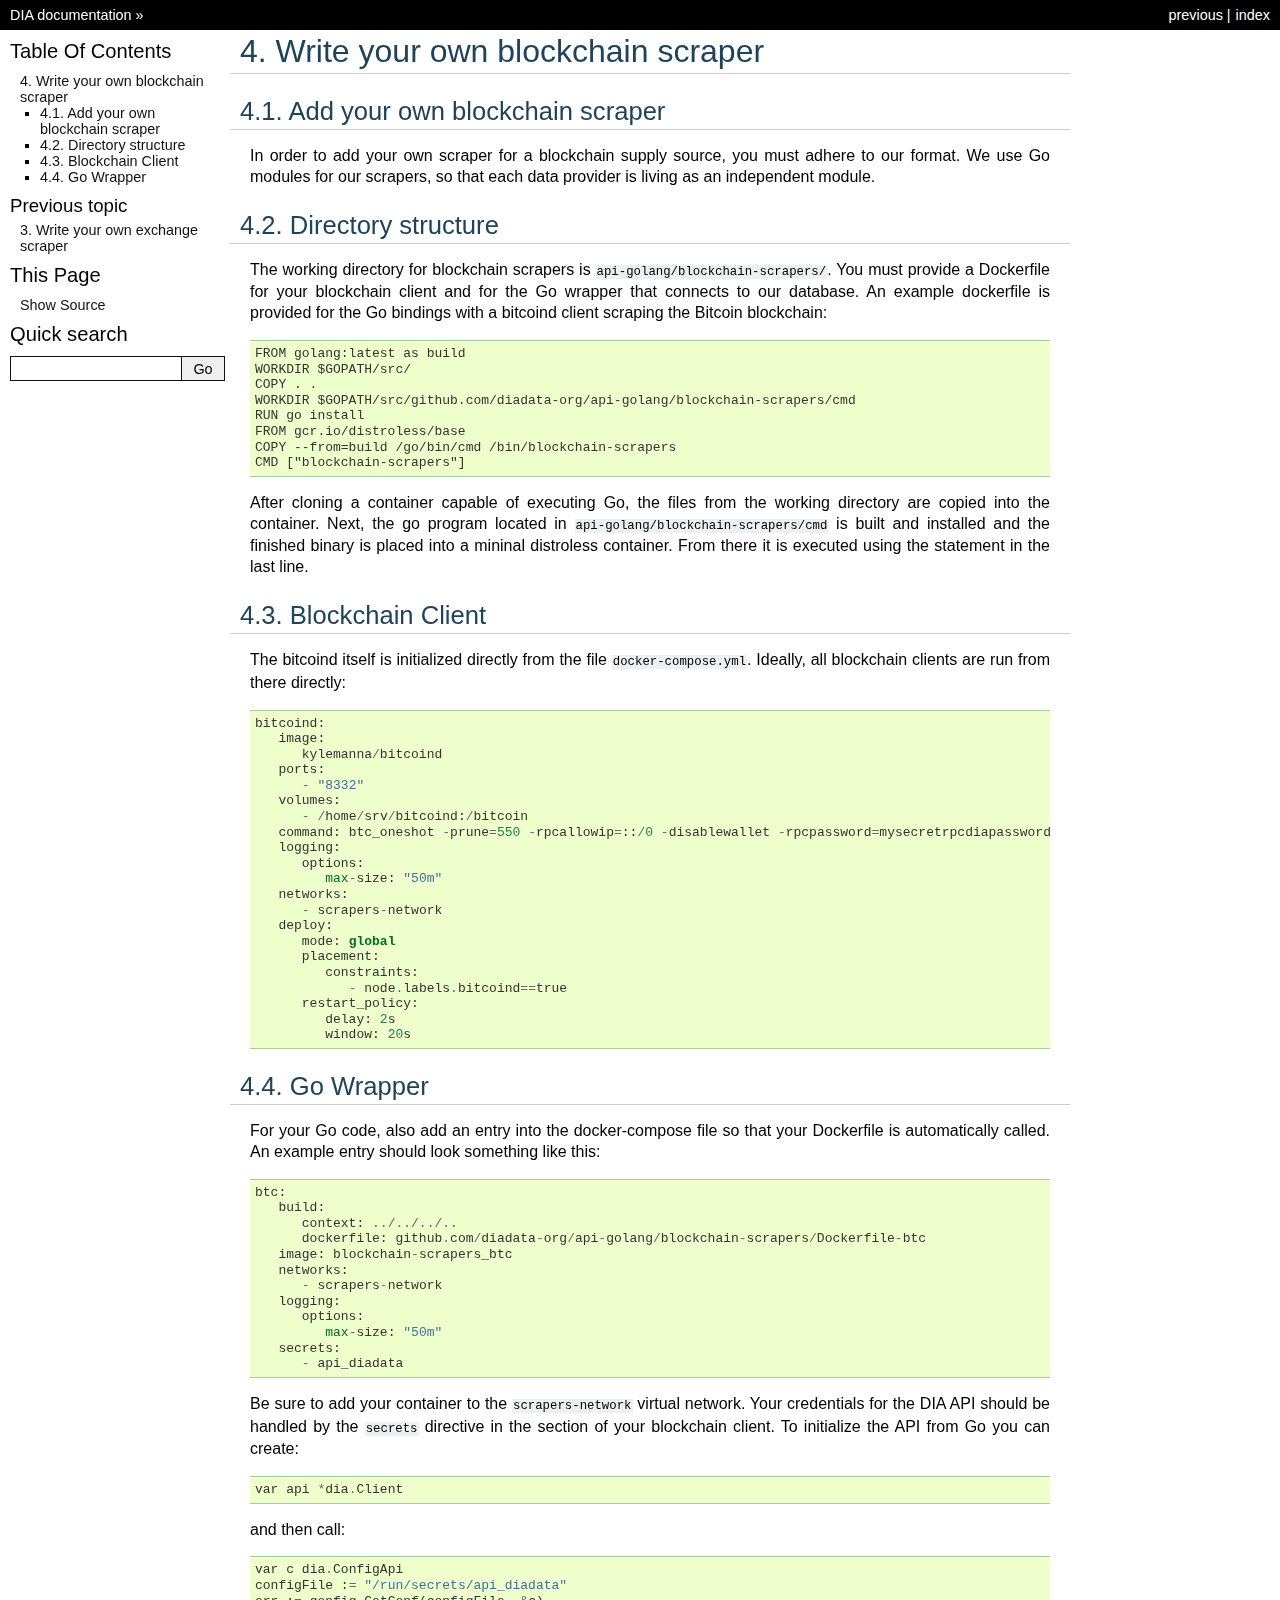
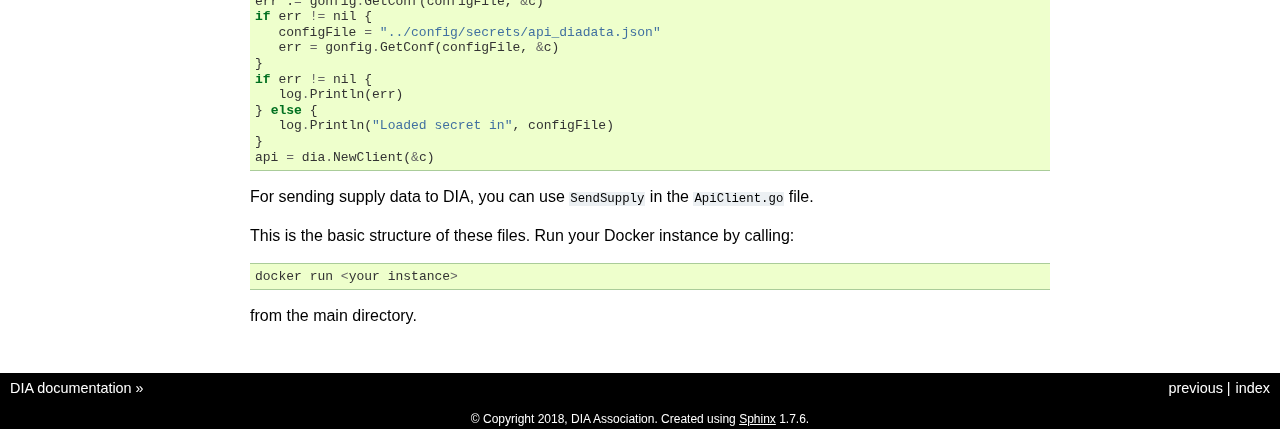
==== _build/html/blockchain-scrapers.html @ 57c472a8 "DIA theme rework, more info on blockchain scrapers" ====
<!DOCTYPE html PUBLIC "-//W3C//DTD XHTML 1.0 Transitional//EN"
  "http://www.w3.org/TR/xhtml1/DTD/xhtml1-transitional.dtd">

<html xmlns="http://www.w3.org/1999/xhtml">
  <head>
    <meta http-equiv="X-UA-Compatible" content="IE=Edge" />
    <meta http-equiv="Content-Type" content="text/html; charset=utf-8" />
    <title>4. Write your own blockchain scraper &#8212; DIA  documentation</title>
    <link rel="stylesheet" href="_static/classic.css" type="text/css" />
    <link rel="stylesheet" href="_static/pygments.css" type="text/css" />
    <script type="text/javascript" id="documentation_options" data-url_root="./" src="_static/documentation_options.js"></script>
    <script type="text/javascript" src="_static/jquery.js"></script>
    <script type="text/javascript" src="_static/underscore.js"></script>
    <script type="text/javascript" src="_static/doctools.js"></script>
    <link rel="index" title="Index" href="genindex.html" />
    <link rel="search" title="Search" href="search.html" />
    <link rel="prev" title="3. Write your own exchange scraper" href="exchange-scrapers.html" /> 
  </head><body>
    <div class="related" role="navigation" aria-label="related navigation">
      <h3>Navigation</h3>
      <ul>
        <li class="right" style="margin-right: 10px">
          <a href="genindex.html" title="General Index"
             accesskey="I">index</a></li>
        <li class="right" >
          <a href="exchange-scrapers.html" title="3. Write your own exchange scraper"
             accesskey="P">previous</a> |</li>
        <li class="nav-item nav-item-0"><a href="index.html">DIA  documentation</a> &#187;</li> 
      </ul>
    </div>  

    <div class="document">
      <div class="documentwrapper">
        <div class="bodywrapper">
          <div class="body" role="main">
            
  <div class="section" id="write-your-own-blockchain-scraper">
<h1>4. Write your own blockchain scraper<a class="headerlink" href="#write-your-own-blockchain-scraper" title="Permalink to this headline">¶</a></h1>
<div class="section" id="add-your-own-blockchain-scraper">
<h2>4.1. Add your own blockchain scraper<a class="headerlink" href="#add-your-own-blockchain-scraper" title="Permalink to this headline">¶</a></h2>
<p>In order to add your own scraper for a blockchain supply source, you must adhere to our format.
We use Go modules for our scrapers, so that each data provider is living as an independent module.</p>
</div>
<div class="section" id="directory-structure">
<h2>4.2. Directory structure<a class="headerlink" href="#directory-structure" title="Permalink to this headline">¶</a></h2>
<p>The working directory for blockchain scrapers is <code class="docutils literal notranslate"><span class="pre">api-golang/blockchain-scrapers/</span></code>.
You must provide a Dockerfile for your blockchain client and for the Go wrapper that connects to our database.
An example dockerfile is provided for the Go bindings with a bitcoind client scraping the Bitcoin blockchain:</p>
<div class="highlight-default notranslate"><div class="highlight"><pre><span></span>FROM golang:latest as build
WORKDIR $GOPATH/src/
COPY . .
WORKDIR $GOPATH/src/github.com/diadata-org/api-golang/blockchain-scrapers/cmd
RUN go install
FROM gcr.io/distroless/base
COPY --from=build /go/bin/cmd /bin/blockchain-scrapers
CMD [&quot;blockchain-scrapers&quot;]
</pre></div>
</div>
<p>After cloning a container capable of executing Go, the files from the working directory are copied into the container.
Next, the go program located in <code class="docutils literal notranslate"><span class="pre">api-golang/blockchain-scrapers/cmd</span></code> is built and installed and the finished binary is placed into a mininal distroless container.
From there it is executed using the statement in the last line.</p>
</div>
<div class="section" id="blockchain-client">
<h2>4.3. Blockchain Client<a class="headerlink" href="#blockchain-client" title="Permalink to this headline">¶</a></h2>
<p>The bitcoind itself is initialized directly from the file <code class="docutils literal notranslate"><span class="pre">docker-compose.yml</span></code>.
Ideally, all blockchain clients are run from there directly:</p>
<div class="highlight-default notranslate"><div class="highlight"><pre><span></span><span class="n">bitcoind</span><span class="p">:</span>
   <span class="n">image</span><span class="p">:</span>
      <span class="n">kylemanna</span><span class="o">/</span><span class="n">bitcoind</span>
   <span class="n">ports</span><span class="p">:</span>
      <span class="o">-</span> <span class="s2">&quot;8332&quot;</span>
   <span class="n">volumes</span><span class="p">:</span>
      <span class="o">-</span> <span class="o">/</span><span class="n">home</span><span class="o">/</span><span class="n">srv</span><span class="o">/</span><span class="n">bitcoind</span><span class="p">:</span><span class="o">/</span><span class="n">bitcoin</span>
   <span class="n">command</span><span class="p">:</span> <span class="n">btc_oneshot</span> <span class="o">-</span><span class="n">prune</span><span class="o">=</span><span class="mi">550</span> <span class="o">-</span><span class="n">rpcallowip</span><span class="o">=</span><span class="p">::</span><span class="o">/</span><span class="mi">0</span> <span class="o">-</span><span class="n">disablewallet</span> <span class="o">-</span><span class="n">rpcpassword</span><span class="o">=</span><span class="n">mysecretrpcdiapassword</span> <span class="o">-</span><span class="n">rpcuser</span><span class="o">=</span><span class="n">mysecretrpcdiauser</span>
   <span class="n">logging</span><span class="p">:</span>
      <span class="n">options</span><span class="p">:</span>
         <span class="nb">max</span><span class="o">-</span><span class="n">size</span><span class="p">:</span> <span class="s2">&quot;50m&quot;</span>
   <span class="n">networks</span><span class="p">:</span>
      <span class="o">-</span> <span class="n">scrapers</span><span class="o">-</span><span class="n">network</span>
   <span class="n">deploy</span><span class="p">:</span>
      <span class="n">mode</span><span class="p">:</span> <span class="k">global</span>
      <span class="n">placement</span><span class="p">:</span>
         <span class="n">constraints</span><span class="p">:</span>
            <span class="o">-</span> <span class="n">node</span><span class="o">.</span><span class="n">labels</span><span class="o">.</span><span class="n">bitcoind</span><span class="o">==</span><span class="n">true</span>
      <span class="n">restart_policy</span><span class="p">:</span>
         <span class="n">delay</span><span class="p">:</span> <span class="mi">2</span><span class="n">s</span>
         <span class="n">window</span><span class="p">:</span> <span class="mi">20</span><span class="n">s</span>
</pre></div>
</div>
</div>
<div class="section" id="go-wrapper">
<h2>4.4. Go Wrapper<a class="headerlink" href="#go-wrapper" title="Permalink to this headline">¶</a></h2>
<p>For your Go code, also add an entry into the docker-compose file so that your Dockerfile is automatically called.
An example entry should look something like this:</p>
<div class="highlight-default notranslate"><div class="highlight"><pre><span></span><span class="n">btc</span><span class="p">:</span>
   <span class="n">build</span><span class="p">:</span>
      <span class="n">context</span><span class="p">:</span> <span class="o">../../../..</span>
      <span class="n">dockerfile</span><span class="p">:</span> <span class="n">github</span><span class="o">.</span><span class="n">com</span><span class="o">/</span><span class="n">diadata</span><span class="o">-</span><span class="n">org</span><span class="o">/</span><span class="n">api</span><span class="o">-</span><span class="n">golang</span><span class="o">/</span><span class="n">blockchain</span><span class="o">-</span><span class="n">scrapers</span><span class="o">/</span><span class="n">Dockerfile</span><span class="o">-</span><span class="n">btc</span>
   <span class="n">image</span><span class="p">:</span> <span class="n">blockchain</span><span class="o">-</span><span class="n">scrapers_btc</span>
   <span class="n">networks</span><span class="p">:</span>
      <span class="o">-</span> <span class="n">scrapers</span><span class="o">-</span><span class="n">network</span>
   <span class="n">logging</span><span class="p">:</span>
      <span class="n">options</span><span class="p">:</span>
         <span class="nb">max</span><span class="o">-</span><span class="n">size</span><span class="p">:</span> <span class="s2">&quot;50m&quot;</span>
   <span class="n">secrets</span><span class="p">:</span>
      <span class="o">-</span> <span class="n">api_diadata</span>
</pre></div>
</div>
<p>Be sure to add your container to the <code class="docutils literal notranslate"><span class="pre">scrapers-network</span></code> virtual network.
Your credentials for the DIA API should be handled by the <code class="docutils literal notranslate"><span class="pre">secrets</span></code> directive in the section of your blockchain client.
To initialize the API from Go you can create:</p>
<div class="highlight-default notranslate"><div class="highlight"><pre><span></span><span class="n">var</span> <span class="n">api</span> <span class="o">*</span><span class="n">dia</span><span class="o">.</span><span class="n">Client</span>
</pre></div>
</div>
<p>and then call:</p>
<div class="highlight-default notranslate"><div class="highlight"><pre><span></span><span class="n">var</span> <span class="n">c</span> <span class="n">dia</span><span class="o">.</span><span class="n">ConfigApi</span>
<span class="n">configFile</span> <span class="p">:</span><span class="o">=</span> <span class="s2">&quot;/run/secrets/api_diadata&quot;</span>
<span class="n">err</span> <span class="p">:</span><span class="o">=</span> <span class="n">gonfig</span><span class="o">.</span><span class="n">GetConf</span><span class="p">(</span><span class="n">configFile</span><span class="p">,</span> <span class="o">&amp;</span><span class="n">c</span><span class="p">)</span>
<span class="k">if</span> <span class="n">err</span> <span class="o">!=</span> <span class="n">nil</span> <span class="p">{</span>
   <span class="n">configFile</span> <span class="o">=</span> <span class="s2">&quot;../config/secrets/api_diadata.json&quot;</span>
   <span class="n">err</span> <span class="o">=</span> <span class="n">gonfig</span><span class="o">.</span><span class="n">GetConf</span><span class="p">(</span><span class="n">configFile</span><span class="p">,</span> <span class="o">&amp;</span><span class="n">c</span><span class="p">)</span>
<span class="p">}</span>
<span class="k">if</span> <span class="n">err</span> <span class="o">!=</span> <span class="n">nil</span> <span class="p">{</span>
   <span class="n">log</span><span class="o">.</span><span class="n">Println</span><span class="p">(</span><span class="n">err</span><span class="p">)</span>
<span class="p">}</span> <span class="k">else</span> <span class="p">{</span>
   <span class="n">log</span><span class="o">.</span><span class="n">Println</span><span class="p">(</span><span class="s2">&quot;Loaded secret in&quot;</span><span class="p">,</span> <span class="n">configFile</span><span class="p">)</span>
<span class="p">}</span>
<span class="n">api</span> <span class="o">=</span> <span class="n">dia</span><span class="o">.</span><span class="n">NewClient</span><span class="p">(</span><span class="o">&amp;</span><span class="n">c</span><span class="p">)</span>
</pre></div>
</div>
<p>For sending supply data to DIA, you can use <code class="docutils literal notranslate"><span class="pre">SendSupply</span></code> in the <code class="docutils literal notranslate"><span class="pre">ApiClient.go</span></code> file.</p>
<p>This is the basic structure of these files.
Run your Docker instance by calling:</p>
<div class="highlight-default notranslate"><div class="highlight"><pre><span></span><span class="n">docker</span> <span class="n">run</span> <span class="o">&lt;</span><span class="n">your</span> <span class="n">instance</span><span class="o">&gt;</span>
</pre></div>
</div>
<p>from the main directory.</p>
</div>
</div>


          </div>
        </div>
      </div>
      <div class="sphinxsidebar" role="navigation" aria-label="main navigation">
        <div class="sphinxsidebarwrapper">
  <h3><a href="index.html">Table Of Contents</a></h3>
  <ul>
<li><a class="reference internal" href="#">4. Write your own blockchain scraper</a><ul>
<li><a class="reference internal" href="#add-your-own-blockchain-scraper">4.1. Add your own blockchain scraper</a></li>
<li><a class="reference internal" href="#directory-structure">4.2. Directory structure</a></li>
<li><a class="reference internal" href="#blockchain-client">4.3. Blockchain Client</a></li>
<li><a class="reference internal" href="#go-wrapper">4.4. Go Wrapper</a></li>
</ul>
</li>
</ul>

  <h4>Previous topic</h4>
  <p class="topless"><a href="exchange-scrapers.html"
                        title="previous chapter">3. Write your own exchange scraper</a></p>
  <div role="note" aria-label="source link">
    <h3>This Page</h3>
    <ul class="this-page-menu">
      <li><a href="_sources/blockchain-scrapers.rst.txt"
            rel="nofollow">Show Source</a></li>
    </ul>
   </div>
<div id="searchbox" style="display: none" role="search">
  <h3>Quick search</h3>
    <div class="searchformwrapper">
    <form class="search" action="search.html" method="get">
      <input type="text" name="q" />
      <input type="submit" value="Go" />
      <input type="hidden" name="check_keywords" value="yes" />
      <input type="hidden" name="area" value="default" />
    </form>
    </div>
</div>
<script type="text/javascript">$('#searchbox').show(0);</script>
        </div>
      </div>
      <div class="clearer"></div>
    </div>
    <div class="related" role="navigation" aria-label="related navigation">
      <h3>Navigation</h3>
      <ul>
        <li class="right" style="margin-right: 10px">
          <a href="genindex.html" title="General Index"
             >index</a></li>
        <li class="right" >
          <a href="exchange-scrapers.html" title="3. Write your own exchange scraper"
             >previous</a> |</li>
        <li class="nav-item nav-item-0"><a href="index.html">DIA  documentation</a> &#187;</li> 
      </ul>
    </div>
    <div class="footer" role="contentinfo">
        &#169; Copyright 2018, DIA Association.
      Created using <a href="http://sphinx-doc.org/">Sphinx</a> 1.7.6.
    </div>
  </body>
</html>
---- _build/html/_static/classic.css ----
/*
 * classic.css_t
 * ~~~~~~~~~~~~~
 *
 * Sphinx stylesheet -- classic theme.
 *
 * :copyright: Copyright 2007-2018 by the Sphinx team, see AUTHORS.
 * :license: BSD, see LICENSE for details.
 *
 */

@import url("basic.css");

/* -- page layout ----------------------------------------------------------- */

body {
    font-family: sans-serif;
    font-size: 100%;
    background-color: #000000;
    color: #000;
    margin: 0;
    padding: 0;
}

div.document {
    background-color: #ffffff;
}

div.documentwrapper {
    float: left;
    width: 100%;
}

div.bodywrapper {
    margin: 0 0 0 230px;
}

div.body {
    background-color: #ffffff;
    color: #000000;
    padding: 0 20px 30px 20px;
}

div.footer {
    color: #ffffff;
    width: 100%;
    padding: 9px 0 9px 0;
    text-align: center;
    font-size: 75%;
}

div.footer a {
    color: #ffffff;
    text-decoration: underline;
}

div.related {
    background-color: #000000;
    line-height: 30px;
    color: #ffffff;
}

div.related a {
    color: #ffffff;
}

div.sphinxsidebar {
}

div.sphinxsidebar h3 {
    font-family: 'Trebuchet MS', sans-serif;
    color: #000000;
    font-size: 1.4em;
    font-weight: normal;
    margin: 0;
    padding: 0;
}

div.sphinxsidebar h3 a {
    color: #000000;
}

div.sphinxsidebar h4 {
    font-family: 'Trebuchet MS', sans-serif;
    color: #000000;
    font-size: 1.3em;
    font-weight: normal;
    margin: 5px 0 0 0;
    padding: 0;
}

div.sphinxsidebar p {
    color: #000000;
}

div.sphinxsidebar p.topless {
    margin: 5px 10px 10px 10px;
}

div.sphinxsidebar ul {
    margin: 10px;
    padding: 0;
    color: #000000;
}

div.sphinxsidebar a {
    color: #111111;
}

div.sphinxsidebar input {
    border: 1px solid #111111;
    font-family: sans-serif;
    font-size: 1em;
}



/* -- hyperlink styles ------------------------------------------------------ */

a {
    color: #355f7c;
    text-decoration: none;
}

a:visited {
    color: #355f7c;
    text-decoration: none;
}

a:hover {
    text-decoration: underline;
}



/* -- body styles ----------------------------------------------------------- */

div.body h1,
div.body h2,
div.body h3,
div.body h4,
div.body h5,
div.body h6 {
    font-family: 'Trebuchet MS', sans-serif;
    background-color: #ffffff;
    font-weight: normal;
    color: #20435c;
    border-bottom: 1px solid #ccc;
    margin: 20px -20px 10px -20px;
    padding: 3px 0 3px 10px;
}

div.body h1 { margin-top: 0; font-size: 200%; }
div.body h2 { font-size: 160%; }
div.body h3 { font-size: 140%; }
div.body h4 { font-size: 120%; }
div.body h5 { font-size: 110%; }
div.body h6 { font-size: 100%; }

a.headerlink {
    color: #c60f0f;
    font-size: 0.8em;
    padding: 0 4px 0 4px;
    text-decoration: none;
}

a.headerlink:hover {
    background-color: #c60f0f;
    color: white;
}

div.body p, div.body dd, div.body li, div.body blockquote {
    text-align: justify;
    line-height: 130%;
}

div.admonition p.admonition-title + p {
    display: inline;
}

div.admonition p {
    margin-bottom: 5px;
}

div.admonition pre {
    margin-bottom: 5px;
}

div.admonition ul, div.admonition ol {
    margin-bottom: 5px;
}

div.note {
    background-color: #eee;
    border: 1px solid #ccc;
}

div.seealso {
    background-color: #ffc;
    border: 1px solid #ff6;
}

div.topic {
    background-color: #eee;
}

div.warning {
    background-color: #ffe4e4;
    border: 1px solid #f66;
}

p.admonition-title {
    display: inline;
}

p.admonition-title:after {
    content: ":";
}

pre {
    padding: 5px;
    background-color: #eeffcc;
    color: #333333;
    line-height: 120%;
    border: 1px solid #ac9;
    border-left: none;
    border-right: none;
}

code {
    background-color: #ecf0f3;
    padding: 0 1px 0 1px;
    font-size: 0.95em;
}

th {
    background-color: #ede;
}

.warning code {
    background: #efc2c2;
}

.note code {
    background: #d6d6d6;
}

.viewcode-back {
    font-family: sans-serif;
}

div.viewcode-block:target {
    background-color: #f4debf;
    border-top: 1px solid #ac9;
    border-bottom: 1px solid #ac9;
}

div.code-block-caption {
    color: #efefef;
    background-color: #1c4e63;
}
---- _build/html/_static/pygments.css ----
.highlight .hll { background-color: #ffffcc }
.highlight  { background: #eeffcc; }
.highlight .c { color: #408090; font-style: italic } /* Comment */
.highlight .err { border: 1px solid #FF0000 } /* Error */
.highlight .k { color: #007020; font-weight: bold } /* Keyword */
.highlight .o { color: #666666 } /* Operator */
.highlight .ch { color: #408090; font-style: italic } /* Comment.Hashbang */
.highlight .cm { color: #408090; font-style: italic } /* Comment.Multiline */
.highlight .cp { color: #007020 } /* Comment.Preproc */
.highlight .cpf { color: #408090; font-style: italic } /* Comment.PreprocFile */
.highlight .c1 { color: #408090; font-style: italic } /* Comment.Single */
.highlight .cs { color: #408090; background-color: #fff0f0 } /* Comment.Special */
.highlight .gd { color: #A00000 } /* Generic.Deleted */
.highlight .ge { font-style: italic } /* Generic.Emph */
.highlight .gr { color: #FF0000 } /* Generic.Error */
.highlight .gh { color: #000080; font-weight: bold } /* Generic.Heading */
.highlight .gi { color: #00A000 } /* Generic.Inserted */
.highlight .go { color: #333333 } /* Generic.Output */
.highlight .gp { color: #c65d09; font-weight: bold } /* Generic.Prompt */
.highlight .gs { font-weight: bold } /* Generic.Strong */
.highlight .gu { color: #800080; font-weight: bold } /* Generic.Subheading */
.highlight .gt { color: #0044DD } /* Generic.Traceback */
.highlight .kc { color: #007020; font-weight: bold } /* Keyword.Constant */
.highlight .kd { color: #007020; font-weight: bold } /* Keyword.Declaration */
.highlight .kn { color: #007020; font-weight: bold } /* Keyword.Namespace */
.highlight .kp { color: #007020 } /* Keyword.Pseudo */
.highlight .kr { color: #007020; font-weight: bold } /* Keyword.Reserved */
.highlight .kt { color: #902000 } /* Keyword.Type */
.highlight .m { color: #208050 } /* Literal.Number */
.highlight .s { color: #4070a0 } /* Literal.String */
.highlight .na { color: #4070a0 } /* Name.Attribute */
.highlight .nb { color: #007020 } /* Name.Builtin */
.highlight .nc { color: #0e84b5; font-weight: bold } /* Name.Class */
.highlight .no { color: #60add5 } /* Name.Constant */
.highlight .nd { color: #555555; font-weight: bold } /* Name.Decorator */
.highlight .ni { color: #d55537; font-weight: bold } /* Name.Entity */
.highlight .ne { color: #007020 } /* Name.Exception */
.highlight .nf { color: #06287e } /* Name.Function */
.highlight .nl { color: #002070; font-weight: bold } /* Name.Label */
.highlight .nn { color: #0e84b5; font-weight: bold } /* Name.Namespace */
.highlight .nt { color: #062873; font-weight: bold } /* Name.Tag */
.highlight .nv { color: #bb60d5 } /* Name.Variable */
.highlight .ow { color: #007020; font-weight: bold } /* Operator.Word */
.highlight .w { color: #bbbbbb } /* Text.Whitespace */
.highlight .mb { color: #208050 } /* Literal.Number.Bin */
.highlight .mf { color: #208050 } /* Literal.Number.Float */
.highlight .mh { color: #208050 } /* Literal.Number.Hex */
.highlight .mi { color: #208050 } /* Literal.Number.Integer */
.highlight .mo { color: #208050 } /* Literal.Number.Oct */
.highlight .sa { color: #4070a0 } /* Literal.String.Affix */
.highlight .sb { color: #4070a0 } /* Literal.String.Backtick */
.highlight .sc { color: #4070a0 } /* Literal.String.Char */
.highlight .dl { color: #4070a0 } /* Literal.String.Delimiter */
.highlight .sd { color: #4070a0; font-style: italic } /* Literal.String.Doc */
.highlight .s2 { color: #4070a0 } /* Literal.String.Double */
.highlight .se { color: #4070a0; font-weight: bold } /* Literal.String.Escape */
.highlight .sh { color: #4070a0 } /* Literal.String.Heredoc */
.highlight .si { color: #70a0d0; font-style: italic } /* Literal.String.Interpol */
.highlight .sx { color: #c65d09 } /* Literal.String.Other */
.highlight .sr { color: #235388 } /* Literal.String.Regex */
.highlight .s1 { color: #4070a0 } /* Literal.String.Single */
.highlight .ss { color: #517918 } /* Literal.String.Symbol */
.highlight .bp { color: #007020 } /* Name.Builtin.Pseudo */
.highlight .fm { color: #06287e } /* Name.Function.Magic */
.highlight .vc { color: #bb60d5 } /* Name.Variable.Class */
.highlight .vg { color: #bb60d5 } /* Name.Variable.Global */
.highlight .vi { color: #bb60d5 } /* Name.Variable.Instance */
.highlight .vm { color: #bb60d5 } /* Name.Variable.Magic */
.highlight .il { color: #208050 } /* Literal.Number.Integer.Long */
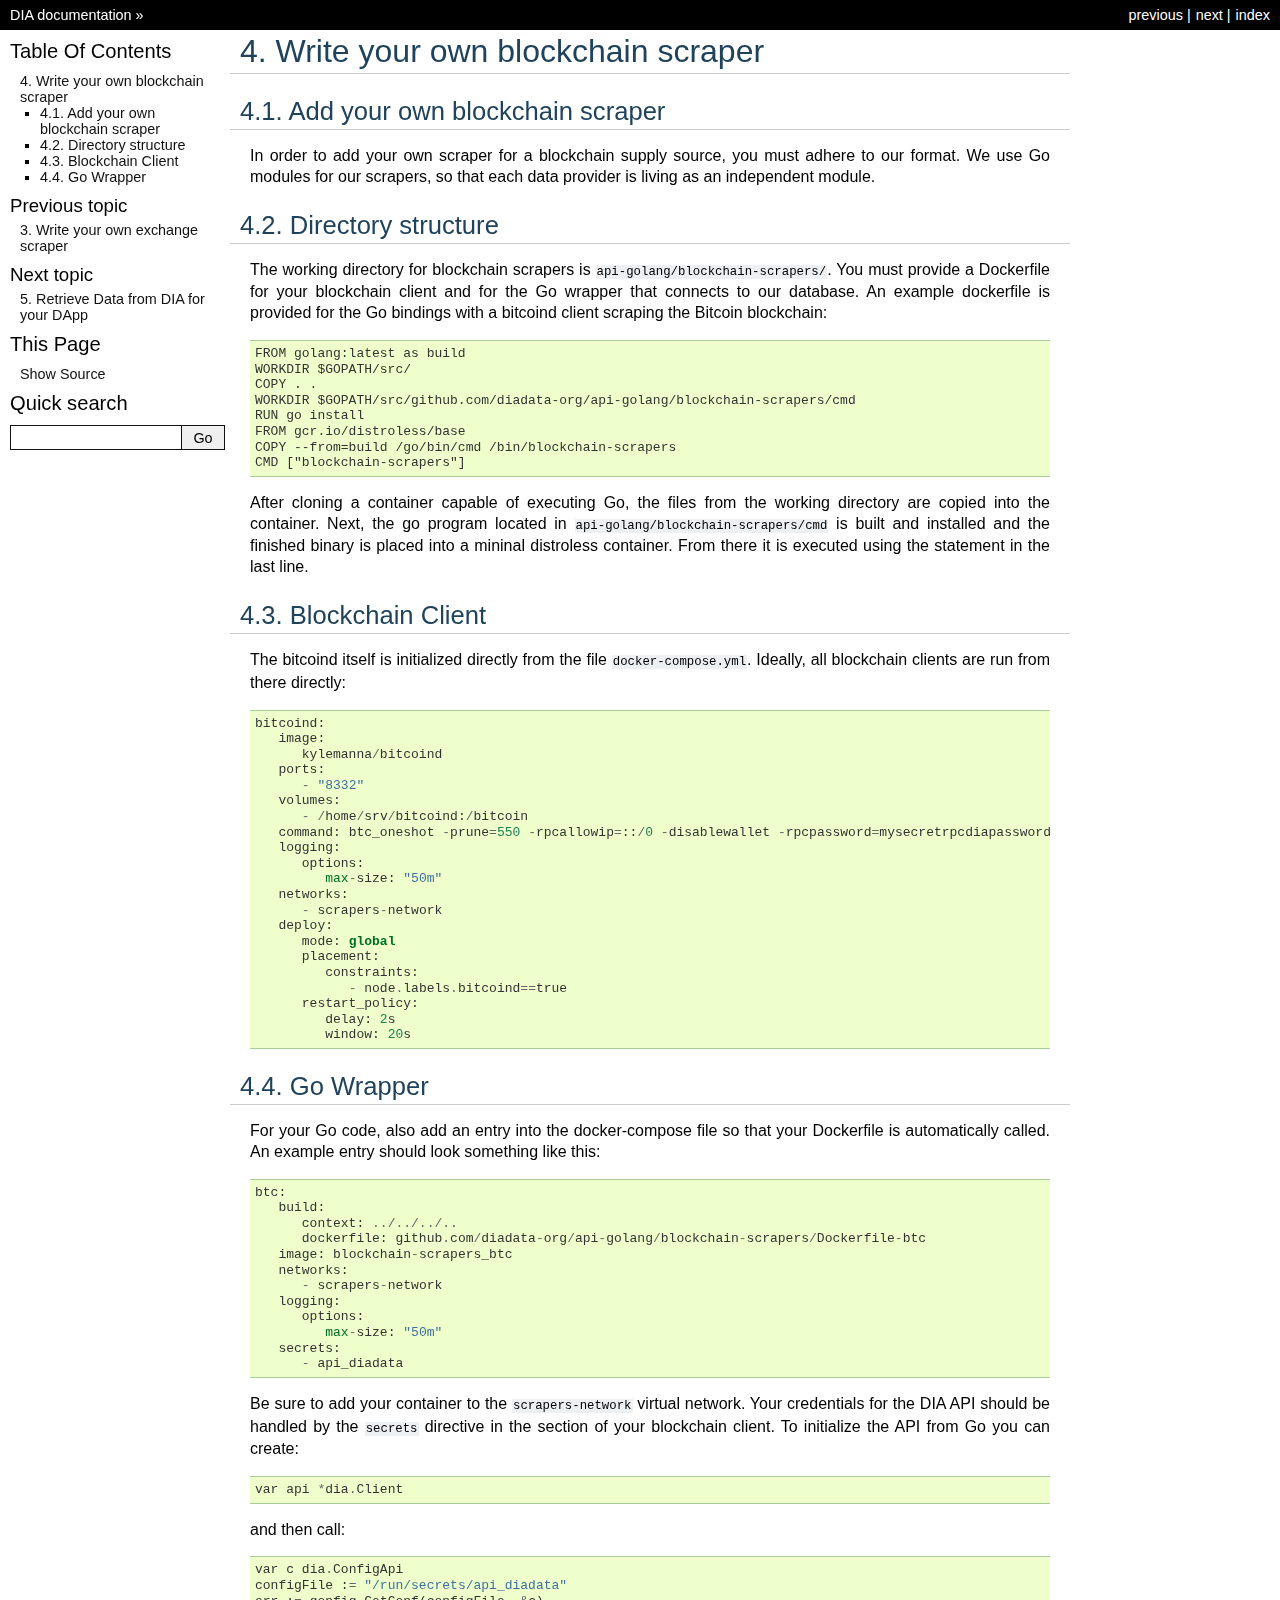
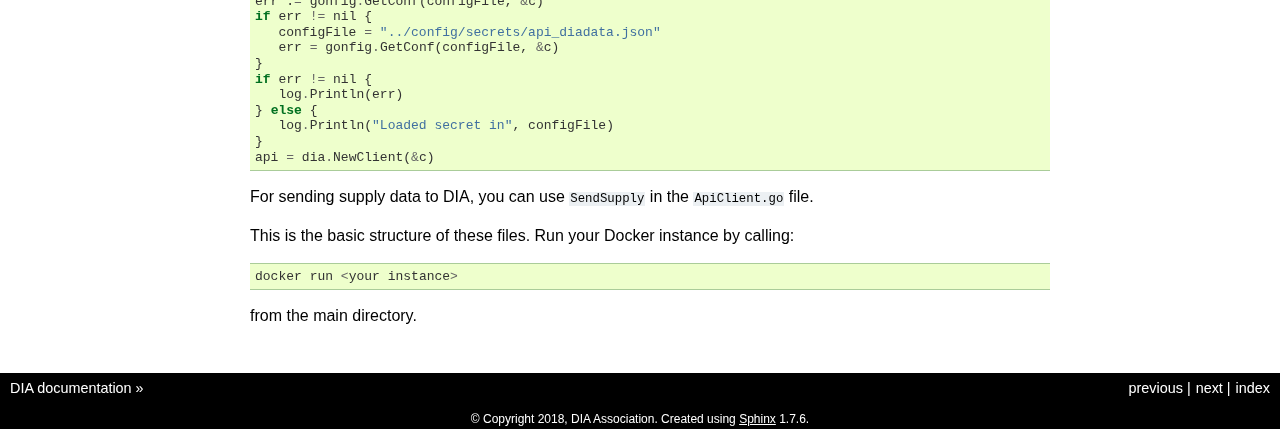
==== commit 2895f07a: "added data retrieval" ====
--- a/_build/html/blockchain-scrapers.html
+++ b/_build/html/blockchain-scrapers.html
@@ -15,6 +15,7 @@
     <script type="text/javascript" src="_static/doctools.js"></script>
     <link rel="index" title="Index" href="genindex.html" />
     <link rel="search" title="Search" href="search.html" />
+    <link rel="next" title="5. Retrieve Data from DIA for your DApp" href="retrieve-data.html" />
     <link rel="prev" title="3. Write your own exchange scraper" href="exchange-scrapers.html" /> 
   </head><body>
     <div class="related" role="navigation" aria-label="related navigation">
@@ -23,6 +24,9 @@
         <li class="right" style="margin-right: 10px">
           <a href="genindex.html" title="General Index"
              accesskey="I">index</a></li>
+        <li class="right" >
+          <a href="retrieve-data.html" title="5. Retrieve Data from DIA for your DApp"
+             accesskey="N">next</a> |</li>
         <li class="right" >
           <a href="exchange-scrapers.html" title="3. Write your own exchange scraper"
              accesskey="P">previous</a> |</li>
@@ -159,6 +163,9 @@
   <h4>Previous topic</h4>
   <p class="topless"><a href="exchange-scrapers.html"
                         title="previous chapter">3. Write your own exchange scraper</a></p>
+  <h4>Next topic</h4>
+  <p class="topless"><a href="retrieve-data.html"
+                        title="next chapter">5. Retrieve Data from DIA for your DApp</a></p>
   <div role="note" aria-label="source link">
     <h3>This Page</h3>
     <ul class="this-page-menu">
@@ -189,6 +196,9 @@
           <a href="genindex.html" title="General Index"
              >index</a></li>
         <li class="right" >
+          <a href="retrieve-data.html" title="5. Retrieve Data from DIA for your DApp"
+             >next</a> |</li>
+        <li class="right" >
           <a href="exchange-scrapers.html" title="3. Write your own exchange scraper"
              >previous</a> |</li>
         <li class="nav-item nav-item-0"><a href="index.html">DIA  documentation</a> &#187;</li> 
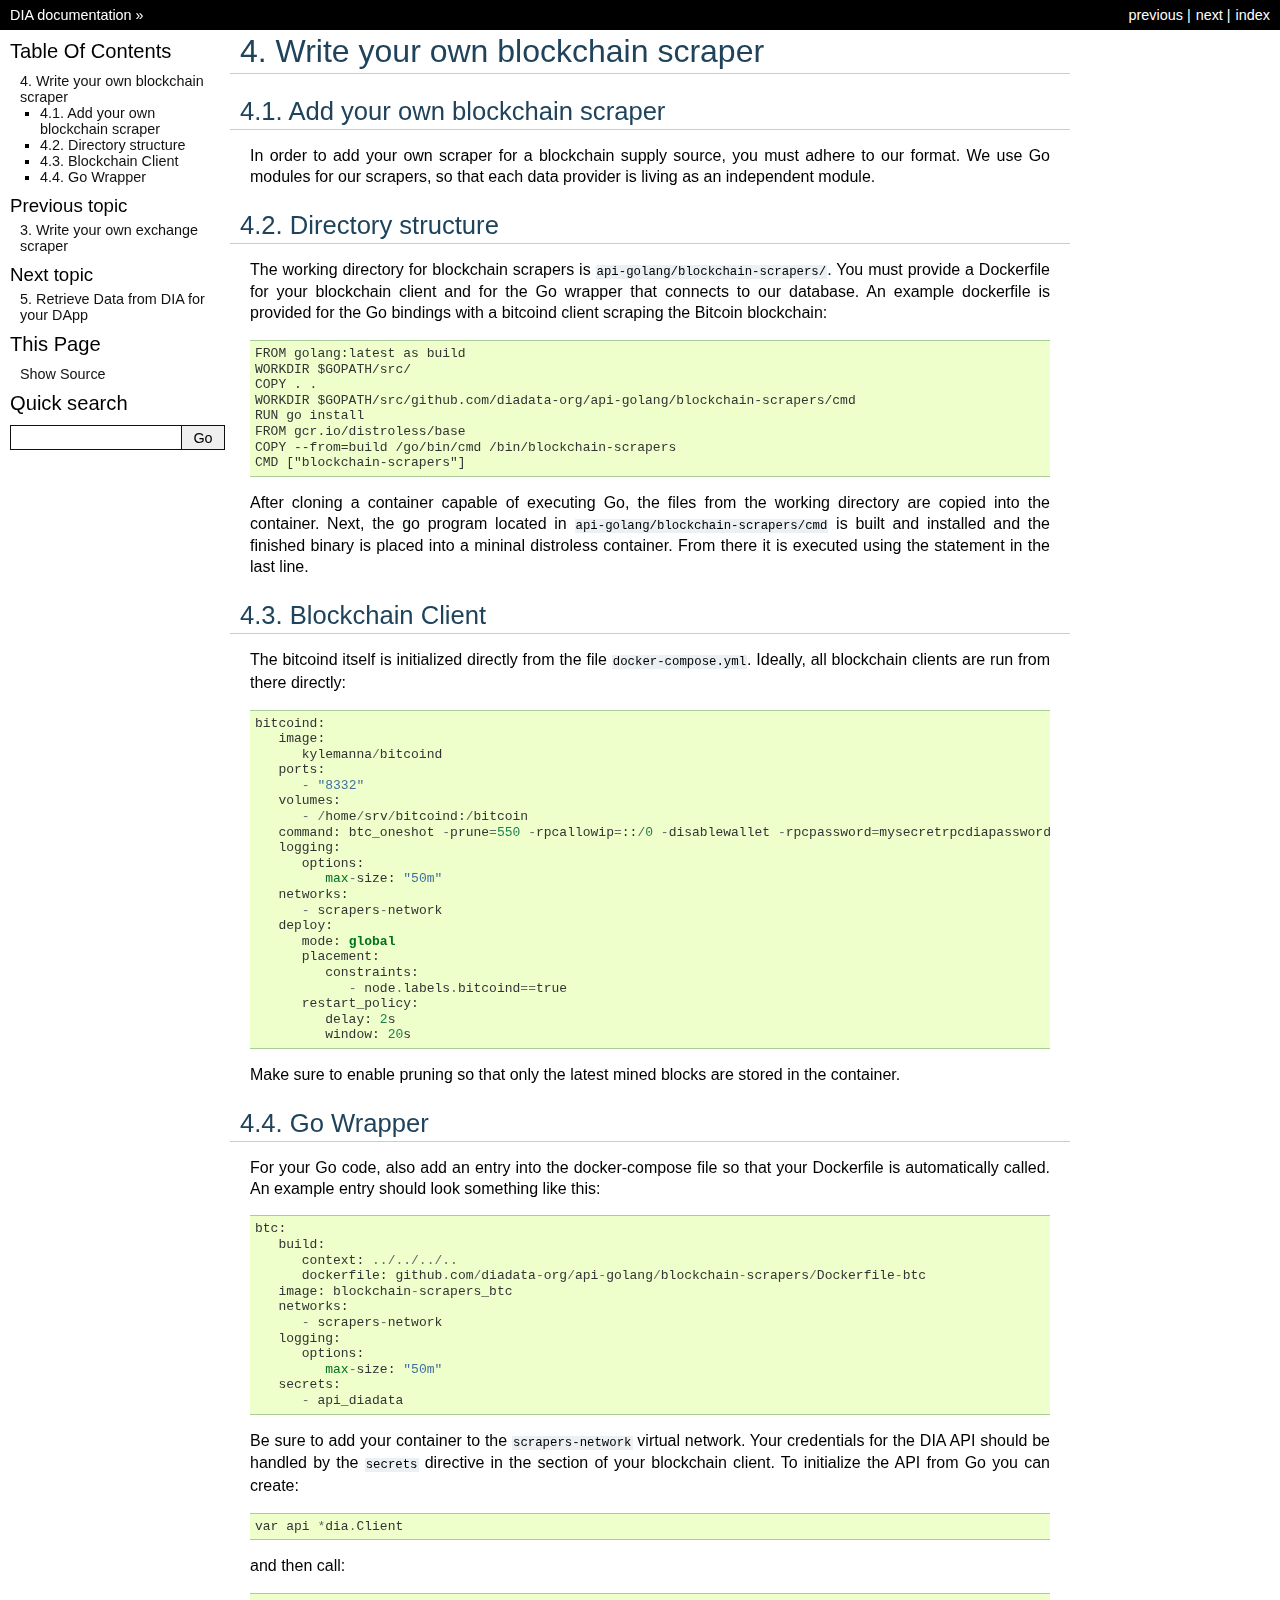
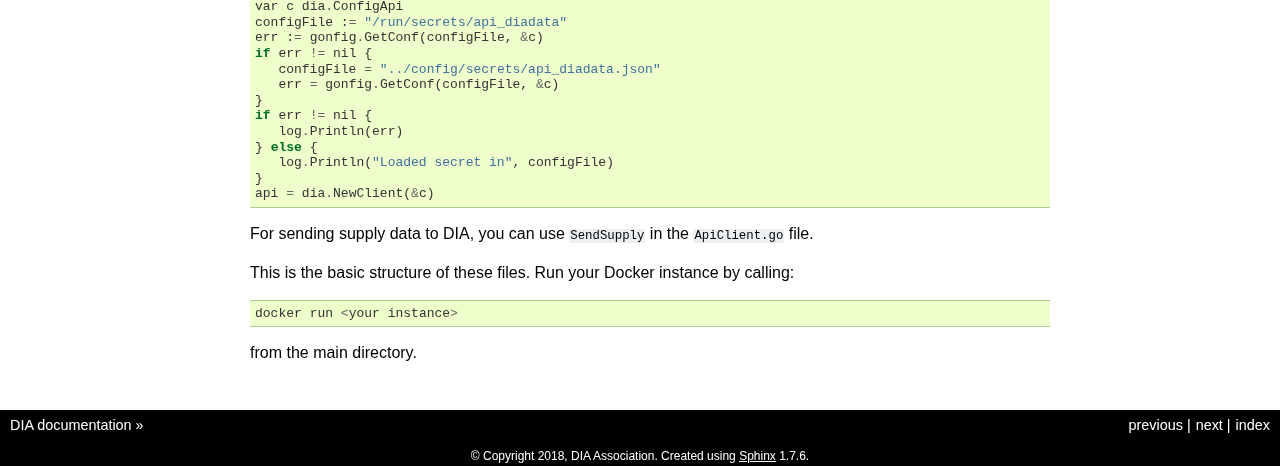
==== commit 36160fe1: "mention pruning for blockchain scrapers" ====
--- a/_build/html/blockchain-scrapers.html
+++ b/_build/html/blockchain-scrapers.html
@@ -92,6 +92,7 @@
          <span class="n">window</span><span class="p">:</span> <span class="mi">20</span><span class="n">s</span>
 </pre></div>
 </div>
+<p>Make sure to enable pruning so that only the latest mined blocks are stored in the container.</p>
 </div>
 <div class="section" id="go-wrapper">
 <h2>4.4. Go Wrapper<a class="headerlink" href="#go-wrapper" title="Permalink to this headline">¶</a></h2>
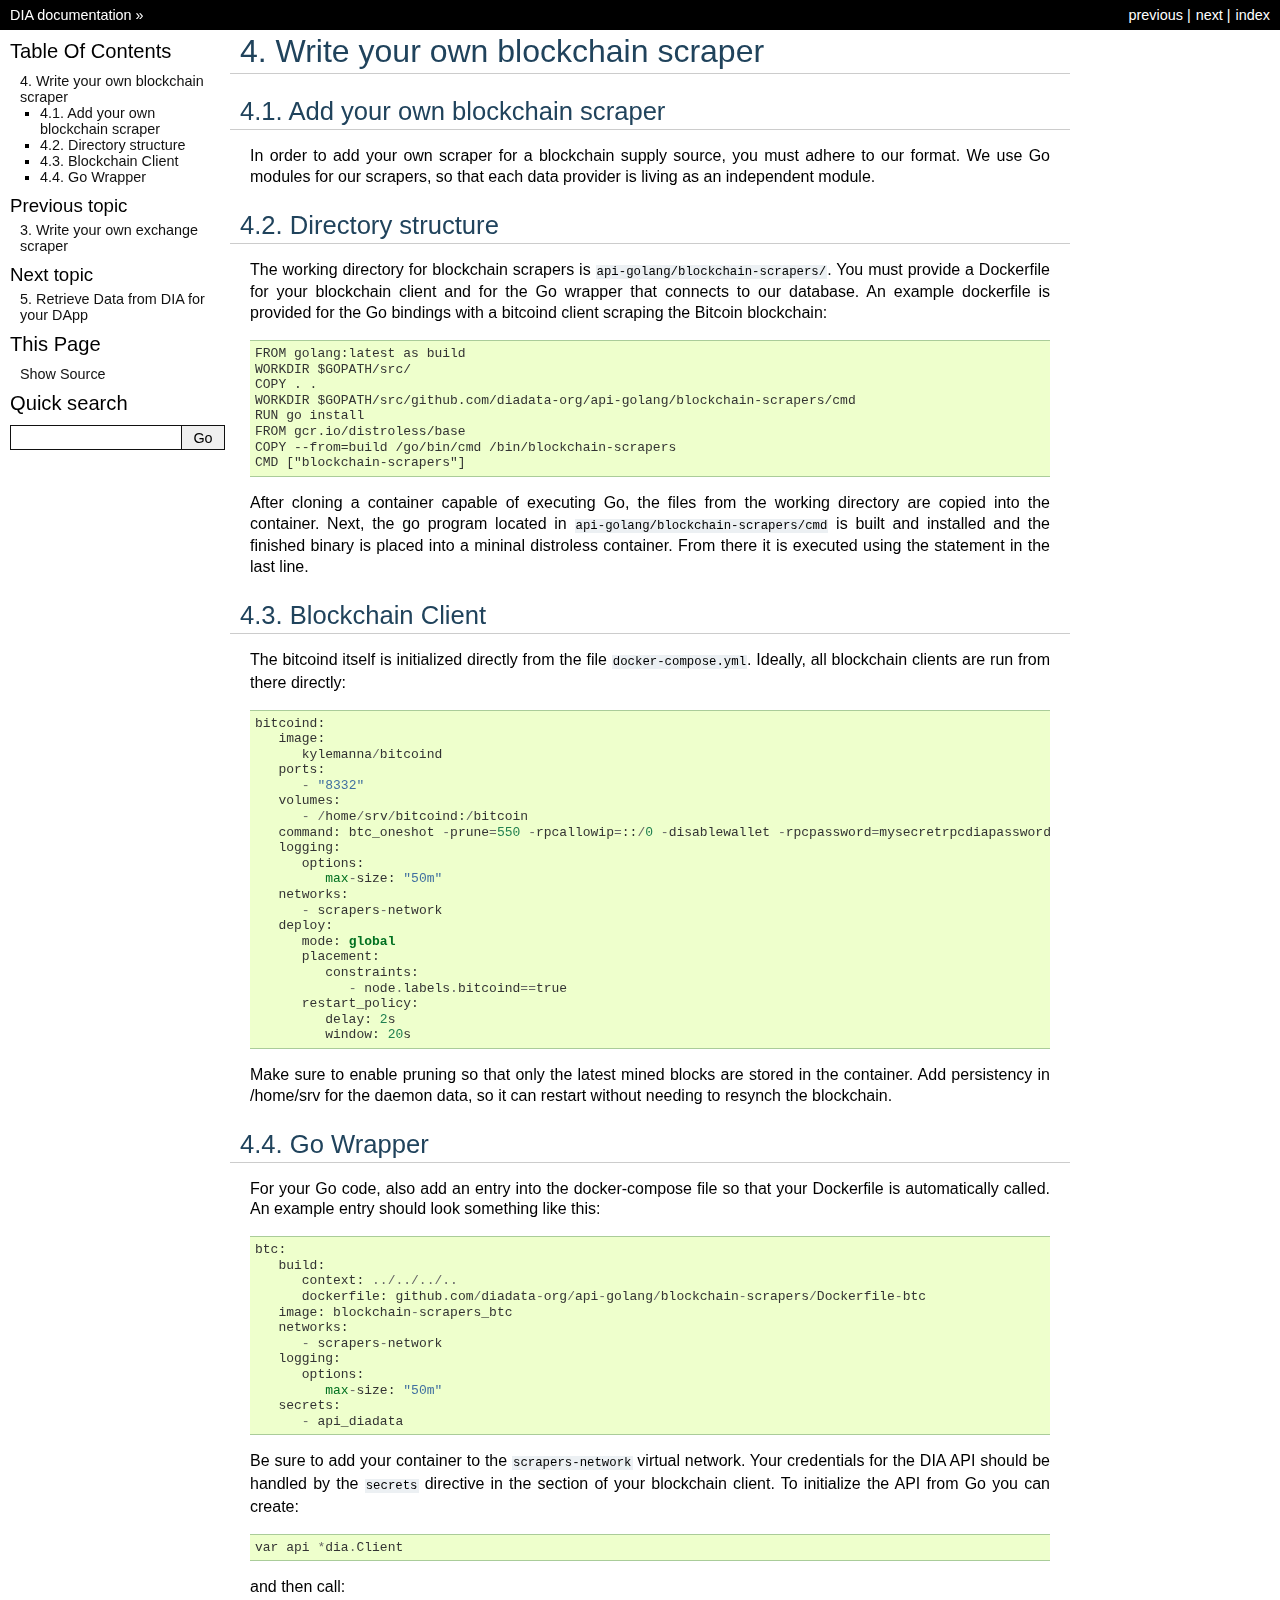
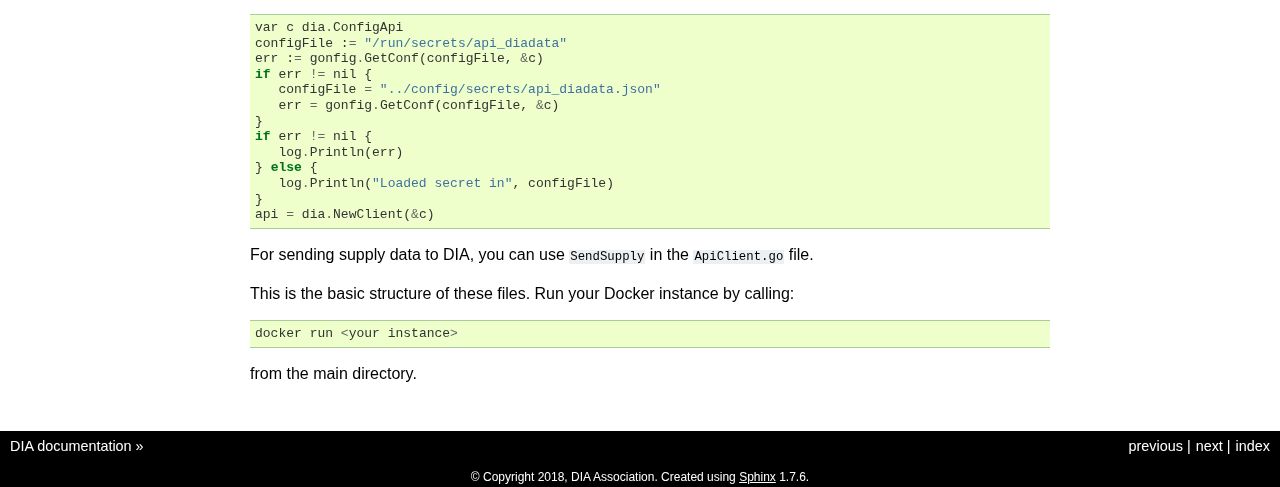
==== commit eab42eee: "rework index page and remove docker commands from there" ====
--- a/_build/html/blockchain-scrapers.html
+++ b/_build/html/blockchain-scrapers.html
@@ -92,7 +92,8 @@
          <span class="n">window</span><span class="p">:</span> <span class="mi">20</span><span class="n">s</span>
 </pre></div>
 </div>
-<p>Make sure to enable pruning so that only the latest mined blocks are stored in the container.</p>
+<p>Make sure to enable pruning so that only the latest mined blocks are stored in the container.
+Add persistency in /home/srv for the daemon data, so it can restart without needing to resynch the blockchain.</p>
 </div>
 <div class="section" id="go-wrapper">
 <h2>4.4. Go Wrapper<a class="headerlink" href="#go-wrapper" title="Permalink to this headline">¶</a></h2>
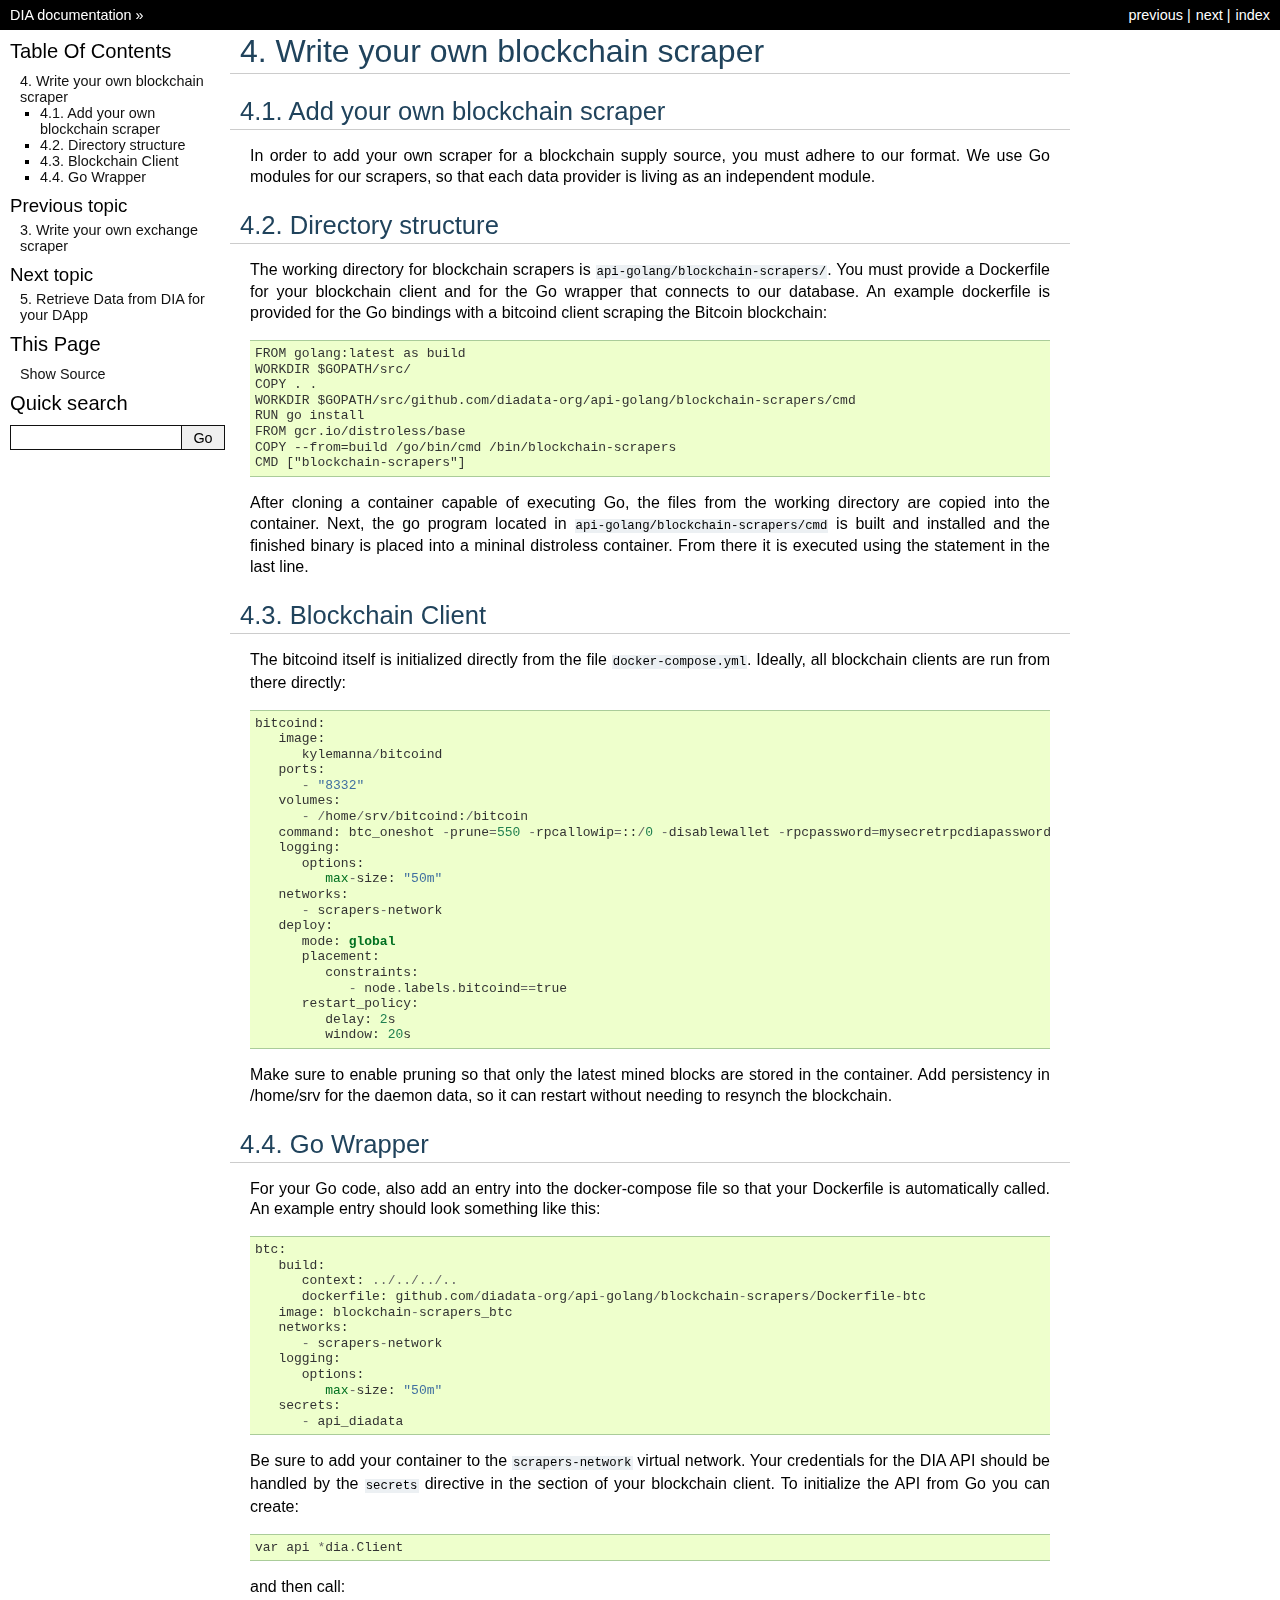
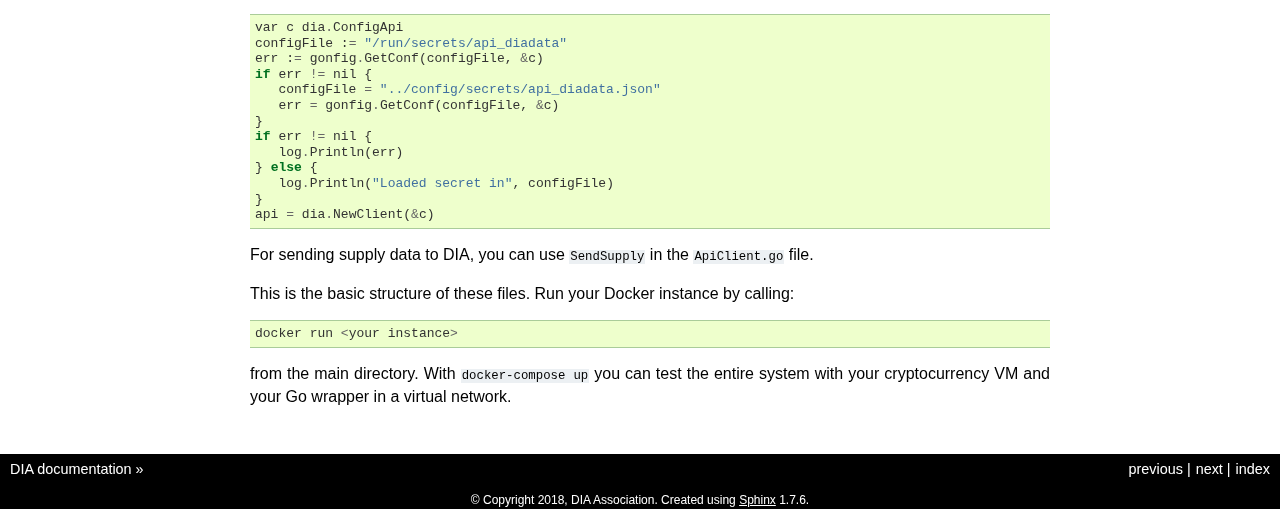
==== commit ba3b2d5e: "blockchain-scraper: Docker instructions" ====
--- a/_build/html/blockchain-scrapers.html
+++ b/_build/html/blockchain-scrapers.html
@@ -141,7 +141,8 @@
 <div class="highlight-default notranslate"><div class="highlight"><pre><span></span><span class="n">docker</span> <span class="n">run</span> <span class="o">&lt;</span><span class="n">your</span> <span class="n">instance</span><span class="o">&gt;</span>
 </pre></div>
 </div>
-<p>from the main directory.</p>
+<p>from the main directory.
+With <code class="docutils literal notranslate"><span class="pre">docker-compose</span> <span class="pre">up</span></code> you can test the entire system with your cryptocurrency VM and your Go wrapper in a virtual network.</p>
 </div>
 </div>
 
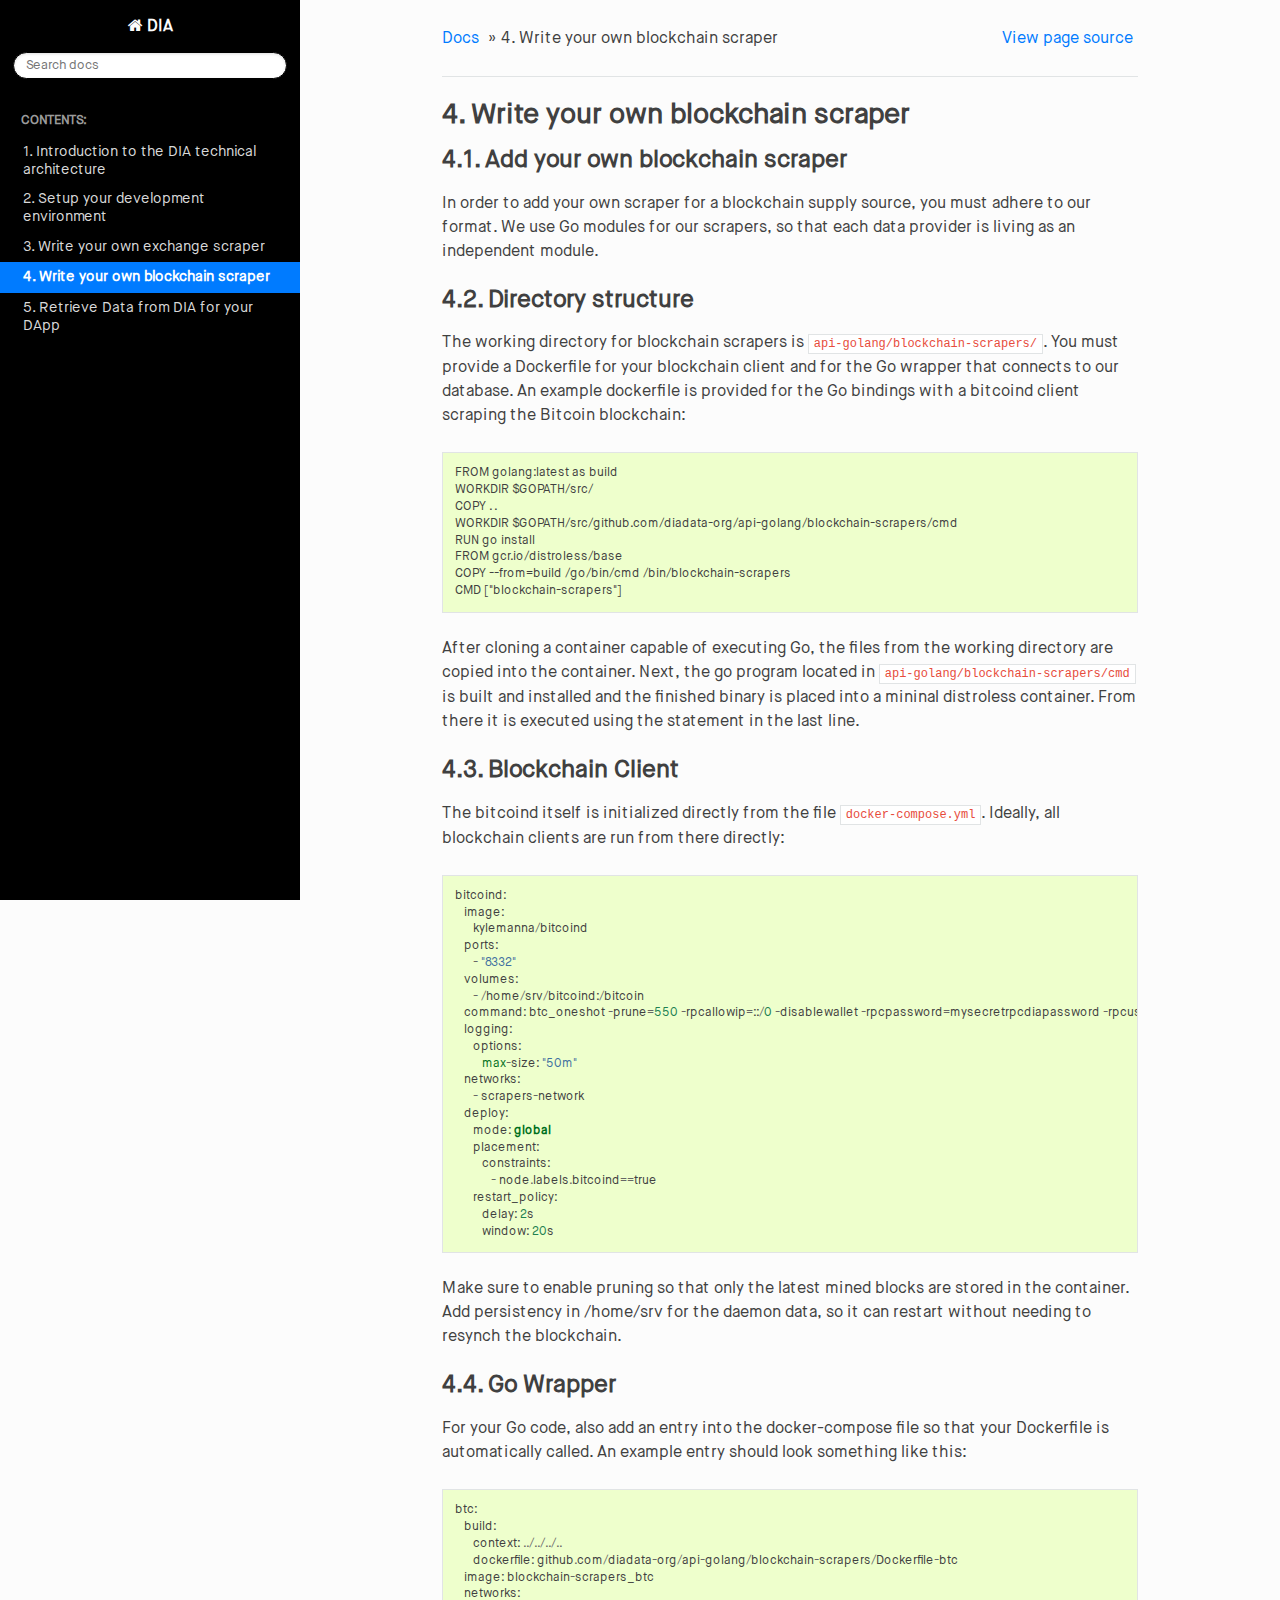
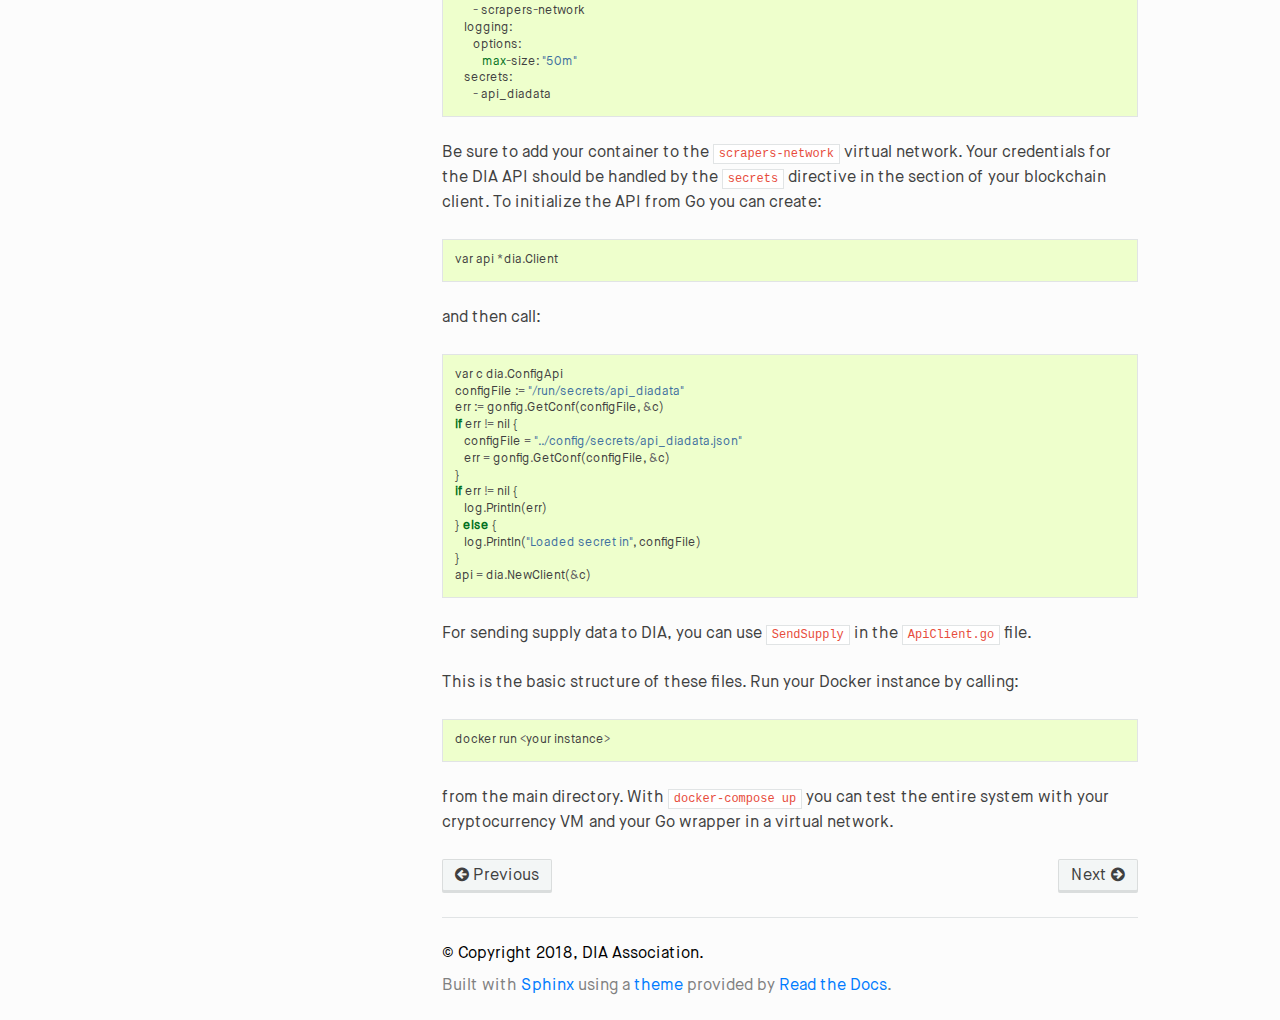
==== commit 97fa0e00: "Changed template of the web page" ====
--- a/_build/html/blockchain-scrapers.html
+++ b/_build/html/blockchain-scrapers.html
@@ -1,57 +1,140 @@
-
-<!DOCTYPE html PUBLIC "-//W3C//DTD XHTML 1.0 Transitional//EN"
-  "http://www.w3.org/TR/xhtml1/DTD/xhtml1-transitional.dtd">
-
-<html xmlns="http://www.w3.org/1999/xhtml">
-  <head>
-    <meta http-equiv="X-UA-Compatible" content="IE=Edge" />
-    <meta http-equiv="Content-Type" content="text/html; charset=utf-8" />
-    <title>4. Write your own blockchain scraper &#8212; DIA  documentation</title>
-    <link rel="stylesheet" href="_static/classic.css" type="text/css" />
-    <link rel="stylesheet" href="_static/pygments.css" type="text/css" />
-    <script type="text/javascript" id="documentation_options" data-url_root="./" src="_static/documentation_options.js"></script>
-    <script type="text/javascript" src="_static/jquery.js"></script>
-    <script type="text/javascript" src="_static/underscore.js"></script>
-    <script type="text/javascript" src="_static/doctools.js"></script>
-    <link rel="index" title="Index" href="genindex.html" />
-    <link rel="search" title="Search" href="search.html" />
-    <link rel="next" title="5. Retrieve Data from DIA for your DApp" href="retrieve-data.html" />
-    <link rel="prev" title="3. Write your own exchange scraper" href="exchange-scrapers.html" /> 
-  </head><body>
-    <div class="related" role="navigation" aria-label="related navigation">
-      <h3>Navigation</h3>
-      <ul>
-        <li class="right" style="margin-right: 10px">
-          <a href="genindex.html" title="General Index"
-             accesskey="I">index</a></li>
-        <li class="right" >
-          <a href="retrieve-data.html" title="5. Retrieve Data from DIA for your DApp"
-             accesskey="N">next</a> |</li>
-        <li class="right" >
-          <a href="exchange-scrapers.html" title="3. Write your own exchange scraper"
-             accesskey="P">previous</a> |</li>
-        <li class="nav-item nav-item-0"><a href="index.html">DIA  documentation</a> &#187;</li> 
-      </ul>
-    </div>  
-
-    <div class="document">
-      <div class="documentwrapper">
-        <div class="bodywrapper">
-          <div class="body" role="main">
-            
-  <div class="section" id="write-your-own-blockchain-scraper">
-<h1>4. Write your own blockchain scraper<a class="headerlink" href="#write-your-own-blockchain-scraper" title="Permalink to this headline">¶</a></h1>
-<div class="section" id="add-your-own-blockchain-scraper">
-<h2>4.1. Add your own blockchain scraper<a class="headerlink" href="#add-your-own-blockchain-scraper" title="Permalink to this headline">¶</a></h2>
-<p>In order to add your own scraper for a blockchain supply source, you must adhere to our format.
-We use Go modules for our scrapers, so that each data provider is living as an independent module.</p>
-</div>
-<div class="section" id="directory-structure">
-<h2>4.2. Directory structure<a class="headerlink" href="#directory-structure" title="Permalink to this headline">¶</a></h2>
-<p>The working directory for blockchain scrapers is <code class="docutils literal notranslate"><span class="pre">api-golang/blockchain-scrapers/</span></code>.
-You must provide a Dockerfile for your blockchain client and for the Go wrapper that connects to our database.
-An example dockerfile is provided for the Go bindings with a bitcoind client scraping the Bitcoin blockchain:</p>
-<div class="highlight-default notranslate"><div class="highlight"><pre><span></span>FROM golang:latest as build
+<!DOCTYPE html>
+<!--[if IE 8]>
+<html class="no-js lt-ie9" lang="en"> <![endif]-->
+<!--[if gt IE 8]><!-->
+<html class="no-js" lang="en"> <!--<![endif]-->
+<head>
+	<meta charset="utf-8">
+
+	<meta name="viewport" content="width=device-width, initial-scale=1.0">
+
+	<title>4. Write your own blockchain scraper &mdash; DIA documentation</title>
+
+
+	<link rel="stylesheet" href="_static/css/theme.css" type="text/css"/>
+	<link rel="stylesheet" href="_static/pygments.css" type="text/css"/>
+	<link rel="stylesheet" href="_static/css/dia.css" type="text/css" />
+	<link rel="index" title="Index" href="genindex.html"/>
+	<link rel="search" title="Search" href="search.html"/>
+	<link rel="next" title="5. Retrieve Data from DIA for your DApp" href="retrieve-data.html"/>
+	<link rel="prev" title="3. Write your own exchange scraper" href="exchange-scrapers.html"/>
+
+
+	<script src="_static/js/modernizr.min.js"></script>
+
+</head>
+
+<body class="wy-body-for-nav">
+
+
+<div class="wy-grid-for-nav">
+
+
+	<nav data-toggle="wy-nav-shift" class="wy-nav-side">
+		<div class="wy-side-scroll">
+			<div class="wy-side-nav-search">
+
+
+				<a href="index.html" class="icon icon-home"> DIA
+
+
+				</a>
+
+
+				<div role="search">
+					<form id="rtd-search-form" class="wy-form" action="search.html" method="get">
+						<input type="text" name="q" placeholder="Search docs"/>
+						<input type="hidden" name="check_keywords" value="yes"/>
+						<input type="hidden" name="area" value="default"/>
+					</form>
+				</div>
+
+
+			</div>
+
+			<div class="wy-menu wy-menu-vertical" data-spy="affix" role="navigation" aria-label="main navigation">
+
+
+				<p class="caption"><span class="caption-text">Contents:</span></p>
+				<ul class="current">
+					<li class="toctree-l1"><a class="reference internal" href="intro.html">1. Introduction to the DIA technical
+						architecture</a></li>
+					<li class="toctree-l1"><a class="reference internal" href="setup.html">2. Setup your development
+						environment</a></li>
+					<li class="toctree-l1"><a class="reference internal" href="exchange-scrapers.html">3. Write your own exchange
+						scraper</a></li>
+					<li class="toctree-l1 current"><a class="current reference internal" href="#">4. Write your own blockchain
+						scraper</a></li>
+					<li class="toctree-l1"><a class="reference internal" href="retrieve-data.html">5. Retrieve Data from DIA for
+						your DApp</a></li>
+				</ul>
+
+
+			</div>
+		</div>
+	</nav>
+
+	<section data-toggle="wy-nav-shift" class="wy-nav-content-wrap">
+
+
+		<nav class="wy-nav-top" aria-label="top navigation">
+
+			<i data-toggle="wy-nav-top" class="fa fa-bars"></i>
+			<a href="index.html">DIA</a>
+
+		</nav>
+
+
+		<div class="wy-nav-content">
+
+			<div class="rst-content">
+
+
+				<div role="navigation" aria-label="breadcrumbs navigation">
+
+					<ul class="wy-breadcrumbs">
+
+						<li><a href="index.html">Docs</a> &raquo;</li>
+
+						<li>4. Write your own blockchain scraper</li>
+
+
+						<li class="wy-breadcrumbs-aside">
+
+
+							<a href="_sources/blockchain-scrapers.rst.txt" rel="nofollow"> View page source</a>
+
+
+						</li>
+
+					</ul>
+
+
+					<hr/>
+				</div>
+				<div role="main" class="document" itemscope="itemscope" itemtype="http://schema.org/Article">
+					<div itemprop="articleBody">
+
+						<div class="section" id="write-your-own-blockchain-scraper">
+							<h1>4. Write your own blockchain scraper<a class="headerlink" href="#write-your-own-blockchain-scraper"
+							                                           title="Permalink to this headline">¶</a></h1>
+							<div class="section" id="add-your-own-blockchain-scraper">
+								<h2>4.1. Add your own blockchain scraper<a class="headerlink" href="#add-your-own-blockchain-scraper"
+								                                           title="Permalink to this headline">¶</a></h2>
+								<p>In order to add your own scraper for a blockchain supply source, you must adhere to our format.
+									We use Go modules for our scrapers, so that each data provider is living as an independent module.</p>
+							</div>
+							<div class="section" id="directory-structure">
+								<h2>4.2. Directory structure<a class="headerlink" href="#directory-structure"
+								                               title="Permalink to this headline">¶</a></h2>
+								<p>The working directory for blockchain scrapers is <code class="docutils literal notranslate"><span
+												class="pre">api-golang/blockchain-scrapers/</span></code>.
+									You must provide a Dockerfile for your blockchain client and for the Go wrapper that connects to our
+									database.
+									An example dockerfile is provided for the Go bindings with a bitcoind client scraping the Bitcoin
+									blockchain:</p>
+								<div class="highlight-default notranslate">
+									<div class="highlight"><pre><span></span>FROM golang:latest as build
 WORKDIR $GOPATH/src/
 COPY . .
 WORKDIR $GOPATH/src/github.com/diadata-org/api-golang/blockchain-scrapers/cmd
@@ -59,157 +142,220 @@
 FROM gcr.io/distroless/base
 COPY --from=build /go/bin/cmd /bin/blockchain-scrapers
 CMD [&quot;blockchain-scrapers&quot;]
-</pre></div>
-</div>
-<p>After cloning a container capable of executing Go, the files from the working directory are copied into the container.
-Next, the go program located in <code class="docutils literal notranslate"><span class="pre">api-golang/blockchain-scrapers/cmd</span></code> is built and installed and the finished binary is placed into a mininal distroless container.
-From there it is executed using the statement in the last line.</p>
-</div>
-<div class="section" id="blockchain-client">
-<h2>4.3. Blockchain Client<a class="headerlink" href="#blockchain-client" title="Permalink to this headline">¶</a></h2>
-<p>The bitcoind itself is initialized directly from the file <code class="docutils literal notranslate"><span class="pre">docker-compose.yml</span></code>.
-Ideally, all blockchain clients are run from there directly:</p>
-<div class="highlight-default notranslate"><div class="highlight"><pre><span></span><span class="n">bitcoind</span><span class="p">:</span>
+</pre>
+									</div>
+								</div>
+								<p>After cloning a container capable of executing Go, the files from the working directory are copied
+									into the container.
+									Next, the go program located in <code class="docutils literal notranslate"><span class="pre">api-golang/blockchain-scrapers/cmd</span></code>
+									is built and installed and the finished binary is placed into a mininal distroless container.
+									From there it is executed using the statement in the last line.</p>
+							</div>
+							<div class="section" id="blockchain-client">
+								<h2>4.3. Blockchain Client<a class="headerlink" href="#blockchain-client"
+								                             title="Permalink to this headline">¶</a></h2>
+								<p>The bitcoind itself is initialized directly from the file <code class="docutils literal notranslate"><span
+												class="pre">docker-compose.yml</span></code>.
+									Ideally, all blockchain clients are run from there directly:</p>
+								<div class="highlight-default notranslate">
+									<div class="highlight"><pre><span></span><span class="n">bitcoind</span><span class="p">:</span>
    <span class="n">image</span><span class="p">:</span>
       <span class="n">kylemanna</span><span class="o">/</span><span class="n">bitcoind</span>
    <span class="n">ports</span><span class="p">:</span>
       <span class="o">-</span> <span class="s2">&quot;8332&quot;</span>
    <span class="n">volumes</span><span class="p">:</span>
-      <span class="o">-</span> <span class="o">/</span><span class="n">home</span><span class="o">/</span><span class="n">srv</span><span class="o">/</span><span class="n">bitcoind</span><span class="p">:</span><span class="o">/</span><span class="n">bitcoin</span>
-   <span class="n">command</span><span class="p">:</span> <span class="n">btc_oneshot</span> <span class="o">-</span><span class="n">prune</span><span class="o">=</span><span class="mi">550</span> <span class="o">-</span><span class="n">rpcallowip</span><span class="o">=</span><span class="p">::</span><span class="o">/</span><span class="mi">0</span> <span class="o">-</span><span class="n">disablewallet</span> <span class="o">-</span><span class="n">rpcpassword</span><span class="o">=</span><span class="n">mysecretrpcdiapassword</span> <span class="o">-</span><span class="n">rpcuser</span><span class="o">=</span><span class="n">mysecretrpcdiauser</span>
+      <span class="o">-</span> <span class="o">/</span><span class="n">home</span><span class="o">/</span><span
+														class="n">srv</span><span class="o">/</span><span class="n">bitcoind</span><span
+														class="p">:</span><span class="o">/</span><span class="n">bitcoin</span>
+   <span class="n">command</span><span class="p">:</span> <span class="n">btc_oneshot</span> <span
+														class="o">-</span><span class="n">prune</span><span class="o">=</span><span
+														class="mi">550</span> <span class="o">-</span><span class="n">rpcallowip</span><span
+														class="o">=</span><span class="p">::</span><span class="o">/</span><span class="mi">0</span> <span
+														class="o">-</span><span class="n">disablewallet</span> <span class="o">-</span><span
+														class="n">rpcpassword</span><span class="o">=</span><span
+														class="n">mysecretrpcdiapassword</span> <span class="o">-</span><span
+														class="n">rpcuser</span><span class="o">=</span><span class="n">mysecretrpcdiauser</span>
    <span class="n">logging</span><span class="p">:</span>
       <span class="n">options</span><span class="p">:</span>
-         <span class="nb">max</span><span class="o">-</span><span class="n">size</span><span class="p">:</span> <span class="s2">&quot;50m&quot;</span>
+         <span class="nb">max</span><span class="o">-</span><span class="n">size</span><span class="p">:</span> <span
+														class="s2">&quot;50m&quot;</span>
    <span class="n">networks</span><span class="p">:</span>
       <span class="o">-</span> <span class="n">scrapers</span><span class="o">-</span><span class="n">network</span>
    <span class="n">deploy</span><span class="p">:</span>
       <span class="n">mode</span><span class="p">:</span> <span class="k">global</span>
       <span class="n">placement</span><span class="p">:</span>
          <span class="n">constraints</span><span class="p">:</span>
-            <span class="o">-</span> <span class="n">node</span><span class="o">.</span><span class="n">labels</span><span class="o">.</span><span class="n">bitcoind</span><span class="o">==</span><span class="n">true</span>
+            <span class="o">-</span> <span class="n">node</span><span class="o">.</span><span
+														class="n">labels</span><span class="o">.</span><span class="n">bitcoind</span><span
+														class="o">==</span><span class="n">true</span>
       <span class="n">restart_policy</span><span class="p">:</span>
          <span class="n">delay</span><span class="p">:</span> <span class="mi">2</span><span class="n">s</span>
          <span class="n">window</span><span class="p">:</span> <span class="mi">20</span><span class="n">s</span>
-</pre></div>
-</div>
-<p>Make sure to enable pruning so that only the latest mined blocks are stored in the container.
-Add persistency in /home/srv for the daemon data, so it can restart without needing to resynch the blockchain.</p>
-</div>
-<div class="section" id="go-wrapper">
-<h2>4.4. Go Wrapper<a class="headerlink" href="#go-wrapper" title="Permalink to this headline">¶</a></h2>
-<p>For your Go code, also add an entry into the docker-compose file so that your Dockerfile is automatically called.
-An example entry should look something like this:</p>
-<div class="highlight-default notranslate"><div class="highlight"><pre><span></span><span class="n">btc</span><span class="p">:</span>
+</pre>
+									</div>
+								</div>
+								<p>Make sure to enable pruning so that only the latest mined blocks are stored in the container.
+									Add persistency in /home/srv for the daemon data, so it can restart without needing to resynch the
+									blockchain.</p>
+							</div>
+							<div class="section" id="go-wrapper">
+								<h2>4.4. Go Wrapper<a class="headerlink" href="#go-wrapper" title="Permalink to this headline">¶</a>
+								</h2>
+								<p>For your Go code, also add an entry into the docker-compose file so that your Dockerfile is
+									automatically called.
+									An example entry should look something like this:</p>
+								<div class="highlight-default notranslate">
+									<div class="highlight"><pre><span></span><span class="n">btc</span><span class="p">:</span>
    <span class="n">build</span><span class="p">:</span>
       <span class="n">context</span><span class="p">:</span> <span class="o">../../../..</span>
-      <span class="n">dockerfile</span><span class="p">:</span> <span class="n">github</span><span class="o">.</span><span class="n">com</span><span class="o">/</span><span class="n">diadata</span><span class="o">-</span><span class="n">org</span><span class="o">/</span><span class="n">api</span><span class="o">-</span><span class="n">golang</span><span class="o">/</span><span class="n">blockchain</span><span class="o">-</span><span class="n">scrapers</span><span class="o">/</span><span class="n">Dockerfile</span><span class="o">-</span><span class="n">btc</span>
-   <span class="n">image</span><span class="p">:</span> <span class="n">blockchain</span><span class="o">-</span><span class="n">scrapers_btc</span>
+      <span class="n">dockerfile</span><span class="p">:</span> <span class="n">github</span><span
+														class="o">.</span><span class="n">com</span><span class="o">/</span><span
+														class="n">diadata</span><span class="o">-</span><span class="n">org</span><span
+														class="o">/</span><span class="n">api</span><span class="o">-</span><span
+														class="n">golang</span><span class="o">/</span><span class="n">blockchain</span><span
+														class="o">-</span><span class="n">scrapers</span><span class="o">/</span><span class="n">Dockerfile</span><span
+														class="o">-</span><span class="n">btc</span>
+   <span class="n">image</span><span class="p">:</span> <span class="n">blockchain</span><span class="o">-</span><span
+														class="n">scrapers_btc</span>
    <span class="n">networks</span><span class="p">:</span>
       <span class="o">-</span> <span class="n">scrapers</span><span class="o">-</span><span class="n">network</span>
    <span class="n">logging</span><span class="p">:</span>
       <span class="n">options</span><span class="p">:</span>
-         <span class="nb">max</span><span class="o">-</span><span class="n">size</span><span class="p">:</span> <span class="s2">&quot;50m&quot;</span>
+         <span class="nb">max</span><span class="o">-</span><span class="n">size</span><span class="p">:</span> <span
+														class="s2">&quot;50m&quot;</span>
    <span class="n">secrets</span><span class="p">:</span>
       <span class="o">-</span> <span class="n">api_diadata</span>
-</pre></div>
+</pre>
+									</div>
+								</div>
+								<p>Be sure to add your container to the <code class="docutils literal notranslate"><span class="pre">scrapers-network</span></code>
+									virtual network.
+									Your credentials for the DIA API should be handled by the <code
+													class="docutils literal notranslate"><span class="pre">secrets</span></code> directive in the
+									section of your blockchain client.
+									To initialize the API from Go you can create:</p>
+								<div class="highlight-default notranslate">
+									<div class="highlight"><pre><span></span><span class="n">var</span> <span class="n">api</span> <span
+													class="o">*</span><span class="n">dia</span><span class="o">.</span><span
+													class="n">Client</span>
+</pre>
+									</div>
+								</div>
+								<p>and then call:</p>
+								<div class="highlight-default notranslate">
+									<div class="highlight"><pre><span></span><span class="n">var</span> <span class="n">c</span> <span
+													class="n">dia</span><span class="o">.</span><span class="n">ConfigApi</span>
+<span class="n">configFile</span> <span class="p">:</span><span class="o">=</span> <span class="s2">&quot;/run/secrets/api_diadata&quot;</span>
+<span class="n">err</span> <span class="p">:</span><span class="o">=</span> <span class="n">gonfig</span><span
+														class="o">.</span><span class="n">GetConf</span><span class="p">(</span><span class="n">configFile</span><span
+														class="p">,</span> <span class="o">&amp;</span><span class="n">c</span><span
+														class="p">)</span>
+<span class="k">if</span> <span class="n">err</span> <span class="o">!=</span> <span class="n">nil</span> <span
+														class="p">{</span>
+   <span class="n">configFile</span> <span class="o">=</span> <span class="s2">&quot;../config/secrets/api_diadata.json&quot;</span>
+   <span class="n">err</span> <span class="o">=</span> <span class="n">gonfig</span><span class="o">.</span><span
+														class="n">GetConf</span><span class="p">(</span><span class="n">configFile</span><span
+														class="p">,</span> <span class="o">&amp;</span><span class="n">c</span><span
+														class="p">)</span>
+<span class="p">}</span>
+<span class="k">if</span> <span class="n">err</span> <span class="o">!=</span> <span class="n">nil</span> <span
+														class="p">{</span>
+   <span class="n">log</span><span class="o">.</span><span class="n">Println</span><span class="p">(</span><span
+														class="n">err</span><span class="p">)</span>
+<span class="p">}</span> <span class="k">else</span> <span class="p">{</span>
+   <span class="n">log</span><span class="o">.</span><span class="n">Println</span><span class="p">(</span><span
+														class="s2">&quot;Loaded secret in&quot;</span><span class="p">,</span> <span class="n">configFile</span><span
+														class="p">)</span>
+<span class="p">}</span>
+<span class="n">api</span> <span class="o">=</span> <span class="n">dia</span><span class="o">.</span><span class="n">NewClient</span><span
+														class="p">(</span><span class="o">&amp;</span><span class="n">c</span><span
+														class="p">)</span>
+</pre>
+									</div>
+								</div>
+								<p>For sending supply data to DIA, you can use <code class="docutils literal notranslate"><span
+												class="pre">SendSupply</span></code> in the <code class="docutils literal notranslate"><span
+												class="pre">ApiClient.go</span></code> file.</p>
+								<p>This is the basic structure of these files.
+									Run your Docker instance by calling:</p>
+								<div class="highlight-default notranslate">
+									<div class="highlight"><pre><span></span><span class="n">docker</span> <span
+													class="n">run</span> <span class="o">&lt;</span><span class="n">your</span> <span class="n">instance</span><span
+													class="o">&gt;</span>
+</pre>
+									</div>
+								</div>
+								<p>from the main directory.
+									With <code class="docutils literal notranslate"><span class="pre">docker-compose</span> <span
+													class="pre">up</span></code> you can test the entire system with your cryptocurrency VM and
+									your Go wrapper in a virtual network.</p>
+							</div>
+						</div>
+
+
+					</div>
+
+				</div>
+				<footer>
+
+					<div class="rst-footer-buttons" role="navigation" aria-label="footer navigation">
+
+						<a href="retrieve-data.html" class="btn btn-neutral float-right"
+						   title="5. Retrieve Data from DIA for your DApp" accesskey="n" rel="next">Next <span
+										class="fa fa-arrow-circle-right"></span></a>
+
+
+						<a href="exchange-scrapers.html" class="btn btn-neutral" title="3. Write your own exchange scraper"
+						   accesskey="p" rel="prev"><span class="fa fa-arrow-circle-left"></span> Previous</a>
+
+					</div>
+
+
+					<hr/>
+
+					<div role="contentinfo">
+						<p>
+							&copy; Copyright 2018, DIA Association.
+
+						</p>
+					</div>
+					Built with <a href="http://sphinx-doc.org/">Sphinx</a> using a <a
+								href="https://github.com/rtfd/sphinx_rtd_theme">theme</a> provided by <a href="https://readthedocs.org">Read
+					the Docs</a>.
+
+				</footer>
+
+			</div>
+		</div>
+
+	</section>
+
 </div>
-<p>Be sure to add your container to the <code class="docutils literal notranslate"><span class="pre">scrapers-network</span></code> virtual network.
-Your credentials for the DIA API should be handled by the <code class="docutils literal notranslate"><span class="pre">secrets</span></code> directive in the section of your blockchain client.
-To initialize the API from Go you can create:</p>
-<div class="highlight-default notranslate"><div class="highlight"><pre><span></span><span class="n">var</span> <span class="n">api</span> <span class="o">*</span><span class="n">dia</span><span class="o">.</span><span class="n">Client</span>
-</pre></div>
-</div>
-<p>and then call:</p>
-<div class="highlight-default notranslate"><div class="highlight"><pre><span></span><span class="n">var</span> <span class="n">c</span> <span class="n">dia</span><span class="o">.</span><span class="n">ConfigApi</span>
-<span class="n">configFile</span> <span class="p">:</span><span class="o">=</span> <span class="s2">&quot;/run/secrets/api_diadata&quot;</span>
-<span class="n">err</span> <span class="p">:</span><span class="o">=</span> <span class="n">gonfig</span><span class="o">.</span><span class="n">GetConf</span><span class="p">(</span><span class="n">configFile</span><span class="p">,</span> <span class="o">&amp;</span><span class="n">c</span><span class="p">)</span>
-<span class="k">if</span> <span class="n">err</span> <span class="o">!=</span> <span class="n">nil</span> <span class="p">{</span>
-   <span class="n">configFile</span> <span class="o">=</span> <span class="s2">&quot;../config/secrets/api_diadata.json&quot;</span>
-   <span class="n">err</span> <span class="o">=</span> <span class="n">gonfig</span><span class="o">.</span><span class="n">GetConf</span><span class="p">(</span><span class="n">configFile</span><span class="p">,</span> <span class="o">&amp;</span><span class="n">c</span><span class="p">)</span>
-<span class="p">}</span>
-<span class="k">if</span> <span class="n">err</span> <span class="o">!=</span> <span class="n">nil</span> <span class="p">{</span>
-   <span class="n">log</span><span class="o">.</span><span class="n">Println</span><span class="p">(</span><span class="n">err</span><span class="p">)</span>
-<span class="p">}</span> <span class="k">else</span> <span class="p">{</span>
-   <span class="n">log</span><span class="o">.</span><span class="n">Println</span><span class="p">(</span><span class="s2">&quot;Loaded secret in&quot;</span><span class="p">,</span> <span class="n">configFile</span><span class="p">)</span>
-<span class="p">}</span>
-<span class="n">api</span> <span class="o">=</span> <span class="n">dia</span><span class="o">.</span><span class="n">NewClient</span><span class="p">(</span><span class="o">&amp;</span><span class="n">c</span><span class="p">)</span>
-</pre></div>
-</div>
-<p>For sending supply data to DIA, you can use <code class="docutils literal notranslate"><span class="pre">SendSupply</span></code> in the <code class="docutils literal notranslate"><span class="pre">ApiClient.go</span></code> file.</p>
-<p>This is the basic structure of these files.
-Run your Docker instance by calling:</p>
-<div class="highlight-default notranslate"><div class="highlight"><pre><span></span><span class="n">docker</span> <span class="n">run</span> <span class="o">&lt;</span><span class="n">your</span> <span class="n">instance</span><span class="o">&gt;</span>
-</pre></div>
-</div>
-<p>from the main directory.
-With <code class="docutils literal notranslate"><span class="pre">docker-compose</span> <span class="pre">up</span></code> you can test the entire system with your cryptocurrency VM and your Go wrapper in a virtual network.</p>
-</div>
-</div>
-
-
-          </div>
-        </div>
-      </div>
-      <div class="sphinxsidebar" role="navigation" aria-label="main navigation">
-        <div class="sphinxsidebarwrapper">
-  <h3><a href="index.html">Table Of Contents</a></h3>
-  <ul>
-<li><a class="reference internal" href="#">4. Write your own blockchain scraper</a><ul>
-<li><a class="reference internal" href="#add-your-own-blockchain-scraper">4.1. Add your own blockchain scraper</a></li>
-<li><a class="reference internal" href="#directory-structure">4.2. Directory structure</a></li>
-<li><a class="reference internal" href="#blockchain-client">4.3. Blockchain Client</a></li>
-<li><a class="reference internal" href="#go-wrapper">4.4. Go Wrapper</a></li>
-</ul>
-</li>
-</ul>
-
-  <h4>Previous topic</h4>
-  <p class="topless"><a href="exchange-scrapers.html"
-                        title="previous chapter">3. Write your own exchange scraper</a></p>
-  <h4>Next topic</h4>
-  <p class="topless"><a href="retrieve-data.html"
-                        title="next chapter">5. Retrieve Data from DIA for your DApp</a></p>
-  <div role="note" aria-label="source link">
-    <h3>This Page</h3>
-    <ul class="this-page-menu">
-      <li><a href="_sources/blockchain-scrapers.rst.txt"
-            rel="nofollow">Show Source</a></li>
-    </ul>
-   </div>
-<div id="searchbox" style="display: none" role="search">
-  <h3>Quick search</h3>
-    <div class="searchformwrapper">
-    <form class="search" action="search.html" method="get">
-      <input type="text" name="q" />
-      <input type="submit" value="Go" />
-      <input type="hidden" name="check_keywords" value="yes" />
-      <input type="hidden" name="area" value="default" />
-    </form>
-    </div>
-</div>
-<script type="text/javascript">$('#searchbox').show(0);</script>
-        </div>
-      </div>
-      <div class="clearer"></div>
-    </div>
-    <div class="related" role="navigation" aria-label="related navigation">
-      <h3>Navigation</h3>
-      <ul>
-        <li class="right" style="margin-right: 10px">
-          <a href="genindex.html" title="General Index"
-             >index</a></li>
-        <li class="right" >
-          <a href="retrieve-data.html" title="5. Retrieve Data from DIA for your DApp"
-             >next</a> |</li>
-        <li class="right" >
-          <a href="exchange-scrapers.html" title="3. Write your own exchange scraper"
-             >previous</a> |</li>
-        <li class="nav-item nav-item-0"><a href="index.html">DIA  documentation</a> &#187;</li> 
-      </ul>
-    </div>
-    <div class="footer" role="contentinfo">
-        &#169; Copyright 2018, DIA Association.
-      Created using <a href="http://sphinx-doc.org/">Sphinx</a> 1.7.6.
-    </div>
-  </body>
+
+
+<script type="text/javascript">
+	var DOCUMENTATION_OPTIONS = {
+		URL_ROOT: './',
+		VERSION: '',
+		LANGUAGE: 'None',
+		COLLAPSE_INDEX: false,
+		FILE_SUFFIX: '.html',
+		HAS_SOURCE: true,
+		SOURCELINK_SUFFIX: '.txt'
+	};
+</script>
+<script type="text/javascript" src="_static/jquery.js"></script>
+<script type="text/javascript" src="_static/underscore.js"></script>
+<script type="text/javascript" src="_static/doctools.js"></script>
+
+
+<script type="text/javascript" src="_static/js/theme.js"></script>
+
+<script type="text/javascript">
+	jQuery(function () {
+		SphinxRtdTheme.Navigation.enable(true);
+	});
+</script>
+
+</body>
 </html>--- a/_build/html/_static/css/theme.css
+++ b/_build/html/_static/css/theme.css
@@ -0,0 +1,6 @@
+/* sphinx_rtd_theme version 0.4.1 | MIT license */
+/* Built 20180727 10:07 */
+*{-webkit-box-sizing:border-box;-moz-box-sizing:border-box;box-sizing:border-box}article,aside,details,figcaption,figure,footer,header,hgroup,nav,section{display:block}audio,canvas,video{display:inline-block;*display:inline;*zoom:1}audio:not([controls]){display:none}[hidden]{display:none}*{-webkit-box-sizing:border-box;-moz-box-sizing:border-box;box-sizing:border-box}html{font-size:100%;-webkit-text-size-adjust:100%;-ms-text-size-adjust:100%}body{margin:0}a:hover,a:active{outline:0}abbr[title]{border-bottom:1px dotted}b,strong{font-weight:bold}blockquote{margin:0}dfn{font-style:italic}ins{background:#ff9;color:#000;text-decoration:none}mark{background:#ff0;color:#000;font-style:italic;font-weight:bold}pre,code,.rst-content tt,.rst-content code,kbd,samp{font-family:monospace,serif;_font-family:"courier new",monospace;font-size:1em}pre{white-space:pre}q{quotes:none}q:before,q:after{content:"";content:none}small{font-size:85%}sub,sup{font-size:75%;line-height:0;position:relative;vertical-align:baseline}sup{top:-0.5em}sub{bottom:-0.25em}ul,ol,dl{margin:0;padding:0;list-style:none;list-style-image:none}li{list-style:none}dd{margin:0}img{border:0;-ms-interpolation-mode:bicubic;vertical-align:middle;max-width:100%}svg:not(:root){overflow:hidden}figure{margin:0}form{margin:0}fieldset{border:0;margin:0;padding:0}label{cursor:pointer}legend{border:0;*margin-left:-7px;padding:0;white-space:normal}button,input,select,textarea{font-size:100%;margin:0;vertical-align:baseline;*vertical-align:middle}button,input{line-height:normal}button,input[type="button"],input[type="reset"],input[type="submit"]{cursor:pointer;-webkit-appearance:button;*overflow:visible}button[disabled],input[disabled]{cursor:default}input[type="checkbox"],input[type="radio"]{box-sizing:border-box;padding:0;*width:13px;*height:13px}input[type="search"]{-webkit-appearance:textfield;-moz-box-sizing:content-box;-webkit-box-sizing:content-box;box-sizing:content-box}input[type="search"]::-webkit-search-decoration,input[type="search"]::-webkit-search-cancel-button{-webkit-appearance:none}button::-moz-focus-inner,input::-moz-focus-inner{border:0;padding:0}textarea{overflow:auto;vertical-align:top;resize:vertical}table{border-collapse:collapse;border-spacing:0}td{vertical-align:top}.chromeframe{margin:.2em 0;background:#ccc;color:#000;padding:.2em 0}.ir{display:block;border:0;text-indent:-999em;overflow:hidden;background-color:transparent;background-repeat:no-repeat;text-align:left;direction:ltr;*line-height:0}.ir br{display:none}.hidden{display:none !important;visibility:hidden}.visuallyhidden{border:0;clip:rect(0 0 0 0);height:1px;margin:-1px;overflow:hidden;padding:0;position:absolute;width:1px}.visuallyhidden.focusable:active,.visuallyhidden.focusable:focus{clip:auto;height:auto;margin:0;overflow:visible;position:static;width:auto}.invisible{visibility:hidden}.relative{position:relative}big,small{font-size:100%}@media print{html,body,section{background:none !important}*{box-shadow:none !important;text-shadow:none !important;filter:none !important;-ms-filter:none !important}a,a:visited{text-decoration:underline}.ir a:after,a[href^="javascript:"]:after,a[href^="#"]:after{content:""}pre,blockquote{page-break-inside:avoid}thead{display:table-header-group}tr,img{page-break-inside:avoid}img{max-width:100% !important}@page{margin:.5cm}p,h2,.rst-content .toctree-wrapper p.caption,h3{orphans:3;widows:3}h2,.rst-content .toctree-wrapper p.caption,h3{page-break-after:avoid}}.fa:before,.wy-menu-vertical li span.toctree-expand:before,.wy-menu-vertical li.on a span.toctree-expand:before,.wy-menu-vertical li.current>a span.toctree-expand:before,.rst-content .admonition-title:before,.rst-content h1 .headerlink:before,.rst-content h2 .headerlink:before,.rst-content h3 .headerlink:before,.rst-content h4 .headerlink:before,.rst-content h5 .headerlink:before,.rst-content h6 .headerlink:before,.rst-content dl dt .headerlink:before,.rst-content p.caption .headerlink:before,.rst-content table>caption .headerlink:before,.rst-content tt.download span:first-child:before,.rst-content code.download span:first-child:before,.icon:before,.wy-dropdown .caret:before,.wy-inline-validate.wy-inline-validate-success .wy-input-context:before,.wy-inline-validate.wy-inline-validate-danger .wy-input-context:before,.wy-inline-validate.wy-inline-validate-warning .wy-input-context:before,.wy-inline-validate.wy-inline-validate-info .wy-input-context:before,.wy-alert,.rst-content .note,.rst-content .attention,.rst-content .caution,.rst-content .danger,.rst-content .error,.rst-content .hint,.rst-content .important,.rst-content .tip,.rst-content .warning,.rst-content .seealso,.rst-content .admonition-todo,.rst-content .admonition,.btn,input[type="text"],input[type="password"],input[type="email"],input[type="url"],input[type="date"],input[type="month"],input[type="time"],input[type="datetime"],input[type="datetime-local"],input[type="week"],input[type="number"],input[type="search"],input[type="tel"],input[type="color"],select,textarea,.wy-menu-vertical li.on a,.wy-menu-vertical li.current>a,.wy-side-nav-search>a,.wy-side-nav-search .wy-dropdown>a,.wy-nav-top a{-webkit-font-smoothing:antialiased}.clearfix{*zoom:1}.clearfix:before,.clearfix:after{display:table;content:""}.clearfix:after{clear:both}/*!
+ *  Font Awesome 4.7.0 by @davegandy - http://fontawesome.io - @fontawesome
+ *  License - http://fontawesome.io/license (Font: SIL OFL 1.1, CSS: MIT License)
+ */@font-face{font-family:'FontAwesome';src:url("../fonts/fontawesome-webfont.eot?v=4.7.0");src:url("../fonts/fontawesome-webfont.eot?#iefix&v=4.7.0") format("embedded-opentype"),url("../fonts/fontawesome-webfont.woff2?v=4.7.0") format("woff2"),url("../fonts/fontawesome-webfont.woff?v=4.7.0") format("woff"),url("../fonts/fontawesome-webfont.ttf?v=4.7.0") format("truetype"),url("../fonts/fontawesome-webfont.svg?v=4.7.0#fontawesomeregular") format("svg");font-weight:normal;font-style:normal}.fa,.wy-menu-vertical li span.toctree-expand,.wy-menu-vertical li.on a span.toctree-expand,.wy-menu-vertical li.current>a span.toctree-expand,.rst-content .admonition-title,.rst-content h1 .headerlink,.rst-content h2 .headerlink,.rst-content h3 .headerlink,.rst-content h4 .headerlink,.rst-content h5 .headerlink,.rst-content h6 .headerlink,.rst-content dl dt .headerlink,.rst-content p.caption .headerlink,.rst-content table>caption .headerlink,.rst-content tt.download span:first-child,.rst-content code.download span:first-child,.icon{display:inline-block;font:normal normal normal 14px/1 FontAwesome;font-size:inherit;text-rendering:auto;-webkit-font-smoothing:antialiased;-moz-osx-font-smoothing:grayscale}.fa-lg{font-size:1.3333333333em;line-height:.75em;vertical-align:-15%}.fa-2x{font-size:2em}.fa-3x{font-size:3em}.fa-4x{font-size:4em}.fa-5x{font-size:5em}.fa-fw{width:1.2857142857em;text-align:center}.fa-ul{padding-left:0;margin-left:2.1428571429em;list-style-type:none}.fa-ul>li{position:relative}.fa-li{position:absolute;left:-2.1428571429em;width:2.1428571429em;top:.1428571429em;text-align:center}.fa-li.fa-lg{left:-1.8571428571em}.fa-border{padding:.2em .25em .15em;border:solid 0.08em #eee;border-radius:.1em}.fa-pull-left{float:left}.fa-pull-right{float:right}.fa.fa-pull-left,.wy-menu-vertical li span.fa-pull-left.toctree-expand,.wy-menu-vertical li.on a span.fa-pull-left.toctree-expand,.wy-menu-vertical li.current>a span.fa-pull-left.toctree-expand,.rst-content .fa-pull-left.admonition-title,.rst-content h1 .fa-pull-left.headerlink,.rst-content h2 .fa-pull-left.headerlink,.rst-content h3 .fa-pull-left.headerlink,.rst-content h4 .fa-pull-left.headerlink,.rst-content h5 .fa-pull-left.headerlink,.rst-content h6 .fa-pull-left.headerlink,.rst-content dl dt .fa-pull-left.headerlink,.rst-content p.caption .fa-pull-left.headerlink,.rst-content table>caption .fa-pull-left.headerlink,.rst-content tt.download span.fa-pull-left:first-child,.rst-content code.download span.fa-pull-left:first-child,.fa-pull-left.icon{margin-right:.3em}.fa.fa-pull-right,.wy-menu-vertical li span.fa-pull-right.toctree-expand,.wy-menu-vertical li.on a span.fa-pull-right.toctree-expand,.wy-menu-vertical li.current>a span.fa-pull-right.toctree-expand,.rst-content .fa-pull-right.admonition-title,.rst-content h1 .fa-pull-right.headerlink,.rst-content h2 .fa-pull-right.headerlink,.rst-content h3 .fa-pull-right.headerlink,.rst-content h4 .fa-pull-right.headerlink,.rst-content h5 .fa-pull-right.headerlink,.rst-content h6 .fa-pull-right.headerlink,.rst-content dl dt .fa-pull-right.headerlink,.rst-content p.caption .fa-pull-right.headerlink,.rst-content table>caption .fa-pull-right.headerlink,.rst-content tt.download span.fa-pull-right:first-child,.rst-content code.download span.fa-pull-right:first-child,.fa-pull-right.icon{margin-left:.3em}.pull-right{float:right}.pull-left{float:left}.fa.pull-left,.wy-menu-vertical li span.pull-left.toctree-expand,.wy-menu-vertical li.on a span.pull-left.toctree-expand,.wy-menu-vertical li.current>a span.pull-left.toctree-expand,.rst-content .pull-left.admonition-title,.rst-content h1 .pull-left.headerlink,.rst-content h2 .pull-left.headerlink,.rst-content h3 .pull-left.headerlink,.rst-content h4 .pull-left.headerlink,.rst-content h5 .pull-left.headerlink,.rst-content h6 .pull-left.headerlink,.rst-content dl dt .pull-left.headerlink,.rst-content p.caption .pull-left.headerlink,.rst-content table>caption .pull-left.headerlink,.rst-content tt.download span.pull-left:first-child,.rst-content code.download span.pull-left:first-child,.pull-left.icon{margin-right:.3em}.fa.pull-right,.wy-menu-vertical li span.pull-right.toctree-expand,.wy-menu-vertical li.on a span.pull-right.toctree-expand,.wy-menu-vertical li.current>a span.pull-right.toctree-expand,.rst-content .pull-right.admonition-title,.rst-content h1 .pull-right.headerlink,.rst-content h2 .pull-right.headerlink,.rst-content h3 .pull-right.headerlink,.rst-content h4 .pull-right.headerlink,.rst-content h5 .pull-right.headerlink,.rst-content h6 .pull-right.headerlink,.rst-content dl dt .pull-right.headerlink,.rst-content p.caption .pull-right.headerlink,.rst-content table>caption .pull-right.headerlink,.rst-content tt.download span.pull-right:first-child,.rst-content code.download span.pull-right:first-child,.pull-right.icon{margin-left:.3em}.fa-spin{-webkit-animation:fa-spin 2s infinite linear;animation:fa-spin 2s infinite linear}.fa-pulse{-webkit-animation:fa-spin 1s infinite steps(8);animation:fa-spin 1s infinite steps(8)}@-webkit-keyframes fa-spin{0%{-webkit-transform:rotate(0deg);transform:rotate(0deg)}100%{-webkit-transform:rotate(359deg);transform:rotate(359deg)}}@keyframes fa-spin{0%{-webkit-transform:rotate(0deg);transform:rotate(0deg)}100%{-webkit-transform:rotate(359deg);transform:rotate(359deg)}}.fa-rotate-90{-ms-filter:"progid:DXImageTransform.Microsoft.BasicImage(rotation=1)";-webkit-transform:rotate(90deg);-ms-transform:rotate(90deg);transform:rotate(90deg)}.fa-rotate-180{-ms-filter:"progid:DXImageTransform.Microsoft.BasicImage(rotation=2)";-webkit-transform:rotate(180deg);-ms-transform:rotate(180deg);transform:rotate(180deg)}.fa-rotate-270{-ms-filter:"progid:DXImageTransform.Microsoft.BasicImage(rotation=3)";-webkit-transform:rotate(270deg);-ms-transform:rotate(270deg);transform:rotate(270deg)}.fa-flip-horizontal{-ms-filter:"progid:DXImageTransform.Microsoft.BasicImage(rotation=0, mirror=1)";-webkit-transform:scale(-1, 1);-ms-transform:scale(-1, 1);transform:scale(-1, 1)}.fa-flip-vertical{-ms-filter:"progid:DXImageTransform.Microsoft.BasicImage(rotation=2, mirror=1)";-webkit-transform:scale(1, -1);-ms-transform:scale(1, -1);transform:scale(1, -1)}:root .fa-rotate-90,:root .fa-rotate-180,:root .fa-rotate-270,:root .fa-flip-horizontal,:root .fa-flip-vertical{filter:none}.fa-stack{position:relative;display:inline-block;width:2em;height:2em;line-height:2em;vertical-align:middle}.fa-stack-1x,.fa-stack-2x{position:absolute;left:0;width:100%;text-align:center}.fa-stack-1x{line-height:inherit}.fa-stack-2x{font-size:2em}.fa-inverse{color:#fff}.fa-glass:before{content:""}.fa-music:before{content:""}.fa-search:before,.icon-search:before{content:""}.fa-envelope-o:before{content:""}.fa-heart:before{content:""}.fa-star:before{content:""}.fa-star-o:before{content:""}.fa-user:before{content:""}.fa-film:before{content:""}.fa-th-large:before{content:""}.fa-th:before{content:""}.fa-th-list:before{content:""}.fa-check:before{content:""}.fa-remove:before,.fa-close:before,.fa-times:before{content:""}.fa-search-plus:before{content:""}.fa-search-minus:before{content:""}.fa-power-off:before{content:""}.fa-signal:before{content:""}.fa-gear:before,.fa-cog:before{content:""}.fa-trash-o:before{content:""}.fa-home:before,.icon-home:before{content:""}.fa-file-o:before{content:""}.fa-clock-o:before{content:""}.fa-road:before{content:""}.fa-download:before,.rst-content tt.download span:first-child:before,.rst-content code.download span:first-child:before{content:""}.fa-arrow-circle-o-down:before{content:""}.fa-arrow-circle-o-up:before{content:""}.fa-inbox:before{content:""}.fa-play-circle-o:before{content:""}.fa-rotate-right:before,.fa-repeat:before{content:""}.fa-refresh:before{content:""}.fa-list-alt:before{content:""}.fa-lock:before{content:""}.fa-flag:before{content:""}.fa-headphones:before{content:""}.fa-volume-off:before{content:""}.fa-volume-down:before{content:""}.fa-volume-up:before{content:""}.fa-qrcode:before{content:""}.fa-barcode:before{content:""}.fa-tag:before{content:""}.fa-tags:before{content:""}.fa-book:before,.icon-book:before{content:""}.fa-bookmark:before{content:""}.fa-print:before{content:""}.fa-camera:before{content:""}.fa-font:before{content:""}.fa-bold:before{content:""}.fa-italic:before{content:""}.fa-text-height:before{content:""}.fa-text-width:before{content:""}.fa-align-left:before{content:""}.fa-align-center:before{content:""}.fa-align-right:before{content:""}.fa-align-justify:before{content:""}.fa-list:before{content:""}.fa-dedent:before,.fa-outdent:before{content:""}.fa-indent:before{content:""}.fa-video-camera:before{content:""}.fa-photo:before,.fa-image:before,.fa-picture-o:before{content:""}.fa-pencil:before{content:""}.fa-map-marker:before{content:""}.fa-adjust:before{content:""}.fa-tint:before{content:""}.fa-edit:before,.fa-pencil-square-o:before{content:""}.fa-share-square-o:before{content:""}.fa-check-square-o:before{content:""}.fa-arrows:before{content:""}.fa-step-backward:before{content:""}.fa-fast-backward:before{content:""}.fa-backward:before{content:""}.fa-play:before{content:""}.fa-pause:before{content:""}.fa-stop:before{content:""}.fa-forward:before{content:""}.fa-fast-forward:before{content:""}.fa-step-forward:before{content:""}.fa-eject:before{content:""}.fa-chevron-left:before{content:""}.fa-chevron-right:before{content:""}.fa-plus-circle:before{content:""}.fa-minus-circle:before{content:""}.fa-times-circle:before,.wy-inline-validate.wy-inline-validate-danger .wy-input-context:before{content:""}.fa-check-circle:before,.wy-inline-validate.wy-inline-validate-success .wy-input-context:before{content:""}.fa-question-circle:before{content:""}.fa-info-circle:before{content:""}.fa-crosshairs:before{content:""}.fa-times-circle-o:before{content:""}.fa-check-circle-o:before{content:""}.fa-ban:before{content:""}.fa-arrow-left:before{content:""}.fa-arrow-right:before{content:""}.fa-arrow-up:before{content:""}.fa-arrow-down:before{content:""}.fa-mail-forward:before,.fa-share:before{content:""}.fa-expand:before{content:""}.fa-compress:before{content:""}.fa-plus:before{content:""}.fa-minus:before{content:""}.fa-asterisk:before{content:""}.fa-exclamation-circle:before,.wy-inline-validate.wy-inline-validate-warning .wy-input-context:before,.wy-inline-validate.wy-inline-validate-info .wy-input-context:before,.rst-content .admonition-title:before{content:""}.fa-gift:before{content:""}.fa-leaf:before{content:""}.fa-fire:before,.icon-fire:before{content:""}.fa-eye:before{content:""}.fa-eye-slash:before{content:""}.fa-warning:before,.fa-exclamation-triangle:before{content:""}.fa-plane:before{content:""}.fa-calendar:before{content:""}.fa-random:before{content:""}.fa-comment:before{content:""}.fa-magnet:before{content:""}.fa-chevron-up:before{content:""}.fa-chevron-down:before{content:""}.fa-retweet:before{content:""}.fa-shopping-cart:before{content:""}.fa-folder:before{content:""}.fa-folder-open:before{content:""}.fa-arrows-v:before{content:""}.fa-arrows-h:before{content:""}.fa-bar-chart-o:before,.fa-bar-chart:before{content:""}.fa-twitter-square:before{content:""}.fa-facebook-square:before{content:""}.fa-camera-retro:before{content:""}.fa-key:before{content:""}.fa-gears:before,.fa-cogs:before{content:""}.fa-comments:before{content:""}.fa-thumbs-o-up:before{content:""}.fa-thumbs-o-down:before{content:""}.fa-star-half:before{content:""}.fa-heart-o:before{content:""}.fa-sign-out:before{content:""}.fa-linkedin-square:before{content:""}.fa-thumb-tack:before{content:""}.fa-external-link:before{content:""}.fa-sign-in:before{content:""}.fa-trophy:before{content:""}.fa-github-square:before{content:""}.fa-upload:before{content:""}.fa-lemon-o:before{content:""}.fa-phone:before{content:""}.fa-square-o:before{content:""}.fa-bookmark-o:before{content:""}.fa-phone-square:before{content:""}.fa-twitter:before{content:""}.fa-facebook-f:before,.fa-facebook:before{content:""}.fa-github:before,.icon-github:before{content:""}.fa-unlock:before{content:""}.fa-credit-card:before{content:""}.fa-feed:before,.fa-rss:before{content:""}.fa-hdd-o:before{content:""}.fa-bullhorn:before{content:""}.fa-bell:before{content:""}.fa-certificate:before{content:""}.fa-hand-o-right:before{content:""}.fa-hand-o-left:before{content:""}.fa-hand-o-up:before{content:""}.fa-hand-o-down:before{content:""}.fa-arrow-circle-left:before,.icon-circle-arrow-left:before{content:""}.fa-arrow-circle-right:before,.icon-circle-arrow-right:before{content:""}.fa-arrow-circle-up:before{content:""}.fa-arrow-circle-down:before{content:""}.fa-globe:before{content:""}.fa-wrench:before{content:""}.fa-tasks:before{content:""}.fa-filter:before{content:""}.fa-briefcase:before{content:""}.fa-arrows-alt:before{content:""}.fa-group:before,.fa-users:before{content:""}.fa-chain:before,.fa-link:before,.icon-link:before{content:""}.fa-cloud:before{content:""}.fa-flask:before{content:""}.fa-cut:before,.fa-scissors:before{content:""}.fa-copy:before,.fa-files-o:before{content:""}.fa-paperclip:before{content:""}.fa-save:before,.fa-floppy-o:before{content:""}.fa-square:before{content:""}.fa-navicon:before,.fa-reorder:before,.fa-bars:before{content:""}.fa-list-ul:before{content:""}.fa-list-ol:before{content:""}.fa-strikethrough:before{content:""}.fa-underline:before{content:""}.fa-table:before{content:""}.fa-magic:before{content:""}.fa-truck:before{content:""}.fa-pinterest:before{content:""}.fa-pinterest-square:before{content:""}.fa-google-plus-square:before{content:""}.fa-google-plus:before{content:""}.fa-money:before{content:""}.fa-caret-down:before,.wy-dropdown .caret:before,.icon-caret-down:before{content:""}.fa-caret-up:before{content:""}.fa-caret-left:before{content:""}.fa-caret-right:before{content:""}.fa-columns:before{content:""}.fa-unsorted:before,.fa-sort:before{content:""}.fa-sort-down:before,.fa-sort-desc:before{content:""}.fa-sort-up:before,.fa-sort-asc:before{content:""}.fa-envelope:before{content:""}.fa-linkedin:before{content:""}.fa-rotate-left:before,.fa-undo:before{content:""}.fa-legal:before,.fa-gavel:before{content:""}.fa-dashboard:before,.fa-tachometer:before{content:""}.fa-comment-o:before{content:""}.fa-comments-o:before{content:""}.fa-flash:before,.fa-bolt:before{content:""}.fa-sitemap:before{content:""}.fa-umbrella:before{content:""}.fa-paste:before,.fa-clipboard:before{content:""}.fa-lightbulb-o:before{content:""}.fa-exchange:before{content:""}.fa-cloud-download:before{content:""}.fa-cloud-upload:before{content:""}.fa-user-md:before{content:""}.fa-stethoscope:before{content:""}.fa-suitcase:before{content:""}.fa-bell-o:before{content:""}.fa-coffee:before{content:""}.fa-cutlery:before{content:""}.fa-file-text-o:before{content:""}.fa-building-o:before{content:""}.fa-hospital-o:before{content:""}.fa-ambulance:before{content:""}.fa-medkit:before{content:""}.fa-fighter-jet:before{content:""}.fa-beer:before{content:""}.fa-h-square:before{content:""}.fa-plus-square:before{content:""}.fa-angle-double-left:before{content:""}.fa-angle-double-right:before{content:""}.fa-angle-double-up:before{content:""}.fa-angle-double-down:before{content:""}.fa-angle-left:before{content:""}.fa-angle-right:before{content:""}.fa-angle-up:before{content:""}.fa-angle-down:before{content:""}.fa-desktop:before{content:""}.fa-laptop:before{content:""}.fa-tablet:before{content:""}.fa-mobile-phone:before,.fa-mobile:before{content:""}.fa-circle-o:before{content:""}.fa-quote-left:before{content:""}.fa-quote-right:before{content:""}.fa-spinner:before{content:""}.fa-circle:before{content:""}.fa-mail-reply:before,.fa-reply:before{content:""}.fa-github-alt:before{content:""}.fa-folder-o:before{content:""}.fa-folder-open-o:before{content:""}.fa-smile-o:before{content:""}.fa-frown-o:before{content:""}.fa-meh-o:before{content:""}.fa-gamepad:before{content:""}.fa-keyboard-o:before{content:""}.fa-flag-o:before{content:""}.fa-flag-checkered:before{content:""}.fa-terminal:before{content:""}.fa-code:before{content:""}.fa-mail-reply-all:before,.fa-reply-all:before{content:""}.fa-star-half-empty:before,.fa-star-half-full:before,.fa-star-half-o:before{content:""}.fa-location-arrow:before{content:""}.fa-crop:before{content:""}.fa-code-fork:before{content:""}.fa-unlink:before,.fa-chain-broken:before{content:""}.fa-question:before{content:""}.fa-info:before{content:""}.fa-exclamation:before{content:""}.fa-superscript:before{content:""}.fa-subscript:before{content:""}.fa-eraser:before{content:""}.fa-puzzle-piece:before{content:""}.fa-microphone:before{content:""}.fa-microphone-slash:before{content:""}.fa-shield:before{content:""}.fa-calendar-o:before{content:""}.fa-fire-extinguisher:before{content:""}.fa-rocket:before{content:""}.fa-maxcdn:before{content:""}.fa-chevron-circle-left:before{content:""}.fa-chevron-circle-right:before{content:""}.fa-chevron-circle-up:before{content:""}.fa-chevron-circle-down:before{content:""}.fa-html5:before{content:""}.fa-css3:before{content:""}.fa-anchor:before{content:""}.fa-unlock-alt:before{content:""}.fa-bullseye:before{content:""}.fa-ellipsis-h:before{content:""}.fa-ellipsis-v:before{content:""}.fa-rss-square:before{content:""}.fa-play-circle:before{content:""}.fa-ticket:before{content:""}.fa-minus-square:before{content:""}.fa-minus-square-o:before,.wy-menu-vertical li.on a span.toctree-expand:before,.wy-menu-vertical li.current>a span.toctree-expand:before{content:""}.fa-level-up:before{content:""}.fa-level-down:before{content:""}.fa-check-square:before{content:""}.fa-pencil-square:before{content:""}.fa-external-link-square:before{content:""}.fa-share-square:before{content:""}.fa-compass:before{content:""}.fa-toggle-down:before,.fa-caret-square-o-down:before{content:""}.fa-toggle-up:before,.fa-caret-square-o-up:before{content:""}.fa-toggle-right:before,.fa-caret-square-o-right:before{content:""}.fa-euro:before,.fa-eur:before{content:""}.fa-gbp:before{content:""}.fa-dollar:before,.fa-usd:before{content:""}.fa-rupee:before,.fa-inr:before{content:""}.fa-cny:before,.fa-rmb:before,.fa-yen:before,.fa-jpy:before{content:""}.fa-ruble:before,.fa-rouble:before,.fa-rub:before{content:""}.fa-won:before,.fa-krw:before{content:""}.fa-bitcoin:before,.fa-btc:before{content:""}.fa-file:before{content:""}.fa-file-text:before{content:""}.fa-sort-alpha-asc:before{content:""}.fa-sort-alpha-desc:before{content:""}.fa-sort-amount-asc:before{content:""}.fa-sort-amount-desc:before{content:""}.fa-sort-numeric-asc:before{content:""}.fa-sort-numeric-desc:before{content:""}.fa-thumbs-up:before{content:""}.fa-thumbs-down:before{content:""}.fa-youtube-square:before{content:""}.fa-youtube:before{content:""}.fa-xing:before{content:""}.fa-xing-square:before{content:""}.fa-youtube-play:before{content:""}.fa-dropbox:before{content:""}.fa-stack-overflow:before{content:""}.fa-instagram:before{content:""}.fa-flickr:before{content:""}.fa-adn:before{content:""}.fa-bitbucket:before,.icon-bitbucket:before{content:""}.fa-bitbucket-square:before{content:""}.fa-tumblr:before{content:""}.fa-tumblr-square:before{content:""}.fa-long-arrow-down:before{content:""}.fa-long-arrow-up:before{content:""}.fa-long-arrow-left:before{content:""}.fa-long-arrow-right:before{content:""}.fa-apple:before{content:""}.fa-windows:before{content:""}.fa-android:before{content:""}.fa-linux:before{content:""}.fa-dribbble:before{content:""}.fa-skype:before{content:""}.fa-foursquare:before{content:""}.fa-trello:before{content:""}.fa-female:before{content:""}.fa-male:before{content:""}.fa-gittip:before,.fa-gratipay:before{content:""}.fa-sun-o:before{content:""}.fa-moon-o:before{content:""}.fa-archive:before{content:""}.fa-bug:before{content:""}.fa-vk:before{content:""}.fa-weibo:before{content:""}.fa-renren:before{content:""}.fa-pagelines:before{content:""}.fa-stack-exchange:before{content:""}.fa-arrow-circle-o-right:before{content:""}.fa-arrow-circle-o-left:before{content:""}.fa-toggle-left:before,.fa-caret-square-o-left:before{content:""}.fa-dot-circle-o:before{content:""}.fa-wheelchair:before{content:""}.fa-vimeo-square:before{content:""}.fa-turkish-lira:before,.fa-try:before{content:""}.fa-plus-square-o:before,.wy-menu-vertical li span.toctree-expand:before{content:""}.fa-space-shuttle:before{content:""}.fa-slack:before{content:""}.fa-envelope-square:before{content:""}.fa-wordpress:before{content:""}.fa-openid:before{content:""}.fa-institution:before,.fa-bank:before,.fa-university:before{content:""}.fa-mortar-board:before,.fa-graduation-cap:before{content:""}.fa-yahoo:before{content:""}.fa-google:before{content:""}.fa-reddit:before{content:""}.fa-reddit-square:before{content:""}.fa-stumbleupon-circle:before{content:""}.fa-stumbleupon:before{content:""}.fa-delicious:before{content:""}.fa-digg:before{content:""}.fa-pied-piper-pp:before{content:""}.fa-pied-piper-alt:before{content:""}.fa-drupal:before{content:""}.fa-joomla:before{content:""}.fa-language:before{content:""}.fa-fax:before{content:""}.fa-building:before{content:""}.fa-child:before{content:""}.fa-paw:before{content:""}.fa-spoon:before{content:""}.fa-cube:before{content:""}.fa-cubes:before{content:""}.fa-behance:before{content:""}.fa-behance-square:before{content:""}.fa-steam:before{content:""}.fa-steam-square:before{content:""}.fa-recycle:before{content:""}.fa-automobile:before,.fa-car:before{content:""}.fa-cab:before,.fa-taxi:before{content:""}.fa-tree:before{content:""}.fa-spotify:before{content:""}.fa-deviantart:before{content:""}.fa-soundcloud:before{content:""}.fa-database:before{content:""}.fa-file-pdf-o:before{content:""}.fa-file-word-o:before{content:""}.fa-file-excel-o:before{content:""}.fa-file-powerpoint-o:before{content:""}.fa-file-photo-o:before,.fa-file-picture-o:before,.fa-file-image-o:before{content:""}.fa-file-zip-o:before,.fa-file-archive-o:before{content:""}.fa-file-sound-o:before,.fa-file-audio-o:before{content:""}.fa-file-movie-o:before,.fa-file-video-o:before{content:""}.fa-file-code-o:before{content:""}.fa-vine:before{content:""}.fa-codepen:before{content:""}.fa-jsfiddle:before{content:""}.fa-life-bouy:before,.fa-life-buoy:before,.fa-life-saver:before,.fa-support:before,.fa-life-ring:before{content:""}.fa-circle-o-notch:before{content:""}.fa-ra:before,.fa-resistance:before,.fa-rebel:before{content:""}.fa-ge:before,.fa-empire:before{content:""}.fa-git-square:before{content:""}.fa-git:before{content:""}.fa-y-combinator-square:before,.fa-yc-square:before,.fa-hacker-news:before{content:""}.fa-tencent-weibo:before{content:""}.fa-qq:before{content:""}.fa-wechat:before,.fa-weixin:before{content:""}.fa-send:before,.fa-paper-plane:before{content:""}.fa-send-o:before,.fa-paper-plane-o:before{content:""}.fa-history:before{content:""}.fa-circle-thin:before{content:""}.fa-header:before{content:""}.fa-paragraph:before{content:""}.fa-sliders:before{content:""}.fa-share-alt:before{content:""}.fa-share-alt-square:before{content:""}.fa-bomb:before{content:""}.fa-soccer-ball-o:before,.fa-futbol-o:before{content:""}.fa-tty:before{content:""}.fa-binoculars:before{content:""}.fa-plug:before{content:""}.fa-slideshare:before{content:""}.fa-twitch:before{content:""}.fa-yelp:before{content:""}.fa-newspaper-o:before{content:""}.fa-wifi:before{content:""}.fa-calculator:before{content:""}.fa-paypal:before{content:""}.fa-google-wallet:before{content:""}.fa-cc-visa:before{content:""}.fa-cc-mastercard:before{content:""}.fa-cc-discover:before{content:""}.fa-cc-amex:before{content:""}.fa-cc-paypal:before{content:""}.fa-cc-stripe:before{content:""}.fa-bell-slash:before{content:""}.fa-bell-slash-o:before{content:""}.fa-trash:before{content:""}.fa-copyright:before{content:""}.fa-at:before{content:""}.fa-eyedropper:before{content:""}.fa-paint-brush:before{content:""}.fa-birthday-cake:before{content:""}.fa-area-chart:before{content:""}.fa-pie-chart:before{content:""}.fa-line-chart:before{content:""}.fa-lastfm:before{content:""}.fa-lastfm-square:before{content:""}.fa-toggle-off:before{content:""}.fa-toggle-on:before{content:""}.fa-bicycle:before{content:""}.fa-bus:before{content:""}.fa-ioxhost:before{content:""}.fa-angellist:before{content:""}.fa-cc:before{content:""}.fa-shekel:before,.fa-sheqel:before,.fa-ils:before{content:""}.fa-meanpath:before{content:""}.fa-buysellads:before{content:""}.fa-connectdevelop:before{content:""}.fa-dashcube:before{content:""}.fa-forumbee:before{content:""}.fa-leanpub:before{content:""}.fa-sellsy:before{content:""}.fa-shirtsinbulk:before{content:""}.fa-simplybuilt:before{content:""}.fa-skyatlas:before{content:""}.fa-cart-plus:before{content:""}.fa-cart-arrow-down:before{content:""}.fa-diamond:before{content:""}.fa-ship:before{content:""}.fa-user-secret:before{content:""}.fa-motorcycle:before{content:""}.fa-street-view:before{content:""}.fa-heartbeat:before{content:""}.fa-venus:before{content:""}.fa-mars:before{content:""}.fa-mercury:before{content:""}.fa-intersex:before,.fa-transgender:before{content:""}.fa-transgender-alt:before{content:""}.fa-venus-double:before{content:""}.fa-mars-double:before{content:""}.fa-venus-mars:before{content:""}.fa-mars-stroke:before{content:""}.fa-mars-stroke-v:before{content:""}.fa-mars-stroke-h:before{content:""}.fa-neuter:before{content:""}.fa-genderless:before{content:""}.fa-facebook-official:before{content:""}.fa-pinterest-p:before{content:""}.fa-whatsapp:before{content:""}.fa-server:before{content:""}.fa-user-plus:before{content:""}.fa-user-times:before{content:""}.fa-hotel:before,.fa-bed:before{content:""}.fa-viacoin:before{content:""}.fa-train:before{content:""}.fa-subway:before{content:""}.fa-medium:before{content:""}.fa-yc:before,.fa-y-combinator:before{content:""}.fa-optin-monster:before{content:""}.fa-opencart:before{content:""}.fa-expeditedssl:before{content:""}.fa-battery-4:before,.fa-battery:before,.fa-battery-full:before{content:""}.fa-battery-3:before,.fa-battery-three-quarters:before{content:""}.fa-battery-2:before,.fa-battery-half:before{content:""}.fa-battery-1:before,.fa-battery-quarter:before{content:""}.fa-battery-0:before,.fa-battery-empty:before{content:""}.fa-mouse-pointer:before{content:""}.fa-i-cursor:before{content:""}.fa-object-group:before{content:""}.fa-object-ungroup:before{content:""}.fa-sticky-note:before{content:""}.fa-sticky-note-o:before{content:""}.fa-cc-jcb:before{content:""}.fa-cc-diners-club:before{content:""}.fa-clone:before{content:""}.fa-balance-scale:before{content:""}.fa-hourglass-o:before{content:""}.fa-hourglass-1:before,.fa-hourglass-start:before{content:""}.fa-hourglass-2:before,.fa-hourglass-half:before{content:""}.fa-hourglass-3:before,.fa-hourglass-end:before{content:""}.fa-hourglass:before{content:""}.fa-hand-grab-o:before,.fa-hand-rock-o:before{content:""}.fa-hand-stop-o:before,.fa-hand-paper-o:before{content:""}.fa-hand-scissors-o:before{content:""}.fa-hand-lizard-o:before{content:""}.fa-hand-spock-o:before{content:""}.fa-hand-pointer-o:before{content:""}.fa-hand-peace-o:before{content:""}.fa-trademark:before{content:""}.fa-registered:before{content:""}.fa-creative-commons:before{content:""}.fa-gg:before{content:""}.fa-gg-circle:before{content:""}.fa-tripadvisor:before{content:""}.fa-odnoklassniki:before{content:""}.fa-odnoklassniki-square:before{content:""}.fa-get-pocket:before{content:""}.fa-wikipedia-w:before{content:""}.fa-safari:before{content:""}.fa-chrome:before{content:""}.fa-firefox:before{content:""}.fa-opera:before{content:""}.fa-internet-explorer:before{content:""}.fa-tv:before,.fa-television:before{content:""}.fa-contao:before{content:""}.fa-500px:before{content:""}.fa-amazon:before{content:""}.fa-calendar-plus-o:before{content:""}.fa-calendar-minus-o:before{content:""}.fa-calendar-times-o:before{content:""}.fa-calendar-check-o:before{content:""}.fa-industry:before{content:""}.fa-map-pin:before{content:""}.fa-map-signs:before{content:""}.fa-map-o:before{content:""}.fa-map:before{content:""}.fa-commenting:before{content:""}.fa-commenting-o:before{content:""}.fa-houzz:before{content:""}.fa-vimeo:before{content:""}.fa-black-tie:before{content:""}.fa-fonticons:before{content:""}.fa-reddit-alien:before{content:""}.fa-edge:before{content:""}.fa-credit-card-alt:before{content:""}.fa-codiepie:before{content:""}.fa-modx:before{content:""}.fa-fort-awesome:before{content:""}.fa-usb:before{content:""}.fa-product-hunt:before{content:""}.fa-mixcloud:before{content:""}.fa-scribd:before{content:""}.fa-pause-circle:before{content:""}.fa-pause-circle-o:before{content:""}.fa-stop-circle:before{content:""}.fa-stop-circle-o:before{content:""}.fa-shopping-bag:before{content:""}.fa-shopping-basket:before{content:""}.fa-hashtag:before{content:""}.fa-bluetooth:before{content:""}.fa-bluetooth-b:before{content:""}.fa-percent:before{content:""}.fa-gitlab:before,.icon-gitlab:before{content:""}.fa-wpbeginner:before{content:""}.fa-wpforms:before{content:""}.fa-envira:before{content:""}.fa-universal-access:before{content:""}.fa-wheelchair-alt:before{content:""}.fa-question-circle-o:before{content:""}.fa-blind:before{content:""}.fa-audio-description:before{content:""}.fa-volume-control-phone:before{content:""}.fa-braille:before{content:""}.fa-assistive-listening-systems:before{content:""}.fa-asl-interpreting:before,.fa-american-sign-language-interpreting:before{content:""}.fa-deafness:before,.fa-hard-of-hearing:before,.fa-deaf:before{content:""}.fa-glide:before{content:""}.fa-glide-g:before{content:""}.fa-signing:before,.fa-sign-language:before{content:""}.fa-low-vision:before{content:""}.fa-viadeo:before{content:""}.fa-viadeo-square:before{content:""}.fa-snapchat:before{content:""}.fa-snapchat-ghost:before{content:""}.fa-snapchat-square:before{content:""}.fa-pied-piper:before{content:""}.fa-first-order:before{content:""}.fa-yoast:before{content:""}.fa-themeisle:before{content:""}.fa-google-plus-circle:before,.fa-google-plus-official:before{content:""}.fa-fa:before,.fa-font-awesome:before{content:""}.fa-handshake-o:before{content:""}.fa-envelope-open:before{content:""}.fa-envelope-open-o:before{content:""}.fa-linode:before{content:""}.fa-address-book:before{content:""}.fa-address-book-o:before{content:""}.fa-vcard:before,.fa-address-card:before{content:""}.fa-vcard-o:before,.fa-address-card-o:before{content:""}.fa-user-circle:before{content:""}.fa-user-circle-o:before{content:""}.fa-user-o:before{content:""}.fa-id-badge:before{content:""}.fa-drivers-license:before,.fa-id-card:before{content:""}.fa-drivers-license-o:before,.fa-id-card-o:before{content:""}.fa-quora:before{content:""}.fa-free-code-camp:before{content:""}.fa-telegram:before{content:""}.fa-thermometer-4:before,.fa-thermometer:before,.fa-thermometer-full:before{content:""}.fa-thermometer-3:before,.fa-thermometer-three-quarters:before{content:""}.fa-thermometer-2:before,.fa-thermometer-half:before{content:""}.fa-thermometer-1:before,.fa-thermometer-quarter:before{content:""}.fa-thermometer-0:before,.fa-thermometer-empty:before{content:""}.fa-shower:before{content:""}.fa-bathtub:before,.fa-s15:before,.fa-bath:before{content:""}.fa-podcast:before{content:""}.fa-window-maximize:before{content:""}.fa-window-minimize:before{content:""}.fa-window-restore:before{content:""}.fa-times-rectangle:before,.fa-window-close:before{content:""}.fa-times-rectangle-o:before,.fa-window-close-o:before{content:""}.fa-bandcamp:before{content:""}.fa-grav:before{content:""}.fa-etsy:before{content:""}.fa-imdb:before{content:""}.fa-ravelry:before{content:""}.fa-eercast:before{content:""}.fa-microchip:before{content:""}.fa-snowflake-o:before{content:""}.fa-superpowers:before{content:""}.fa-wpexplorer:before{content:""}.fa-meetup:before{content:""}.sr-only{position:absolute;width:1px;height:1px;padding:0;margin:-1px;overflow:hidden;clip:rect(0, 0, 0, 0);border:0}.sr-only-focusable:active,.sr-only-focusable:focus{position:static;width:auto;height:auto;margin:0;overflow:visible;clip:auto}.fa,.wy-menu-vertical li span.toctree-expand,.wy-menu-vertical li.on a span.toctree-expand,.wy-menu-vertical li.current>a span.toctree-expand,.rst-content .admonition-title,.rst-content h1 .headerlink,.rst-content h2 .headerlink,.rst-content h3 .headerlink,.rst-content h4 .headerlink,.rst-content h5 .headerlink,.rst-content h6 .headerlink,.rst-content dl dt .headerlink,.rst-content p.caption .headerlink,.rst-content table>caption .headerlink,.rst-content tt.download span:first-child,.rst-content code.download span:first-child,.icon,.wy-dropdown .caret,.wy-inline-validate.wy-inline-validate-success .wy-input-context,.wy-inline-validate.wy-inline-validate-danger .wy-input-context,.wy-inline-validate.wy-inline-validate-warning .wy-input-context,.wy-inline-validate.wy-inline-validate-info .wy-input-context{font-family:inherit}.fa:before,.wy-menu-vertical li span.toctree-expand:before,.wy-menu-vertical li.on a span.toctree-expand:before,.wy-menu-vertical li.current>a span.toctree-expand:before,.rst-content .admonition-title:before,.rst-content h1 .headerlink:before,.rst-content h2 .headerlink:before,.rst-content h3 .headerlink:before,.rst-content h4 .headerlink:before,.rst-content h5 .headerlink:before,.rst-content h6 .headerlink:before,.rst-content dl dt .headerlink:before,.rst-content p.caption .headerlink:before,.rst-content table>caption .headerlink:before,.rst-content tt.download span:first-child:before,.rst-content code.download span:first-child:before,.icon:before,.wy-dropdown .caret:before,.wy-inline-validate.wy-inline-validate-success .wy-input-context:before,.wy-inline-validate.wy-inline-validate-danger .wy-input-context:before,.wy-inline-validate.wy-inline-validate-warning .wy-input-context:before,.wy-inline-validate.wy-inline-validate-info .wy-input-context:before{font-family:"FontAwesome";display:inline-block;font-style:normal;font-weight:normal;line-height:1;text-decoration:inherit}a .fa,a .wy-menu-vertical li span.toctree-expand,.wy-menu-vertical li a span.toctree-expand,.wy-menu-vertical li.on a span.toctree-expand,.wy-menu-vertical li.current>a span.toctree-expand,a .rst-content .admonition-title,.rst-content a .admonition-title,a .rst-content h1 .headerlink,.rst-content h1 a .headerlink,a .rst-content h2 .headerlink,.rst-content h2 a .headerlink,a .rst-content h3 .headerlink,.rst-content h3 a .headerlink,a .rst-content h4 .headerlink,.rst-content h4 a .headerlink,a .rst-content h5 .headerlink,.rst-content h5 a .headerlink,a .rst-content h6 .headerlink,.rst-content h6 a .headerlink,a .rst-content dl dt .headerlink,.rst-content dl dt a .headerlink,a .rst-content p.caption .headerlink,.rst-content p.caption a .headerlink,a .rst-content table>caption .headerlink,.rst-content table>caption a .headerlink,a .rst-content tt.download span:first-child,.rst-content tt.download a span:first-child,a .rst-content code.download span:first-child,.rst-content code.download a span:first-child,a .icon{display:inline-block;text-decoration:inherit}.btn .fa,.btn .wy-menu-vertical li span.toctree-expand,.wy-menu-vertical li .btn span.toctree-expand,.btn .wy-menu-vertical li.on a span.toctree-expand,.wy-menu-vertical li.on a .btn span.toctree-expand,.btn .wy-menu-vertical li.current>a span.toctree-expand,.wy-menu-vertical li.current>a .btn span.toctree-expand,.btn .rst-content .admonition-title,.rst-content .btn .admonition-title,.btn .rst-content h1 .headerlink,.rst-content h1 .btn .headerlink,.btn .rst-content h2 .headerlink,.rst-content h2 .btn .headerlink,.btn .rst-content h3 .headerlink,.rst-content h3 .btn .headerlink,.btn .rst-content h4 .headerlink,.rst-content h4 .btn .headerlink,.btn .rst-content h5 .headerlink,.rst-content h5 .btn .headerlink,.btn .rst-content h6 .headerlink,.rst-content h6 .btn .headerlink,.btn .rst-content dl dt .headerlink,.rst-content dl dt .btn .headerlink,.btn .rst-content p.caption .headerlink,.rst-content p.caption .btn .headerlink,.btn .rst-content table>caption .headerlink,.rst-content table>caption .btn .headerlink,.btn .rst-content tt.download span:first-child,.rst-content tt.download .btn span:first-child,.btn .rst-content code.download span:first-child,.rst-content code.download .btn span:first-child,.btn .icon,.nav .fa,.nav .wy-menu-vertical li span.toctree-expand,.wy-menu-vertical li .nav span.toctree-expand,.nav .wy-menu-vertical li.on a span.toctree-expand,.wy-menu-vertical li.on a .nav span.toctree-expand,.nav .wy-menu-vertical li.current>a span.toctree-expand,.wy-menu-vertical li.current>a .nav span.toctree-expand,.nav .rst-content .admonition-title,.rst-content .nav .admonition-title,.nav .rst-content h1 .headerlink,.rst-content h1 .nav .headerlink,.nav .rst-content h2 .headerlink,.rst-content h2 .nav .headerlink,.nav .rst-content h3 .headerlink,.rst-content h3 .nav .headerlink,.nav .rst-content h4 .headerlink,.rst-content h4 .nav .headerlink,.nav .rst-content h5 .headerlink,.rst-content h5 .nav .headerlink,.nav .rst-content h6 .headerlink,.rst-content h6 .nav .headerlink,.nav .rst-content dl dt .headerlink,.rst-content dl dt .nav .headerlink,.nav .rst-content p.caption .headerlink,.rst-content p.caption .nav .headerlink,.nav .rst-content table>caption .headerlink,.rst-content table>caption .nav .headerlink,.nav .rst-content tt.download span:first-child,.rst-content tt.download .nav span:first-child,.nav .rst-content code.download span:first-child,.rst-content code.download .nav span:first-child,.nav .icon{display:inline}.btn .fa.fa-large,.btn .wy-menu-vertical li span.fa-large.toctree-expand,.wy-menu-vertical li .btn span.fa-large.toctree-expand,.btn .rst-content .fa-large.admonition-title,.rst-content .btn .fa-large.admonition-title,.btn .rst-content h1 .fa-large.headerlink,.rst-content h1 .btn .fa-large.headerlink,.btn .rst-content h2 .fa-large.headerlink,.rst-content h2 .btn .fa-large.headerlink,.btn .rst-content h3 .fa-large.headerlink,.rst-content h3 .btn .fa-large.headerlink,.btn .rst-content h4 .fa-large.headerlink,.rst-content h4 .btn .fa-large.headerlink,.btn .rst-content h5 .fa-large.headerlink,.rst-content h5 .btn .fa-large.headerlink,.btn .rst-content h6 .fa-large.headerlink,.rst-content h6 .btn .fa-large.headerlink,.btn .rst-content dl dt .fa-large.headerlink,.rst-content dl dt .btn .fa-large.headerlink,.btn .rst-content p.caption .fa-large.headerlink,.rst-content p.caption .btn .fa-large.headerlink,.btn .rst-content table>caption .fa-large.headerlink,.rst-content table>caption .btn .fa-large.headerlink,.btn .rst-content tt.download span.fa-large:first-child,.rst-content tt.download .btn span.fa-large:first-child,.btn .rst-content code.download span.fa-large:first-child,.rst-content code.download .btn span.fa-large:first-child,.btn .fa-large.icon,.nav .fa.fa-large,.nav .wy-menu-vertical li span.fa-large.toctree-expand,.wy-menu-vertical li .nav span.fa-large.toctree-expand,.nav .rst-content .fa-large.admonition-title,.rst-content .nav .fa-large.admonition-title,.nav .rst-content h1 .fa-large.headerlink,.rst-content h1 .nav .fa-large.headerlink,.nav .rst-content h2 .fa-large.headerlink,.rst-content h2 .nav .fa-large.headerlink,.nav .rst-content h3 .fa-large.headerlink,.rst-content h3 .nav .fa-large.headerlink,.nav .rst-content h4 .fa-large.headerlink,.rst-content h4 .nav .fa-large.headerlink,.nav .rst-content h5 .fa-large.headerlink,.rst-content h5 .nav .fa-large.headerlink,.nav .rst-content h6 .fa-large.headerlink,.rst-content h6 .nav .fa-large.headerlink,.nav .rst-content dl dt .fa-large.headerlink,.rst-content dl dt .nav .fa-large.headerlink,.nav .rst-content p.caption .fa-large.headerlink,.rst-content p.caption .nav .fa-large.headerlink,.nav .rst-content table>caption .fa-large.headerlink,.rst-content table>caption .nav .fa-large.headerlink,.nav .rst-content tt.download span.fa-large:first-child,.rst-content tt.download .nav span.fa-large:first-child,.nav .rst-content code.download span.fa-large:first-child,.rst-content code.download .nav span.fa-large:first-child,.nav .fa-large.icon{line-height:.9em}.btn .fa.fa-spin,.btn .wy-menu-vertical li span.fa-spin.toctree-expand,.wy-menu-vertical li .btn span.fa-spin.toctree-expand,.btn .rst-content .fa-spin.admonition-title,.rst-content .btn .fa-spin.admonition-title,.btn .rst-content h1 .fa-spin.headerlink,.rst-content h1 .btn .fa-spin.headerlink,.btn .rst-content h2 .fa-spin.headerlink,.rst-content h2 .btn .fa-spin.headerlink,.btn .rst-content h3 .fa-spin.headerlink,.rst-content h3 .btn .fa-spin.headerlink,.btn .rst-content h4 .fa-spin.headerlink,.rst-content h4 .btn .fa-spin.headerlink,.btn .rst-content h5 .fa-spin.headerlink,.rst-content h5 .btn .fa-spin.headerlink,.btn .rst-content h6 .fa-spin.headerlink,.rst-content h6 .btn .fa-spin.headerlink,.btn .rst-content dl dt .fa-spin.headerlink,.rst-content dl dt .btn .fa-spin.headerlink,.btn .rst-content p.caption .fa-spin.headerlink,.rst-content p.caption .btn .fa-spin.headerlink,.btn .rst-content table>caption .fa-spin.headerlink,.rst-content table>caption .btn .fa-spin.headerlink,.btn .rst-content tt.download span.fa-spin:first-child,.rst-content tt.download .btn span.fa-spin:first-child,.btn .rst-content code.download span.fa-spin:first-child,.rst-content code.download .btn span.fa-spin:first-child,.btn .fa-spin.icon,.nav .fa.fa-spin,.nav .wy-menu-vertical li span.fa-spin.toctree-expand,.wy-menu-vertical li .nav span.fa-spin.toctree-expand,.nav .rst-content .fa-spin.admonition-title,.rst-content .nav .fa-spin.admonition-title,.nav .rst-content h1 .fa-spin.headerlink,.rst-content h1 .nav .fa-spin.headerlink,.nav .rst-content h2 .fa-spin.headerlink,.rst-content h2 .nav .fa-spin.headerlink,.nav .rst-content h3 .fa-spin.headerlink,.rst-content h3 .nav .fa-spin.headerlink,.nav .rst-content h4 .fa-spin.headerlink,.rst-content h4 .nav .fa-spin.headerlink,.nav .rst-content h5 .fa-spin.headerlink,.rst-content h5 .nav .fa-spin.headerlink,.nav .rst-content h6 .fa-spin.headerlink,.rst-content h6 .nav .fa-spin.headerlink,.nav .rst-content dl dt .fa-spin.headerlink,.rst-content dl dt .nav .fa-spin.headerlink,.nav .rst-content p.caption .fa-spin.headerlink,.rst-content p.caption .nav .fa-spin.headerlink,.nav .rst-content table>caption .fa-spin.headerlink,.rst-content table>caption .nav .fa-spin.headerlink,.nav .rst-content tt.download span.fa-spin:first-child,.rst-content tt.download .nav span.fa-spin:first-child,.nav .rst-content code.download span.fa-spin:first-child,.rst-content code.download .nav span.fa-spin:first-child,.nav .fa-spin.icon{display:inline-block}.btn.fa:before,.wy-menu-vertical li span.btn.toctree-expand:before,.rst-content .btn.admonition-title:before,.rst-content h1 .btn.headerlink:before,.rst-content h2 .btn.headerlink:before,.rst-content h3 .btn.headerlink:before,.rst-content h4 .btn.headerlink:before,.rst-content h5 .btn.headerlink:before,.rst-content h6 .btn.headerlink:before,.rst-content dl dt .btn.headerlink:before,.rst-content p.caption .btn.headerlink:before,.rst-content table>caption .btn.headerlink:before,.rst-content tt.download span.btn:first-child:before,.rst-content code.download span.btn:first-child:before,.btn.icon:before{opacity:.5;-webkit-transition:opacity .05s ease-in;-moz-transition:opacity .05s ease-in;transition:opacity .05s ease-in}.btn.fa:hover:before,.wy-menu-vertical li span.btn.toctree-expand:hover:before,.rst-content .btn.admonition-title:hover:before,.rst-content h1 .btn.headerlink:hover:before,.rst-content h2 .btn.headerlink:hover:before,.rst-content h3 .btn.headerlink:hover:before,.rst-content h4 .btn.headerlink:hover:before,.rst-content h5 .btn.headerlink:hover:before,.rst-content h6 .btn.headerlink:hover:before,.rst-content dl dt .btn.headerlink:hover:before,.rst-content p.caption .btn.headerlink:hover:before,.rst-content table>caption .btn.headerlink:hover:before,.rst-content tt.download span.btn:first-child:hover:before,.rst-content code.download span.btn:first-child:hover:before,.btn.icon:hover:before{opacity:1}.btn-mini .fa:before,.btn-mini .wy-menu-vertical li span.toctree-expand:before,.wy-menu-vertical li .btn-mini span.toctree-expand:before,.btn-mini .rst-content .admonition-title:before,.rst-content .btn-mini .admonition-title:before,.btn-mini .rst-content h1 .headerlink:before,.rst-content h1 .btn-mini .headerlink:before,.btn-mini .rst-content h2 .headerlink:before,.rst-content h2 .btn-mini .headerlink:before,.btn-mini .rst-content h3 .headerlink:before,.rst-content h3 .btn-mini .headerlink:before,.btn-mini .rst-content h4 .headerlink:before,.rst-content h4 .btn-mini .headerlink:before,.btn-mini .rst-content h5 .headerlink:before,.rst-content h5 .btn-mini .headerlink:before,.btn-mini .rst-content h6 .headerlink:before,.rst-content h6 .btn-mini .headerlink:before,.btn-mini .rst-content dl dt .headerlink:before,.rst-content dl dt .btn-mini .headerlink:before,.btn-mini .rst-content p.caption .headerlink:before,.rst-content p.caption .btn-mini .headerlink:before,.btn-mini .rst-content table>caption .headerlink:before,.rst-content table>caption .btn-mini .headerlink:before,.btn-mini .rst-content tt.download span:first-child:before,.rst-content tt.download .btn-mini span:first-child:before,.btn-mini .rst-content code.download span:first-child:before,.rst-content code.download .btn-mini span:first-child:before,.btn-mini .icon:before{font-size:14px;vertical-align:-15%}.wy-alert,.rst-content .note,.rst-content .attention,.rst-content .caution,.rst-content .danger,.rst-content .error,.rst-content .hint,.rst-content .important,.rst-content .tip,.rst-content .warning,.rst-content .seealso,.rst-content .admonition-todo,.rst-content .admonition{padding:12px;line-height:24px;margin-bottom:24px;background:#e7f2fa}.wy-alert-title,.rst-content .admonition-title{color:#fff;font-weight:bold;display:block;color:#fff;background:#6ab0de;margin:-12px;padding:6px 12px;margin-bottom:12px}.wy-alert.wy-alert-danger,.rst-content .wy-alert-danger.note,.rst-content .wy-alert-danger.attention,.rst-content .wy-alert-danger.caution,.rst-content .danger,.rst-content .error,.rst-content .wy-alert-danger.hint,.rst-content .wy-alert-danger.important,.rst-content .wy-alert-danger.tip,.rst-content .wy-alert-danger.warning,.rst-content .wy-alert-danger.seealso,.rst-content .wy-alert-danger.admonition-todo,.rst-content .wy-alert-danger.admonition{background:#fdf3f2}.wy-alert.wy-alert-danger .wy-alert-title,.rst-content .wy-alert-danger.note .wy-alert-title,.rst-content .wy-alert-danger.attention .wy-alert-title,.rst-content .wy-alert-danger.caution .wy-alert-title,.rst-content .danger .wy-alert-title,.rst-content .error .wy-alert-title,.rst-content .wy-alert-danger.hint .wy-alert-title,.rst-content .wy-alert-danger.important .wy-alert-title,.rst-content .wy-alert-danger.tip .wy-alert-title,.rst-content .wy-alert-danger.warning .wy-alert-title,.rst-content .wy-alert-danger.seealso .wy-alert-title,.rst-content .wy-alert-danger.admonition-todo .wy-alert-title,.rst-content .wy-alert-danger.admonition .wy-alert-title,.wy-alert.wy-alert-danger .rst-content .admonition-title,.rst-content .wy-alert.wy-alert-danger .admonition-title,.rst-content .wy-alert-danger.note .admonition-title,.rst-content .wy-alert-danger.attention .admonition-title,.rst-content .wy-alert-danger.caution .admonition-title,.rst-content .danger .admonition-title,.rst-content .error .admonition-title,.rst-content .wy-alert-danger.hint .admonition-title,.rst-content .wy-alert-danger.important .admonition-title,.rst-content .wy-alert-danger.tip .admonition-title,.rst-content .wy-alert-danger.warning .admonition-title,.rst-content .wy-alert-danger.seealso .admonition-title,.rst-content .wy-alert-danger.admonition-todo .admonition-title,.rst-content .wy-alert-danger.admonition .admonition-title{background:#f29f97}.wy-alert.wy-alert-warning,.rst-content .wy-alert-warning.note,.rst-content .attention,.rst-content .caution,.rst-content .wy-alert-warning.danger,.rst-content .wy-alert-warning.error,.rst-content .wy-alert-warning.hint,.rst-content .wy-alert-warning.important,.rst-content .wy-alert-warning.tip,.rst-content .warning,.rst-content .wy-alert-warning.seealso,.rst-content .admonition-todo,.rst-content .wy-alert-warning.admonition{background:#ffedcc}.wy-alert.wy-alert-warning .wy-alert-title,.rst-content .wy-alert-warning.note .wy-alert-title,.rst-content .attention .wy-alert-title,.rst-content .caution .wy-alert-title,.rst-content .wy-alert-warning.danger .wy-alert-title,.rst-content .wy-alert-warning.error .wy-alert-title,.rst-content .wy-alert-warning.hint .wy-alert-title,.rst-content .wy-alert-warning.important .wy-alert-title,.rst-content .wy-alert-warning.tip .wy-alert-title,.rst-content .warning .wy-alert-title,.rst-content .wy-alert-warning.seealso .wy-alert-title,.rst-content .admonition-todo .wy-alert-title,.rst-content .wy-alert-warning.admonition .wy-alert-title,.wy-alert.wy-alert-warning .rst-content .admonition-title,.rst-content .wy-alert.wy-alert-warning .admonition-title,.rst-content .wy-alert-warning.note .admonition-title,.rst-content .attention .admonition-title,.rst-content .caution .admonition-title,.rst-content .wy-alert-warning.danger .admonition-title,.rst-content .wy-alert-warning.error .admonition-title,.rst-content .wy-alert-warning.hint .admonition-title,.rst-content .wy-alert-warning.important .admonition-title,.rst-content .wy-alert-warning.tip .admonition-title,.rst-content .warning .admonition-title,.rst-content .wy-alert-warning.seealso .admonition-title,.rst-content .admonition-todo .admonition-title,.rst-content .wy-alert-warning.admonition .admonition-title{background:#f0b37e}.wy-alert.wy-alert-info,.rst-content .note,.rst-content .wy-alert-info.attention,.rst-content .wy-alert-info.caution,.rst-content .wy-alert-info.danger,.rst-content .wy-alert-info.error,.rst-content .wy-alert-info.hint,.rst-content .wy-alert-info.important,.rst-content .wy-alert-info.tip,.rst-content .wy-alert-info.warning,.rst-content .seealso,.rst-content .wy-alert-info.admonition-todo,.rst-content .wy-alert-info.admonition{background:#e7f2fa}.wy-alert.wy-alert-info .wy-alert-title,.rst-content .note .wy-alert-title,.rst-content .wy-alert-info.attention .wy-alert-title,.rst-content .wy-alert-info.caution .wy-alert-title,.rst-content .wy-alert-info.danger .wy-alert-title,.rst-content .wy-alert-info.error .wy-alert-title,.rst-content .wy-alert-info.hint .wy-alert-title,.rst-content .wy-alert-info.important .wy-alert-title,.rst-content .wy-alert-info.tip .wy-alert-title,.rst-content .wy-alert-info.warning .wy-alert-title,.rst-content .seealso .wy-alert-title,.rst-content .wy-alert-info.admonition-todo .wy-alert-title,.rst-content .wy-alert-info.admonition .wy-alert-title,.wy-alert.wy-alert-info .rst-content .admonition-title,.rst-content .wy-alert.wy-alert-info .admonition-title,.rst-content .note .admonition-title,.rst-content .wy-alert-info.attention .admonition-title,.rst-content .wy-alert-info.caution .admonition-title,.rst-content .wy-alert-info.danger .admonition-title,.rst-content .wy-alert-info.error .admonition-title,.rst-content .wy-alert-info.hint .admonition-title,.rst-content .wy-alert-info.important .admonition-title,.rst-content .wy-alert-info.tip .admonition-title,.rst-content .wy-alert-info.warning .admonition-title,.rst-content .seealso .admonition-title,.rst-content .wy-alert-info.admonition-todo .admonition-title,.rst-content .wy-alert-info.admonition .admonition-title{background:#6ab0de}.wy-alert.wy-alert-success,.rst-content .wy-alert-success.note,.rst-content .wy-alert-success.attention,.rst-content .wy-alert-success.caution,.rst-content .wy-alert-success.danger,.rst-content .wy-alert-success.error,.rst-content .hint,.rst-content .important,.rst-content .tip,.rst-content .wy-alert-success.warning,.rst-content .wy-alert-success.seealso,.rst-content .wy-alert-success.admonition-todo,.rst-content .wy-alert-success.admonition{background:#dbfaf4}.wy-alert.wy-alert-success .wy-alert-title,.rst-content .wy-alert-success.note .wy-alert-title,.rst-content .wy-alert-success.attention .wy-alert-title,.rst-content .wy-alert-success.caution .wy-alert-title,.rst-content .wy-alert-success.danger .wy-alert-title,.rst-content .wy-alert-success.error .wy-alert-title,.rst-content .hint .wy-alert-title,.rst-content .important .wy-alert-title,.rst-content .tip .wy-alert-title,.rst-content .wy-alert-success.warning .wy-alert-title,.rst-content .wy-alert-success.seealso .wy-alert-title,.rst-content .wy-alert-success.admonition-todo .wy-alert-title,.rst-content .wy-alert-success.admonition .wy-alert-title,.wy-alert.wy-alert-success .rst-content .admonition-title,.rst-content .wy-alert.wy-alert-success .admonition-title,.rst-content .wy-alert-success.note .admonition-title,.rst-content .wy-alert-success.attention .admonition-title,.rst-content .wy-alert-success.caution .admonition-title,.rst-content .wy-alert-success.danger .admonition-title,.rst-content .wy-alert-success.error .admonition-title,.rst-content .hint .admonition-title,.rst-content .important .admonition-title,.rst-content .tip .admonition-title,.rst-content .wy-alert-success.warning .admonition-title,.rst-content .wy-alert-success.seealso .admonition-title,.rst-content .wy-alert-success.admonition-todo .admonition-title,.rst-content .wy-alert-success.admonition .admonition-title{background:#1abc9c}.wy-alert.wy-alert-neutral,.rst-content .wy-alert-neutral.note,.rst-content .wy-alert-neutral.attention,.rst-content .wy-alert-neutral.caution,.rst-content .wy-alert-neutral.danger,.rst-content .wy-alert-neutral.error,.rst-content .wy-alert-neutral.hint,.rst-content .wy-alert-neutral.important,.rst-content .wy-alert-neutral.tip,.rst-content .wy-alert-neutral.warning,.rst-content .wy-alert-neutral.seealso,.rst-content .wy-alert-neutral.admonition-todo,.rst-content .wy-alert-neutral.admonition{background:#f3f6f6}.wy-alert.wy-alert-neutral .wy-alert-title,.rst-content .wy-alert-neutral.note .wy-alert-title,.rst-content .wy-alert-neutral.attention .wy-alert-title,.rst-content .wy-alert-neutral.caution .wy-alert-title,.rst-content .wy-alert-neutral.danger .wy-alert-title,.rst-content .wy-alert-neutral.error .wy-alert-title,.rst-content .wy-alert-neutral.hint .wy-alert-title,.rst-content .wy-alert-neutral.important .wy-alert-title,.rst-content .wy-alert-neutral.tip .wy-alert-title,.rst-content .wy-alert-neutral.warning .wy-alert-title,.rst-content .wy-alert-neutral.seealso .wy-alert-title,.rst-content .wy-alert-neutral.admonition-todo .wy-alert-title,.rst-content .wy-alert-neutral.admonition .wy-alert-title,.wy-alert.wy-alert-neutral .rst-content .admonition-title,.rst-content .wy-alert.wy-alert-neutral .admonition-title,.rst-content .wy-alert-neutral.note .admonition-title,.rst-content .wy-alert-neutral.attention .admonition-title,.rst-content .wy-alert-neutral.caution .admonition-title,.rst-content .wy-alert-neutral.danger .admonition-title,.rst-content .wy-alert-neutral.error .admonition-title,.rst-content .wy-alert-neutral.hint .admonition-title,.rst-content .wy-alert-neutral.important .admonition-title,.rst-content .wy-alert-neutral.tip .admonition-title,.rst-content .wy-alert-neutral.warning .admonition-title,.rst-content .wy-alert-neutral.seealso .admonition-title,.rst-content .wy-alert-neutral.admonition-todo .admonition-title,.rst-content .wy-alert-neutral.admonition .admonition-title{color:#404040;background:#e1e4e5}.wy-alert.wy-alert-neutral a,.rst-content .wy-alert-neutral.note a,.rst-content .wy-alert-neutral.attention a,.rst-content .wy-alert-neutral.caution a,.rst-content .wy-alert-neutral.danger a,.rst-content .wy-alert-neutral.error a,.rst-content .wy-alert-neutral.hint a,.rst-content .wy-alert-neutral.important a,.rst-content .wy-alert-neutral.tip a,.rst-content .wy-alert-neutral.warning a,.rst-content .wy-alert-neutral.seealso a,.rst-content .wy-alert-neutral.admonition-todo a,.rst-content .wy-alert-neutral.admonition a{color:#2980B9}.wy-alert p:last-child,.rst-content .note p:last-child,.rst-content .attention p:last-child,.rst-content .caution p:last-child,.rst-content .danger p:last-child,.rst-content .error p:last-child,.rst-content .hint p:last-child,.rst-content .important p:last-child,.rst-content .tip p:last-child,.rst-content .warning p:last-child,.rst-content .seealso p:last-child,.rst-content .admonition-todo p:last-child,.rst-content .admonition p:last-child{margin-bottom:0}.wy-tray-container{position:fixed;bottom:0px;left:0;z-index:600}.wy-tray-container li{display:block;width:300px;background:transparent;color:#fff;text-align:center;box-shadow:0 5px 5px 0 rgba(0,0,0,0.1);padding:0 24px;min-width:20%;opacity:0;height:0;line-height:56px;overflow:hidden;-webkit-transition:all .3s ease-in;-moz-transition:all .3s ease-in;transition:all .3s ease-in}.wy-tray-container li.wy-tray-item-success{background:#27AE60}.wy-tray-container li.wy-tray-item-info{background:#2980B9}.wy-tray-container li.wy-tray-item-warning{background:#E67E22}.wy-tray-container li.wy-tray-item-danger{background:#E74C3C}.wy-tray-container li.on{opacity:1;height:56px}@media screen and (max-width: 768px){.wy-tray-container{bottom:auto;top:0;width:100%}.wy-tray-container li{width:100%}}button{font-size:100%;margin:0;vertical-align:baseline;*vertical-align:middle;cursor:pointer;line-height:normal;-webkit-appearance:button;*overflow:visible}button::-moz-focus-inner,input::-moz-focus-inner{border:0;padding:0}button[disabled]{cursor:default}.btn{display:inline-block;border-radius:2px;line-height:normal;white-space:nowrap;text-align:center;cursor:pointer;font-size:100%;padding:6px 12px 8px 12px;color:#fff;border:1px solid rgba(0,0,0,0.1);background-color:#27AE60;text-decoration:none;font-weight:normal;font-family:"Lato","proxima-nova","Helvetica Neue",Arial,sans-serif;box-shadow:0px 1px 2px -1px rgba(255,255,255,0.5) inset,0px -2px 0px 0px rgba(0,0,0,0.1) inset;outline-none:false;vertical-align:middle;*display:inline;zoom:1;-webkit-user-drag:none;-webkit-user-select:none;-moz-user-select:none;-ms-user-select:none;user-select:none;-webkit-transition:all .1s linear;-moz-transition:all .1s linear;transition:all .1s linear}.btn-hover{background:#2e8ece;color:#fff}.btn:hover{background:#2cc36b;color:#fff}.btn:focus{background:#2cc36b;outline:0}.btn:active{box-shadow:0px -1px 0px 0px rgba(0,0,0,0.05) inset,0px 2px 0px 0px rgba(0,0,0,0.1) inset;padding:8px 12px 6px 12px}.btn:visited{color:#fff}.btn:disabled{background-image:none;filter:progid:DXImageTransform.Microsoft.gradient(enabled = false);filter:alpha(opacity=40);opacity:.4;cursor:not-allowed;box-shadow:none}.btn-disabled{background-image:none;filter:progid:DXImageTransform.Microsoft.gradient(enabled = false);filter:alpha(opacity=40);opacity:.4;cursor:not-allowed;box-shadow:none}.btn-disabled:hover,.btn-disabled:focus,.btn-disabled:active{background-image:none;filter:progid:DXImageTransform.Microsoft.gradient(enabled = false);filter:alpha(opacity=40);opacity:.4;cursor:not-allowed;box-shadow:none}.btn::-moz-focus-inner{padding:0;border:0}.btn-small{font-size:80%}.btn-info{background-color:#2980B9 !important}.btn-info:hover{background-color:#2e8ece !important}.btn-neutral{background-color:#f3f6f6 !important;color:#404040 !important}.btn-neutral:hover{background-color:#e5ebeb !important;color:#404040}.btn-neutral:visited{color:#404040 !important}.btn-success{background-color:#27AE60 !important}.btn-success:hover{background-color:#295 !important}.btn-danger{background-color:#E74C3C !important}.btn-danger:hover{background-color:#ea6153 !important}.btn-warning{background-color:#E67E22 !important}.btn-warning:hover{background-color:#e98b39 !important}.btn-invert{background-color:#222}.btn-invert:hover{background-color:#2f2f2f !important}.btn-link{background-color:transparent !important;color:#2980B9;box-shadow:none;border-color:transparent !important}.btn-link:hover{background-color:transparent !important;color:#409ad5 !important;box-shadow:none}.btn-link:active{background-color:transparent !important;color:#409ad5 !important;box-shadow:none}.btn-link:visited{color:#9B59B6}.wy-btn-group .btn,.wy-control .btn{vertical-align:middle}.wy-btn-group{margin-bottom:24px;*zoom:1}.wy-btn-group:before,.wy-btn-group:after{display:table;content:""}.wy-btn-group:after{clear:both}.wy-dropdown{position:relative;display:inline-block}.wy-dropdown-active .wy-dropdown-menu{display:block}.wy-dropdown-menu{position:absolute;left:0;display:none;float:left;top:100%;min-width:100%;background:#fcfcfc;z-index:100;border:solid 1px #cfd7dd;box-shadow:0 2px 2px 0 rgba(0,0,0,0.1);padding:12px}.wy-dropdown-menu>dd>a{display:block;clear:both;color:#404040;white-space:nowrap;font-size:90%;padding:0 12px;cursor:pointer}.wy-dropdown-menu>dd>a:hover{background:#2980B9;color:#fff}.wy-dropdown-menu>dd.divider{border-top:solid 1px #cfd7dd;margin:6px 0}.wy-dropdown-menu>dd.search{padding-bottom:12px}.wy-dropdown-menu>dd.search input[type="search"]{width:100%}.wy-dropdown-menu>dd.call-to-action{background:#e3e3e3;text-transform:uppercase;font-weight:500;font-size:80%}.wy-dropdown-menu>dd.call-to-action:hover{background:#e3e3e3}.wy-dropdown-menu>dd.call-to-action .btn{color:#fff}.wy-dropdown.wy-dropdown-up .wy-dropdown-menu{bottom:100%;top:auto;left:auto;right:0}.wy-dropdown.wy-dropdown-bubble .wy-dropdown-menu{background:#fcfcfc;margin-top:2px}.wy-dropdown.wy-dropdown-bubble .wy-dropdown-menu a{padding:6px 12px}.wy-dropdown.wy-dropdown-bubble .wy-dropdown-menu a:hover{background:#2980B9;color:#fff}.wy-dropdown.wy-dropdown-left .wy-dropdown-menu{right:0;left:auto;text-align:right}.wy-dropdown-arrow:before{content:" ";border-bottom:5px solid #f5f5f5;border-left:5px solid transparent;border-right:5px solid transparent;position:absolute;display:block;top:-4px;left:50%;margin-left:-3px}.wy-dropdown-arrow.wy-dropdown-arrow-left:before{left:11px}.wy-form-stacked select{display:block}.wy-form-aligned input,.wy-form-aligned textarea,.wy-form-aligned select,.wy-form-aligned .wy-help-inline,.wy-form-aligned label{display:inline-block;*display:inline;*zoom:1;vertical-align:middle}.wy-form-aligned .wy-control-group>label{display:inline-block;vertical-align:middle;width:10em;margin:6px 12px 0 0;float:left}.wy-form-aligned .wy-control{float:left}.wy-form-aligned .wy-control label{display:block}.wy-form-aligned .wy-control select{margin-top:6px}fieldset{border:0;margin:0;padding:0}legend{display:block;width:100%;border:0;padding:0;white-space:normal;margin-bottom:24px;font-size:150%;*margin-left:-7px}label{display:block;margin:0 0 .3125em 0;color:#333;font-size:90%}input,select,textarea{font-size:100%;margin:0;vertical-align:baseline;*vertical-align:middle}.wy-control-group{margin-bottom:24px;*zoom:1;max-width:68em;margin-left:auto;margin-right:auto;*zoom:1}.wy-control-group:before,.wy-control-group:after{display:table;content:""}.wy-control-group:after{clear:both}.wy-control-group:before,.wy-control-group:after{display:table;content:""}.wy-control-group:after{clear:both}.wy-control-group.wy-control-group-required>label:after{content:" *";color:#E74C3C}.wy-control-group .wy-form-full,.wy-control-group .wy-form-halves,.wy-control-group .wy-form-thirds{padding-bottom:12px}.wy-control-group .wy-form-full select,.wy-control-group .wy-form-halves select,.wy-control-group .wy-form-thirds select{width:100%}.wy-control-group .wy-form-full input[type="text"],.wy-control-group .wy-form-full input[type="password"],.wy-control-group .wy-form-full input[type="email"],.wy-control-group .wy-form-full input[type="url"],.wy-control-group .wy-form-full input[type="date"],.wy-control-group .wy-form-full input[type="month"],.wy-control-group .wy-form-full input[type="time"],.wy-control-group .wy-form-full input[type="datetime"],.wy-control-group .wy-form-full input[type="datetime-local"],.wy-control-group .wy-form-full input[type="week"],.wy-control-group .wy-form-full input[type="number"],.wy-control-group .wy-form-full input[type="search"],.wy-control-group .wy-form-full input[type="tel"],.wy-control-group .wy-form-full input[type="color"],.wy-control-group .wy-form-halves input[type="text"],.wy-control-group .wy-form-halves input[type="password"],.wy-control-group .wy-form-halves input[type="email"],.wy-control-group .wy-form-halves input[type="url"],.wy-control-group .wy-form-halves input[type="date"],.wy-control-group .wy-form-halves input[type="month"],.wy-control-group .wy-form-halves input[type="time"],.wy-control-group .wy-form-halves input[type="datetime"],.wy-control-group .wy-form-halves input[type="datetime-local"],.wy-control-group .wy-form-halves input[type="week"],.wy-control-group .wy-form-halves input[type="number"],.wy-control-group .wy-form-halves input[type="search"],.wy-control-group .wy-form-halves input[type="tel"],.wy-control-group .wy-form-halves input[type="color"],.wy-control-group .wy-form-thirds input[type="text"],.wy-control-group .wy-form-thirds input[type="password"],.wy-control-group .wy-form-thirds input[type="email"],.wy-control-group .wy-form-thirds input[type="url"],.wy-control-group .wy-form-thirds input[type="date"],.wy-control-group .wy-form-thirds input[type="month"],.wy-control-group .wy-form-thirds input[type="time"],.wy-control-group .wy-form-thirds input[type="datetime"],.wy-control-group .wy-form-thirds input[type="datetime-local"],.wy-control-group .wy-form-thirds input[type="week"],.wy-control-group .wy-form-thirds input[type="number"],.wy-control-group .wy-form-thirds input[type="search"],.wy-control-group .wy-form-thirds input[type="tel"],.wy-control-group .wy-form-thirds input[type="color"]{width:100%}.wy-control-group .wy-form-full{float:left;display:block;margin-right:2.3576515979%;width:100%;margin-right:0}.wy-control-group .wy-form-full:last-child{margin-right:0}.wy-control-group .wy-form-halves{float:left;display:block;margin-right:2.3576515979%;width:48.821174201%}.wy-control-group .wy-form-halves:last-child{margin-right:0}.wy-control-group .wy-form-halves:nth-of-type(2n){margin-right:0}.wy-control-group .wy-form-halves:nth-of-type(2n+1){clear:left}.wy-control-group .wy-form-thirds{float:left;display:block;margin-right:2.3576515979%;width:31.7615656014%}.wy-control-group .wy-form-thirds:last-child{margin-right:0}.wy-control-group .wy-form-thirds:nth-of-type(3n){margin-right:0}.wy-control-group .wy-form-thirds:nth-of-type(3n+1){clear:left}.wy-control-group.wy-control-group-no-input .wy-control{margin:6px 0 0 0;font-size:90%}.wy-control-no-input{display:inline-block;margin:6px 0 0 0;font-size:90%}.wy-control-group.fluid-input input[type="text"],.wy-control-group.fluid-input input[type="password"],.wy-control-group.fluid-input input[type="email"],.wy-control-group.fluid-input input[type="url"],.wy-control-group.fluid-input input[type="date"],.wy-control-group.fluid-input input[type="month"],.wy-control-group.fluid-input input[type="time"],.wy-control-group.fluid-input input[type="datetime"],.wy-control-group.fluid-input input[type="datetime-local"],.wy-control-group.fluid-input input[type="week"],.wy-control-group.fluid-input input[type="number"],.wy-control-group.fluid-input input[type="search"],.wy-control-group.fluid-input input[type="tel"],.wy-control-group.fluid-input input[type="color"]{width:100%}.wy-form-message-inline{display:inline-block;padding-left:.3em;color:#666;vertical-align:middle;font-size:90%}.wy-form-message{display:block;color:#999;font-size:70%;margin-top:.3125em;font-style:italic}.wy-form-message p{font-size:inherit;font-style:italic;margin-bottom:6px}.wy-form-message p:last-child{margin-bottom:0}input{line-height:normal}input[type="button"],input[type="reset"],input[type="submit"]{-webkit-appearance:button;cursor:pointer;font-family:"Lato","proxima-nova","Helvetica Neue",Arial,sans-serif;*overflow:visible}input[type="text"],input[type="password"],input[type="email"],input[type="url"],input[type="date"],input[type="month"],input[type="time"],input[type="datetime"],input[type="datetime-local"],input[type="week"],input[type="number"],input[type="search"],input[type="tel"],input[type="color"]{-webkit-appearance:none;padding:6px;display:inline-block;border:1px solid #ccc;font-size:80%;font-family:"Lato","proxima-nova","Helvetica Neue",Arial,sans-serif;box-shadow:inset 0 1px 3px #ddd;border-radius:0;-webkit-transition:border .3s linear;-moz-transition:border .3s linear;transition:border .3s linear}input[type="datetime-local"]{padding:.34375em .625em}input[disabled]{cursor:default}input[type="checkbox"],input[type="radio"]{-webkit-box-sizing:border-box;-moz-box-sizing:border-box;box-sizing:border-box;padding:0;margin-right:.3125em;*height:13px;*width:13px}input[type="search"]{-webkit-box-sizing:border-box;-moz-box-sizing:border-box;box-sizing:border-box}input[type="search"]::-webkit-search-cancel-button,input[type="search"]::-webkit-search-decoration{-webkit-appearance:none}input[type="text"]:focus,input[type="password"]:focus,input[type="email"]:focus,input[type="url"]:focus,input[type="date"]:focus,input[type="month"]:focus,input[type="time"]:focus,input[type="datetime"]:focus,input[type="datetime-local"]:focus,input[type="week"]:focus,input[type="number"]:focus,input[type="search"]:focus,input[type="tel"]:focus,input[type="color"]:focus{outline:0;outline:thin dotted \9;border-color:#333}input.no-focus:focus{border-color:#ccc !important}input[type="file"]:focus,input[type="radio"]:focus,input[type="checkbox"]:focus{outline:thin dotted #333;outline:1px auto #129FEA}input[type="text"][disabled],input[type="password"][disabled],input[type="email"][disabled],input[type="url"][disabled],input[type="date"][disabled],input[type="month"][disabled],input[type="time"][disabled],input[type="datetime"][disabled],input[type="datetime-local"][disabled],input[type="week"][disabled],input[type="number"][disabled],input[type="search"][disabled],input[type="tel"][disabled],input[type="color"][disabled]{cursor:not-allowed;background-color:#fafafa}input:focus:invalid,textarea:focus:invalid,select:focus:invalid{color:#E74C3C;border:1px solid #E74C3C}input:focus:invalid:focus,textarea:focus:invalid:focus,select:focus:invalid:focus{border-color:#E74C3C}input[type="file"]:focus:invalid:focus,input[type="radio"]:focus:invalid:focus,input[type="checkbox"]:focus:invalid:focus{outline-color:#E74C3C}input.wy-input-large{padding:12px;font-size:100%}textarea{overflow:auto;vertical-align:top;width:100%;font-family:"Lato","proxima-nova","Helvetica Neue",Arial,sans-serif}select,textarea{padding:.5em .625em;display:inline-block;border:1px solid #ccc;font-size:80%;box-shadow:inset 0 1px 3px #ddd;-webkit-transition:border .3s linear;-moz-transition:border .3s linear;transition:border .3s linear}select{border:1px solid #ccc;background-color:#fff}select[multiple]{height:auto}select:focus,textarea:focus{outline:0}select[disabled],textarea[disabled],input[readonly],select[readonly],textarea[readonly]{cursor:not-allowed;background-color:#fafafa}input[type="radio"][disabled],input[type="checkbox"][disabled]{cursor:not-allowed}.wy-checkbox,.wy-radio{margin:6px 0;color:#404040;display:block}.wy-checkbox input,.wy-radio input{vertical-align:baseline}.wy-form-message-inline{display:inline-block;*display:inline;*zoom:1;vertical-align:middle}.wy-input-prefix,.wy-input-suffix{white-space:nowrap;padding:6px}.wy-input-prefix .wy-input-context,.wy-input-suffix .wy-input-context{line-height:27px;padding:0 8px;display:inline-block;font-size:80%;background-color:#f3f6f6;border:solid 1px #ccc;color:#999}.wy-input-suffix .wy-input-context{border-left:0}.wy-input-prefix .wy-input-context{border-right:0}.wy-switch{position:relative;display:block;height:24px;margin-top:12px;cursor:pointer}.wy-switch:before{position:absolute;content:"";display:block;left:0;top:0;width:36px;height:12px;border-radius:4px;background:#ccc;-webkit-transition:all .2s ease-in-out;-moz-transition:all .2s ease-in-out;transition:all .2s ease-in-out}.wy-switch:after{position:absolute;content:"";display:block;width:18px;height:18px;border-radius:4px;background:#999;left:-3px;top:-3px;-webkit-transition:all .2s ease-in-out;-moz-transition:all .2s ease-in-out;transition:all .2s ease-in-out}.wy-switch span{position:absolute;left:48px;display:block;font-size:12px;color:#ccc;line-height:1}.wy-switch.active:before{background:#1e8449}.wy-switch.active:after{left:24px;background:#27AE60}.wy-switch.disabled{cursor:not-allowed;opacity:.8}.wy-control-group.wy-control-group-error .wy-form-message,.wy-control-group.wy-control-group-error>label{color:#E74C3C}.wy-control-group.wy-control-group-error input[type="text"],.wy-control-group.wy-control-group-error input[type="password"],.wy-control-group.wy-control-group-error input[type="email"],.wy-control-group.wy-control-group-error input[type="url"],.wy-control-group.wy-control-group-error input[type="date"],.wy-control-group.wy-control-group-error input[type="month"],.wy-control-group.wy-control-group-error input[type="time"],.wy-control-group.wy-control-group-error input[type="datetime"],.wy-control-group.wy-control-group-error input[type="datetime-local"],.wy-control-group.wy-control-group-error input[type="week"],.wy-control-group.wy-control-group-error input[type="number"],.wy-control-group.wy-control-group-error input[type="search"],.wy-control-group.wy-control-group-error input[type="tel"],.wy-control-group.wy-control-group-error input[type="color"]{border:solid 1px #E74C3C}.wy-control-group.wy-control-group-error textarea{border:solid 1px #E74C3C}.wy-inline-validate{white-space:nowrap}.wy-inline-validate .wy-input-context{padding:.5em .625em;display:inline-block;font-size:80%}.wy-inline-validate.wy-inline-validate-success .wy-input-context{color:#27AE60}.wy-inline-validate.wy-inline-validate-danger .wy-input-context{color:#E74C3C}.wy-inline-validate.wy-inline-validate-warning .wy-input-context{color:#E67E22}.wy-inline-validate.wy-inline-validate-info .wy-input-context{color:#2980B9}.rotate-90{-webkit-transform:rotate(90deg);-moz-transform:rotate(90deg);-ms-transform:rotate(90deg);-o-transform:rotate(90deg);transform:rotate(90deg)}.rotate-180{-webkit-transform:rotate(180deg);-moz-transform:rotate(180deg);-ms-transform:rotate(180deg);-o-transform:rotate(180deg);transform:rotate(180deg)}.rotate-270{-webkit-transform:rotate(270deg);-moz-transform:rotate(270deg);-ms-transform:rotate(270deg);-o-transform:rotate(270deg);transform:rotate(270deg)}.mirror{-webkit-transform:scaleX(-1);-moz-transform:scaleX(-1);-ms-transform:scaleX(-1);-o-transform:scaleX(-1);transform:scaleX(-1)}.mirror.rotate-90{-webkit-transform:scaleX(-1) rotate(90deg);-moz-transform:scaleX(-1) rotate(90deg);-ms-transform:scaleX(-1) rotate(90deg);-o-transform:scaleX(-1) rotate(90deg);transform:scaleX(-1) rotate(90deg)}.mirror.rotate-180{-webkit-transform:scaleX(-1) rotate(180deg);-moz-transform:scaleX(-1) rotate(180deg);-ms-transform:scaleX(-1) rotate(180deg);-o-transform:scaleX(-1) rotate(180deg);transform:scaleX(-1) rotate(180deg)}.mirror.rotate-270{-webkit-transform:scaleX(-1) rotate(270deg);-moz-transform:scaleX(-1) rotate(270deg);-ms-transform:scaleX(-1) rotate(270deg);-o-transform:scaleX(-1) rotate(270deg);transform:scaleX(-1) rotate(270deg)}@media only screen and (max-width: 480px){.wy-form button[type="submit"]{margin:.7em 0 0}.wy-form input[type="text"],.wy-form input[type="password"],.wy-form input[type="email"],.wy-form input[type="url"],.wy-form input[type="date"],.wy-form input[type="month"],.wy-form input[type="time"],.wy-form input[type="datetime"],.wy-form input[type="datetime-local"],.wy-form input[type="week"],.wy-form input[type="number"],.wy-form input[type="search"],.wy-form input[type="tel"],.wy-form input[type="color"]{margin-bottom:.3em;display:block}.wy-form label{margin-bottom:.3em;display:block}.wy-form input[type="password"],.wy-form input[type="email"],.wy-form input[type="url"],.wy-form input[type="date"],.wy-form input[type="month"],.wy-form input[type="time"],.wy-form input[type="datetime"],.wy-form input[type="datetime-local"],.wy-form input[type="week"],.wy-form input[type="number"],.wy-form input[type="search"],.wy-form input[type="tel"],.wy-form input[type="color"]{margin-bottom:0}.wy-form-aligned .wy-control-group label{margin-bottom:.3em;text-align:left;display:block;width:100%}.wy-form-aligned .wy-control{margin:1.5em 0 0 0}.wy-form .wy-help-inline,.wy-form-message-inline,.wy-form-message{display:block;font-size:80%;padding:6px 0}}@media screen and (max-width: 768px){.tablet-hide{display:none}}@media screen and (max-width: 480px){.mobile-hide{display:none}}.float-left{float:left}.float-right{float:right}.full-width{width:100%}.wy-table,.rst-content table.docutils,.rst-content table.field-list{border-collapse:collapse;border-spacing:0;empty-cells:show;margin-bottom:24px}.wy-table caption,.rst-content table.docutils caption,.rst-content table.field-list caption{color:#000;font:italic 85%/1 arial,sans-serif;padding:1em 0;text-align:center}.wy-table td,.rst-content table.docutils td,.rst-content table.field-list td,.wy-table th,.rst-content table.docutils th,.rst-content table.field-list th{font-size:90%;margin:0;overflow:visible;padding:8px 16px}.wy-table td:first-child,.rst-content table.docutils td:first-child,.rst-content table.field-list td:first-child,.wy-table th:first-child,.rst-content table.docutils th:first-child,.rst-content table.field-list th:first-child{border-left-width:0}.wy-table thead,.rst-content table.docutils thead,.rst-content table.field-list thead{color:#000;text-align:left;vertical-align:bottom;white-space:nowrap}.wy-table thead th,.rst-content table.docutils thead th,.rst-content table.field-list thead th{font-weight:bold;border-bottom:solid 2px #e1e4e5}.wy-table td,.rst-content table.docutils td,.rst-content table.field-list td{background-color:transparent;vertical-align:middle}.wy-table td p,.rst-content table.docutils td p,.rst-content table.field-list td p{line-height:18px}.wy-table td p:last-child,.rst-content table.docutils td p:last-child,.rst-content table.field-list td p:last-child{margin-bottom:0}.wy-table .wy-table-cell-min,.rst-content table.docutils .wy-table-cell-min,.rst-content table.field-list .wy-table-cell-min{width:1%;padding-right:0}.wy-table .wy-table-cell-min input[type=checkbox],.rst-content table.docutils .wy-table-cell-min input[type=checkbox],.rst-content table.field-list .wy-table-cell-min input[type=checkbox],.wy-table .wy-table-cell-min input[type=checkbox],.rst-content table.docutils .wy-table-cell-min input[type=checkbox],.rst-content table.field-list .wy-table-cell-min input[type=checkbox]{margin:0}.wy-table-secondary{color:gray;font-size:90%}.wy-table-tertiary{color:gray;font-size:80%}.wy-table-odd td,.wy-table-striped tr:nth-child(2n-1) td,.rst-content table.docutils:not(.field-list) tr:nth-child(2n-1) td{background-color:#f3f6f6}.wy-table-backed{background-color:#f3f6f6}.wy-table-bordered-all,.rst-content table.docutils{border:1px solid #e1e4e5}.wy-table-bordered-all td,.rst-content table.docutils td{border-bottom:1px solid #e1e4e5;border-left:1px solid #e1e4e5}.wy-table-bordered-all tbody>tr:last-child td,.rst-content table.docutils tbody>tr:last-child td{border-bottom-width:0}.wy-table-bordered{border:1px solid #e1e4e5}.wy-table-bordered-rows td{border-bottom:1px solid #e1e4e5}.wy-table-bordered-rows tbody>tr:last-child td{border-bottom-width:0}.wy-table-horizontal tbody>tr:last-child td{border-bottom-width:0}.wy-table-horizontal td,.wy-table-horizontal th{border-width:0 0 1px 0;border-bottom:1px solid #e1e4e5}.wy-table-horizontal tbody>tr:last-child td{border-bottom-width:0}.wy-table-responsive{margin-bottom:24px;max-width:100%;overflow:auto}.wy-table-responsive table{margin-bottom:0 !important}.wy-table-responsive table td,.wy-table-responsive table th{white-space:nowrap}a{color:#2980B9;text-decoration:none;cursor:pointer}a:hover{color:#3091d1}a:visited{color:#9B59B6}html{height:100%;overflow-x:hidden}body{font-family:"Lato","proxima-nova","Helvetica Neue",Arial,sans-serif;font-weight:normal;color:#404040;min-height:100%;overflow-x:hidden;background:#edf0f2}.wy-text-left{text-align:left}.wy-text-center{text-align:center}.wy-text-right{text-align:right}.wy-text-large{font-size:120%}.wy-text-normal{font-size:100%}.wy-text-small,small{font-size:80%}.wy-text-strike{text-decoration:line-through}.wy-text-warning{color:#E67E22 !important}a.wy-text-warning:hover{color:#eb9950 !important}.wy-text-info{color:#2980B9 !important}a.wy-text-info:hover{color:#409ad5 !important}.wy-text-success{color:#27AE60 !important}a.wy-text-success:hover{color:#36d278 !important}.wy-text-danger{color:#E74C3C !important}a.wy-text-danger:hover{color:#ed7669 !important}.wy-text-neutral{color:#404040 !important}a.wy-text-neutral:hover{color:#595959 !important}h1,h2,.rst-content .toctree-wrapper p.caption,h3,h4,h5,h6,legend{margin-top:0;font-weight:700;font-family:"Roboto Slab","ff-tisa-web-pro","Georgia",Arial,sans-serif}p{line-height:24px;margin:0;font-size:16px;margin-bottom:24px}h1{font-size:175%}h2,.rst-content .toctree-wrapper p.caption{font-size:150%}h3{font-size:125%}h4{font-size:115%}h5{font-size:110%}h6{font-size:100%}hr{display:block;height:1px;border:0;border-top:1px solid #e1e4e5;margin:24px 0;padding:0}code,.rst-content tt,.rst-content code{white-space:nowrap;max-width:100%;background:#fff;border:solid 1px #e1e4e5;font-size:75%;padding:0 5px;font-family:SFMono-Regular,Menlo,Monaco,Consolas,"Liberation Mono","Courier New",Courier,monospace;color:#E74C3C;overflow-x:auto}code.code-large,.rst-content tt.code-large{font-size:90%}.wy-plain-list-disc,.rst-content .section ul,.rst-content .toctree-wrapper ul,article ul{list-style:disc;line-height:24px;margin-bottom:24px}.wy-plain-list-disc li,.rst-content .section ul li,.rst-content .toctree-wrapper ul li,article ul li{list-style:disc;margin-left:24px}.wy-plain-list-disc li p:last-child,.rst-content .section ul li p:last-child,.rst-content .toctree-wrapper ul li p:last-child,article ul li p:last-child{margin-bottom:0}.wy-plain-list-disc li ul,.rst-content .section ul li ul,.rst-content .toctree-wrapper ul li ul,article ul li ul{margin-bottom:0}.wy-plain-list-disc li li,.rst-content .section ul li li,.rst-content .toctree-wrapper ul li li,article ul li li{list-style:circle}.wy-plain-list-disc li li li,.rst-content .section ul li li li,.rst-content .toctree-wrapper ul li li li,article ul li li li{list-style:square}.wy-plain-list-disc li ol li,.rst-content .section ul li ol li,.rst-content .toctree-wrapper ul li ol li,article ul li ol li{list-style:decimal}.wy-plain-list-decimal,.rst-content .section ol,.rst-content ol.arabic,article ol{list-style:decimal;line-height:24px;margin-bottom:24px}.wy-plain-list-decimal li,.rst-content .section ol li,.rst-content ol.arabic li,article ol li{list-style:decimal;margin-left:24px}.wy-plain-list-decimal li p:last-child,.rst-content .section ol li p:last-child,.rst-content ol.arabic li p:last-child,article ol li p:last-child{margin-bottom:0}.wy-plain-list-decimal li ul,.rst-content .section ol li ul,.rst-content ol.arabic li ul,article ol li ul{margin-bottom:0}.wy-plain-list-decimal li ul li,.rst-content .section ol li ul li,.rst-content ol.arabic li ul li,article ol li ul li{list-style:disc}.wy-breadcrumbs{*zoom:1}.wy-breadcrumbs:before,.wy-breadcrumbs:after{display:table;content:""}.wy-breadcrumbs:after{clear:both}.wy-breadcrumbs li{display:inline-block}.wy-breadcrumbs li.wy-breadcrumbs-aside{float:right}.wy-breadcrumbs li a{display:inline-block;padding:5px}.wy-breadcrumbs li a:first-child{padding-left:0}.wy-breadcrumbs li code,.wy-breadcrumbs li .rst-content tt,.rst-content .wy-breadcrumbs li tt{padding:5px;border:none;background:none}.wy-breadcrumbs li code.literal,.wy-breadcrumbs li .rst-content tt.literal,.rst-content .wy-breadcrumbs li tt.literal{color:#404040}.wy-breadcrumbs-extra{margin-bottom:0;color:#b3b3b3;font-size:80%;display:inline-block}@media screen and (max-width: 480px){.wy-breadcrumbs-extra{display:none}.wy-breadcrumbs li.wy-breadcrumbs-aside{display:none}}@media print{.wy-breadcrumbs li.wy-breadcrumbs-aside{display:none}}.wy-affix{position:fixed;top:1.618em}.wy-menu a:hover{text-decoration:none}.wy-menu-horiz{*zoom:1}.wy-menu-horiz:before,.wy-menu-horiz:after{display:table;content:""}.wy-menu-horiz:after{clear:both}.wy-menu-horiz ul,.wy-menu-horiz li{display:inline-block}.wy-menu-horiz li:hover{background:rgba(255,255,255,0.1)}.wy-menu-horiz li.divide-left{border-left:solid 1px #404040}.wy-menu-horiz li.divide-right{border-right:solid 1px #404040}.wy-menu-horiz a{height:32px;display:inline-block;line-height:32px;padding:0 16px}.wy-menu-vertical{width:300px}.wy-menu-vertical header,.wy-menu-vertical p.caption{height:32px;display:inline-block;line-height:32px;padding:0 1.618em;margin-bottom:0;display:block;font-weight:bold;text-transform:uppercase;font-size:80%;white-space:nowrap}.wy-menu-vertical ul{margin-bottom:0}.wy-menu-vertical li.divide-top{border-top:solid 1px #404040}.wy-menu-vertical li.divide-bottom{border-bottom:solid 1px #404040}.wy-menu-vertical li.current{background:#e3e3e3}.wy-menu-vertical li.current a{color:gray;border-right:solid 1px #c9c9c9;padding:.4045em 2.427em}.wy-menu-vertical li.current a:hover{background:#d6d6d6}.wy-menu-vertical li code,.wy-menu-vertical li .rst-content tt,.rst-content .wy-menu-vertical li tt{border:none;background:inherit;color:inherit;padding-left:0;padding-right:0}.wy-menu-vertical li span.toctree-expand{display:block;float:left;margin-left:-1.2em;font-size:.8em;line-height:1.6em;color:#4d4d4d}.wy-menu-vertical li.on a,.wy-menu-vertical li.current>a{color:#404040;padding:.4045em 1.618em;font-weight:bold;position:relative;background:#fcfcfc;border:none;padding-left:1.618em -4px}.wy-menu-vertical li.on a:hover,.wy-menu-vertical li.current>a:hover{background:#fcfcfc}.wy-menu-vertical li.on a:hover span.toctree-expand,.wy-menu-vertical li.current>a:hover span.toctree-expand{color:gray}.wy-menu-vertical li.on a span.toctree-expand,.wy-menu-vertical li.current>a span.toctree-expand{display:block;font-size:.8em;line-height:1.6em;color:#333}.wy-menu-vertical li.toctree-l1.current>a{border-bottom:solid 1px #c9c9c9;border-top:solid 1px #c9c9c9}.wy-menu-vertical li.toctree-l2 a,.wy-menu-vertical li.toctree-l3 a,.wy-menu-vertical li.toctree-l4 a{color:#404040}.wy-menu-vertical li.toctree-l1.current li.toctree-l2>ul,.wy-menu-vertical li.toctree-l2.current li.toctree-l3>ul{display:none}.wy-menu-vertical li.toctree-l1.current li.toctree-l2.current>ul,.wy-menu-vertical li.toctree-l2.current li.toctree-l3.current>ul{display:block}.wy-menu-vertical li.toctree-l2.current>a{background:#c9c9c9;padding:.4045em 2.427em}.wy-menu-vertical li.toctree-l2.current li.toctree-l3>a{display:block;background:#c9c9c9;padding:.4045em 4.045em}.wy-menu-vertical li.toctree-l2 a:hover span.toctree-expand{color:gray}.wy-menu-vertical li.toctree-l2 span.toctree-expand{color:#a3a3a3}.wy-menu-vertical li.toctree-l3{font-size:.9em}.wy-menu-vertical li.toctree-l3.current>a{background:#bdbdbd;padding:.4045em 4.045em}.wy-menu-vertical li.toctree-l3.current li.toctree-l4>a{display:block;background:#bdbdbd;padding:.4045em 5.663em}.wy-menu-vertical li.toctree-l3 a:hover span.toctree-expand{color:gray}.wy-menu-vertical li.toctree-l3 span.toctree-expand{color:#969696}.wy-menu-vertical li.toctree-l4{font-size:.9em}.wy-menu-vertical li.current ul{display:block}.wy-menu-vertical li ul{margin-bottom:0;display:none}.wy-menu-vertical li ul li a{margin-bottom:0;color:#d9d9d9;font-weight:normal}.wy-menu-vertical a{display:inline-block;line-height:18px;padding:.4045em 1.618em;display:block;position:relative;font-size:90%;color:#d9d9d9}.wy-menu-vertical a:hover{background-color:#4e4a4a;cursor:pointer}.wy-menu-vertical a:hover span.toctree-expand{color:#d9d9d9}.wy-menu-vertical a:active{background-color:#2980B9;cursor:pointer;color:#fff}.wy-menu-vertical a:active span.toctree-expand{color:#fff}.wy-side-nav-search{display:block;width:300px;padding:.809em;margin-bottom:.809em;z-index:200;background-color:#2980B9;text-align:center;padding:.809em;display:block;color:#fcfcfc;margin-bottom:.809em}.wy-side-nav-search input[type=text]{width:100%;border-radius:50px;padding:6px 12px;border-color:#2472a4}.wy-side-nav-search img{display:block;margin:auto auto .809em auto;height:45px;width:45px;background-color:#2980B9;padding:5px;border-radius:100%}.wy-side-nav-search>a,.wy-side-nav-search .wy-dropdown>a{color:#fcfcfc;font-size:100%;font-weight:bold;display:inline-block;padding:4px 6px;margin-bottom:.809em}.wy-side-nav-search>a:hover,.wy-side-nav-search .wy-dropdown>a:hover{background:rgba(255,255,255,0.1)}.wy-side-nav-search>a img.logo,.wy-side-nav-search .wy-dropdown>a img.logo{display:block;margin:0 auto;height:auto;width:auto;border-radius:0;max-width:100%;background:transparent}.wy-side-nav-search>a.icon img.logo,.wy-side-nav-search .wy-dropdown>a.icon img.logo{margin-top:.85em}.wy-side-nav-search>div.version{margin-top:-.4045em;margin-bottom:.809em;font-weight:normal;color:rgba(255,255,255,0.3)}.wy-nav .wy-menu-vertical header{color:#2980B9}.wy-nav .wy-menu-vertical a{color:#b3b3b3}.wy-nav .wy-menu-vertical a:hover{background-color:#2980B9;color:#fff}[data-menu-wrap]{-webkit-transition:all .2s ease-in;-moz-transition:all .2s ease-in;transition:all .2s ease-in;position:absolute;opacity:1;width:100%;opacity:0}[data-menu-wrap].move-center{left:0;right:auto;opacity:1}[data-menu-wrap].move-left{right:auto;left:-100%;opacity:0}[data-menu-wrap].move-right{right:-100%;left:auto;opacity:0}.wy-body-for-nav{background:#fcfcfc}.wy-grid-for-nav{position:absolute;width:100%;height:100%}.wy-nav-side{position:fixed;top:0;bottom:0;left:0;padding-bottom:2em;width:300px;overflow-x:hidden;overflow-y:hidden;min-height:100%;color:#9b9b9b;background:#343131;z-index:200}.wy-side-scroll{width:320px;position:relative;overflow-x:hidden;overflow-y:scroll;height:100%}.wy-nav-top{display:none;background:#2980B9;color:#fff;padding:.4045em .809em;position:relative;line-height:50px;text-align:center;font-size:100%;*zoom:1}.wy-nav-top:before,.wy-nav-top:after{display:table;content:""}.wy-nav-top:after{clear:both}.wy-nav-top a{color:#fff;font-weight:bold}.wy-nav-top img{margin-right:12px;height:45px;width:45px;background-color:#2980B9;padding:5px;border-radius:100%}.wy-nav-top i{font-size:30px;float:left;cursor:pointer;padding-top:inherit}.wy-nav-content-wrap{margin-left:300px;background:#fcfcfc;min-height:100%}.wy-nav-content{padding:1.618em 3.236em;height:100%;max-width:800px;margin:auto}.wy-body-mask{position:fixed;width:100%;height:100%;background:rgba(0,0,0,0.2);display:none;z-index:499}.wy-body-mask.on{display:block}footer{color:gray}footer p{margin-bottom:12px}footer span.commit code,footer span.commit .rst-content tt,.rst-content footer span.commit tt{padding:0px;font-family:SFMono-Regular,Menlo,Monaco,Consolas,"Liberation Mono","Courier New",Courier,monospace;font-size:1em;background:none;border:none;color:gray}.rst-footer-buttons{*zoom:1}.rst-footer-buttons:before,.rst-footer-buttons:after{width:100%}.rst-footer-buttons:before,.rst-footer-buttons:after{display:table;content:""}.rst-footer-buttons:after{clear:both}.rst-breadcrumbs-buttons{margin-top:12px;*zoom:1}.rst-breadcrumbs-buttons:before,.rst-breadcrumbs-buttons:after{display:table;content:""}.rst-breadcrumbs-buttons:after{clear:both}#search-results .search li{margin-bottom:24px;border-bottom:solid 1px #e1e4e5;padding-bottom:24px}#search-results .search li:first-child{border-top:solid 1px #e1e4e5;padding-top:24px}#search-results .search li a{font-size:120%;margin-bottom:12px;display:inline-block}#search-results .context{color:gray;font-size:90%}@media screen and (max-width: 768px){.wy-body-for-nav{background:#fcfcfc}.wy-nav-top{display:block}.wy-nav-side{left:-300px}.wy-nav-side.shift{width:85%;left:0}.wy-side-scroll{width:auto}.wy-side-nav-search{width:auto}.wy-menu.wy-menu-vertical{width:auto}.wy-nav-content-wrap{margin-left:0}.wy-nav-content-wrap .wy-nav-content{padding:1.618em}.wy-nav-content-wrap.shift{position:fixed;min-width:100%;left:85%;top:0;height:100%;overflow:hidden}}@media screen and (min-width: 1100px){.wy-nav-content-wrap{background:rgba(0,0,0,0.05)}.wy-nav-content{margin:0;background:#fcfcfc}}@media print{.rst-versions,footer,.wy-nav-side{display:none}.wy-nav-content-wrap{margin-left:0}}.rst-versions{position:fixed;bottom:0;left:0;width:300px;color:#fcfcfc;background:#1f1d1d;font-family:"Lato","proxima-nova","Helvetica Neue",Arial,sans-serif;z-index:400}.rst-versions a{color:#2980B9;text-decoration:none}.rst-versions .rst-badge-small{display:none}.rst-versions .rst-current-version{padding:12px;background-color:#272525;display:block;text-align:right;font-size:90%;cursor:pointer;color:#27AE60;*zoom:1}.rst-versions .rst-current-version:before,.rst-versions .rst-current-version:after{display:table;content:""}.rst-versions .rst-current-version:after{clear:both}.rst-versions .rst-current-version .fa,.rst-versions .rst-current-version .wy-menu-vertical li span.toctree-expand,.wy-menu-vertical li .rst-versions .rst-current-version span.toctree-expand,.rst-versions .rst-current-version .rst-content .admonition-title,.rst-content .rst-versions .rst-current-version .admonition-title,.rst-versions .rst-current-version .rst-content h1 .headerlink,.rst-content h1 .rst-versions .rst-current-version .headerlink,.rst-versions .rst-current-version .rst-content h2 .headerlink,.rst-content h2 .rst-versions .rst-current-version .headerlink,.rst-versions .rst-current-version .rst-content h3 .headerlink,.rst-content h3 .rst-versions .rst-current-version .headerlink,.rst-versions .rst-current-version .rst-content h4 .headerlink,.rst-content h4 .rst-versions .rst-current-version .headerlink,.rst-versions .rst-current-version .rst-content h5 .headerlink,.rst-content h5 .rst-versions .rst-current-version .headerlink,.rst-versions .rst-current-version .rst-content h6 .headerlink,.rst-content h6 .rst-versions .rst-current-version .headerlink,.rst-versions .rst-current-version .rst-content dl dt .headerlink,.rst-content dl dt .rst-versions .rst-current-version .headerlink,.rst-versions .rst-current-version .rst-content p.caption .headerlink,.rst-content p.caption .rst-versions .rst-current-version .headerlink,.rst-versions .rst-current-version .rst-content table>caption .headerlink,.rst-content table>caption .rst-versions .rst-current-version .headerlink,.rst-versions .rst-current-version .rst-content tt.download span:first-child,.rst-content tt.download .rst-versions .rst-current-version span:first-child,.rst-versions .rst-current-version .rst-content code.download span:first-child,.rst-content code.download .rst-versions .rst-current-version span:first-child,.rst-versions .rst-current-version .icon{color:#fcfcfc}.rst-versions .rst-current-version .fa-book,.rst-versions .rst-current-version .icon-book{float:left}.rst-versions .rst-current-version .icon-book{float:left}.rst-versions .rst-current-version.rst-out-of-date{background-color:#E74C3C;color:#fff}.rst-versions .rst-current-version.rst-active-old-version{background-color:#F1C40F;color:#000}.rst-versions.shift-up{height:auto;max-height:100%}.rst-versions.shift-up .rst-other-versions{display:block}.rst-versions .rst-other-versions{font-size:90%;padding:12px;color:gray;display:none}.rst-versions .rst-other-versions hr{display:block;height:1px;border:0;margin:20px 0;padding:0;border-top:solid 1px #413d3d}.rst-versions .rst-other-versions dd{display:inline-block;margin:0}.rst-versions .rst-other-versions dd a{display:inline-block;padding:6px;color:#fcfcfc}.rst-versions.rst-badge{width:auto;bottom:20px;right:20px;left:auto;border:none;max-width:300px}.rst-versions.rst-badge .icon-book{float:none}.rst-versions.rst-badge .fa-book,.rst-versions.rst-badge .icon-book{float:none}.rst-versions.rst-badge.shift-up .rst-current-version{text-align:right}.rst-versions.rst-badge.shift-up .rst-current-version .fa-book,.rst-versions.rst-badge.shift-up .rst-current-version .icon-book{float:left}.rst-versions.rst-badge.shift-up .rst-current-version .icon-book{float:left}.rst-versions.rst-badge .rst-current-version{width:auto;height:30px;line-height:30px;padding:0 6px;display:block;text-align:center}@media screen and (max-width: 768px){.rst-versions{width:85%;display:none}.rst-versions.shift{display:block}}.rst-content img{max-width:100%;height:auto}.rst-content div.figure{margin-bottom:24px}.rst-content div.figure p.caption{font-style:italic}.rst-content div.figure p:last-child.caption{margin-bottom:0px}.rst-content div.figure.align-center{text-align:center}.rst-content .section>img,.rst-content .section>a>img{margin-bottom:24px}.rst-content abbr[title]{text-decoration:none}.rst-content.style-external-links a.reference.external:after{font-family:FontAwesome;content:"";color:#b3b3b3;vertical-align:super;font-size:60%;margin:0 .2em}.rst-content blockquote{margin-left:24px;line-height:24px;margin-bottom:24px}.rst-content pre.literal-block{white-space:pre;margin:0;padding:12px 12px;font-family:SFMono-Regular,Menlo,Monaco,Consolas,"Liberation Mono","Courier New",Courier,monospace;display:block;overflow:auto}.rst-content pre.literal-block,.rst-content div[class^='highlight']{border:1px solid #e1e4e5;overflow-x:auto;margin:1px 0 24px 0}.rst-content pre.literal-block div[class^='highlight'],.rst-content div[class^='highlight'] div[class^='highlight']{padding:0px;border:none;margin:0}.rst-content div[class^='highlight'] td.code{width:100%}.rst-content .linenodiv pre{border-right:solid 1px #e6e9ea;margin:0;padding:12px 12px;font-family:SFMono-Regular,Menlo,Monaco,Consolas,"Liberation Mono","Courier New",Courier,monospace;user-select:none;pointer-events:none}.rst-content div[class^='highlight'] pre{white-space:pre;margin:0;padding:12px 12px;display:block;overflow:auto}.rst-content div[class^='highlight'] pre .hll{display:block;margin:0 -12px;padding:0 12px}.rst-content pre.literal-block,.rst-content div[class^='highlight'] pre,.rst-content .linenodiv pre{font-family:SFMono-Regular,Menlo,Monaco,Consolas,"Liberation Mono","Courier New",Courier,monospace;font-size:12px;line-height:1.4}@media print{.rst-content .codeblock,.rst-content div[class^='highlight'],.rst-content div[class^='highlight'] pre{white-space:pre-wrap}}.rst-content .note .last,.rst-content .attention .last,.rst-content .caution .last,.rst-content .danger .last,.rst-content .error .last,.rst-content .hint .last,.rst-content .important .last,.rst-content .tip .last,.rst-content .warning .last,.rst-content .seealso .last,.rst-content .admonition-todo .last,.rst-content .admonition .last{margin-bottom:0}.rst-content .admonition-title:before{margin-right:4px}.rst-content .admonition table{border-color:rgba(0,0,0,0.1)}.rst-content .admonition table td,.rst-content .admonition table th{background:transparent !important;border-color:rgba(0,0,0,0.1) !important}.rst-content .section ol.loweralpha,.rst-content .section ol.loweralpha li{list-style:lower-alpha}.rst-content .section ol.upperalpha,.rst-content .section ol.upperalpha li{list-style:upper-alpha}.rst-content .section ol p,.rst-content .section ul p{margin-bottom:12px}.rst-content .section ol p:last-child,.rst-content .section ul p:last-child{margin-bottom:24px}.rst-content .line-block{margin-left:0px;margin-bottom:24px;line-height:24px}.rst-content .line-block .line-block{margin-left:24px;margin-bottom:0px}.rst-content .topic-title{font-weight:bold;margin-bottom:12px}.rst-content .toc-backref{color:#404040}.rst-content .align-right{float:right;margin:0px 0px 24px 24px}.rst-content .align-left{float:left;margin:0px 24px 24px 0px}.rst-content .align-center{margin:auto}.rst-content .align-center:not(table){display:block}.rst-content h1 .headerlink,.rst-content h2 .headerlink,.rst-content .toctree-wrapper p.caption .headerlink,.rst-content h3 .headerlink,.rst-content h4 .headerlink,.rst-content h5 .headerlink,.rst-content h6 .headerlink,.rst-content dl dt .headerlink,.rst-content p.caption .headerlink,.rst-content table>caption .headerlink{visibility:hidden;font-size:14px}.rst-content h1 .headerlink:after,.rst-content h2 .headerlink:after,.rst-content .toctree-wrapper p.caption .headerlink:after,.rst-content h3 .headerlink:after,.rst-content h4 .headerlink:after,.rst-content h5 .headerlink:after,.rst-content h6 .headerlink:after,.rst-content dl dt .headerlink:after,.rst-content p.caption .headerlink:after,.rst-content table>caption .headerlink:after{content:"";font-family:FontAwesome}.rst-content h1:hover .headerlink:after,.rst-content h2:hover .headerlink:after,.rst-content .toctree-wrapper p.caption:hover .headerlink:after,.rst-content h3:hover .headerlink:after,.rst-content h4:hover .headerlink:after,.rst-content h5:hover .headerlink:after,.rst-content h6:hover .headerlink:after,.rst-content dl dt:hover .headerlink:after,.rst-content p.caption:hover .headerlink:after,.rst-content table>caption:hover .headerlink:after{visibility:visible}.rst-content table>caption .headerlink:after{font-size:12px}.rst-content .centered{text-align:center}.rst-content .sidebar{float:right;width:40%;display:block;margin:0 0 24px 24px;padding:24px;background:#f3f6f6;border:solid 1px #e1e4e5}.rst-content .sidebar p,.rst-content .sidebar ul,.rst-content .sidebar dl{font-size:90%}.rst-content .sidebar .last{margin-bottom:0}.rst-content .sidebar .sidebar-title{display:block;font-family:"Roboto Slab","ff-tisa-web-pro","Georgia",Arial,sans-serif;font-weight:bold;background:#e1e4e5;padding:6px 12px;margin:-24px;margin-bottom:24px;font-size:100%}.rst-content .highlighted{background:#F1C40F;display:inline-block;font-weight:bold;padding:0 6px}.rst-content .footnote-reference,.rst-content .citation-reference{vertical-align:baseline;position:relative;top:-0.4em;line-height:0;font-size:90%}.rst-content table.docutils.citation,.rst-content table.docutils.footnote{background:none;border:none;color:gray}.rst-content table.docutils.citation td,.rst-content table.docutils.citation tr,.rst-content table.docutils.footnote td,.rst-content table.docutils.footnote tr{border:none;background-color:transparent !important;white-space:normal}.rst-content table.docutils.citation td.label,.rst-content table.docutils.footnote td.label{padding-left:0;padding-right:0;vertical-align:top}.rst-content table.docutils.citation tt,.rst-content table.docutils.citation code,.rst-content table.docutils.footnote tt,.rst-content table.docutils.footnote code{color:#555}.rst-content .wy-table-responsive.citation,.rst-content .wy-table-responsive.footnote{margin-bottom:0}.rst-content .wy-table-responsive.citation+:not(.citation),.rst-content .wy-table-responsive.footnote+:not(.footnote){margin-top:24px}.rst-content .wy-table-responsive.citation:last-child,.rst-content .wy-table-responsive.footnote:last-child{margin-bottom:24px}.rst-content table.docutils th{border-color:#e1e4e5}.rst-content table.docutils td .last,.rst-content table.docutils td .last :last-child{margin-bottom:0}.rst-content table.field-list{border:none}.rst-content table.field-list td{border:none}.rst-content table.field-list td>strong{display:inline-block}.rst-content table.field-list .field-name{padding-right:10px;text-align:left;white-space:nowrap}.rst-content table.field-list .field-body{text-align:left}.rst-content tt,.rst-content tt,.rst-content code{color:#000;font-family:SFMono-Regular,Menlo,Monaco,Consolas,"Liberation Mono","Courier New",Courier,monospace;padding:2px 5px}.rst-content tt big,.rst-content tt em,.rst-content tt big,.rst-content code big,.rst-content tt em,.rst-content code em{font-size:100% !important;line-height:normal}.rst-content tt.literal,.rst-content tt.literal,.rst-content code.literal{color:#E74C3C}.rst-content tt.xref,a .rst-content tt,.rst-content tt.xref,.rst-content code.xref,a .rst-content tt,a .rst-content code{font-weight:bold;color:#404040}.rst-content pre,.rst-content kbd,.rst-content samp{font-family:SFMono-Regular,Menlo,Monaco,Consolas,"Liberation Mono","Courier New",Courier,monospace}.rst-content a tt,.rst-content a tt,.rst-content a code{color:#2980B9}.rst-content dl{margin-bottom:24px}.rst-content dl dt{font-weight:bold;margin-bottom:12px}.rst-content dl p,.rst-content dl table,.rst-content dl ul,.rst-content dl ol{margin-bottom:12px !important}.rst-content dl dd{margin:0 0 12px 24px;line-height:24px}.rst-content dl:not(.docutils){margin-bottom:24px}.rst-content dl:not(.docutils) dt{display:table;margin:6px 0;font-size:90%;line-height:normal;background:#e7f2fa;color:#2980B9;border-top:solid 3px #6ab0de;padding:6px;position:relative}.rst-content dl:not(.docutils) dt:before{color:#6ab0de}.rst-content dl:not(.docutils) dt .headerlink{color:#404040;font-size:100% !important}.rst-content dl:not(.docutils) dl dt{margin-bottom:6px;border:none;border-left:solid 3px #ccc;background:#f0f0f0;color:#555}.rst-content dl:not(.docutils) dl dt .headerlink{color:#404040;font-size:100% !important}.rst-content dl:not(.docutils) dt:first-child{margin-top:0}.rst-content dl:not(.docutils) tt,.rst-content dl:not(.docutils) tt,.rst-content dl:not(.docutils) code{font-weight:bold}.rst-content dl:not(.docutils) tt.descname,.rst-content dl:not(.docutils) tt.descclassname,.rst-content dl:not(.docutils) tt.descname,.rst-content dl:not(.docutils) code.descname,.rst-content dl:not(.docutils) tt.descclassname,.rst-content dl:not(.docutils) code.descclassname{background-color:transparent;border:none;padding:0;font-size:100% !important}.rst-content dl:not(.docutils) tt.descname,.rst-content dl:not(.docutils) tt.descname,.rst-content dl:not(.docutils) code.descname{font-weight:bold}.rst-content dl:not(.docutils) .optional{display:inline-block;padding:0 4px;color:#000;font-weight:bold}.rst-content dl:not(.docutils) .property{display:inline-block;padding-right:8px}.rst-content .viewcode-link,.rst-content .viewcode-back{display:inline-block;color:#27AE60;font-size:80%;padding-left:24px}.rst-content .viewcode-back{display:block;float:right}.rst-content p.rubric{margin-bottom:12px;font-weight:bold}.rst-content tt.download,.rst-content code.download{background:inherit;padding:inherit;font-weight:normal;font-family:inherit;font-size:inherit;color:inherit;border:inherit;white-space:inherit}.rst-content tt.download span:first-child,.rst-content code.download span:first-child{-webkit-font-smoothing:subpixel-antialiased}.rst-content tt.download span:first-child:before,.rst-content code.download span:first-child:before{margin-right:4px}.rst-content .guilabel{border:1px solid #7fbbe3;background:#e7f2fa;font-size:80%;font-weight:700;border-radius:4px;padding:2.4px 6px;margin:auto 2px}.rst-content .versionmodified{font-style:italic}@media screen and (max-width: 480px){.rst-content .sidebar{width:100%}}span[id*='MathJax-Span']{color:#404040}.math{text-align:center}@font-face{font-family:"Lato";src:url("../fonts/Lato/lato-regular.eot");src:url("../fonts/Lato/lato-regular.eot?#iefix") format("embedded-opentype"),url("../fonts/Lato/lato-regular.woff2") format("woff2"),url("../fonts/Lato/lato-regular.woff") format("woff"),url("../fonts/Lato/lato-regular.ttf") format("truetype");font-weight:400;font-style:normal}@font-face{font-family:"Lato";src:url("../fonts/Lato/lato-bold.eot");src:url("../fonts/Lato/lato-bold.eot?#iefix") format("embedded-opentype"),url("../fonts/Lato/lato-bold.woff2") format("woff2"),url("../fonts/Lato/lato-bold.woff") format("woff"),url("../fonts/Lato/lato-bold.ttf") format("truetype");font-weight:700;font-style:normal}@font-face{font-family:"Lato";src:url("../fonts/Lato/lato-bolditalic.eot");src:url("../fonts/Lato/lato-bolditalic.eot?#iefix") format("embedded-opentype"),url("../fonts/Lato/lato-bolditalic.woff2") format("woff2"),url("../fonts/Lato/lato-bolditalic.woff") format("woff"),url("../fonts/Lato/lato-bolditalic.ttf") format("truetype");font-weight:700;font-style:italic}@font-face{font-family:"Lato";src:url("../fonts/Lato/lato-italic.eot");src:url("../fonts/Lato/lato-italic.eot?#iefix") format("embedded-opentype"),url("../fonts/Lato/lato-italic.woff2") format("woff2"),url("../fonts/Lato/lato-italic.woff") format("woff"),url("../fonts/Lato/lato-italic.ttf") format("truetype");font-weight:400;font-style:italic}@font-face{font-family:"Roboto Slab";font-style:normal;font-weight:400;src:url("../fonts/RobotoSlab/roboto-slab.eot");src:url("../fonts/RobotoSlab/roboto-slab-v7-regular.eot?#iefix") format("embedded-opentype"),url("../fonts/RobotoSlab/roboto-slab-v7-regular.woff2") format("woff2"),url("../fonts/RobotoSlab/roboto-slab-v7-regular.woff") format("woff"),url("../fonts/RobotoSlab/roboto-slab-v7-regular.ttf") format("truetype")}@font-face{font-family:"Roboto Slab";font-style:normal;font-weight:700;src:url("../fonts/RobotoSlab/roboto-slab-v7-bold.eot");src:url("../fonts/RobotoSlab/roboto-slab-v7-bold.eot?#iefix") format("embedded-opentype"),url("../fonts/RobotoSlab/roboto-slab-v7-bold.woff2") format("woff2"),url("../fonts/RobotoSlab/roboto-slab-v7-bold.woff") format("woff"),url("../fonts/RobotoSlab/roboto-slab-v7-bold.ttf") format("truetype")}--- a/_build/html/_static/css/dia.css
+++ b/_build/html/_static/css/dia.css
@@ -0,0 +1,60 @@
+@font-face {
+	font-family: 'Dia';
+	src: url('../fonts/MaisonNeue/MaisonNeue-Book.ttf');
+	/*font-weight: 600;*/
+}
+
+body {
+	font-family: Dia!important;
+}
+
+h1, h2, h3, h4, p, a, .btn, button, .rst-content div[class^='highlight'] pre, input[type="text"] {
+	font-family: Dia, sans-serif;
+}
+
+.wy-nav-content-wrap {
+	background: unset;
+}
+
+@media (max-width: 1600px) {
+	.wy-nav-content {
+		margin: auto;
+	}
+}
+
+.wy-side-nav-search {
+	background-color: #000!important;
+}
+.wy-menu-vertical li.current>a {
+	background: #007bff!important;
+	color: #fff;
+}
+.wy-menu-vertical li.toctree-l1.current>a {
+	border-bottom: solid 1px #007bff;
+	border-top: solid 1px #007bff;
+}
+
+footer p {
+	color: #000;
+}
+
+.wy-nav-top {
+	background-color: #000!important;
+}
+
+.wy-nav-side {
+	background: #000;
+}
+
+.wy-side-nav-search input[type=text] {
+	border-color: unset;
+}
+
+a {
+	color: #007bff;
+}
+
+.wy-menu-vertical a:hover {
+	background: #007bff;
+}
+
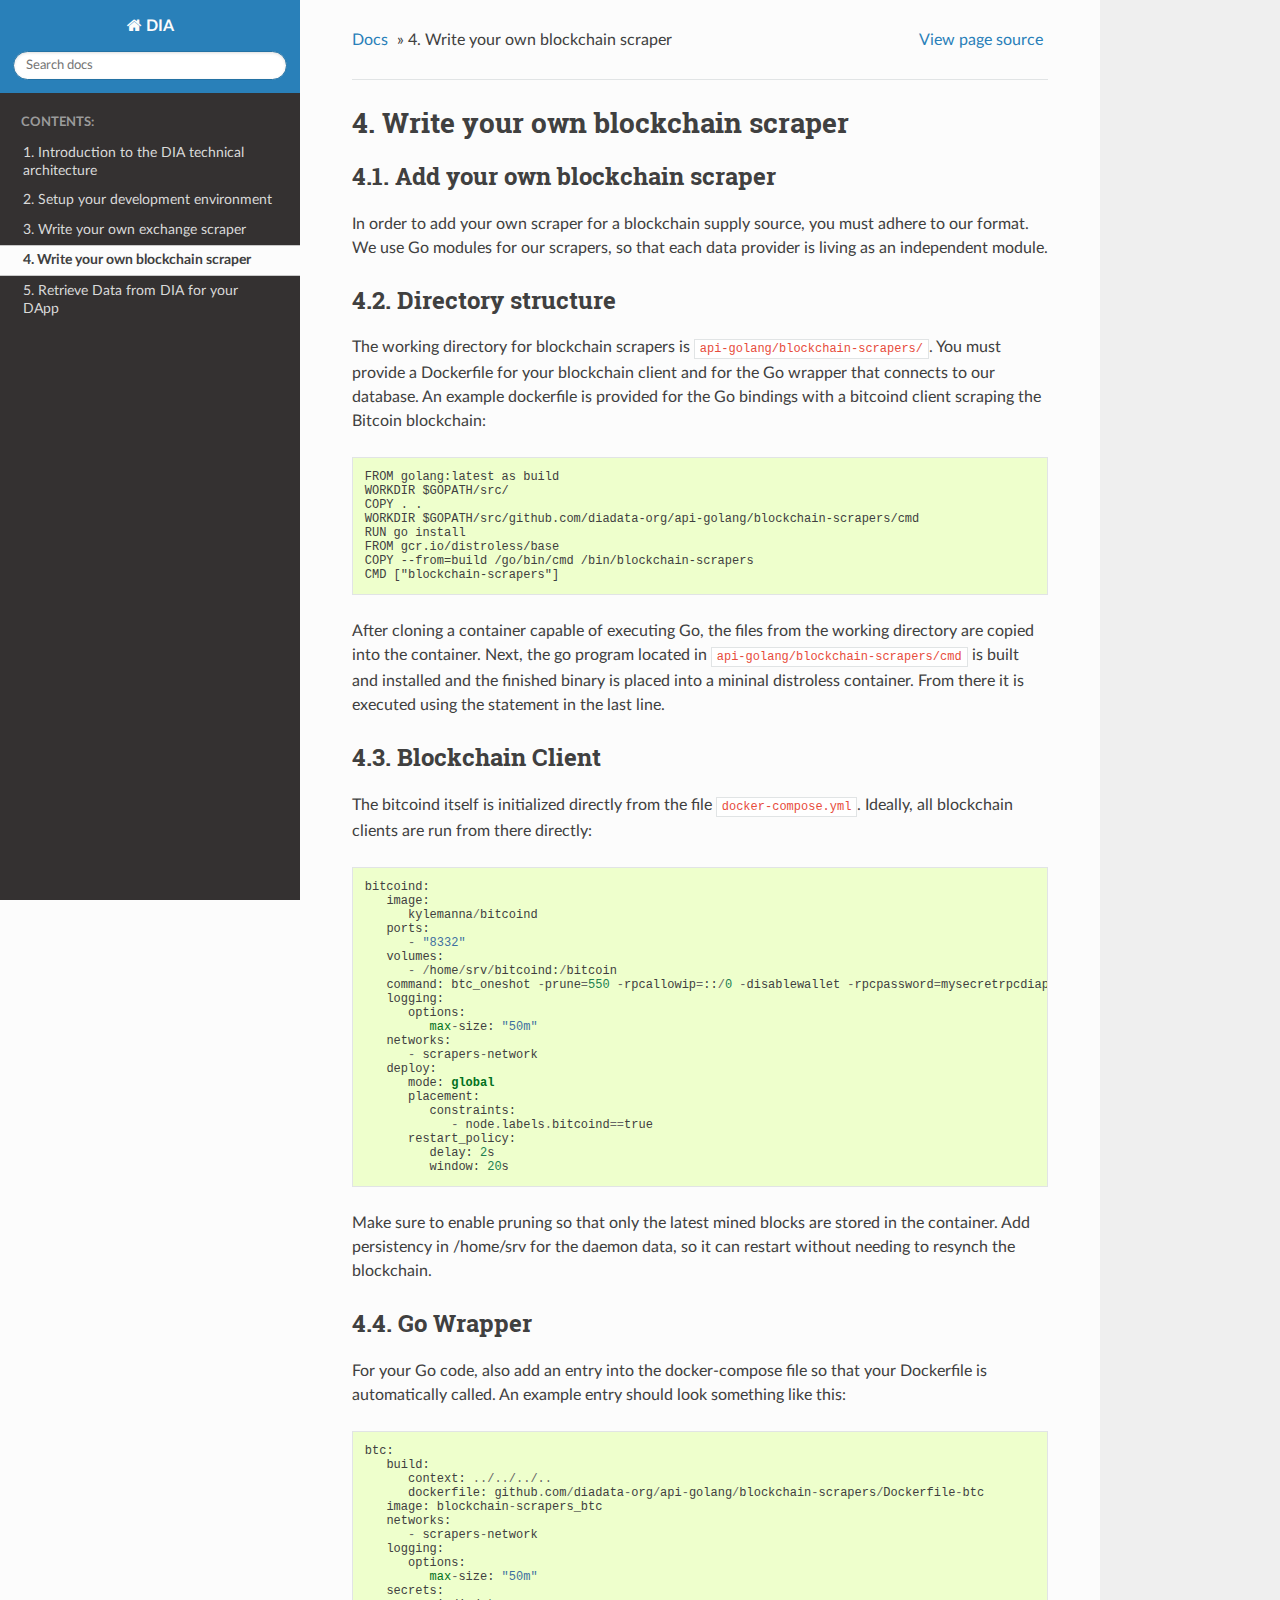
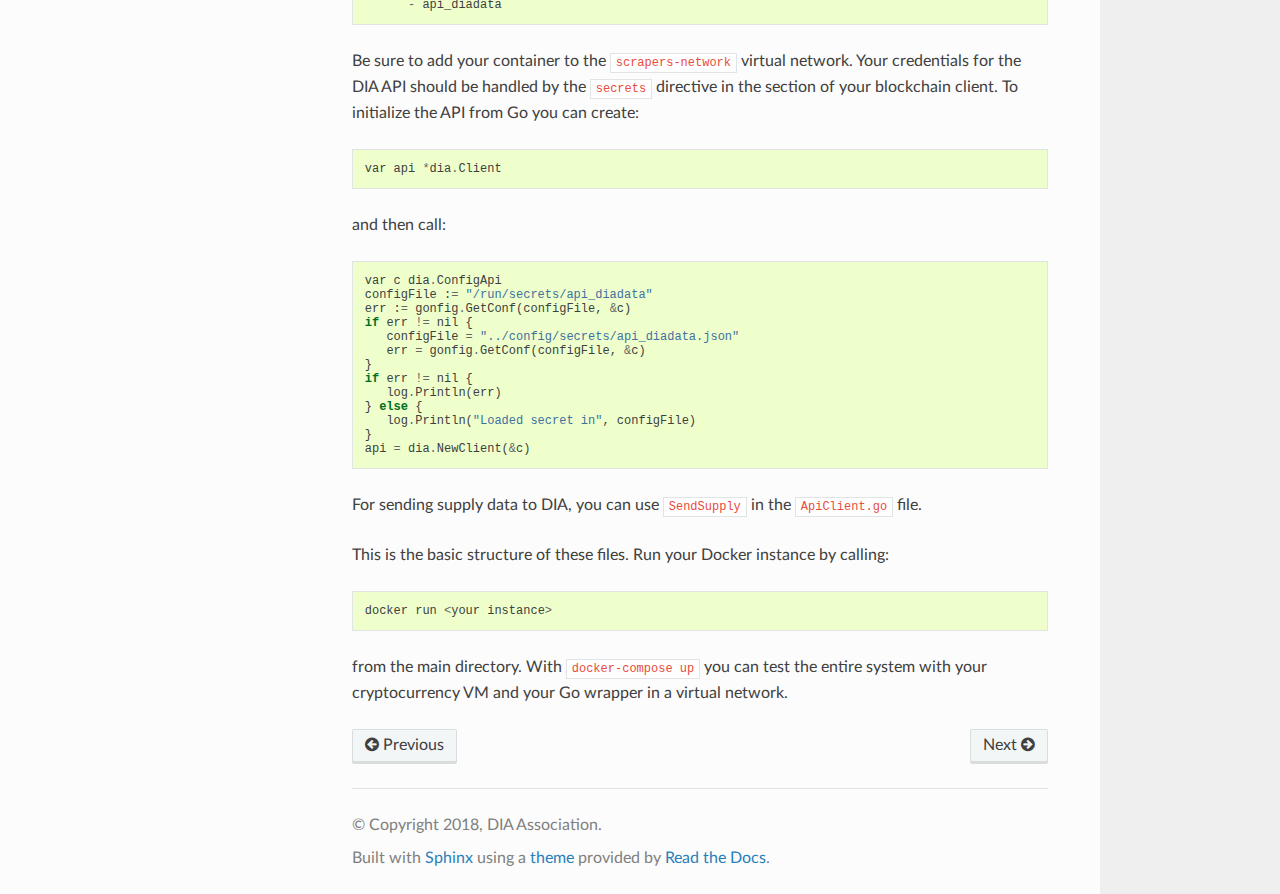
==== commit 90171f4e: "new html in build" ====
--- a/_build/html/blockchain-scrapers.html
+++ b/_build/html/blockchain-scrapers.html
@@ -1,140 +1,168 @@
+
+
 <!DOCTYPE html>
-<!--[if IE 8]>
-<html class="no-js lt-ie9" lang="en"> <![endif]-->
-<!--[if gt IE 8]><!-->
-<html class="no-js" lang="en"> <!--<![endif]-->
+<!--[if IE 8]><html class="no-js lt-ie9" lang="en" > <![endif]-->
+<!--[if gt IE 8]><!--> <html class="no-js" lang="en" > <!--<![endif]-->
 <head>
-	<meta charset="utf-8">
-
-	<meta name="viewport" content="width=device-width, initial-scale=1.0">
-
-	<title>4. Write your own blockchain scraper &mdash; DIA documentation</title>
-
-
-	<link rel="stylesheet" href="_static/css/theme.css" type="text/css"/>
-	<link rel="stylesheet" href="_static/pygments.css" type="text/css"/>
-	<link rel="stylesheet" href="_static/css/dia.css" type="text/css" />
-	<link rel="index" title="Index" href="genindex.html"/>
-	<link rel="search" title="Search" href="search.html"/>
-	<link rel="next" title="5. Retrieve Data from DIA for your DApp" href="retrieve-data.html"/>
-	<link rel="prev" title="3. Write your own exchange scraper" href="exchange-scrapers.html"/>
-
-
-	<script src="_static/js/modernizr.min.js"></script>
+  <meta charset="utf-8">
+  
+  <meta name="viewport" content="width=device-width, initial-scale=1.0">
+  
+  <title>4. Write your own blockchain scraper &mdash; DIA  documentation</title>
+  
+
+  
+  
+  
+  
+
+  
+
+  
+  
+    
+
+  
+
+  <link rel="stylesheet" href="_static/css/theme.css" type="text/css" />
+  <link rel="stylesheet" href="_static/pygments.css" type="text/css" />
+  <link rel="stylesheet" href="_static/dia.css" type="text/css" />
+    <link rel="index" title="Index" href="genindex.html" />
+    <link rel="search" title="Search" href="search.html" />
+    <link rel="next" title="5. Retrieve Data from DIA for your DApp" href="retrieve-data.html" />
+    <link rel="prev" title="3. Write your own exchange scraper" href="exchange-scrapers.html" /> 
+
+  
+  <script src="_static/js/modernizr.min.js"></script>
 
 </head>
 
 <body class="wy-body-for-nav">
 
-
-<div class="wy-grid-for-nav">
-
-
-	<nav data-toggle="wy-nav-shift" class="wy-nav-side">
-		<div class="wy-side-scroll">
-			<div class="wy-side-nav-search">
-
-
-				<a href="index.html" class="icon icon-home"> DIA
-
-
-				</a>
-
-
-				<div role="search">
-					<form id="rtd-search-form" class="wy-form" action="search.html" method="get">
-						<input type="text" name="q" placeholder="Search docs"/>
-						<input type="hidden" name="check_keywords" value="yes"/>
-						<input type="hidden" name="area" value="default"/>
-					</form>
-				</div>
-
-
-			</div>
-
-			<div class="wy-menu wy-menu-vertical" data-spy="affix" role="navigation" aria-label="main navigation">
-
-
-				<p class="caption"><span class="caption-text">Contents:</span></p>
-				<ul class="current">
-					<li class="toctree-l1"><a class="reference internal" href="intro.html">1. Introduction to the DIA technical
-						architecture</a></li>
-					<li class="toctree-l1"><a class="reference internal" href="setup.html">2. Setup your development
-						environment</a></li>
-					<li class="toctree-l1"><a class="reference internal" href="exchange-scrapers.html">3. Write your own exchange
-						scraper</a></li>
-					<li class="toctree-l1 current"><a class="current reference internal" href="#">4. Write your own blockchain
-						scraper</a></li>
-					<li class="toctree-l1"><a class="reference internal" href="retrieve-data.html">5. Retrieve Data from DIA for
-						your DApp</a></li>
-				</ul>
-
-
-			</div>
-		</div>
-	</nav>
-
-	<section data-toggle="wy-nav-shift" class="wy-nav-content-wrap">
-
-
-		<nav class="wy-nav-top" aria-label="top navigation">
-
-			<i data-toggle="wy-nav-top" class="fa fa-bars"></i>
-			<a href="index.html">DIA</a>
-
-		</nav>
-
-
-		<div class="wy-nav-content">
-
-			<div class="rst-content">
-
-
-				<div role="navigation" aria-label="breadcrumbs navigation">
-
-					<ul class="wy-breadcrumbs">
-
-						<li><a href="index.html">Docs</a> &raquo;</li>
-
-						<li>4. Write your own blockchain scraper</li>
-
-
-						<li class="wy-breadcrumbs-aside">
-
-
-							<a href="_sources/blockchain-scrapers.rst.txt" rel="nofollow"> View page source</a>
-
-
-						</li>
-
-					</ul>
-
-
-					<hr/>
-				</div>
-				<div role="main" class="document" itemscope="itemscope" itemtype="http://schema.org/Article">
-					<div itemprop="articleBody">
-
-						<div class="section" id="write-your-own-blockchain-scraper">
-							<h1>4. Write your own blockchain scraper<a class="headerlink" href="#write-your-own-blockchain-scraper"
-							                                           title="Permalink to this headline">¶</a></h1>
-							<div class="section" id="add-your-own-blockchain-scraper">
-								<h2>4.1. Add your own blockchain scraper<a class="headerlink" href="#add-your-own-blockchain-scraper"
-								                                           title="Permalink to this headline">¶</a></h2>
-								<p>In order to add your own scraper for a blockchain supply source, you must adhere to our format.
-									We use Go modules for our scrapers, so that each data provider is living as an independent module.</p>
-							</div>
-							<div class="section" id="directory-structure">
-								<h2>4.2. Directory structure<a class="headerlink" href="#directory-structure"
-								                               title="Permalink to this headline">¶</a></h2>
-								<p>The working directory for blockchain scrapers is <code class="docutils literal notranslate"><span
-												class="pre">api-golang/blockchain-scrapers/</span></code>.
-									You must provide a Dockerfile for your blockchain client and for the Go wrapper that connects to our
-									database.
-									An example dockerfile is provided for the Go bindings with a bitcoind client scraping the Bitcoin
-									blockchain:</p>
-								<div class="highlight-default notranslate">
-									<div class="highlight"><pre><span></span>FROM golang:latest as build
+   
+  <div class="wy-grid-for-nav">
+
+    
+    <nav data-toggle="wy-nav-shift" class="wy-nav-side">
+      <div class="wy-side-scroll">
+        <div class="wy-side-nav-search">
+          
+
+          
+            <a href="index.html" class="icon icon-home"> DIA
+          
+
+          
+          </a>
+
+          
+            
+            
+          
+
+          
+<div role="search">
+  <form id="rtd-search-form" class="wy-form" action="search.html" method="get">
+    <input type="text" name="q" placeholder="Search docs" />
+    <input type="hidden" name="check_keywords" value="yes" />
+    <input type="hidden" name="area" value="default" />
+  </form>
+</div>
+
+          
+        </div>
+
+        <div class="wy-menu wy-menu-vertical" data-spy="affix" role="navigation" aria-label="main navigation">
+          
+            
+            
+              
+            
+            
+              <p class="caption"><span class="caption-text">Contents:</span></p>
+<ul class="current">
+<li class="toctree-l1"><a class="reference internal" href="intro.html">1. Introduction to the DIA technical architecture</a></li>
+<li class="toctree-l1"><a class="reference internal" href="setup.html">2. Setup your development environment</a></li>
+<li class="toctree-l1"><a class="reference internal" href="exchange-scrapers.html">3. Write your own exchange scraper</a></li>
+<li class="toctree-l1 current"><a class="current reference internal" href="#">4. Write your own blockchain scraper</a></li>
+<li class="toctree-l1"><a class="reference internal" href="retrieve-data.html">5. Retrieve Data from DIA for your DApp</a></li>
+</ul>
+
+            
+          
+        </div>
+      </div>
+    </nav>
+
+    <section data-toggle="wy-nav-shift" class="wy-nav-content-wrap">
+
+      
+      <nav class="wy-nav-top" aria-label="top navigation">
+        
+          <i data-toggle="wy-nav-top" class="fa fa-bars"></i>
+          <a href="index.html">DIA</a>
+        
+      </nav>
+
+
+      <div class="wy-nav-content">
+        
+        <div class="rst-content">
+        
+          
+
+
+
+
+
+
+
+
+
+
+
+
+
+
+
+<div role="navigation" aria-label="breadcrumbs navigation">
+
+  <ul class="wy-breadcrumbs">
+    
+      <li><a href="index.html">Docs</a> &raquo;</li>
+        
+      <li>4. Write your own blockchain scraper</li>
+    
+    
+      <li class="wy-breadcrumbs-aside">
+        
+            
+            <a href="_sources/blockchain-scrapers.rst.txt" rel="nofollow"> View page source</a>
+          
+        
+      </li>
+    
+  </ul>
+
+  
+  <hr/>
+</div>
+          <div role="main" class="document" itemscope="itemscope" itemtype="http://schema.org/Article">
+           <div itemprop="articleBody">
+            
+  <div class="section" id="write-your-own-blockchain-scraper">
+<h1>4. Write your own blockchain scraper<a class="headerlink" href="#write-your-own-blockchain-scraper" title="Permalink to this headline">¶</a></h1>
+<div class="section" id="add-your-own-blockchain-scraper">
+<h2>4.1. Add your own blockchain scraper<a class="headerlink" href="#add-your-own-blockchain-scraper" title="Permalink to this headline">¶</a></h2>
+<p>In order to add your own scraper for a blockchain supply source, you must adhere to our format.
+We use Go modules for our scrapers, so that each data provider is living as an independent module.</p>
+</div>
+<div class="section" id="directory-structure">
+<h2>4.2. Directory structure<a class="headerlink" href="#directory-structure" title="Permalink to this headline">¶</a></h2>
+<p>The working directory for blockchain scrapers is <code class="docutils literal notranslate"><span class="pre">api-golang/blockchain-scrapers/</span></code>.
+You must provide a Dockerfile for your blockchain client and for the Go wrapper that connects to our database.
+An example dockerfile is provided for the Go bindings with a bitcoind client scraping the Bitcoin blockchain:</p>
+<div class="highlight-default notranslate"><div class="highlight"><pre><span></span>FROM golang:latest as build
 WORKDIR $GOPATH/src/
 COPY . .
 WORKDIR $GOPATH/src/github.com/diadata-org/api-golang/blockchain-scrapers/cmd
@@ -142,220 +170,156 @@
 FROM gcr.io/distroless/base
 COPY --from=build /go/bin/cmd /bin/blockchain-scrapers
 CMD [&quot;blockchain-scrapers&quot;]
-</pre>
-									</div>
-								</div>
-								<p>After cloning a container capable of executing Go, the files from the working directory are copied
-									into the container.
-									Next, the go program located in <code class="docutils literal notranslate"><span class="pre">api-golang/blockchain-scrapers/cmd</span></code>
-									is built and installed and the finished binary is placed into a mininal distroless container.
-									From there it is executed using the statement in the last line.</p>
-							</div>
-							<div class="section" id="blockchain-client">
-								<h2>4.3. Blockchain Client<a class="headerlink" href="#blockchain-client"
-								                             title="Permalink to this headline">¶</a></h2>
-								<p>The bitcoind itself is initialized directly from the file <code class="docutils literal notranslate"><span
-												class="pre">docker-compose.yml</span></code>.
-									Ideally, all blockchain clients are run from there directly:</p>
-								<div class="highlight-default notranslate">
-									<div class="highlight"><pre><span></span><span class="n">bitcoind</span><span class="p">:</span>
+</pre></div>
+</div>
+<p>After cloning a container capable of executing Go, the files from the working directory are copied into the container.
+Next, the go program located in <code class="docutils literal notranslate"><span class="pre">api-golang/blockchain-scrapers/cmd</span></code> is built and installed and the finished binary is placed into a mininal distroless container.
+From there it is executed using the statement in the last line.</p>
+</div>
+<div class="section" id="blockchain-client">
+<h2>4.3. Blockchain Client<a class="headerlink" href="#blockchain-client" title="Permalink to this headline">¶</a></h2>
+<p>The bitcoind itself is initialized directly from the file <code class="docutils literal notranslate"><span class="pre">docker-compose.yml</span></code>.
+Ideally, all blockchain clients are run from there directly:</p>
+<div class="highlight-default notranslate"><div class="highlight"><pre><span></span><span class="n">bitcoind</span><span class="p">:</span>
    <span class="n">image</span><span class="p">:</span>
       <span class="n">kylemanna</span><span class="o">/</span><span class="n">bitcoind</span>
    <span class="n">ports</span><span class="p">:</span>
       <span class="o">-</span> <span class="s2">&quot;8332&quot;</span>
    <span class="n">volumes</span><span class="p">:</span>
-      <span class="o">-</span> <span class="o">/</span><span class="n">home</span><span class="o">/</span><span
-														class="n">srv</span><span class="o">/</span><span class="n">bitcoind</span><span
-														class="p">:</span><span class="o">/</span><span class="n">bitcoin</span>
-   <span class="n">command</span><span class="p">:</span> <span class="n">btc_oneshot</span> <span
-														class="o">-</span><span class="n">prune</span><span class="o">=</span><span
-														class="mi">550</span> <span class="o">-</span><span class="n">rpcallowip</span><span
-														class="o">=</span><span class="p">::</span><span class="o">/</span><span class="mi">0</span> <span
-														class="o">-</span><span class="n">disablewallet</span> <span class="o">-</span><span
-														class="n">rpcpassword</span><span class="o">=</span><span
-														class="n">mysecretrpcdiapassword</span> <span class="o">-</span><span
-														class="n">rpcuser</span><span class="o">=</span><span class="n">mysecretrpcdiauser</span>
+      <span class="o">-</span> <span class="o">/</span><span class="n">home</span><span class="o">/</span><span class="n">srv</span><span class="o">/</span><span class="n">bitcoind</span><span class="p">:</span><span class="o">/</span><span class="n">bitcoin</span>
+   <span class="n">command</span><span class="p">:</span> <span class="n">btc_oneshot</span> <span class="o">-</span><span class="n">prune</span><span class="o">=</span><span class="mi">550</span> <span class="o">-</span><span class="n">rpcallowip</span><span class="o">=</span><span class="p">::</span><span class="o">/</span><span class="mi">0</span> <span class="o">-</span><span class="n">disablewallet</span> <span class="o">-</span><span class="n">rpcpassword</span><span class="o">=</span><span class="n">mysecretrpcdiapassword</span> <span class="o">-</span><span class="n">rpcuser</span><span class="o">=</span><span class="n">mysecretrpcdiauser</span>
    <span class="n">logging</span><span class="p">:</span>
       <span class="n">options</span><span class="p">:</span>
-         <span class="nb">max</span><span class="o">-</span><span class="n">size</span><span class="p">:</span> <span
-														class="s2">&quot;50m&quot;</span>
+         <span class="nb">max</span><span class="o">-</span><span class="n">size</span><span class="p">:</span> <span class="s2">&quot;50m&quot;</span>
    <span class="n">networks</span><span class="p">:</span>
       <span class="o">-</span> <span class="n">scrapers</span><span class="o">-</span><span class="n">network</span>
    <span class="n">deploy</span><span class="p">:</span>
       <span class="n">mode</span><span class="p">:</span> <span class="k">global</span>
       <span class="n">placement</span><span class="p">:</span>
          <span class="n">constraints</span><span class="p">:</span>
-            <span class="o">-</span> <span class="n">node</span><span class="o">.</span><span
-														class="n">labels</span><span class="o">.</span><span class="n">bitcoind</span><span
-														class="o">==</span><span class="n">true</span>
+            <span class="o">-</span> <span class="n">node</span><span class="o">.</span><span class="n">labels</span><span class="o">.</span><span class="n">bitcoind</span><span class="o">==</span><span class="n">true</span>
       <span class="n">restart_policy</span><span class="p">:</span>
          <span class="n">delay</span><span class="p">:</span> <span class="mi">2</span><span class="n">s</span>
          <span class="n">window</span><span class="p">:</span> <span class="mi">20</span><span class="n">s</span>
-</pre>
-									</div>
-								</div>
-								<p>Make sure to enable pruning so that only the latest mined blocks are stored in the container.
-									Add persistency in /home/srv for the daemon data, so it can restart without needing to resynch the
-									blockchain.</p>
-							</div>
-							<div class="section" id="go-wrapper">
-								<h2>4.4. Go Wrapper<a class="headerlink" href="#go-wrapper" title="Permalink to this headline">¶</a>
-								</h2>
-								<p>For your Go code, also add an entry into the docker-compose file so that your Dockerfile is
-									automatically called.
-									An example entry should look something like this:</p>
-								<div class="highlight-default notranslate">
-									<div class="highlight"><pre><span></span><span class="n">btc</span><span class="p">:</span>
+</pre></div>
+</div>
+<p>Make sure to enable pruning so that only the latest mined blocks are stored in the container.
+Add persistency in /home/srv for the daemon data, so it can restart without needing to resynch the blockchain.</p>
+</div>
+<div class="section" id="go-wrapper">
+<h2>4.4. Go Wrapper<a class="headerlink" href="#go-wrapper" title="Permalink to this headline">¶</a></h2>
+<p>For your Go code, also add an entry into the docker-compose file so that your Dockerfile is automatically called.
+An example entry should look something like this:</p>
+<div class="highlight-default notranslate"><div class="highlight"><pre><span></span><span class="n">btc</span><span class="p">:</span>
    <span class="n">build</span><span class="p">:</span>
       <span class="n">context</span><span class="p">:</span> <span class="o">../../../..</span>
-      <span class="n">dockerfile</span><span class="p">:</span> <span class="n">github</span><span
-														class="o">.</span><span class="n">com</span><span class="o">/</span><span
-														class="n">diadata</span><span class="o">-</span><span class="n">org</span><span
-														class="o">/</span><span class="n">api</span><span class="o">-</span><span
-														class="n">golang</span><span class="o">/</span><span class="n">blockchain</span><span
-														class="o">-</span><span class="n">scrapers</span><span class="o">/</span><span class="n">Dockerfile</span><span
-														class="o">-</span><span class="n">btc</span>
-   <span class="n">image</span><span class="p">:</span> <span class="n">blockchain</span><span class="o">-</span><span
-														class="n">scrapers_btc</span>
+      <span class="n">dockerfile</span><span class="p">:</span> <span class="n">github</span><span class="o">.</span><span class="n">com</span><span class="o">/</span><span class="n">diadata</span><span class="o">-</span><span class="n">org</span><span class="o">/</span><span class="n">api</span><span class="o">-</span><span class="n">golang</span><span class="o">/</span><span class="n">blockchain</span><span class="o">-</span><span class="n">scrapers</span><span class="o">/</span><span class="n">Dockerfile</span><span class="o">-</span><span class="n">btc</span>
+   <span class="n">image</span><span class="p">:</span> <span class="n">blockchain</span><span class="o">-</span><span class="n">scrapers_btc</span>
    <span class="n">networks</span><span class="p">:</span>
       <span class="o">-</span> <span class="n">scrapers</span><span class="o">-</span><span class="n">network</span>
    <span class="n">logging</span><span class="p">:</span>
       <span class="n">options</span><span class="p">:</span>
-         <span class="nb">max</span><span class="o">-</span><span class="n">size</span><span class="p">:</span> <span
-														class="s2">&quot;50m&quot;</span>
+         <span class="nb">max</span><span class="o">-</span><span class="n">size</span><span class="p">:</span> <span class="s2">&quot;50m&quot;</span>
    <span class="n">secrets</span><span class="p">:</span>
       <span class="o">-</span> <span class="n">api_diadata</span>
-</pre>
-									</div>
-								</div>
-								<p>Be sure to add your container to the <code class="docutils literal notranslate"><span class="pre">scrapers-network</span></code>
-									virtual network.
-									Your credentials for the DIA API should be handled by the <code
-													class="docutils literal notranslate"><span class="pre">secrets</span></code> directive in the
-									section of your blockchain client.
-									To initialize the API from Go you can create:</p>
-								<div class="highlight-default notranslate">
-									<div class="highlight"><pre><span></span><span class="n">var</span> <span class="n">api</span> <span
-													class="o">*</span><span class="n">dia</span><span class="o">.</span><span
-													class="n">Client</span>
-</pre>
-									</div>
-								</div>
-								<p>and then call:</p>
-								<div class="highlight-default notranslate">
-									<div class="highlight"><pre><span></span><span class="n">var</span> <span class="n">c</span> <span
-													class="n">dia</span><span class="o">.</span><span class="n">ConfigApi</span>
+</pre></div>
+</div>
+<p>Be sure to add your container to the <code class="docutils literal notranslate"><span class="pre">scrapers-network</span></code> virtual network.
+Your credentials for the DIA API should be handled by the <code class="docutils literal notranslate"><span class="pre">secrets</span></code> directive in the section of your blockchain client.
+To initialize the API from Go you can create:</p>
+<div class="highlight-default notranslate"><div class="highlight"><pre><span></span><span class="n">var</span> <span class="n">api</span> <span class="o">*</span><span class="n">dia</span><span class="o">.</span><span class="n">Client</span>
+</pre></div>
+</div>
+<p>and then call:</p>
+<div class="highlight-default notranslate"><div class="highlight"><pre><span></span><span class="n">var</span> <span class="n">c</span> <span class="n">dia</span><span class="o">.</span><span class="n">ConfigApi</span>
 <span class="n">configFile</span> <span class="p">:</span><span class="o">=</span> <span class="s2">&quot;/run/secrets/api_diadata&quot;</span>
-<span class="n">err</span> <span class="p">:</span><span class="o">=</span> <span class="n">gonfig</span><span
-														class="o">.</span><span class="n">GetConf</span><span class="p">(</span><span class="n">configFile</span><span
-														class="p">,</span> <span class="o">&amp;</span><span class="n">c</span><span
-														class="p">)</span>
-<span class="k">if</span> <span class="n">err</span> <span class="o">!=</span> <span class="n">nil</span> <span
-														class="p">{</span>
+<span class="n">err</span> <span class="p">:</span><span class="o">=</span> <span class="n">gonfig</span><span class="o">.</span><span class="n">GetConf</span><span class="p">(</span><span class="n">configFile</span><span class="p">,</span> <span class="o">&amp;</span><span class="n">c</span><span class="p">)</span>
+<span class="k">if</span> <span class="n">err</span> <span class="o">!=</span> <span class="n">nil</span> <span class="p">{</span>
    <span class="n">configFile</span> <span class="o">=</span> <span class="s2">&quot;../config/secrets/api_diadata.json&quot;</span>
-   <span class="n">err</span> <span class="o">=</span> <span class="n">gonfig</span><span class="o">.</span><span
-														class="n">GetConf</span><span class="p">(</span><span class="n">configFile</span><span
-														class="p">,</span> <span class="o">&amp;</span><span class="n">c</span><span
-														class="p">)</span>
+   <span class="n">err</span> <span class="o">=</span> <span class="n">gonfig</span><span class="o">.</span><span class="n">GetConf</span><span class="p">(</span><span class="n">configFile</span><span class="p">,</span> <span class="o">&amp;</span><span class="n">c</span><span class="p">)</span>
 <span class="p">}</span>
-<span class="k">if</span> <span class="n">err</span> <span class="o">!=</span> <span class="n">nil</span> <span
-														class="p">{</span>
-   <span class="n">log</span><span class="o">.</span><span class="n">Println</span><span class="p">(</span><span
-														class="n">err</span><span class="p">)</span>
+<span class="k">if</span> <span class="n">err</span> <span class="o">!=</span> <span class="n">nil</span> <span class="p">{</span>
+   <span class="n">log</span><span class="o">.</span><span class="n">Println</span><span class="p">(</span><span class="n">err</span><span class="p">)</span>
 <span class="p">}</span> <span class="k">else</span> <span class="p">{</span>
-   <span class="n">log</span><span class="o">.</span><span class="n">Println</span><span class="p">(</span><span
-														class="s2">&quot;Loaded secret in&quot;</span><span class="p">,</span> <span class="n">configFile</span><span
-														class="p">)</span>
+   <span class="n">log</span><span class="o">.</span><span class="n">Println</span><span class="p">(</span><span class="s2">&quot;Loaded secret in&quot;</span><span class="p">,</span> <span class="n">configFile</span><span class="p">)</span>
 <span class="p">}</span>
-<span class="n">api</span> <span class="o">=</span> <span class="n">dia</span><span class="o">.</span><span class="n">NewClient</span><span
-														class="p">(</span><span class="o">&amp;</span><span class="n">c</span><span
-														class="p">)</span>
-</pre>
-									</div>
-								</div>
-								<p>For sending supply data to DIA, you can use <code class="docutils literal notranslate"><span
-												class="pre">SendSupply</span></code> in the <code class="docutils literal notranslate"><span
-												class="pre">ApiClient.go</span></code> file.</p>
-								<p>This is the basic structure of these files.
-									Run your Docker instance by calling:</p>
-								<div class="highlight-default notranslate">
-									<div class="highlight"><pre><span></span><span class="n">docker</span> <span
-													class="n">run</span> <span class="o">&lt;</span><span class="n">your</span> <span class="n">instance</span><span
-													class="o">&gt;</span>
-</pre>
-									</div>
-								</div>
-								<p>from the main directory.
-									With <code class="docutils literal notranslate"><span class="pre">docker-compose</span> <span
-													class="pre">up</span></code> you can test the entire system with your cryptocurrency VM and
-									your Go wrapper in a virtual network.</p>
-							</div>
-						</div>
-
-
-					</div>
-
-				</div>
-				<footer>
-
-					<div class="rst-footer-buttons" role="navigation" aria-label="footer navigation">
-
-						<a href="retrieve-data.html" class="btn btn-neutral float-right"
-						   title="5. Retrieve Data from DIA for your DApp" accesskey="n" rel="next">Next <span
-										class="fa fa-arrow-circle-right"></span></a>
-
-
-						<a href="exchange-scrapers.html" class="btn btn-neutral" title="3. Write your own exchange scraper"
-						   accesskey="p" rel="prev"><span class="fa fa-arrow-circle-left"></span> Previous</a>
-
-					</div>
-
-
-					<hr/>
-
-					<div role="contentinfo">
-						<p>
-							&copy; Copyright 2018, DIA Association.
-
-						</p>
-					</div>
-					Built with <a href="http://sphinx-doc.org/">Sphinx</a> using a <a
-								href="https://github.com/rtfd/sphinx_rtd_theme">theme</a> provided by <a href="https://readthedocs.org">Read
-					the Docs</a>.
-
-				</footer>
-
-			</div>
-		</div>
-
-	</section>
-
-</div>
-
-
-<script type="text/javascript">
-	var DOCUMENTATION_OPTIONS = {
-		URL_ROOT: './',
-		VERSION: '',
-		LANGUAGE: 'None',
-		COLLAPSE_INDEX: false,
-		FILE_SUFFIX: '.html',
-		HAS_SOURCE: true,
-		SOURCELINK_SUFFIX: '.txt'
-	};
-</script>
-<script type="text/javascript" src="_static/jquery.js"></script>
-<script type="text/javascript" src="_static/underscore.js"></script>
-<script type="text/javascript" src="_static/doctools.js"></script>
-
-
-<script type="text/javascript" src="_static/js/theme.js"></script>
-
-<script type="text/javascript">
-	jQuery(function () {
-		SphinxRtdTheme.Navigation.enable(true);
-	});
-</script>
+<span class="n">api</span> <span class="o">=</span> <span class="n">dia</span><span class="o">.</span><span class="n">NewClient</span><span class="p">(</span><span class="o">&amp;</span><span class="n">c</span><span class="p">)</span>
+</pre></div>
+</div>
+<p>For sending supply data to DIA, you can use <code class="docutils literal notranslate"><span class="pre">SendSupply</span></code> in the <code class="docutils literal notranslate"><span class="pre">ApiClient.go</span></code> file.</p>
+<p>This is the basic structure of these files.
+Run your Docker instance by calling:</p>
+<div class="highlight-default notranslate"><div class="highlight"><pre><span></span><span class="n">docker</span> <span class="n">run</span> <span class="o">&lt;</span><span class="n">your</span> <span class="n">instance</span><span class="o">&gt;</span>
+</pre></div>
+</div>
+<p>from the main directory.
+With <code class="docutils literal notranslate"><span class="pre">docker-compose</span> <span class="pre">up</span></code> you can test the entire system with your cryptocurrency VM and your Go wrapper in a virtual network.</p>
+</div>
+</div>
+
+
+           </div>
+           
+          </div>
+          <footer>
+  
+    <div class="rst-footer-buttons" role="navigation" aria-label="footer navigation">
+      
+        <a href="retrieve-data.html" class="btn btn-neutral float-right" title="5. Retrieve Data from DIA for your DApp" accesskey="n" rel="next">Next <span class="fa fa-arrow-circle-right"></span></a>
+      
+      
+        <a href="exchange-scrapers.html" class="btn btn-neutral" title="3. Write your own exchange scraper" accesskey="p" rel="prev"><span class="fa fa-arrow-circle-left"></span> Previous</a>
+      
+    </div>
+  
+
+  <hr/>
+
+  <div role="contentinfo">
+    <p>
+        &copy; Copyright 2018, DIA Association.
+
+    </p>
+  </div>
+  Built with <a href="http://sphinx-doc.org/">Sphinx</a> using a <a href="https://github.com/rtfd/sphinx_rtd_theme">theme</a> provided by <a href="https://readthedocs.org">Read the Docs</a>. 
+
+</footer>
+
+        </div>
+      </div>
+
+    </section>
+
+  </div>
+  
+
+
+  
+
+    <script type="text/javascript">
+        var DOCUMENTATION_OPTIONS = {
+            URL_ROOT:'./',
+            VERSION:'',
+            LANGUAGE:'None',
+            COLLAPSE_INDEX:false,
+            FILE_SUFFIX:'.html',
+            HAS_SOURCE:  true,
+            SOURCELINK_SUFFIX: '.txt'
+        };
+    </script>
+      <script type="text/javascript" src="_static/jquery.js"></script>
+      <script type="text/javascript" src="_static/underscore.js"></script>
+      <script type="text/javascript" src="_static/doctools.js"></script>
+
+  
+
+  <script type="text/javascript" src="_static/js/theme.js"></script>
+
+  <script type="text/javascript">
+      jQuery(function () {
+          SphinxRtdTheme.Navigation.enable(true);
+      });
+  </script> 
 
 </body>
 </html>--- a/_build/html/_static/css/theme.css
+++ b/_build/html/_static/css/theme.css
@@ -1,6 +1,6 @@
-/* sphinx_rtd_theme version 0.4.1 | MIT license */
-/* Built 20180727 10:07 */
+/* sphinx_rtd_theme version 0.4.0 | MIT license */
+/* Built 20180606 11:06 */
 *{-webkit-box-sizing:border-box;-moz-box-sizing:border-box;box-sizing:border-box}article,aside,details,figcaption,figure,footer,header,hgroup,nav,section{display:block}audio,canvas,video{display:inline-block;*display:inline;*zoom:1}audio:not([controls]){display:none}[hidden]{display:none}*{-webkit-box-sizing:border-box;-moz-box-sizing:border-box;box-sizing:border-box}html{font-size:100%;-webkit-text-size-adjust:100%;-ms-text-size-adjust:100%}body{margin:0}a:hover,a:active{outline:0}abbr[title]{border-bottom:1px dotted}b,strong{font-weight:bold}blockquote{margin:0}dfn{font-style:italic}ins{background:#ff9;color:#000;text-decoration:none}mark{background:#ff0;color:#000;font-style:italic;font-weight:bold}pre,code,.rst-content tt,.rst-content code,kbd,samp{font-family:monospace,serif;_font-family:"courier new",monospace;font-size:1em}pre{white-space:pre}q{quotes:none}q:before,q:after{content:"";content:none}small{font-size:85%}sub,sup{font-size:75%;line-height:0;position:relative;vertical-align:baseline}sup{top:-0.5em}sub{bottom:-0.25em}ul,ol,dl{margin:0;padding:0;list-style:none;list-style-image:none}li{list-style:none}dd{margin:0}img{border:0;-ms-interpolation-mode:bicubic;vertical-align:middle;max-width:100%}svg:not(:root){overflow:hidden}figure{margin:0}form{margin:0}fieldset{border:0;margin:0;padding:0}label{cursor:pointer}legend{border:0;*margin-left:-7px;padding:0;white-space:normal}button,input,select,textarea{font-size:100%;margin:0;vertical-align:baseline;*vertical-align:middle}button,input{line-height:normal}button,input[type="button"],input[type="reset"],input[type="submit"]{cursor:pointer;-webkit-appearance:button;*overflow:visible}button[disabled],input[disabled]{cursor:default}input[type="checkbox"],input[type="radio"]{box-sizing:border-box;padding:0;*width:13px;*height:13px}input[type="search"]{-webkit-appearance:textfield;-moz-box-sizing:content-box;-webkit-box-sizing:content-box;box-sizing:content-box}input[type="search"]::-webkit-search-decoration,input[type="search"]::-webkit-search-cancel-button{-webkit-appearance:none}button::-moz-focus-inner,input::-moz-focus-inner{border:0;padding:0}textarea{overflow:auto;vertical-align:top;resize:vertical}table{border-collapse:collapse;border-spacing:0}td{vertical-align:top}.chromeframe{margin:.2em 0;background:#ccc;color:#000;padding:.2em 0}.ir{display:block;border:0;text-indent:-999em;overflow:hidden;background-color:transparent;background-repeat:no-repeat;text-align:left;direction:ltr;*line-height:0}.ir br{display:none}.hidden{display:none !important;visibility:hidden}.visuallyhidden{border:0;clip:rect(0 0 0 0);height:1px;margin:-1px;overflow:hidden;padding:0;position:absolute;width:1px}.visuallyhidden.focusable:active,.visuallyhidden.focusable:focus{clip:auto;height:auto;margin:0;overflow:visible;position:static;width:auto}.invisible{visibility:hidden}.relative{position:relative}big,small{font-size:100%}@media print{html,body,section{background:none !important}*{box-shadow:none !important;text-shadow:none !important;filter:none !important;-ms-filter:none !important}a,a:visited{text-decoration:underline}.ir a:after,a[href^="javascript:"]:after,a[href^="#"]:after{content:""}pre,blockquote{page-break-inside:avoid}thead{display:table-header-group}tr,img{page-break-inside:avoid}img{max-width:100% !important}@page{margin:.5cm}p,h2,.rst-content .toctree-wrapper p.caption,h3{orphans:3;widows:3}h2,.rst-content .toctree-wrapper p.caption,h3{page-break-after:avoid}}.fa:before,.wy-menu-vertical li span.toctree-expand:before,.wy-menu-vertical li.on a span.toctree-expand:before,.wy-menu-vertical li.current>a span.toctree-expand:before,.rst-content .admonition-title:before,.rst-content h1 .headerlink:before,.rst-content h2 .headerlink:before,.rst-content h3 .headerlink:before,.rst-content h4 .headerlink:before,.rst-content h5 .headerlink:before,.rst-content h6 .headerlink:before,.rst-content dl dt .headerlink:before,.rst-content p.caption .headerlink:before,.rst-content table>caption .headerlink:before,.rst-content tt.download span:first-child:before,.rst-content code.download span:first-child:before,.icon:before,.wy-dropdown .caret:before,.wy-inline-validate.wy-inline-validate-success .wy-input-context:before,.wy-inline-validate.wy-inline-validate-danger .wy-input-context:before,.wy-inline-validate.wy-inline-validate-warning .wy-input-context:before,.wy-inline-validate.wy-inline-validate-info .wy-input-context:before,.wy-alert,.rst-content .note,.rst-content .attention,.rst-content .caution,.rst-content .danger,.rst-content .error,.rst-content .hint,.rst-content .important,.rst-content .tip,.rst-content .warning,.rst-content .seealso,.rst-content .admonition-todo,.rst-content .admonition,.btn,input[type="text"],input[type="password"],input[type="email"],input[type="url"],input[type="date"],input[type="month"],input[type="time"],input[type="datetime"],input[type="datetime-local"],input[type="week"],input[type="number"],input[type="search"],input[type="tel"],input[type="color"],select,textarea,.wy-menu-vertical li.on a,.wy-menu-vertical li.current>a,.wy-side-nav-search>a,.wy-side-nav-search .wy-dropdown>a,.wy-nav-top a{-webkit-font-smoothing:antialiased}.clearfix{*zoom:1}.clearfix:before,.clearfix:after{display:table;content:""}.clearfix:after{clear:both}/*!
  *  Font Awesome 4.7.0 by @davegandy - http://fontawesome.io - @fontawesome
  *  License - http://fontawesome.io/license (Font: SIL OFL 1.1, CSS: MIT License)
- */@font-face{font-family:'FontAwesome';src:url("../fonts/fontawesome-webfont.eot?v=4.7.0");src:url("../fonts/fontawesome-webfont.eot?#iefix&v=4.7.0") format("embedded-opentype"),url("../fonts/fontawesome-webfont.woff2?v=4.7.0") format("woff2"),url("../fonts/fontawesome-webfont.woff?v=4.7.0") format("woff"),url("../fonts/fontawesome-webfont.ttf?v=4.7.0") format("truetype"),url("../fonts/fontawesome-webfont.svg?v=4.7.0#fontawesomeregular") format("svg");font-weight:normal;font-style:normal}.fa,.wy-menu-vertical li span.toctree-expand,.wy-menu-vertical li.on a span.toctree-expand,.wy-menu-vertical li.current>a span.toctree-expand,.rst-content .admonition-title,.rst-content h1 .headerlink,.rst-content h2 .headerlink,.rst-content h3 .headerlink,.rst-content h4 .headerlink,.rst-content h5 .headerlink,.rst-content h6 .headerlink,.rst-content dl dt .headerlink,.rst-content p.caption .headerlink,.rst-content table>caption .headerlink,.rst-content tt.download span:first-child,.rst-content code.download span:first-child,.icon{display:inline-block;font:normal normal normal 14px/1 FontAwesome;font-size:inherit;text-rendering:auto;-webkit-font-smoothing:antialiased;-moz-osx-font-smoothing:grayscale}.fa-lg{font-size:1.3333333333em;line-height:.75em;vertical-align:-15%}.fa-2x{font-size:2em}.fa-3x{font-size:3em}.fa-4x{font-size:4em}.fa-5x{font-size:5em}.fa-fw{width:1.2857142857em;text-align:center}.fa-ul{padding-left:0;margin-left:2.1428571429em;list-style-type:none}.fa-ul>li{position:relative}.fa-li{position:absolute;left:-2.1428571429em;width:2.1428571429em;top:.1428571429em;text-align:center}.fa-li.fa-lg{left:-1.8571428571em}.fa-border{padding:.2em .25em .15em;border:solid 0.08em #eee;border-radius:.1em}.fa-pull-left{float:left}.fa-pull-right{float:right}.fa.fa-pull-left,.wy-menu-vertical li span.fa-pull-left.toctree-expand,.wy-menu-vertical li.on a span.fa-pull-left.toctree-expand,.wy-menu-vertical li.current>a span.fa-pull-left.toctree-expand,.rst-content .fa-pull-left.admonition-title,.rst-content h1 .fa-pull-left.headerlink,.rst-content h2 .fa-pull-left.headerlink,.rst-content h3 .fa-pull-left.headerlink,.rst-content h4 .fa-pull-left.headerlink,.rst-content h5 .fa-pull-left.headerlink,.rst-content h6 .fa-pull-left.headerlink,.rst-content dl dt .fa-pull-left.headerlink,.rst-content p.caption .fa-pull-left.headerlink,.rst-content table>caption .fa-pull-left.headerlink,.rst-content tt.download span.fa-pull-left:first-child,.rst-content code.download span.fa-pull-left:first-child,.fa-pull-left.icon{margin-right:.3em}.fa.fa-pull-right,.wy-menu-vertical li span.fa-pull-right.toctree-expand,.wy-menu-vertical li.on a span.fa-pull-right.toctree-expand,.wy-menu-vertical li.current>a span.fa-pull-right.toctree-expand,.rst-content .fa-pull-right.admonition-title,.rst-content h1 .fa-pull-right.headerlink,.rst-content h2 .fa-pull-right.headerlink,.rst-content h3 .fa-pull-right.headerlink,.rst-content h4 .fa-pull-right.headerlink,.rst-content h5 .fa-pull-right.headerlink,.rst-content h6 .fa-pull-right.headerlink,.rst-content dl dt .fa-pull-right.headerlink,.rst-content p.caption .fa-pull-right.headerlink,.rst-content table>caption .fa-pull-right.headerlink,.rst-content tt.download span.fa-pull-right:first-child,.rst-content code.download span.fa-pull-right:first-child,.fa-pull-right.icon{margin-left:.3em}.pull-right{float:right}.pull-left{float:left}.fa.pull-left,.wy-menu-vertical li span.pull-left.toctree-expand,.wy-menu-vertical li.on a span.pull-left.toctree-expand,.wy-menu-vertical li.current>a span.pull-left.toctree-expand,.rst-content .pull-left.admonition-title,.rst-content h1 .pull-left.headerlink,.rst-content h2 .pull-left.headerlink,.rst-content h3 .pull-left.headerlink,.rst-content h4 .pull-left.headerlink,.rst-content h5 .pull-left.headerlink,.rst-content h6 .pull-left.headerlink,.rst-content dl dt .pull-left.headerlink,.rst-content p.caption .pull-left.headerlink,.rst-content table>caption .pull-left.headerlink,.rst-content tt.download span.pull-left:first-child,.rst-content code.download span.pull-left:first-child,.pull-left.icon{margin-right:.3em}.fa.pull-right,.wy-menu-vertical li span.pull-right.toctree-expand,.wy-menu-vertical li.on a span.pull-right.toctree-expand,.wy-menu-vertical li.current>a span.pull-right.toctree-expand,.rst-content .pull-right.admonition-title,.rst-content h1 .pull-right.headerlink,.rst-content h2 .pull-right.headerlink,.rst-content h3 .pull-right.headerlink,.rst-content h4 .pull-right.headerlink,.rst-content h5 .pull-right.headerlink,.rst-content h6 .pull-right.headerlink,.rst-content dl dt .pull-right.headerlink,.rst-content p.caption .pull-right.headerlink,.rst-content table>caption .pull-right.headerlink,.rst-content tt.download span.pull-right:first-child,.rst-content code.download span.pull-right:first-child,.pull-right.icon{margin-left:.3em}.fa-spin{-webkit-animation:fa-spin 2s infinite linear;animation:fa-spin 2s infinite linear}.fa-pulse{-webkit-animation:fa-spin 1s infinite steps(8);animation:fa-spin 1s infinite steps(8)}@-webkit-keyframes fa-spin{0%{-webkit-transform:rotate(0deg);transform:rotate(0deg)}100%{-webkit-transform:rotate(359deg);transform:rotate(359deg)}}@keyframes fa-spin{0%{-webkit-transform:rotate(0deg);transform:rotate(0deg)}100%{-webkit-transform:rotate(359deg);transform:rotate(359deg)}}.fa-rotate-90{-ms-filter:"progid:DXImageTransform.Microsoft.BasicImage(rotation=1)";-webkit-transform:rotate(90deg);-ms-transform:rotate(90deg);transform:rotate(90deg)}.fa-rotate-180{-ms-filter:"progid:DXImageTransform.Microsoft.BasicImage(rotation=2)";-webkit-transform:rotate(180deg);-ms-transform:rotate(180deg);transform:rotate(180deg)}.fa-rotate-270{-ms-filter:"progid:DXImageTransform.Microsoft.BasicImage(rotation=3)";-webkit-transform:rotate(270deg);-ms-transform:rotate(270deg);transform:rotate(270deg)}.fa-flip-horizontal{-ms-filter:"progid:DXImageTransform.Microsoft.BasicImage(rotation=0, mirror=1)";-webkit-transform:scale(-1, 1);-ms-transform:scale(-1, 1);transform:scale(-1, 1)}.fa-flip-vertical{-ms-filter:"progid:DXImageTransform.Microsoft.BasicImage(rotation=2, mirror=1)";-webkit-transform:scale(1, -1);-ms-transform:scale(1, -1);transform:scale(1, -1)}:root .fa-rotate-90,:root .fa-rotate-180,:root .fa-rotate-270,:root .fa-flip-horizontal,:root .fa-flip-vertical{filter:none}.fa-stack{position:relative;display:inline-block;width:2em;height:2em;line-height:2em;vertical-align:middle}.fa-stack-1x,.fa-stack-2x{position:absolute;left:0;width:100%;text-align:center}.fa-stack-1x{line-height:inherit}.fa-stack-2x{font-size:2em}.fa-inverse{color:#fff}.fa-glass:before{content:""}.fa-music:before{content:""}.fa-search:before,.icon-search:before{content:""}.fa-envelope-o:before{content:""}.fa-heart:before{content:""}.fa-star:before{content:""}.fa-star-o:before{content:""}.fa-user:before{content:""}.fa-film:before{content:""}.fa-th-large:before{content:""}.fa-th:before{content:""}.fa-th-list:before{content:""}.fa-check:before{content:""}.fa-remove:before,.fa-close:before,.fa-times:before{content:""}.fa-search-plus:before{content:""}.fa-search-minus:before{content:""}.fa-power-off:before{content:""}.fa-signal:before{content:""}.fa-gear:before,.fa-cog:before{content:""}.fa-trash-o:before{content:""}.fa-home:before,.icon-home:before{content:""}.fa-file-o:before{content:""}.fa-clock-o:before{content:""}.fa-road:before{content:""}.fa-download:before,.rst-content tt.download span:first-child:before,.rst-content code.download span:first-child:before{content:""}.fa-arrow-circle-o-down:before{content:""}.fa-arrow-circle-o-up:before{content:""}.fa-inbox:before{content:""}.fa-play-circle-o:before{content:""}.fa-rotate-right:before,.fa-repeat:before{content:""}.fa-refresh:before{content:""}.fa-list-alt:before{content:""}.fa-lock:before{content:""}.fa-flag:before{content:""}.fa-headphones:before{content:""}.fa-volume-off:before{content:""}.fa-volume-down:before{content:""}.fa-volume-up:before{content:""}.fa-qrcode:before{content:""}.fa-barcode:before{content:""}.fa-tag:before{content:""}.fa-tags:before{content:""}.fa-book:before,.icon-book:before{content:""}.fa-bookmark:before{content:""}.fa-print:before{content:""}.fa-camera:before{content:""}.fa-font:before{content:""}.fa-bold:before{content:""}.fa-italic:before{content:""}.fa-text-height:before{content:""}.fa-text-width:before{content:""}.fa-align-left:before{content:""}.fa-align-center:before{content:""}.fa-align-right:before{content:""}.fa-align-justify:before{content:""}.fa-list:before{content:""}.fa-dedent:before,.fa-outdent:before{content:""}.fa-indent:before{content:""}.fa-video-camera:before{content:""}.fa-photo:before,.fa-image:before,.fa-picture-o:before{content:""}.fa-pencil:before{content:""}.fa-map-marker:before{content:""}.fa-adjust:before{content:""}.fa-tint:before{content:""}.fa-edit:before,.fa-pencil-square-o:before{content:""}.fa-share-square-o:before{content:""}.fa-check-square-o:before{content:""}.fa-arrows:before{content:""}.fa-step-backward:before{content:""}.fa-fast-backward:before{content:""}.fa-backward:before{content:""}.fa-play:before{content:""}.fa-pause:before{content:""}.fa-stop:before{content:""}.fa-forward:before{content:""}.fa-fast-forward:before{content:""}.fa-step-forward:before{content:""}.fa-eject:before{content:""}.fa-chevron-left:before{content:""}.fa-chevron-right:before{content:""}.fa-plus-circle:before{content:""}.fa-minus-circle:before{content:""}.fa-times-circle:before,.wy-inline-validate.wy-inline-validate-danger .wy-input-context:before{content:""}.fa-check-circle:before,.wy-inline-validate.wy-inline-validate-success .wy-input-context:before{content:""}.fa-question-circle:before{content:""}.fa-info-circle:before{content:""}.fa-crosshairs:before{content:""}.fa-times-circle-o:before{content:""}.fa-check-circle-o:before{content:""}.fa-ban:before{content:""}.fa-arrow-left:before{content:""}.fa-arrow-right:before{content:""}.fa-arrow-up:before{content:""}.fa-arrow-down:before{content:""}.fa-mail-forward:before,.fa-share:before{content:""}.fa-expand:before{content:""}.fa-compress:before{content:""}.fa-plus:before{content:""}.fa-minus:before{content:""}.fa-asterisk:before{content:""}.fa-exclamation-circle:before,.wy-inline-validate.wy-inline-validate-warning .wy-input-context:before,.wy-inline-validate.wy-inline-validate-info .wy-input-context:before,.rst-content .admonition-title:before{content:""}.fa-gift:before{content:""}.fa-leaf:before{content:""}.fa-fire:before,.icon-fire:before{content:""}.fa-eye:before{content:""}.fa-eye-slash:before{content:""}.fa-warning:before,.fa-exclamation-triangle:before{content:""}.fa-plane:before{content:""}.fa-calendar:before{content:""}.fa-random:before{content:""}.fa-comment:before{content:""}.fa-magnet:before{content:""}.fa-chevron-up:before{content:""}.fa-chevron-down:before{content:""}.fa-retweet:before{content:""}.fa-shopping-cart:before{content:""}.fa-folder:before{content:""}.fa-folder-open:before{content:""}.fa-arrows-v:before{content:""}.fa-arrows-h:before{content:""}.fa-bar-chart-o:before,.fa-bar-chart:before{content:""}.fa-twitter-square:before{content:""}.fa-facebook-square:before{content:""}.fa-camera-retro:before{content:""}.fa-key:before{content:""}.fa-gears:before,.fa-cogs:before{content:""}.fa-comments:before{content:""}.fa-thumbs-o-up:before{content:""}.fa-thumbs-o-down:before{content:""}.fa-star-half:before{content:""}.fa-heart-o:before{content:""}.fa-sign-out:before{content:""}.fa-linkedin-square:before{content:""}.fa-thumb-tack:before{content:""}.fa-external-link:before{content:""}.fa-sign-in:before{content:""}.fa-trophy:before{content:""}.fa-github-square:before{content:""}.fa-upload:before{content:""}.fa-lemon-o:before{content:""}.fa-phone:before{content:""}.fa-square-o:before{content:""}.fa-bookmark-o:before{content:""}.fa-phone-square:before{content:""}.fa-twitter:before{content:""}.fa-facebook-f:before,.fa-facebook:before{content:""}.fa-github:before,.icon-github:before{content:""}.fa-unlock:before{content:""}.fa-credit-card:before{content:""}.fa-feed:before,.fa-rss:before{content:""}.fa-hdd-o:before{content:""}.fa-bullhorn:before{content:""}.fa-bell:before{content:""}.fa-certificate:before{content:""}.fa-hand-o-right:before{content:""}.fa-hand-o-left:before{content:""}.fa-hand-o-up:before{content:""}.fa-hand-o-down:before{content:""}.fa-arrow-circle-left:before,.icon-circle-arrow-left:before{content:""}.fa-arrow-circle-right:before,.icon-circle-arrow-right:before{content:""}.fa-arrow-circle-up:before{content:""}.fa-arrow-circle-down:before{content:""}.fa-globe:before{content:""}.fa-wrench:before{content:""}.fa-tasks:before{content:""}.fa-filter:before{content:""}.fa-briefcase:before{content:""}.fa-arrows-alt:before{content:""}.fa-group:before,.fa-users:before{content:""}.fa-chain:before,.fa-link:before,.icon-link:before{content:""}.fa-cloud:before{content:""}.fa-flask:before{content:""}.fa-cut:before,.fa-scissors:before{content:""}.fa-copy:before,.fa-files-o:before{content:""}.fa-paperclip:before{content:""}.fa-save:before,.fa-floppy-o:before{content:""}.fa-square:before{content:""}.fa-navicon:before,.fa-reorder:before,.fa-bars:before{content:""}.fa-list-ul:before{content:""}.fa-list-ol:before{content:""}.fa-strikethrough:before{content:""}.fa-underline:before{content:""}.fa-table:before{content:""}.fa-magic:before{content:""}.fa-truck:before{content:""}.fa-pinterest:before{content:""}.fa-pinterest-square:before{content:""}.fa-google-plus-square:before{content:""}.fa-google-plus:before{content:""}.fa-money:before{content:""}.fa-caret-down:before,.wy-dropdown .caret:before,.icon-caret-down:before{content:""}.fa-caret-up:before{content:""}.fa-caret-left:before{content:""}.fa-caret-right:before{content:""}.fa-columns:before{content:""}.fa-unsorted:before,.fa-sort:before{content:""}.fa-sort-down:before,.fa-sort-desc:before{content:""}.fa-sort-up:before,.fa-sort-asc:before{content:""}.fa-envelope:before{content:""}.fa-linkedin:before{content:""}.fa-rotate-left:before,.fa-undo:before{content:""}.fa-legal:before,.fa-gavel:before{content:""}.fa-dashboard:before,.fa-tachometer:before{content:""}.fa-comment-o:before{content:""}.fa-comments-o:before{content:""}.fa-flash:before,.fa-bolt:before{content:""}.fa-sitemap:before{content:""}.fa-umbrella:before{content:""}.fa-paste:before,.fa-clipboard:before{content:""}.fa-lightbulb-o:before{content:""}.fa-exchange:before{content:""}.fa-cloud-download:before{content:""}.fa-cloud-upload:before{content:""}.fa-user-md:before{content:""}.fa-stethoscope:before{content:""}.fa-suitcase:before{content:""}.fa-bell-o:before{content:""}.fa-coffee:before{content:""}.fa-cutlery:before{content:""}.fa-file-text-o:before{content:""}.fa-building-o:before{content:""}.fa-hospital-o:before{content:""}.fa-ambulance:before{content:""}.fa-medkit:before{content:""}.fa-fighter-jet:before{content:""}.fa-beer:before{content:""}.fa-h-square:before{content:""}.fa-plus-square:before{content:""}.fa-angle-double-left:before{content:""}.fa-angle-double-right:before{content:""}.fa-angle-double-up:before{content:""}.fa-angle-double-down:before{content:""}.fa-angle-left:before{content:""}.fa-angle-right:before{content:""}.fa-angle-up:before{content:""}.fa-angle-down:before{content:""}.fa-desktop:before{content:""}.fa-laptop:before{content:""}.fa-tablet:before{content:""}.fa-mobile-phone:before,.fa-mobile:before{content:""}.fa-circle-o:before{content:""}.fa-quote-left:before{content:""}.fa-quote-right:before{content:""}.fa-spinner:before{content:""}.fa-circle:before{content:""}.fa-mail-reply:before,.fa-reply:before{content:""}.fa-github-alt:before{content:""}.fa-folder-o:before{content:""}.fa-folder-open-o:before{content:""}.fa-smile-o:before{content:""}.fa-frown-o:before{content:""}.fa-meh-o:before{content:""}.fa-gamepad:before{content:""}.fa-keyboard-o:before{content:""}.fa-flag-o:before{content:""}.fa-flag-checkered:before{content:""}.fa-terminal:before{content:""}.fa-code:before{content:""}.fa-mail-reply-all:before,.fa-reply-all:before{content:""}.fa-star-half-empty:before,.fa-star-half-full:before,.fa-star-half-o:before{content:""}.fa-location-arrow:before{content:""}.fa-crop:before{content:""}.fa-code-fork:before{content:""}.fa-unlink:before,.fa-chain-broken:before{content:""}.fa-question:before{content:""}.fa-info:before{content:""}.fa-exclamation:before{content:""}.fa-superscript:before{content:""}.fa-subscript:before{content:""}.fa-eraser:before{content:""}.fa-puzzle-piece:before{content:""}.fa-microphone:before{content:""}.fa-microphone-slash:before{content:""}.fa-shield:before{content:""}.fa-calendar-o:before{content:""}.fa-fire-extinguisher:before{content:""}.fa-rocket:before{content:""}.fa-maxcdn:before{content:""}.fa-chevron-circle-left:before{content:""}.fa-chevron-circle-right:before{content:""}.fa-chevron-circle-up:before{content:""}.fa-chevron-circle-down:before{content:""}.fa-html5:before{content:""}.fa-css3:before{content:""}.fa-anchor:before{content:""}.fa-unlock-alt:before{content:""}.fa-bullseye:before{content:""}.fa-ellipsis-h:before{content:""}.fa-ellipsis-v:before{content:""}.fa-rss-square:before{content:""}.fa-play-circle:before{content:""}.fa-ticket:before{content:""}.fa-minus-square:before{content:""}.fa-minus-square-o:before,.wy-menu-vertical li.on a span.toctree-expand:before,.wy-menu-vertical li.current>a span.toctree-expand:before{content:""}.fa-level-up:before{content:""}.fa-level-down:before{content:""}.fa-check-square:before{content:""}.fa-pencil-square:before{content:""}.fa-external-link-square:before{content:""}.fa-share-square:before{content:""}.fa-compass:before{content:""}.fa-toggle-down:before,.fa-caret-square-o-down:before{content:""}.fa-toggle-up:before,.fa-caret-square-o-up:before{content:""}.fa-toggle-right:before,.fa-caret-square-o-right:before{content:""}.fa-euro:before,.fa-eur:before{content:""}.fa-gbp:before{content:""}.fa-dollar:before,.fa-usd:before{content:""}.fa-rupee:before,.fa-inr:before{content:""}.fa-cny:before,.fa-rmb:before,.fa-yen:before,.fa-jpy:before{content:""}.fa-ruble:before,.fa-rouble:before,.fa-rub:before{content:""}.fa-won:before,.fa-krw:before{content:""}.fa-bitcoin:before,.fa-btc:before{content:""}.fa-file:before{content:""}.fa-file-text:before{content:""}.fa-sort-alpha-asc:before{content:""}.fa-sort-alpha-desc:before{content:""}.fa-sort-amount-asc:before{content:""}.fa-sort-amount-desc:before{content:""}.fa-sort-numeric-asc:before{content:""}.fa-sort-numeric-desc:before{content:""}.fa-thumbs-up:before{content:""}.fa-thumbs-down:before{content:""}.fa-youtube-square:before{content:""}.fa-youtube:before{content:""}.fa-xing:before{content:""}.fa-xing-square:before{content:""}.fa-youtube-play:before{content:""}.fa-dropbox:before{content:""}.fa-stack-overflow:before{content:""}.fa-instagram:before{content:""}.fa-flickr:before{content:""}.fa-adn:before{content:""}.fa-bitbucket:before,.icon-bitbucket:before{content:""}.fa-bitbucket-square:before{content:""}.fa-tumblr:before{content:""}.fa-tumblr-square:before{content:""}.fa-long-arrow-down:before{content:""}.fa-long-arrow-up:before{content:""}.fa-long-arrow-left:before{content:""}.fa-long-arrow-right:before{content:""}.fa-apple:before{content:""}.fa-windows:before{content:""}.fa-android:before{content:""}.fa-linux:before{content:""}.fa-dribbble:before{content:""}.fa-skype:before{content:""}.fa-foursquare:before{content:""}.fa-trello:before{content:""}.fa-female:before{content:""}.fa-male:before{content:""}.fa-gittip:before,.fa-gratipay:before{content:""}.fa-sun-o:before{content:""}.fa-moon-o:before{content:""}.fa-archive:before{content:""}.fa-bug:before{content:""}.fa-vk:before{content:""}.fa-weibo:before{content:""}.fa-renren:before{content:""}.fa-pagelines:before{content:""}.fa-stack-exchange:before{content:""}.fa-arrow-circle-o-right:before{content:""}.fa-arrow-circle-o-left:before{content:""}.fa-toggle-left:before,.fa-caret-square-o-left:before{content:""}.fa-dot-circle-o:before{content:""}.fa-wheelchair:before{content:""}.fa-vimeo-square:before{content:""}.fa-turkish-lira:before,.fa-try:before{content:""}.fa-plus-square-o:before,.wy-menu-vertical li span.toctree-expand:before{content:""}.fa-space-shuttle:before{content:""}.fa-slack:before{content:""}.fa-envelope-square:before{content:""}.fa-wordpress:before{content:""}.fa-openid:before{content:""}.fa-institution:before,.fa-bank:before,.fa-university:before{content:""}.fa-mortar-board:before,.fa-graduation-cap:before{content:""}.fa-yahoo:before{content:""}.fa-google:before{content:""}.fa-reddit:before{content:""}.fa-reddit-square:before{content:""}.fa-stumbleupon-circle:before{content:""}.fa-stumbleupon:before{content:""}.fa-delicious:before{content:""}.fa-digg:before{content:""}.fa-pied-piper-pp:before{content:""}.fa-pied-piper-alt:before{content:""}.fa-drupal:before{content:""}.fa-joomla:before{content:""}.fa-language:before{content:""}.fa-fax:before{content:""}.fa-building:before{content:""}.fa-child:before{content:""}.fa-paw:before{content:""}.fa-spoon:before{content:""}.fa-cube:before{content:""}.fa-cubes:before{content:""}.fa-behance:before{content:""}.fa-behance-square:before{content:""}.fa-steam:before{content:""}.fa-steam-square:before{content:""}.fa-recycle:before{content:""}.fa-automobile:before,.fa-car:before{content:""}.fa-cab:before,.fa-taxi:before{content:""}.fa-tree:before{content:""}.fa-spotify:before{content:""}.fa-deviantart:before{content:""}.fa-soundcloud:before{content:""}.fa-database:before{content:""}.fa-file-pdf-o:before{content:""}.fa-file-word-o:before{content:""}.fa-file-excel-o:before{content:""}.fa-file-powerpoint-o:before{content:""}.fa-file-photo-o:before,.fa-file-picture-o:before,.fa-file-image-o:before{content:""}.fa-file-zip-o:before,.fa-file-archive-o:before{content:""}.fa-file-sound-o:before,.fa-file-audio-o:before{content:""}.fa-file-movie-o:before,.fa-file-video-o:before{content:""}.fa-file-code-o:before{content:""}.fa-vine:before{content:""}.fa-codepen:before{content:""}.fa-jsfiddle:before{content:""}.fa-life-bouy:before,.fa-life-buoy:before,.fa-life-saver:before,.fa-support:before,.fa-life-ring:before{content:""}.fa-circle-o-notch:before{content:""}.fa-ra:before,.fa-resistance:before,.fa-rebel:before{content:""}.fa-ge:before,.fa-empire:before{content:""}.fa-git-square:before{content:""}.fa-git:before{content:""}.fa-y-combinator-square:before,.fa-yc-square:before,.fa-hacker-news:before{content:""}.fa-tencent-weibo:before{content:""}.fa-qq:before{content:""}.fa-wechat:before,.fa-weixin:before{content:""}.fa-send:before,.fa-paper-plane:before{content:""}.fa-send-o:before,.fa-paper-plane-o:before{content:""}.fa-history:before{content:""}.fa-circle-thin:before{content:""}.fa-header:before{content:""}.fa-paragraph:before{content:""}.fa-sliders:before{content:""}.fa-share-alt:before{content:""}.fa-share-alt-square:before{content:""}.fa-bomb:before{content:""}.fa-soccer-ball-o:before,.fa-futbol-o:before{content:""}.fa-tty:before{content:""}.fa-binoculars:before{content:""}.fa-plug:before{content:""}.fa-slideshare:before{content:""}.fa-twitch:before{content:""}.fa-yelp:before{content:""}.fa-newspaper-o:before{content:""}.fa-wifi:before{content:""}.fa-calculator:before{content:""}.fa-paypal:before{content:""}.fa-google-wallet:before{content:""}.fa-cc-visa:before{content:""}.fa-cc-mastercard:before{content:""}.fa-cc-discover:before{content:""}.fa-cc-amex:before{content:""}.fa-cc-paypal:before{content:""}.fa-cc-stripe:before{content:""}.fa-bell-slash:before{content:""}.fa-bell-slash-o:before{content:""}.fa-trash:before{content:""}.fa-copyright:before{content:""}.fa-at:before{content:""}.fa-eyedropper:before{content:""}.fa-paint-brush:before{content:""}.fa-birthday-cake:before{content:""}.fa-area-chart:before{content:""}.fa-pie-chart:before{content:""}.fa-line-chart:before{content:""}.fa-lastfm:before{content:""}.fa-lastfm-square:before{content:""}.fa-toggle-off:before{content:""}.fa-toggle-on:before{content:""}.fa-bicycle:before{content:""}.fa-bus:before{content:""}.fa-ioxhost:before{content:""}.fa-angellist:before{content:""}.fa-cc:before{content:""}.fa-shekel:before,.fa-sheqel:before,.fa-ils:before{content:""}.fa-meanpath:before{content:""}.fa-buysellads:before{content:""}.fa-connectdevelop:before{content:""}.fa-dashcube:before{content:""}.fa-forumbee:before{content:""}.fa-leanpub:before{content:""}.fa-sellsy:before{content:""}.fa-shirtsinbulk:before{content:""}.fa-simplybuilt:before{content:""}.fa-skyatlas:before{content:""}.fa-cart-plus:before{content:""}.fa-cart-arrow-down:before{content:""}.fa-diamond:before{content:""}.fa-ship:before{content:""}.fa-user-secret:before{content:""}.fa-motorcycle:before{content:""}.fa-street-view:before{content:""}.fa-heartbeat:before{content:""}.fa-venus:before{content:""}.fa-mars:before{content:""}.fa-mercury:before{content:""}.fa-intersex:before,.fa-transgender:before{content:""}.fa-transgender-alt:before{content:""}.fa-venus-double:before{content:""}.fa-mars-double:before{content:""}.fa-venus-mars:before{content:""}.fa-mars-stroke:before{content:""}.fa-mars-stroke-v:before{content:""}.fa-mars-stroke-h:before{content:""}.fa-neuter:before{content:""}.fa-genderless:before{content:""}.fa-facebook-official:before{content:""}.fa-pinterest-p:before{content:""}.fa-whatsapp:before{content:""}.fa-server:before{content:""}.fa-user-plus:before{content:""}.fa-user-times:before{content:""}.fa-hotel:before,.fa-bed:before{content:""}.fa-viacoin:before{content:""}.fa-train:before{content:""}.fa-subway:before{content:""}.fa-medium:before{content:""}.fa-yc:before,.fa-y-combinator:before{content:""}.fa-optin-monster:before{content:""}.fa-opencart:before{content:""}.fa-expeditedssl:before{content:""}.fa-battery-4:before,.fa-battery:before,.fa-battery-full:before{content:""}.fa-battery-3:before,.fa-battery-three-quarters:before{content:""}.fa-battery-2:before,.fa-battery-half:before{content:""}.fa-battery-1:before,.fa-battery-quarter:before{content:""}.fa-battery-0:before,.fa-battery-empty:before{content:""}.fa-mouse-pointer:before{content:""}.fa-i-cursor:before{content:""}.fa-object-group:before{content:""}.fa-object-ungroup:before{content:""}.fa-sticky-note:before{content:""}.fa-sticky-note-o:before{content:""}.fa-cc-jcb:before{content:""}.fa-cc-diners-club:before{content:""}.fa-clone:before{content:""}.fa-balance-scale:before{content:""}.fa-hourglass-o:before{content:""}.fa-hourglass-1:before,.fa-hourglass-start:before{content:""}.fa-hourglass-2:before,.fa-hourglass-half:before{content:""}.fa-hourglass-3:before,.fa-hourglass-end:before{content:""}.fa-hourglass:before{content:""}.fa-hand-grab-o:before,.fa-hand-rock-o:before{content:""}.fa-hand-stop-o:before,.fa-hand-paper-o:before{content:""}.fa-hand-scissors-o:before{content:""}.fa-hand-lizard-o:before{content:""}.fa-hand-spock-o:before{content:""}.fa-hand-pointer-o:before{content:""}.fa-hand-peace-o:before{content:""}.fa-trademark:before{content:""}.fa-registered:before{content:""}.fa-creative-commons:before{content:""}.fa-gg:before{content:""}.fa-gg-circle:before{content:""}.fa-tripadvisor:before{content:""}.fa-odnoklassniki:before{content:""}.fa-odnoklassniki-square:before{content:""}.fa-get-pocket:before{content:""}.fa-wikipedia-w:before{content:""}.fa-safari:before{content:""}.fa-chrome:before{content:""}.fa-firefox:before{content:""}.fa-opera:before{content:""}.fa-internet-explorer:before{content:""}.fa-tv:before,.fa-television:before{content:""}.fa-contao:before{content:""}.fa-500px:before{content:""}.fa-amazon:before{content:""}.fa-calendar-plus-o:before{content:""}.fa-calendar-minus-o:before{content:""}.fa-calendar-times-o:before{content:""}.fa-calendar-check-o:before{content:""}.fa-industry:before{content:""}.fa-map-pin:before{content:""}.fa-map-signs:before{content:""}.fa-map-o:before{content:""}.fa-map:before{content:""}.fa-commenting:before{content:""}.fa-commenting-o:before{content:""}.fa-houzz:before{content:""}.fa-vimeo:before{content:""}.fa-black-tie:before{content:""}.fa-fonticons:before{content:""}.fa-reddit-alien:before{content:""}.fa-edge:before{content:""}.fa-credit-card-alt:before{content:""}.fa-codiepie:before{content:""}.fa-modx:before{content:""}.fa-fort-awesome:before{content:""}.fa-usb:before{content:""}.fa-product-hunt:before{content:""}.fa-mixcloud:before{content:""}.fa-scribd:before{content:""}.fa-pause-circle:before{content:""}.fa-pause-circle-o:before{content:""}.fa-stop-circle:before{content:""}.fa-stop-circle-o:before{content:""}.fa-shopping-bag:before{content:""}.fa-shopping-basket:before{content:""}.fa-hashtag:before{content:""}.fa-bluetooth:before{content:""}.fa-bluetooth-b:before{content:""}.fa-percent:before{content:""}.fa-gitlab:before,.icon-gitlab:before{content:""}.fa-wpbeginner:before{content:""}.fa-wpforms:before{content:""}.fa-envira:before{content:""}.fa-universal-access:before{content:""}.fa-wheelchair-alt:before{content:""}.fa-question-circle-o:before{content:""}.fa-blind:before{content:""}.fa-audio-description:before{content:""}.fa-volume-control-phone:before{content:""}.fa-braille:before{content:""}.fa-assistive-listening-systems:before{content:""}.fa-asl-interpreting:before,.fa-american-sign-language-interpreting:before{content:""}.fa-deafness:before,.fa-hard-of-hearing:before,.fa-deaf:before{content:""}.fa-glide:before{content:""}.fa-glide-g:before{content:""}.fa-signing:before,.fa-sign-language:before{content:""}.fa-low-vision:before{content:""}.fa-viadeo:before{content:""}.fa-viadeo-square:before{content:""}.fa-snapchat:before{content:""}.fa-snapchat-ghost:before{content:""}.fa-snapchat-square:before{content:""}.fa-pied-piper:before{content:""}.fa-first-order:before{content:""}.fa-yoast:before{content:""}.fa-themeisle:before{content:""}.fa-google-plus-circle:before,.fa-google-plus-official:before{content:""}.fa-fa:before,.fa-font-awesome:before{content:""}.fa-handshake-o:before{content:""}.fa-envelope-open:before{content:""}.fa-envelope-open-o:before{content:""}.fa-linode:before{content:""}.fa-address-book:before{content:""}.fa-address-book-o:before{content:""}.fa-vcard:before,.fa-address-card:before{content:""}.fa-vcard-o:before,.fa-address-card-o:before{content:""}.fa-user-circle:before{content:""}.fa-user-circle-o:before{content:""}.fa-user-o:before{content:""}.fa-id-badge:before{content:""}.fa-drivers-license:before,.fa-id-card:before{content:""}.fa-drivers-license-o:before,.fa-id-card-o:before{content:""}.fa-quora:before{content:""}.fa-free-code-camp:before{content:""}.fa-telegram:before{content:""}.fa-thermometer-4:before,.fa-thermometer:before,.fa-thermometer-full:before{content:""}.fa-thermometer-3:before,.fa-thermometer-three-quarters:before{content:""}.fa-thermometer-2:before,.fa-thermometer-half:before{content:""}.fa-thermometer-1:before,.fa-thermometer-quarter:before{content:""}.fa-thermometer-0:before,.fa-thermometer-empty:before{content:""}.fa-shower:before{content:""}.fa-bathtub:before,.fa-s15:before,.fa-bath:before{content:""}.fa-podcast:before{content:""}.fa-window-maximize:before{content:""}.fa-window-minimize:before{content:""}.fa-window-restore:before{content:""}.fa-times-rectangle:before,.fa-window-close:before{content:""}.fa-times-rectangle-o:before,.fa-window-close-o:before{content:""}.fa-bandcamp:before{content:""}.fa-grav:before{content:""}.fa-etsy:before{content:""}.fa-imdb:before{content:""}.fa-ravelry:before{content:""}.fa-eercast:before{content:""}.fa-microchip:before{content:""}.fa-snowflake-o:before{content:""}.fa-superpowers:before{content:""}.fa-wpexplorer:before{content:""}.fa-meetup:before{content:""}.sr-only{position:absolute;width:1px;height:1px;padding:0;margin:-1px;overflow:hidden;clip:rect(0, 0, 0, 0);border:0}.sr-only-focusable:active,.sr-only-focusable:focus{position:static;width:auto;height:auto;margin:0;overflow:visible;clip:auto}.fa,.wy-menu-vertical li span.toctree-expand,.wy-menu-vertical li.on a span.toctree-expand,.wy-menu-vertical li.current>a span.toctree-expand,.rst-content .admonition-title,.rst-content h1 .headerlink,.rst-content h2 .headerlink,.rst-content h3 .headerlink,.rst-content h4 .headerlink,.rst-content h5 .headerlink,.rst-content h6 .headerlink,.rst-content dl dt .headerlink,.rst-content p.caption .headerlink,.rst-content table>caption .headerlink,.rst-content tt.download span:first-child,.rst-content code.download span:first-child,.icon,.wy-dropdown .caret,.wy-inline-validate.wy-inline-validate-success .wy-input-context,.wy-inline-validate.wy-inline-validate-danger .wy-input-context,.wy-inline-validate.wy-inline-validate-warning .wy-input-context,.wy-inline-validate.wy-inline-validate-info .wy-input-context{font-family:inherit}.fa:before,.wy-menu-vertical li span.toctree-expand:before,.wy-menu-vertical li.on a span.toctree-expand:before,.wy-menu-vertical li.current>a span.toctree-expand:before,.rst-content .admonition-title:before,.rst-content h1 .headerlink:before,.rst-content h2 .headerlink:before,.rst-content h3 .headerlink:before,.rst-content h4 .headerlink:before,.rst-content h5 .headerlink:before,.rst-content h6 .headerlink:before,.rst-content dl dt .headerlink:before,.rst-content p.caption .headerlink:before,.rst-content table>caption .headerlink:before,.rst-content tt.download span:first-child:before,.rst-content code.download span:first-child:before,.icon:before,.wy-dropdown .caret:before,.wy-inline-validate.wy-inline-validate-success .wy-input-context:before,.wy-inline-validate.wy-inline-validate-danger .wy-input-context:before,.wy-inline-validate.wy-inline-validate-warning .wy-input-context:before,.wy-inline-validate.wy-inline-validate-info .wy-input-context:before{font-family:"FontAwesome";display:inline-block;font-style:normal;font-weight:normal;line-height:1;text-decoration:inherit}a .fa,a .wy-menu-vertical li span.toctree-expand,.wy-menu-vertical li a span.toctree-expand,.wy-menu-vertical li.on a span.toctree-expand,.wy-menu-vertical li.current>a span.toctree-expand,a .rst-content .admonition-title,.rst-content a .admonition-title,a .rst-content h1 .headerlink,.rst-content h1 a .headerlink,a .rst-content h2 .headerlink,.rst-content h2 a .headerlink,a .rst-content h3 .headerlink,.rst-content h3 a .headerlink,a .rst-content h4 .headerlink,.rst-content h4 a .headerlink,a .rst-content h5 .headerlink,.rst-content h5 a .headerlink,a .rst-content h6 .headerlink,.rst-content h6 a .headerlink,a .rst-content dl dt .headerlink,.rst-content dl dt a .headerlink,a .rst-content p.caption .headerlink,.rst-content p.caption a .headerlink,a .rst-content table>caption .headerlink,.rst-content table>caption a .headerlink,a .rst-content tt.download span:first-child,.rst-content tt.download a span:first-child,a .rst-content code.download span:first-child,.rst-content code.download a span:first-child,a .icon{display:inline-block;text-decoration:inherit}.btn .fa,.btn .wy-menu-vertical li span.toctree-expand,.wy-menu-vertical li .btn span.toctree-expand,.btn .wy-menu-vertical li.on a span.toctree-expand,.wy-menu-vertical li.on a .btn span.toctree-expand,.btn .wy-menu-vertical li.current>a span.toctree-expand,.wy-menu-vertical li.current>a .btn span.toctree-expand,.btn .rst-content .admonition-title,.rst-content .btn .admonition-title,.btn .rst-content h1 .headerlink,.rst-content h1 .btn .headerlink,.btn .rst-content h2 .headerlink,.rst-content h2 .btn .headerlink,.btn .rst-content h3 .headerlink,.rst-content h3 .btn .headerlink,.btn .rst-content h4 .headerlink,.rst-content h4 .btn .headerlink,.btn .rst-content h5 .headerlink,.rst-content h5 .btn .headerlink,.btn .rst-content h6 .headerlink,.rst-content h6 .btn .headerlink,.btn .rst-content dl dt .headerlink,.rst-content dl dt .btn .headerlink,.btn .rst-content p.caption .headerlink,.rst-content p.caption .btn .headerlink,.btn .rst-content table>caption .headerlink,.rst-content table>caption .btn .headerlink,.btn .rst-content tt.download span:first-child,.rst-content tt.download .btn span:first-child,.btn .rst-content code.download span:first-child,.rst-content code.download .btn span:first-child,.btn .icon,.nav .fa,.nav .wy-menu-vertical li span.toctree-expand,.wy-menu-vertical li .nav span.toctree-expand,.nav .wy-menu-vertical li.on a span.toctree-expand,.wy-menu-vertical li.on a .nav span.toctree-expand,.nav .wy-menu-vertical li.current>a span.toctree-expand,.wy-menu-vertical li.current>a .nav span.toctree-expand,.nav .rst-content .admonition-title,.rst-content .nav .admonition-title,.nav .rst-content h1 .headerlink,.rst-content h1 .nav .headerlink,.nav .rst-content h2 .headerlink,.rst-content h2 .nav .headerlink,.nav .rst-content h3 .headerlink,.rst-content h3 .nav .headerlink,.nav .rst-content h4 .headerlink,.rst-content h4 .nav .headerlink,.nav .rst-content h5 .headerlink,.rst-content h5 .nav .headerlink,.nav .rst-content h6 .headerlink,.rst-content h6 .nav .headerlink,.nav .rst-content dl dt .headerlink,.rst-content dl dt .nav .headerlink,.nav .rst-content p.caption .headerlink,.rst-content p.caption .nav .headerlink,.nav .rst-content table>caption .headerlink,.rst-content table>caption .nav .headerlink,.nav .rst-content tt.download span:first-child,.rst-content tt.download .nav span:first-child,.nav .rst-content code.download span:first-child,.rst-content code.download .nav span:first-child,.nav .icon{display:inline}.btn .fa.fa-large,.btn .wy-menu-vertical li span.fa-large.toctree-expand,.wy-menu-vertical li .btn span.fa-large.toctree-expand,.btn .rst-content .fa-large.admonition-title,.rst-content .btn .fa-large.admonition-title,.btn .rst-content h1 .fa-large.headerlink,.rst-content h1 .btn .fa-large.headerlink,.btn .rst-content h2 .fa-large.headerlink,.rst-content h2 .btn .fa-large.headerlink,.btn .rst-content h3 .fa-large.headerlink,.rst-content h3 .btn .fa-large.headerlink,.btn .rst-content h4 .fa-large.headerlink,.rst-content h4 .btn .fa-large.headerlink,.btn .rst-content h5 .fa-large.headerlink,.rst-content h5 .btn .fa-large.headerlink,.btn .rst-content h6 .fa-large.headerlink,.rst-content h6 .btn .fa-large.headerlink,.btn .rst-content dl dt .fa-large.headerlink,.rst-content dl dt .btn .fa-large.headerlink,.btn .rst-content p.caption .fa-large.headerlink,.rst-content p.caption .btn .fa-large.headerlink,.btn .rst-content table>caption .fa-large.headerlink,.rst-content table>caption .btn .fa-large.headerlink,.btn .rst-content tt.download span.fa-large:first-child,.rst-content tt.download .btn span.fa-large:first-child,.btn .rst-content code.download span.fa-large:first-child,.rst-content code.download .btn span.fa-large:first-child,.btn .fa-large.icon,.nav .fa.fa-large,.nav .wy-menu-vertical li span.fa-large.toctree-expand,.wy-menu-vertical li .nav span.fa-large.toctree-expand,.nav .rst-content .fa-large.admonition-title,.rst-content .nav .fa-large.admonition-title,.nav .rst-content h1 .fa-large.headerlink,.rst-content h1 .nav .fa-large.headerlink,.nav .rst-content h2 .fa-large.headerlink,.rst-content h2 .nav .fa-large.headerlink,.nav .rst-content h3 .fa-large.headerlink,.rst-content h3 .nav .fa-large.headerlink,.nav .rst-content h4 .fa-large.headerlink,.rst-content h4 .nav .fa-large.headerlink,.nav .rst-content h5 .fa-large.headerlink,.rst-content h5 .nav .fa-large.headerlink,.nav .rst-content h6 .fa-large.headerlink,.rst-content h6 .nav .fa-large.headerlink,.nav .rst-content dl dt .fa-large.headerlink,.rst-content dl dt .nav .fa-large.headerlink,.nav .rst-content p.caption .fa-large.headerlink,.rst-content p.caption .nav .fa-large.headerlink,.nav .rst-content table>caption .fa-large.headerlink,.rst-content table>caption .nav .fa-large.headerlink,.nav .rst-content tt.download span.fa-large:first-child,.rst-content tt.download .nav span.fa-large:first-child,.nav .rst-content code.download span.fa-large:first-child,.rst-content code.download .nav span.fa-large:first-child,.nav .fa-large.icon{line-height:.9em}.btn .fa.fa-spin,.btn .wy-menu-vertical li span.fa-spin.toctree-expand,.wy-menu-vertical li .btn span.fa-spin.toctree-expand,.btn .rst-content .fa-spin.admonition-title,.rst-content .btn .fa-spin.admonition-title,.btn .rst-content h1 .fa-spin.headerlink,.rst-content h1 .btn .fa-spin.headerlink,.btn .rst-content h2 .fa-spin.headerlink,.rst-content h2 .btn .fa-spin.headerlink,.btn .rst-content h3 .fa-spin.headerlink,.rst-content h3 .btn .fa-spin.headerlink,.btn .rst-content h4 .fa-spin.headerlink,.rst-content h4 .btn .fa-spin.headerlink,.btn .rst-content h5 .fa-spin.headerlink,.rst-content h5 .btn .fa-spin.headerlink,.btn .rst-content h6 .fa-spin.headerlink,.rst-content h6 .btn .fa-spin.headerlink,.btn .rst-content dl dt .fa-spin.headerlink,.rst-content dl dt .btn .fa-spin.headerlink,.btn .rst-content p.caption .fa-spin.headerlink,.rst-content p.caption .btn .fa-spin.headerlink,.btn .rst-content table>caption .fa-spin.headerlink,.rst-content table>caption .btn .fa-spin.headerlink,.btn .rst-content tt.download span.fa-spin:first-child,.rst-content tt.download .btn span.fa-spin:first-child,.btn .rst-content code.download span.fa-spin:first-child,.rst-content code.download .btn span.fa-spin:first-child,.btn .fa-spin.icon,.nav .fa.fa-spin,.nav .wy-menu-vertical li span.fa-spin.toctree-expand,.wy-menu-vertical li .nav span.fa-spin.toctree-expand,.nav .rst-content .fa-spin.admonition-title,.rst-content .nav .fa-spin.admonition-title,.nav .rst-content h1 .fa-spin.headerlink,.rst-content h1 .nav .fa-spin.headerlink,.nav .rst-content h2 .fa-spin.headerlink,.rst-content h2 .nav .fa-spin.headerlink,.nav .rst-content h3 .fa-spin.headerlink,.rst-content h3 .nav .fa-spin.headerlink,.nav .rst-content h4 .fa-spin.headerlink,.rst-content h4 .nav .fa-spin.headerlink,.nav .rst-content h5 .fa-spin.headerlink,.rst-content h5 .nav .fa-spin.headerlink,.nav .rst-content h6 .fa-spin.headerlink,.rst-content h6 .nav .fa-spin.headerlink,.nav .rst-content dl dt .fa-spin.headerlink,.rst-content dl dt .nav .fa-spin.headerlink,.nav .rst-content p.caption .fa-spin.headerlink,.rst-content p.caption .nav .fa-spin.headerlink,.nav .rst-content table>caption .fa-spin.headerlink,.rst-content table>caption .nav .fa-spin.headerlink,.nav .rst-content tt.download span.fa-spin:first-child,.rst-content tt.download .nav span.fa-spin:first-child,.nav .rst-content code.download span.fa-spin:first-child,.rst-content code.download .nav span.fa-spin:first-child,.nav .fa-spin.icon{display:inline-block}.btn.fa:before,.wy-menu-vertical li span.btn.toctree-expand:before,.rst-content .btn.admonition-title:before,.rst-content h1 .btn.headerlink:before,.rst-content h2 .btn.headerlink:before,.rst-content h3 .btn.headerlink:before,.rst-content h4 .btn.headerlink:before,.rst-content h5 .btn.headerlink:before,.rst-content h6 .btn.headerlink:before,.rst-content dl dt .btn.headerlink:before,.rst-content p.caption .btn.headerlink:before,.rst-content table>caption .btn.headerlink:before,.rst-content tt.download span.btn:first-child:before,.rst-content code.download span.btn:first-child:before,.btn.icon:before{opacity:.5;-webkit-transition:opacity .05s ease-in;-moz-transition:opacity .05s ease-in;transition:opacity .05s ease-in}.btn.fa:hover:before,.wy-menu-vertical li span.btn.toctree-expand:hover:before,.rst-content .btn.admonition-title:hover:before,.rst-content h1 .btn.headerlink:hover:before,.rst-content h2 .btn.headerlink:hover:before,.rst-content h3 .btn.headerlink:hover:before,.rst-content h4 .btn.headerlink:hover:before,.rst-content h5 .btn.headerlink:hover:before,.rst-content h6 .btn.headerlink:hover:before,.rst-content dl dt .btn.headerlink:hover:before,.rst-content p.caption .btn.headerlink:hover:before,.rst-content table>caption .btn.headerlink:hover:before,.rst-content tt.download span.btn:first-child:hover:before,.rst-content code.download span.btn:first-child:hover:before,.btn.icon:hover:before{opacity:1}.btn-mini .fa:before,.btn-mini .wy-menu-vertical li span.toctree-expand:before,.wy-menu-vertical li .btn-mini span.toctree-expand:before,.btn-mini .rst-content .admonition-title:before,.rst-content .btn-mini .admonition-title:before,.btn-mini .rst-content h1 .headerlink:before,.rst-content h1 .btn-mini .headerlink:before,.btn-mini .rst-content h2 .headerlink:before,.rst-content h2 .btn-mini .headerlink:before,.btn-mini .rst-content h3 .headerlink:before,.rst-content h3 .btn-mini .headerlink:before,.btn-mini .rst-content h4 .headerlink:before,.rst-content h4 .btn-mini .headerlink:before,.btn-mini .rst-content h5 .headerlink:before,.rst-content h5 .btn-mini .headerlink:before,.btn-mini .rst-content h6 .headerlink:before,.rst-content h6 .btn-mini .headerlink:before,.btn-mini .rst-content dl dt .headerlink:before,.rst-content dl dt .btn-mini .headerlink:before,.btn-mini .rst-content p.caption .headerlink:before,.rst-content p.caption .btn-mini .headerlink:before,.btn-mini .rst-content table>caption .headerlink:before,.rst-content table>caption .btn-mini .headerlink:before,.btn-mini .rst-content tt.download span:first-child:before,.rst-content tt.download .btn-mini span:first-child:before,.btn-mini .rst-content code.download span:first-child:before,.rst-content code.download .btn-mini span:first-child:before,.btn-mini .icon:before{font-size:14px;vertical-align:-15%}.wy-alert,.rst-content .note,.rst-content .attention,.rst-content .caution,.rst-content .danger,.rst-content .error,.rst-content .hint,.rst-content .important,.rst-content .tip,.rst-content .warning,.rst-content .seealso,.rst-content .admonition-todo,.rst-content .admonition{padding:12px;line-height:24px;margin-bottom:24px;background:#e7f2fa}.wy-alert-title,.rst-content .admonition-title{color:#fff;font-weight:bold;display:block;color:#fff;background:#6ab0de;margin:-12px;padding:6px 12px;margin-bottom:12px}.wy-alert.wy-alert-danger,.rst-content .wy-alert-danger.note,.rst-content .wy-alert-danger.attention,.rst-content .wy-alert-danger.caution,.rst-content .danger,.rst-content .error,.rst-content .wy-alert-danger.hint,.rst-content .wy-alert-danger.important,.rst-content .wy-alert-danger.tip,.rst-content .wy-alert-danger.warning,.rst-content .wy-alert-danger.seealso,.rst-content .wy-alert-danger.admonition-todo,.rst-content .wy-alert-danger.admonition{background:#fdf3f2}.wy-alert.wy-alert-danger .wy-alert-title,.rst-content .wy-alert-danger.note .wy-alert-title,.rst-content .wy-alert-danger.attention .wy-alert-title,.rst-content .wy-alert-danger.caution .wy-alert-title,.rst-content .danger .wy-alert-title,.rst-content .error .wy-alert-title,.rst-content .wy-alert-danger.hint .wy-alert-title,.rst-content .wy-alert-danger.important .wy-alert-title,.rst-content .wy-alert-danger.tip .wy-alert-title,.rst-content .wy-alert-danger.warning .wy-alert-title,.rst-content .wy-alert-danger.seealso .wy-alert-title,.rst-content .wy-alert-danger.admonition-todo .wy-alert-title,.rst-content .wy-alert-danger.admonition .wy-alert-title,.wy-alert.wy-alert-danger .rst-content .admonition-title,.rst-content .wy-alert.wy-alert-danger .admonition-title,.rst-content .wy-alert-danger.note .admonition-title,.rst-content .wy-alert-danger.attention .admonition-title,.rst-content .wy-alert-danger.caution .admonition-title,.rst-content .danger .admonition-title,.rst-content .error .admonition-title,.rst-content .wy-alert-danger.hint .admonition-title,.rst-content .wy-alert-danger.important .admonition-title,.rst-content .wy-alert-danger.tip .admonition-title,.rst-content .wy-alert-danger.warning .admonition-title,.rst-content .wy-alert-danger.seealso .admonition-title,.rst-content .wy-alert-danger.admonition-todo .admonition-title,.rst-content .wy-alert-danger.admonition .admonition-title{background:#f29f97}.wy-alert.wy-alert-warning,.rst-content .wy-alert-warning.note,.rst-content .attention,.rst-content .caution,.rst-content .wy-alert-warning.danger,.rst-content .wy-alert-warning.error,.rst-content .wy-alert-warning.hint,.rst-content .wy-alert-warning.important,.rst-content .wy-alert-warning.tip,.rst-content .warning,.rst-content .wy-alert-warning.seealso,.rst-content .admonition-todo,.rst-content .wy-alert-warning.admonition{background:#ffedcc}.wy-alert.wy-alert-warning .wy-alert-title,.rst-content .wy-alert-warning.note .wy-alert-title,.rst-content .attention .wy-alert-title,.rst-content .caution .wy-alert-title,.rst-content .wy-alert-warning.danger .wy-alert-title,.rst-content .wy-alert-warning.error .wy-alert-title,.rst-content .wy-alert-warning.hint .wy-alert-title,.rst-content .wy-alert-warning.important .wy-alert-title,.rst-content .wy-alert-warning.tip .wy-alert-title,.rst-content .warning .wy-alert-title,.rst-content .wy-alert-warning.seealso .wy-alert-title,.rst-content .admonition-todo .wy-alert-title,.rst-content .wy-alert-warning.admonition .wy-alert-title,.wy-alert.wy-alert-warning .rst-content .admonition-title,.rst-content .wy-alert.wy-alert-warning .admonition-title,.rst-content .wy-alert-warning.note .admonition-title,.rst-content .attention .admonition-title,.rst-content .caution .admonition-title,.rst-content .wy-alert-warning.danger .admonition-title,.rst-content .wy-alert-warning.error .admonition-title,.rst-content .wy-alert-warning.hint .admonition-title,.rst-content .wy-alert-warning.important .admonition-title,.rst-content .wy-alert-warning.tip .admonition-title,.rst-content .warning .admonition-title,.rst-content .wy-alert-warning.seealso .admonition-title,.rst-content .admonition-todo .admonition-title,.rst-content .wy-alert-warning.admonition .admonition-title{background:#f0b37e}.wy-alert.wy-alert-info,.rst-content .note,.rst-content .wy-alert-info.attention,.rst-content .wy-alert-info.caution,.rst-content .wy-alert-info.danger,.rst-content .wy-alert-info.error,.rst-content .wy-alert-info.hint,.rst-content .wy-alert-info.important,.rst-content .wy-alert-info.tip,.rst-content .wy-alert-info.warning,.rst-content .seealso,.rst-content .wy-alert-info.admonition-todo,.rst-content .wy-alert-info.admonition{background:#e7f2fa}.wy-alert.wy-alert-info .wy-alert-title,.rst-content .note .wy-alert-title,.rst-content .wy-alert-info.attention .wy-alert-title,.rst-content .wy-alert-info.caution .wy-alert-title,.rst-content .wy-alert-info.danger .wy-alert-title,.rst-content .wy-alert-info.error .wy-alert-title,.rst-content .wy-alert-info.hint .wy-alert-title,.rst-content .wy-alert-info.important .wy-alert-title,.rst-content .wy-alert-info.tip .wy-alert-title,.rst-content .wy-alert-info.warning .wy-alert-title,.rst-content .seealso .wy-alert-title,.rst-content .wy-alert-info.admonition-todo .wy-alert-title,.rst-content .wy-alert-info.admonition .wy-alert-title,.wy-alert.wy-alert-info .rst-content .admonition-title,.rst-content .wy-alert.wy-alert-info .admonition-title,.rst-content .note .admonition-title,.rst-content .wy-alert-info.attention .admonition-title,.rst-content .wy-alert-info.caution .admonition-title,.rst-content .wy-alert-info.danger .admonition-title,.rst-content .wy-alert-info.error .admonition-title,.rst-content .wy-alert-info.hint .admonition-title,.rst-content .wy-alert-info.important .admonition-title,.rst-content .wy-alert-info.tip .admonition-title,.rst-content .wy-alert-info.warning .admonition-title,.rst-content .seealso .admonition-title,.rst-content .wy-alert-info.admonition-todo .admonition-title,.rst-content .wy-alert-info.admonition .admonition-title{background:#6ab0de}.wy-alert.wy-alert-success,.rst-content .wy-alert-success.note,.rst-content .wy-alert-success.attention,.rst-content .wy-alert-success.caution,.rst-content .wy-alert-success.danger,.rst-content .wy-alert-success.error,.rst-content .hint,.rst-content .important,.rst-content .tip,.rst-content .wy-alert-success.warning,.rst-content .wy-alert-success.seealso,.rst-content .wy-alert-success.admonition-todo,.rst-content .wy-alert-success.admonition{background:#dbfaf4}.wy-alert.wy-alert-success .wy-alert-title,.rst-content .wy-alert-success.note .wy-alert-title,.rst-content .wy-alert-success.attention .wy-alert-title,.rst-content .wy-alert-success.caution .wy-alert-title,.rst-content .wy-alert-success.danger .wy-alert-title,.rst-content .wy-alert-success.error .wy-alert-title,.rst-content .hint .wy-alert-title,.rst-content .important .wy-alert-title,.rst-content .tip .wy-alert-title,.rst-content .wy-alert-success.warning .wy-alert-title,.rst-content .wy-alert-success.seealso .wy-alert-title,.rst-content .wy-alert-success.admonition-todo .wy-alert-title,.rst-content .wy-alert-success.admonition .wy-alert-title,.wy-alert.wy-alert-success .rst-content .admonition-title,.rst-content .wy-alert.wy-alert-success .admonition-title,.rst-content .wy-alert-success.note .admonition-title,.rst-content .wy-alert-success.attention .admonition-title,.rst-content .wy-alert-success.caution .admonition-title,.rst-content .wy-alert-success.danger .admonition-title,.rst-content .wy-alert-success.error .admonition-title,.rst-content .hint .admonition-title,.rst-content .important .admonition-title,.rst-content .tip .admonition-title,.rst-content .wy-alert-success.warning .admonition-title,.rst-content .wy-alert-success.seealso .admonition-title,.rst-content .wy-alert-success.admonition-todo .admonition-title,.rst-content .wy-alert-success.admonition .admonition-title{background:#1abc9c}.wy-alert.wy-alert-neutral,.rst-content .wy-alert-neutral.note,.rst-content .wy-alert-neutral.attention,.rst-content .wy-alert-neutral.caution,.rst-content .wy-alert-neutral.danger,.rst-content .wy-alert-neutral.error,.rst-content .wy-alert-neutral.hint,.rst-content .wy-alert-neutral.important,.rst-content .wy-alert-neutral.tip,.rst-content .wy-alert-neutral.warning,.rst-content .wy-alert-neutral.seealso,.rst-content .wy-alert-neutral.admonition-todo,.rst-content .wy-alert-neutral.admonition{background:#f3f6f6}.wy-alert.wy-alert-neutral .wy-alert-title,.rst-content .wy-alert-neutral.note .wy-alert-title,.rst-content .wy-alert-neutral.attention .wy-alert-title,.rst-content .wy-alert-neutral.caution .wy-alert-title,.rst-content .wy-alert-neutral.danger .wy-alert-title,.rst-content .wy-alert-neutral.error .wy-alert-title,.rst-content .wy-alert-neutral.hint .wy-alert-title,.rst-content .wy-alert-neutral.important .wy-alert-title,.rst-content .wy-alert-neutral.tip .wy-alert-title,.rst-content .wy-alert-neutral.warning .wy-alert-title,.rst-content .wy-alert-neutral.seealso .wy-alert-title,.rst-content .wy-alert-neutral.admonition-todo .wy-alert-title,.rst-content .wy-alert-neutral.admonition .wy-alert-title,.wy-alert.wy-alert-neutral .rst-content .admonition-title,.rst-content .wy-alert.wy-alert-neutral .admonition-title,.rst-content .wy-alert-neutral.note .admonition-title,.rst-content .wy-alert-neutral.attention .admonition-title,.rst-content .wy-alert-neutral.caution .admonition-title,.rst-content .wy-alert-neutral.danger .admonition-title,.rst-content .wy-alert-neutral.error .admonition-title,.rst-content .wy-alert-neutral.hint .admonition-title,.rst-content .wy-alert-neutral.important .admonition-title,.rst-content .wy-alert-neutral.tip .admonition-title,.rst-content .wy-alert-neutral.warning .admonition-title,.rst-content .wy-alert-neutral.seealso .admonition-title,.rst-content .wy-alert-neutral.admonition-todo .admonition-title,.rst-content .wy-alert-neutral.admonition .admonition-title{color:#404040;background:#e1e4e5}.wy-alert.wy-alert-neutral a,.rst-content .wy-alert-neutral.note a,.rst-content .wy-alert-neutral.attention a,.rst-content .wy-alert-neutral.caution a,.rst-content .wy-alert-neutral.danger a,.rst-content .wy-alert-neutral.error a,.rst-content .wy-alert-neutral.hint a,.rst-content .wy-alert-neutral.important a,.rst-content .wy-alert-neutral.tip a,.rst-content .wy-alert-neutral.warning a,.rst-content .wy-alert-neutral.seealso a,.rst-content .wy-alert-neutral.admonition-todo a,.rst-content .wy-alert-neutral.admonition a{color:#2980B9}.wy-alert p:last-child,.rst-content .note p:last-child,.rst-content .attention p:last-child,.rst-content .caution p:last-child,.rst-content .danger p:last-child,.rst-content .error p:last-child,.rst-content .hint p:last-child,.rst-content .important p:last-child,.rst-content .tip p:last-child,.rst-content .warning p:last-child,.rst-content .seealso p:last-child,.rst-content .admonition-todo p:last-child,.rst-content .admonition p:last-child{margin-bottom:0}.wy-tray-container{position:fixed;bottom:0px;left:0;z-index:600}.wy-tray-container li{display:block;width:300px;background:transparent;color:#fff;text-align:center;box-shadow:0 5px 5px 0 rgba(0,0,0,0.1);padding:0 24px;min-width:20%;opacity:0;height:0;line-height:56px;overflow:hidden;-webkit-transition:all .3s ease-in;-moz-transition:all .3s ease-in;transition:all .3s ease-in}.wy-tray-container li.wy-tray-item-success{background:#27AE60}.wy-tray-container li.wy-tray-item-info{background:#2980B9}.wy-tray-container li.wy-tray-item-warning{background:#E67E22}.wy-tray-container li.wy-tray-item-danger{background:#E74C3C}.wy-tray-container li.on{opacity:1;height:56px}@media screen and (max-width: 768px){.wy-tray-container{bottom:auto;top:0;width:100%}.wy-tray-container li{width:100%}}button{font-size:100%;margin:0;vertical-align:baseline;*vertical-align:middle;cursor:pointer;line-height:normal;-webkit-appearance:button;*overflow:visible}button::-moz-focus-inner,input::-moz-focus-inner{border:0;padding:0}button[disabled]{cursor:default}.btn{display:inline-block;border-radius:2px;line-height:normal;white-space:nowrap;text-align:center;cursor:pointer;font-size:100%;padding:6px 12px 8px 12px;color:#fff;border:1px solid rgba(0,0,0,0.1);background-color:#27AE60;text-decoration:none;font-weight:normal;font-family:"Lato","proxima-nova","Helvetica Neue",Arial,sans-serif;box-shadow:0px 1px 2px -1px rgba(255,255,255,0.5) inset,0px -2px 0px 0px rgba(0,0,0,0.1) inset;outline-none:false;vertical-align:middle;*display:inline;zoom:1;-webkit-user-drag:none;-webkit-user-select:none;-moz-user-select:none;-ms-user-select:none;user-select:none;-webkit-transition:all .1s linear;-moz-transition:all .1s linear;transition:all .1s linear}.btn-hover{background:#2e8ece;color:#fff}.btn:hover{background:#2cc36b;color:#fff}.btn:focus{background:#2cc36b;outline:0}.btn:active{box-shadow:0px -1px 0px 0px rgba(0,0,0,0.05) inset,0px 2px 0px 0px rgba(0,0,0,0.1) inset;padding:8px 12px 6px 12px}.btn:visited{color:#fff}.btn:disabled{background-image:none;filter:progid:DXImageTransform.Microsoft.gradient(enabled = false);filter:alpha(opacity=40);opacity:.4;cursor:not-allowed;box-shadow:none}.btn-disabled{background-image:none;filter:progid:DXImageTransform.Microsoft.gradient(enabled = false);filter:alpha(opacity=40);opacity:.4;cursor:not-allowed;box-shadow:none}.btn-disabled:hover,.btn-disabled:focus,.btn-disabled:active{background-image:none;filter:progid:DXImageTransform.Microsoft.gradient(enabled = false);filter:alpha(opacity=40);opacity:.4;cursor:not-allowed;box-shadow:none}.btn::-moz-focus-inner{padding:0;border:0}.btn-small{font-size:80%}.btn-info{background-color:#2980B9 !important}.btn-info:hover{background-color:#2e8ece !important}.btn-neutral{background-color:#f3f6f6 !important;color:#404040 !important}.btn-neutral:hover{background-color:#e5ebeb !important;color:#404040}.btn-neutral:visited{color:#404040 !important}.btn-success{background-color:#27AE60 !important}.btn-success:hover{background-color:#295 !important}.btn-danger{background-color:#E74C3C !important}.btn-danger:hover{background-color:#ea6153 !important}.btn-warning{background-color:#E67E22 !important}.btn-warning:hover{background-color:#e98b39 !important}.btn-invert{background-color:#222}.btn-invert:hover{background-color:#2f2f2f !important}.btn-link{background-color:transparent !important;color:#2980B9;box-shadow:none;border-color:transparent !important}.btn-link:hover{background-color:transparent !important;color:#409ad5 !important;box-shadow:none}.btn-link:active{background-color:transparent !important;color:#409ad5 !important;box-shadow:none}.btn-link:visited{color:#9B59B6}.wy-btn-group .btn,.wy-control .btn{vertical-align:middle}.wy-btn-group{margin-bottom:24px;*zoom:1}.wy-btn-group:before,.wy-btn-group:after{display:table;content:""}.wy-btn-group:after{clear:both}.wy-dropdown{position:relative;display:inline-block}.wy-dropdown-active .wy-dropdown-menu{display:block}.wy-dropdown-menu{position:absolute;left:0;display:none;float:left;top:100%;min-width:100%;background:#fcfcfc;z-index:100;border:solid 1px #cfd7dd;box-shadow:0 2px 2px 0 rgba(0,0,0,0.1);padding:12px}.wy-dropdown-menu>dd>a{display:block;clear:both;color:#404040;white-space:nowrap;font-size:90%;padding:0 12px;cursor:pointer}.wy-dropdown-menu>dd>a:hover{background:#2980B9;color:#fff}.wy-dropdown-menu>dd.divider{border-top:solid 1px #cfd7dd;margin:6px 0}.wy-dropdown-menu>dd.search{padding-bottom:12px}.wy-dropdown-menu>dd.search input[type="search"]{width:100%}.wy-dropdown-menu>dd.call-to-action{background:#e3e3e3;text-transform:uppercase;font-weight:500;font-size:80%}.wy-dropdown-menu>dd.call-to-action:hover{background:#e3e3e3}.wy-dropdown-menu>dd.call-to-action .btn{color:#fff}.wy-dropdown.wy-dropdown-up .wy-dropdown-menu{bottom:100%;top:auto;left:auto;right:0}.wy-dropdown.wy-dropdown-bubble .wy-dropdown-menu{background:#fcfcfc;margin-top:2px}.wy-dropdown.wy-dropdown-bubble .wy-dropdown-menu a{padding:6px 12px}.wy-dropdown.wy-dropdown-bubble .wy-dropdown-menu a:hover{background:#2980B9;color:#fff}.wy-dropdown.wy-dropdown-left .wy-dropdown-menu{right:0;left:auto;text-align:right}.wy-dropdown-arrow:before{content:" ";border-bottom:5px solid #f5f5f5;border-left:5px solid transparent;border-right:5px solid transparent;position:absolute;display:block;top:-4px;left:50%;margin-left:-3px}.wy-dropdown-arrow.wy-dropdown-arrow-left:before{left:11px}.wy-form-stacked select{display:block}.wy-form-aligned input,.wy-form-aligned textarea,.wy-form-aligned select,.wy-form-aligned .wy-help-inline,.wy-form-aligned label{display:inline-block;*display:inline;*zoom:1;vertical-align:middle}.wy-form-aligned .wy-control-group>label{display:inline-block;vertical-align:middle;width:10em;margin:6px 12px 0 0;float:left}.wy-form-aligned .wy-control{float:left}.wy-form-aligned .wy-control label{display:block}.wy-form-aligned .wy-control select{margin-top:6px}fieldset{border:0;margin:0;padding:0}legend{display:block;width:100%;border:0;padding:0;white-space:normal;margin-bottom:24px;font-size:150%;*margin-left:-7px}label{display:block;margin:0 0 .3125em 0;color:#333;font-size:90%}input,select,textarea{font-size:100%;margin:0;vertical-align:baseline;*vertical-align:middle}.wy-control-group{margin-bottom:24px;*zoom:1;max-width:68em;margin-left:auto;margin-right:auto;*zoom:1}.wy-control-group:before,.wy-control-group:after{display:table;content:""}.wy-control-group:after{clear:both}.wy-control-group:before,.wy-control-group:after{display:table;content:""}.wy-control-group:after{clear:both}.wy-control-group.wy-control-group-required>label:after{content:" *";color:#E74C3C}.wy-control-group .wy-form-full,.wy-control-group .wy-form-halves,.wy-control-group .wy-form-thirds{padding-bottom:12px}.wy-control-group .wy-form-full select,.wy-control-group .wy-form-halves select,.wy-control-group .wy-form-thirds select{width:100%}.wy-control-group .wy-form-full input[type="text"],.wy-control-group .wy-form-full input[type="password"],.wy-control-group .wy-form-full input[type="email"],.wy-control-group .wy-form-full input[type="url"],.wy-control-group .wy-form-full input[type="date"],.wy-control-group .wy-form-full input[type="month"],.wy-control-group .wy-form-full input[type="time"],.wy-control-group .wy-form-full input[type="datetime"],.wy-control-group .wy-form-full input[type="datetime-local"],.wy-control-group .wy-form-full input[type="week"],.wy-control-group .wy-form-full input[type="number"],.wy-control-group .wy-form-full input[type="search"],.wy-control-group .wy-form-full input[type="tel"],.wy-control-group .wy-form-full input[type="color"],.wy-control-group .wy-form-halves input[type="text"],.wy-control-group .wy-form-halves input[type="password"],.wy-control-group .wy-form-halves input[type="email"],.wy-control-group .wy-form-halves input[type="url"],.wy-control-group .wy-form-halves input[type="date"],.wy-control-group .wy-form-halves input[type="month"],.wy-control-group .wy-form-halves input[type="time"],.wy-control-group .wy-form-halves input[type="datetime"],.wy-control-group .wy-form-halves input[type="datetime-local"],.wy-control-group .wy-form-halves input[type="week"],.wy-control-group .wy-form-halves input[type="number"],.wy-control-group .wy-form-halves input[type="search"],.wy-control-group .wy-form-halves input[type="tel"],.wy-control-group .wy-form-halves input[type="color"],.wy-control-group .wy-form-thirds input[type="text"],.wy-control-group .wy-form-thirds input[type="password"],.wy-control-group .wy-form-thirds input[type="email"],.wy-control-group .wy-form-thirds input[type="url"],.wy-control-group .wy-form-thirds input[type="date"],.wy-control-group .wy-form-thirds input[type="month"],.wy-control-group .wy-form-thirds input[type="time"],.wy-control-group .wy-form-thirds input[type="datetime"],.wy-control-group .wy-form-thirds input[type="datetime-local"],.wy-control-group .wy-form-thirds input[type="week"],.wy-control-group .wy-form-thirds input[type="number"],.wy-control-group .wy-form-thirds input[type="search"],.wy-control-group .wy-form-thirds input[type="tel"],.wy-control-group .wy-form-thirds input[type="color"]{width:100%}.wy-control-group .wy-form-full{float:left;display:block;margin-right:2.3576515979%;width:100%;margin-right:0}.wy-control-group .wy-form-full:last-child{margin-right:0}.wy-control-group .wy-form-halves{float:left;display:block;margin-right:2.3576515979%;width:48.821174201%}.wy-control-group .wy-form-halves:last-child{margin-right:0}.wy-control-group .wy-form-halves:nth-of-type(2n){margin-right:0}.wy-control-group .wy-form-halves:nth-of-type(2n+1){clear:left}.wy-control-group .wy-form-thirds{float:left;display:block;margin-right:2.3576515979%;width:31.7615656014%}.wy-control-group .wy-form-thirds:last-child{margin-right:0}.wy-control-group .wy-form-thirds:nth-of-type(3n){margin-right:0}.wy-control-group .wy-form-thirds:nth-of-type(3n+1){clear:left}.wy-control-group.wy-control-group-no-input .wy-control{margin:6px 0 0 0;font-size:90%}.wy-control-no-input{display:inline-block;margin:6px 0 0 0;font-size:90%}.wy-control-group.fluid-input input[type="text"],.wy-control-group.fluid-input input[type="password"],.wy-control-group.fluid-input input[type="email"],.wy-control-group.fluid-input input[type="url"],.wy-control-group.fluid-input input[type="date"],.wy-control-group.fluid-input input[type="month"],.wy-control-group.fluid-input input[type="time"],.wy-control-group.fluid-input input[type="datetime"],.wy-control-group.fluid-input input[type="datetime-local"],.wy-control-group.fluid-input input[type="week"],.wy-control-group.fluid-input input[type="number"],.wy-control-group.fluid-input input[type="search"],.wy-control-group.fluid-input input[type="tel"],.wy-control-group.fluid-input input[type="color"]{width:100%}.wy-form-message-inline{display:inline-block;padding-left:.3em;color:#666;vertical-align:middle;font-size:90%}.wy-form-message{display:block;color:#999;font-size:70%;margin-top:.3125em;font-style:italic}.wy-form-message p{font-size:inherit;font-style:italic;margin-bottom:6px}.wy-form-message p:last-child{margin-bottom:0}input{line-height:normal}input[type="button"],input[type="reset"],input[type="submit"]{-webkit-appearance:button;cursor:pointer;font-family:"Lato","proxima-nova","Helvetica Neue",Arial,sans-serif;*overflow:visible}input[type="text"],input[type="password"],input[type="email"],input[type="url"],input[type="date"],input[type="month"],input[type="time"],input[type="datetime"],input[type="datetime-local"],input[type="week"],input[type="number"],input[type="search"],input[type="tel"],input[type="color"]{-webkit-appearance:none;padding:6px;display:inline-block;border:1px solid #ccc;font-size:80%;font-family:"Lato","proxima-nova","Helvetica Neue",Arial,sans-serif;box-shadow:inset 0 1px 3px #ddd;border-radius:0;-webkit-transition:border .3s linear;-moz-transition:border .3s linear;transition:border .3s linear}input[type="datetime-local"]{padding:.34375em .625em}input[disabled]{cursor:default}input[type="checkbox"],input[type="radio"]{-webkit-box-sizing:border-box;-moz-box-sizing:border-box;box-sizing:border-box;padding:0;margin-right:.3125em;*height:13px;*width:13px}input[type="search"]{-webkit-box-sizing:border-box;-moz-box-sizing:border-box;box-sizing:border-box}input[type="search"]::-webkit-search-cancel-button,input[type="search"]::-webkit-search-decoration{-webkit-appearance:none}input[type="text"]:focus,input[type="password"]:focus,input[type="email"]:focus,input[type="url"]:focus,input[type="date"]:focus,input[type="month"]:focus,input[type="time"]:focus,input[type="datetime"]:focus,input[type="datetime-local"]:focus,input[type="week"]:focus,input[type="number"]:focus,input[type="search"]:focus,input[type="tel"]:focus,input[type="color"]:focus{outline:0;outline:thin dotted \9;border-color:#333}input.no-focus:focus{border-color:#ccc !important}input[type="file"]:focus,input[type="radio"]:focus,input[type="checkbox"]:focus{outline:thin dotted #333;outline:1px auto #129FEA}input[type="text"][disabled],input[type="password"][disabled],input[type="email"][disabled],input[type="url"][disabled],input[type="date"][disabled],input[type="month"][disabled],input[type="time"][disabled],input[type="datetime"][disabled],input[type="datetime-local"][disabled],input[type="week"][disabled],input[type="number"][disabled],input[type="search"][disabled],input[type="tel"][disabled],input[type="color"][disabled]{cursor:not-allowed;background-color:#fafafa}input:focus:invalid,textarea:focus:invalid,select:focus:invalid{color:#E74C3C;border:1px solid #E74C3C}input:focus:invalid:focus,textarea:focus:invalid:focus,select:focus:invalid:focus{border-color:#E74C3C}input[type="file"]:focus:invalid:focus,input[type="radio"]:focus:invalid:focus,input[type="checkbox"]:focus:invalid:focus{outline-color:#E74C3C}input.wy-input-large{padding:12px;font-size:100%}textarea{overflow:auto;vertical-align:top;width:100%;font-family:"Lato","proxima-nova","Helvetica Neue",Arial,sans-serif}select,textarea{padding:.5em .625em;display:inline-block;border:1px solid #ccc;font-size:80%;box-shadow:inset 0 1px 3px #ddd;-webkit-transition:border .3s linear;-moz-transition:border .3s linear;transition:border .3s linear}select{border:1px solid #ccc;background-color:#fff}select[multiple]{height:auto}select:focus,textarea:focus{outline:0}select[disabled],textarea[disabled],input[readonly],select[readonly],textarea[readonly]{cursor:not-allowed;background-color:#fafafa}input[type="radio"][disabled],input[type="checkbox"][disabled]{cursor:not-allowed}.wy-checkbox,.wy-radio{margin:6px 0;color:#404040;display:block}.wy-checkbox input,.wy-radio input{vertical-align:baseline}.wy-form-message-inline{display:inline-block;*display:inline;*zoom:1;vertical-align:middle}.wy-input-prefix,.wy-input-suffix{white-space:nowrap;padding:6px}.wy-input-prefix .wy-input-context,.wy-input-suffix .wy-input-context{line-height:27px;padding:0 8px;display:inline-block;font-size:80%;background-color:#f3f6f6;border:solid 1px #ccc;color:#999}.wy-input-suffix .wy-input-context{border-left:0}.wy-input-prefix .wy-input-context{border-right:0}.wy-switch{position:relative;display:block;height:24px;margin-top:12px;cursor:pointer}.wy-switch:before{position:absolute;content:"";display:block;left:0;top:0;width:36px;height:12px;border-radius:4px;background:#ccc;-webkit-transition:all .2s ease-in-out;-moz-transition:all .2s ease-in-out;transition:all .2s ease-in-out}.wy-switch:after{position:absolute;content:"";display:block;width:18px;height:18px;border-radius:4px;background:#999;left:-3px;top:-3px;-webkit-transition:all .2s ease-in-out;-moz-transition:all .2s ease-in-out;transition:all .2s ease-in-out}.wy-switch span{position:absolute;left:48px;display:block;font-size:12px;color:#ccc;line-height:1}.wy-switch.active:before{background:#1e8449}.wy-switch.active:after{left:24px;background:#27AE60}.wy-switch.disabled{cursor:not-allowed;opacity:.8}.wy-control-group.wy-control-group-error .wy-form-message,.wy-control-group.wy-control-group-error>label{color:#E74C3C}.wy-control-group.wy-control-group-error input[type="text"],.wy-control-group.wy-control-group-error input[type="password"],.wy-control-group.wy-control-group-error input[type="email"],.wy-control-group.wy-control-group-error input[type="url"],.wy-control-group.wy-control-group-error input[type="date"],.wy-control-group.wy-control-group-error input[type="month"],.wy-control-group.wy-control-group-error input[type="time"],.wy-control-group.wy-control-group-error input[type="datetime"],.wy-control-group.wy-control-group-error input[type="datetime-local"],.wy-control-group.wy-control-group-error input[type="week"],.wy-control-group.wy-control-group-error input[type="number"],.wy-control-group.wy-control-group-error input[type="search"],.wy-control-group.wy-control-group-error input[type="tel"],.wy-control-group.wy-control-group-error input[type="color"]{border:solid 1px #E74C3C}.wy-control-group.wy-control-group-error textarea{border:solid 1px #E74C3C}.wy-inline-validate{white-space:nowrap}.wy-inline-validate .wy-input-context{padding:.5em .625em;display:inline-block;font-size:80%}.wy-inline-validate.wy-inline-validate-success .wy-input-context{color:#27AE60}.wy-inline-validate.wy-inline-validate-danger .wy-input-context{color:#E74C3C}.wy-inline-validate.wy-inline-validate-warning .wy-input-context{color:#E67E22}.wy-inline-validate.wy-inline-validate-info .wy-input-context{color:#2980B9}.rotate-90{-webkit-transform:rotate(90deg);-moz-transform:rotate(90deg);-ms-transform:rotate(90deg);-o-transform:rotate(90deg);transform:rotate(90deg)}.rotate-180{-webkit-transform:rotate(180deg);-moz-transform:rotate(180deg);-ms-transform:rotate(180deg);-o-transform:rotate(180deg);transform:rotate(180deg)}.rotate-270{-webkit-transform:rotate(270deg);-moz-transform:rotate(270deg);-ms-transform:rotate(270deg);-o-transform:rotate(270deg);transform:rotate(270deg)}.mirror{-webkit-transform:scaleX(-1);-moz-transform:scaleX(-1);-ms-transform:scaleX(-1);-o-transform:scaleX(-1);transform:scaleX(-1)}.mirror.rotate-90{-webkit-transform:scaleX(-1) rotate(90deg);-moz-transform:scaleX(-1) rotate(90deg);-ms-transform:scaleX(-1) rotate(90deg);-o-transform:scaleX(-1) rotate(90deg);transform:scaleX(-1) rotate(90deg)}.mirror.rotate-180{-webkit-transform:scaleX(-1) rotate(180deg);-moz-transform:scaleX(-1) rotate(180deg);-ms-transform:scaleX(-1) rotate(180deg);-o-transform:scaleX(-1) rotate(180deg);transform:scaleX(-1) rotate(180deg)}.mirror.rotate-270{-webkit-transform:scaleX(-1) rotate(270deg);-moz-transform:scaleX(-1) rotate(270deg);-ms-transform:scaleX(-1) rotate(270deg);-o-transform:scaleX(-1) rotate(270deg);transform:scaleX(-1) rotate(270deg)}@media only screen and (max-width: 480px){.wy-form button[type="submit"]{margin:.7em 0 0}.wy-form input[type="text"],.wy-form input[type="password"],.wy-form input[type="email"],.wy-form input[type="url"],.wy-form input[type="date"],.wy-form input[type="month"],.wy-form input[type="time"],.wy-form input[type="datetime"],.wy-form input[type="datetime-local"],.wy-form input[type="week"],.wy-form input[type="number"],.wy-form input[type="search"],.wy-form input[type="tel"],.wy-form input[type="color"]{margin-bottom:.3em;display:block}.wy-form label{margin-bottom:.3em;display:block}.wy-form input[type="password"],.wy-form input[type="email"],.wy-form input[type="url"],.wy-form input[type="date"],.wy-form input[type="month"],.wy-form input[type="time"],.wy-form input[type="datetime"],.wy-form input[type="datetime-local"],.wy-form input[type="week"],.wy-form input[type="number"],.wy-form input[type="search"],.wy-form input[type="tel"],.wy-form input[type="color"]{margin-bottom:0}.wy-form-aligned .wy-control-group label{margin-bottom:.3em;text-align:left;display:block;width:100%}.wy-form-aligned .wy-control{margin:1.5em 0 0 0}.wy-form .wy-help-inline,.wy-form-message-inline,.wy-form-message{display:block;font-size:80%;padding:6px 0}}@media screen and (max-width: 768px){.tablet-hide{display:none}}@media screen and (max-width: 480px){.mobile-hide{display:none}}.float-left{float:left}.float-right{float:right}.full-width{width:100%}.wy-table,.rst-content table.docutils,.rst-content table.field-list{border-collapse:collapse;border-spacing:0;empty-cells:show;margin-bottom:24px}.wy-table caption,.rst-content table.docutils caption,.rst-content table.field-list caption{color:#000;font:italic 85%/1 arial,sans-serif;padding:1em 0;text-align:center}.wy-table td,.rst-content table.docutils td,.rst-content table.field-list td,.wy-table th,.rst-content table.docutils th,.rst-content table.field-list th{font-size:90%;margin:0;overflow:visible;padding:8px 16px}.wy-table td:first-child,.rst-content table.docutils td:first-child,.rst-content table.field-list td:first-child,.wy-table th:first-child,.rst-content table.docutils th:first-child,.rst-content table.field-list th:first-child{border-left-width:0}.wy-table thead,.rst-content table.docutils thead,.rst-content table.field-list thead{color:#000;text-align:left;vertical-align:bottom;white-space:nowrap}.wy-table thead th,.rst-content table.docutils thead th,.rst-content table.field-list thead th{font-weight:bold;border-bottom:solid 2px #e1e4e5}.wy-table td,.rst-content table.docutils td,.rst-content table.field-list td{background-color:transparent;vertical-align:middle}.wy-table td p,.rst-content table.docutils td p,.rst-content table.field-list td p{line-height:18px}.wy-table td p:last-child,.rst-content table.docutils td p:last-child,.rst-content table.field-list td p:last-child{margin-bottom:0}.wy-table .wy-table-cell-min,.rst-content table.docutils .wy-table-cell-min,.rst-content table.field-list .wy-table-cell-min{width:1%;padding-right:0}.wy-table .wy-table-cell-min input[type=checkbox],.rst-content table.docutils .wy-table-cell-min input[type=checkbox],.rst-content table.field-list .wy-table-cell-min input[type=checkbox],.wy-table .wy-table-cell-min input[type=checkbox],.rst-content table.docutils .wy-table-cell-min input[type=checkbox],.rst-content table.field-list .wy-table-cell-min input[type=checkbox]{margin:0}.wy-table-secondary{color:gray;font-size:90%}.wy-table-tertiary{color:gray;font-size:80%}.wy-table-odd td,.wy-table-striped tr:nth-child(2n-1) td,.rst-content table.docutils:not(.field-list) tr:nth-child(2n-1) td{background-color:#f3f6f6}.wy-table-backed{background-color:#f3f6f6}.wy-table-bordered-all,.rst-content table.docutils{border:1px solid #e1e4e5}.wy-table-bordered-all td,.rst-content table.docutils td{border-bottom:1px solid #e1e4e5;border-left:1px solid #e1e4e5}.wy-table-bordered-all tbody>tr:last-child td,.rst-content table.docutils tbody>tr:last-child td{border-bottom-width:0}.wy-table-bordered{border:1px solid #e1e4e5}.wy-table-bordered-rows td{border-bottom:1px solid #e1e4e5}.wy-table-bordered-rows tbody>tr:last-child td{border-bottom-width:0}.wy-table-horizontal tbody>tr:last-child td{border-bottom-width:0}.wy-table-horizontal td,.wy-table-horizontal th{border-width:0 0 1px 0;border-bottom:1px solid #e1e4e5}.wy-table-horizontal tbody>tr:last-child td{border-bottom-width:0}.wy-table-responsive{margin-bottom:24px;max-width:100%;overflow:auto}.wy-table-responsive table{margin-bottom:0 !important}.wy-table-responsive table td,.wy-table-responsive table th{white-space:nowrap}a{color:#2980B9;text-decoration:none;cursor:pointer}a:hover{color:#3091d1}a:visited{color:#9B59B6}html{height:100%;overflow-x:hidden}body{font-family:"Lato","proxima-nova","Helvetica Neue",Arial,sans-serif;font-weight:normal;color:#404040;min-height:100%;overflow-x:hidden;background:#edf0f2}.wy-text-left{text-align:left}.wy-text-center{text-align:center}.wy-text-right{text-align:right}.wy-text-large{font-size:120%}.wy-text-normal{font-size:100%}.wy-text-small,small{font-size:80%}.wy-text-strike{text-decoration:line-through}.wy-text-warning{color:#E67E22 !important}a.wy-text-warning:hover{color:#eb9950 !important}.wy-text-info{color:#2980B9 !important}a.wy-text-info:hover{color:#409ad5 !important}.wy-text-success{color:#27AE60 !important}a.wy-text-success:hover{color:#36d278 !important}.wy-text-danger{color:#E74C3C !important}a.wy-text-danger:hover{color:#ed7669 !important}.wy-text-neutral{color:#404040 !important}a.wy-text-neutral:hover{color:#595959 !important}h1,h2,.rst-content .toctree-wrapper p.caption,h3,h4,h5,h6,legend{margin-top:0;font-weight:700;font-family:"Roboto Slab","ff-tisa-web-pro","Georgia",Arial,sans-serif}p{line-height:24px;margin:0;font-size:16px;margin-bottom:24px}h1{font-size:175%}h2,.rst-content .toctree-wrapper p.caption{font-size:150%}h3{font-size:125%}h4{font-size:115%}h5{font-size:110%}h6{font-size:100%}hr{display:block;height:1px;border:0;border-top:1px solid #e1e4e5;margin:24px 0;padding:0}code,.rst-content tt,.rst-content code{white-space:nowrap;max-width:100%;background:#fff;border:solid 1px #e1e4e5;font-size:75%;padding:0 5px;font-family:SFMono-Regular,Menlo,Monaco,Consolas,"Liberation Mono","Courier New",Courier,monospace;color:#E74C3C;overflow-x:auto}code.code-large,.rst-content tt.code-large{font-size:90%}.wy-plain-list-disc,.rst-content .section ul,.rst-content .toctree-wrapper ul,article ul{list-style:disc;line-height:24px;margin-bottom:24px}.wy-plain-list-disc li,.rst-content .section ul li,.rst-content .toctree-wrapper ul li,article ul li{list-style:disc;margin-left:24px}.wy-plain-list-disc li p:last-child,.rst-content .section ul li p:last-child,.rst-content .toctree-wrapper ul li p:last-child,article ul li p:last-child{margin-bottom:0}.wy-plain-list-disc li ul,.rst-content .section ul li ul,.rst-content .toctree-wrapper ul li ul,article ul li ul{margin-bottom:0}.wy-plain-list-disc li li,.rst-content .section ul li li,.rst-content .toctree-wrapper ul li li,article ul li li{list-style:circle}.wy-plain-list-disc li li li,.rst-content .section ul li li li,.rst-content .toctree-wrapper ul li li li,article ul li li li{list-style:square}.wy-plain-list-disc li ol li,.rst-content .section ul li ol li,.rst-content .toctree-wrapper ul li ol li,article ul li ol li{list-style:decimal}.wy-plain-list-decimal,.rst-content .section ol,.rst-content ol.arabic,article ol{list-style:decimal;line-height:24px;margin-bottom:24px}.wy-plain-list-decimal li,.rst-content .section ol li,.rst-content ol.arabic li,article ol li{list-style:decimal;margin-left:24px}.wy-plain-list-decimal li p:last-child,.rst-content .section ol li p:last-child,.rst-content ol.arabic li p:last-child,article ol li p:last-child{margin-bottom:0}.wy-plain-list-decimal li ul,.rst-content .section ol li ul,.rst-content ol.arabic li ul,article ol li ul{margin-bottom:0}.wy-plain-list-decimal li ul li,.rst-content .section ol li ul li,.rst-content ol.arabic li ul li,article ol li ul li{list-style:disc}.wy-breadcrumbs{*zoom:1}.wy-breadcrumbs:before,.wy-breadcrumbs:after{display:table;content:""}.wy-breadcrumbs:after{clear:both}.wy-breadcrumbs li{display:inline-block}.wy-breadcrumbs li.wy-breadcrumbs-aside{float:right}.wy-breadcrumbs li a{display:inline-block;padding:5px}.wy-breadcrumbs li a:first-child{padding-left:0}.wy-breadcrumbs li code,.wy-breadcrumbs li .rst-content tt,.rst-content .wy-breadcrumbs li tt{padding:5px;border:none;background:none}.wy-breadcrumbs li code.literal,.wy-breadcrumbs li .rst-content tt.literal,.rst-content .wy-breadcrumbs li tt.literal{color:#404040}.wy-breadcrumbs-extra{margin-bottom:0;color:#b3b3b3;font-size:80%;display:inline-block}@media screen and (max-width: 480px){.wy-breadcrumbs-extra{display:none}.wy-breadcrumbs li.wy-breadcrumbs-aside{display:none}}@media print{.wy-breadcrumbs li.wy-breadcrumbs-aside{display:none}}.wy-affix{position:fixed;top:1.618em}.wy-menu a:hover{text-decoration:none}.wy-menu-horiz{*zoom:1}.wy-menu-horiz:before,.wy-menu-horiz:after{display:table;content:""}.wy-menu-horiz:after{clear:both}.wy-menu-horiz ul,.wy-menu-horiz li{display:inline-block}.wy-menu-horiz li:hover{background:rgba(255,255,255,0.1)}.wy-menu-horiz li.divide-left{border-left:solid 1px #404040}.wy-menu-horiz li.divide-right{border-right:solid 1px #404040}.wy-menu-horiz a{height:32px;display:inline-block;line-height:32px;padding:0 16px}.wy-menu-vertical{width:300px}.wy-menu-vertical header,.wy-menu-vertical p.caption{height:32px;display:inline-block;line-height:32px;padding:0 1.618em;margin-bottom:0;display:block;font-weight:bold;text-transform:uppercase;font-size:80%;white-space:nowrap}.wy-menu-vertical ul{margin-bottom:0}.wy-menu-vertical li.divide-top{border-top:solid 1px #404040}.wy-menu-vertical li.divide-bottom{border-bottom:solid 1px #404040}.wy-menu-vertical li.current{background:#e3e3e3}.wy-menu-vertical li.current a{color:gray;border-right:solid 1px #c9c9c9;padding:.4045em 2.427em}.wy-menu-vertical li.current a:hover{background:#d6d6d6}.wy-menu-vertical li code,.wy-menu-vertical li .rst-content tt,.rst-content .wy-menu-vertical li tt{border:none;background:inherit;color:inherit;padding-left:0;padding-right:0}.wy-menu-vertical li span.toctree-expand{display:block;float:left;margin-left:-1.2em;font-size:.8em;line-height:1.6em;color:#4d4d4d}.wy-menu-vertical li.on a,.wy-menu-vertical li.current>a{color:#404040;padding:.4045em 1.618em;font-weight:bold;position:relative;background:#fcfcfc;border:none;padding-left:1.618em -4px}.wy-menu-vertical li.on a:hover,.wy-menu-vertical li.current>a:hover{background:#fcfcfc}.wy-menu-vertical li.on a:hover span.toctree-expand,.wy-menu-vertical li.current>a:hover span.toctree-expand{color:gray}.wy-menu-vertical li.on a span.toctree-expand,.wy-menu-vertical li.current>a span.toctree-expand{display:block;font-size:.8em;line-height:1.6em;color:#333}.wy-menu-vertical li.toctree-l1.current>a{border-bottom:solid 1px #c9c9c9;border-top:solid 1px #c9c9c9}.wy-menu-vertical li.toctree-l2 a,.wy-menu-vertical li.toctree-l3 a,.wy-menu-vertical li.toctree-l4 a{color:#404040}.wy-menu-vertical li.toctree-l1.current li.toctree-l2>ul,.wy-menu-vertical li.toctree-l2.current li.toctree-l3>ul{display:none}.wy-menu-vertical li.toctree-l1.current li.toctree-l2.current>ul,.wy-menu-vertical li.toctree-l2.current li.toctree-l3.current>ul{display:block}.wy-menu-vertical li.toctree-l2.current>a{background:#c9c9c9;padding:.4045em 2.427em}.wy-menu-vertical li.toctree-l2.current li.toctree-l3>a{display:block;background:#c9c9c9;padding:.4045em 4.045em}.wy-menu-vertical li.toctree-l2 a:hover span.toctree-expand{color:gray}.wy-menu-vertical li.toctree-l2 span.toctree-expand{color:#a3a3a3}.wy-menu-vertical li.toctree-l3{font-size:.9em}.wy-menu-vertical li.toctree-l3.current>a{background:#bdbdbd;padding:.4045em 4.045em}.wy-menu-vertical li.toctree-l3.current li.toctree-l4>a{display:block;background:#bdbdbd;padding:.4045em 5.663em}.wy-menu-vertical li.toctree-l3 a:hover span.toctree-expand{color:gray}.wy-menu-vertical li.toctree-l3 span.toctree-expand{color:#969696}.wy-menu-vertical li.toctree-l4{font-size:.9em}.wy-menu-vertical li.current ul{display:block}.wy-menu-vertical li ul{margin-bottom:0;display:none}.wy-menu-vertical li ul li a{margin-bottom:0;color:#d9d9d9;font-weight:normal}.wy-menu-vertical a{display:inline-block;line-height:18px;padding:.4045em 1.618em;display:block;position:relative;font-size:90%;color:#d9d9d9}.wy-menu-vertical a:hover{background-color:#4e4a4a;cursor:pointer}.wy-menu-vertical a:hover span.toctree-expand{color:#d9d9d9}.wy-menu-vertical a:active{background-color:#2980B9;cursor:pointer;color:#fff}.wy-menu-vertical a:active span.toctree-expand{color:#fff}.wy-side-nav-search{display:block;width:300px;padding:.809em;margin-bottom:.809em;z-index:200;background-color:#2980B9;text-align:center;padding:.809em;display:block;color:#fcfcfc;margin-bottom:.809em}.wy-side-nav-search input[type=text]{width:100%;border-radius:50px;padding:6px 12px;border-color:#2472a4}.wy-side-nav-search img{display:block;margin:auto auto .809em auto;height:45px;width:45px;background-color:#2980B9;padding:5px;border-radius:100%}.wy-side-nav-search>a,.wy-side-nav-search .wy-dropdown>a{color:#fcfcfc;font-size:100%;font-weight:bold;display:inline-block;padding:4px 6px;margin-bottom:.809em}.wy-side-nav-search>a:hover,.wy-side-nav-search .wy-dropdown>a:hover{background:rgba(255,255,255,0.1)}.wy-side-nav-search>a img.logo,.wy-side-nav-search .wy-dropdown>a img.logo{display:block;margin:0 auto;height:auto;width:auto;border-radius:0;max-width:100%;background:transparent}.wy-side-nav-search>a.icon img.logo,.wy-side-nav-search .wy-dropdown>a.icon img.logo{margin-top:.85em}.wy-side-nav-search>div.version{margin-top:-.4045em;margin-bottom:.809em;font-weight:normal;color:rgba(255,255,255,0.3)}.wy-nav .wy-menu-vertical header{color:#2980B9}.wy-nav .wy-menu-vertical a{color:#b3b3b3}.wy-nav .wy-menu-vertical a:hover{background-color:#2980B9;color:#fff}[data-menu-wrap]{-webkit-transition:all .2s ease-in;-moz-transition:all .2s ease-in;transition:all .2s ease-in;position:absolute;opacity:1;width:100%;opacity:0}[data-menu-wrap].move-center{left:0;right:auto;opacity:1}[data-menu-wrap].move-left{right:auto;left:-100%;opacity:0}[data-menu-wrap].move-right{right:-100%;left:auto;opacity:0}.wy-body-for-nav{background:#fcfcfc}.wy-grid-for-nav{position:absolute;width:100%;height:100%}.wy-nav-side{position:fixed;top:0;bottom:0;left:0;padding-bottom:2em;width:300px;overflow-x:hidden;overflow-y:hidden;min-height:100%;color:#9b9b9b;background:#343131;z-index:200}.wy-side-scroll{width:320px;position:relative;overflow-x:hidden;overflow-y:scroll;height:100%}.wy-nav-top{display:none;background:#2980B9;color:#fff;padding:.4045em .809em;position:relative;line-height:50px;text-align:center;font-size:100%;*zoom:1}.wy-nav-top:before,.wy-nav-top:after{display:table;content:""}.wy-nav-top:after{clear:both}.wy-nav-top a{color:#fff;font-weight:bold}.wy-nav-top img{margin-right:12px;height:45px;width:45px;background-color:#2980B9;padding:5px;border-radius:100%}.wy-nav-top i{font-size:30px;float:left;cursor:pointer;padding-top:inherit}.wy-nav-content-wrap{margin-left:300px;background:#fcfcfc;min-height:100%}.wy-nav-content{padding:1.618em 3.236em;height:100%;max-width:800px;margin:auto}.wy-body-mask{position:fixed;width:100%;height:100%;background:rgba(0,0,0,0.2);display:none;z-index:499}.wy-body-mask.on{display:block}footer{color:gray}footer p{margin-bottom:12px}footer span.commit code,footer span.commit .rst-content tt,.rst-content footer span.commit tt{padding:0px;font-family:SFMono-Regular,Menlo,Monaco,Consolas,"Liberation Mono","Courier New",Courier,monospace;font-size:1em;background:none;border:none;color:gray}.rst-footer-buttons{*zoom:1}.rst-footer-buttons:before,.rst-footer-buttons:after{width:100%}.rst-footer-buttons:before,.rst-footer-buttons:after{display:table;content:""}.rst-footer-buttons:after{clear:both}.rst-breadcrumbs-buttons{margin-top:12px;*zoom:1}.rst-breadcrumbs-buttons:before,.rst-breadcrumbs-buttons:after{display:table;content:""}.rst-breadcrumbs-buttons:after{clear:both}#search-results .search li{margin-bottom:24px;border-bottom:solid 1px #e1e4e5;padding-bottom:24px}#search-results .search li:first-child{border-top:solid 1px #e1e4e5;padding-top:24px}#search-results .search li a{font-size:120%;margin-bottom:12px;display:inline-block}#search-results .context{color:gray;font-size:90%}@media screen and (max-width: 768px){.wy-body-for-nav{background:#fcfcfc}.wy-nav-top{display:block}.wy-nav-side{left:-300px}.wy-nav-side.shift{width:85%;left:0}.wy-side-scroll{width:auto}.wy-side-nav-search{width:auto}.wy-menu.wy-menu-vertical{width:auto}.wy-nav-content-wrap{margin-left:0}.wy-nav-content-wrap .wy-nav-content{padding:1.618em}.wy-nav-content-wrap.shift{position:fixed;min-width:100%;left:85%;top:0;height:100%;overflow:hidden}}@media screen and (min-width: 1100px){.wy-nav-content-wrap{background:rgba(0,0,0,0.05)}.wy-nav-content{margin:0;background:#fcfcfc}}@media print{.rst-versions,footer,.wy-nav-side{display:none}.wy-nav-content-wrap{margin-left:0}}.rst-versions{position:fixed;bottom:0;left:0;width:300px;color:#fcfcfc;background:#1f1d1d;font-family:"Lato","proxima-nova","Helvetica Neue",Arial,sans-serif;z-index:400}.rst-versions a{color:#2980B9;text-decoration:none}.rst-versions .rst-badge-small{display:none}.rst-versions .rst-current-version{padding:12px;background-color:#272525;display:block;text-align:right;font-size:90%;cursor:pointer;color:#27AE60;*zoom:1}.rst-versions .rst-current-version:before,.rst-versions .rst-current-version:after{display:table;content:""}.rst-versions .rst-current-version:after{clear:both}.rst-versions .rst-current-version .fa,.rst-versions .rst-current-version .wy-menu-vertical li span.toctree-expand,.wy-menu-vertical li .rst-versions .rst-current-version span.toctree-expand,.rst-versions .rst-current-version .rst-content .admonition-title,.rst-content .rst-versions .rst-current-version .admonition-title,.rst-versions .rst-current-version .rst-content h1 .headerlink,.rst-content h1 .rst-versions .rst-current-version .headerlink,.rst-versions .rst-current-version .rst-content h2 .headerlink,.rst-content h2 .rst-versions .rst-current-version .headerlink,.rst-versions .rst-current-version .rst-content h3 .headerlink,.rst-content h3 .rst-versions .rst-current-version .headerlink,.rst-versions .rst-current-version .rst-content h4 .headerlink,.rst-content h4 .rst-versions .rst-current-version .headerlink,.rst-versions .rst-current-version .rst-content h5 .headerlink,.rst-content h5 .rst-versions .rst-current-version .headerlink,.rst-versions .rst-current-version .rst-content h6 .headerlink,.rst-content h6 .rst-versions .rst-current-version .headerlink,.rst-versions .rst-current-version .rst-content dl dt .headerlink,.rst-content dl dt .rst-versions .rst-current-version .headerlink,.rst-versions .rst-current-version .rst-content p.caption .headerlink,.rst-content p.caption .rst-versions .rst-current-version .headerlink,.rst-versions .rst-current-version .rst-content table>caption .headerlink,.rst-content table>caption .rst-versions .rst-current-version .headerlink,.rst-versions .rst-current-version .rst-content tt.download span:first-child,.rst-content tt.download .rst-versions .rst-current-version span:first-child,.rst-versions .rst-current-version .rst-content code.download span:first-child,.rst-content code.download .rst-versions .rst-current-version span:first-child,.rst-versions .rst-current-version .icon{color:#fcfcfc}.rst-versions .rst-current-version .fa-book,.rst-versions .rst-current-version .icon-book{float:left}.rst-versions .rst-current-version .icon-book{float:left}.rst-versions .rst-current-version.rst-out-of-date{background-color:#E74C3C;color:#fff}.rst-versions .rst-current-version.rst-active-old-version{background-color:#F1C40F;color:#000}.rst-versions.shift-up{height:auto;max-height:100%}.rst-versions.shift-up .rst-other-versions{display:block}.rst-versions .rst-other-versions{font-size:90%;padding:12px;color:gray;display:none}.rst-versions .rst-other-versions hr{display:block;height:1px;border:0;margin:20px 0;padding:0;border-top:solid 1px #413d3d}.rst-versions .rst-other-versions dd{display:inline-block;margin:0}.rst-versions .rst-other-versions dd a{display:inline-block;padding:6px;color:#fcfcfc}.rst-versions.rst-badge{width:auto;bottom:20px;right:20px;left:auto;border:none;max-width:300px}.rst-versions.rst-badge .icon-book{float:none}.rst-versions.rst-badge .fa-book,.rst-versions.rst-badge .icon-book{float:none}.rst-versions.rst-badge.shift-up .rst-current-version{text-align:right}.rst-versions.rst-badge.shift-up .rst-current-version .fa-book,.rst-versions.rst-badge.shift-up .rst-current-version .icon-book{float:left}.rst-versions.rst-badge.shift-up .rst-current-version .icon-book{float:left}.rst-versions.rst-badge .rst-current-version{width:auto;height:30px;line-height:30px;padding:0 6px;display:block;text-align:center}@media screen and (max-width: 768px){.rst-versions{width:85%;display:none}.rst-versions.shift{display:block}}.rst-content img{max-width:100%;height:auto}.rst-content div.figure{margin-bottom:24px}.rst-content div.figure p.caption{font-style:italic}.rst-content div.figure p:last-child.caption{margin-bottom:0px}.rst-content div.figure.align-center{text-align:center}.rst-content .section>img,.rst-content .section>a>img{margin-bottom:24px}.rst-content abbr[title]{text-decoration:none}.rst-content.style-external-links a.reference.external:after{font-family:FontAwesome;content:"";color:#b3b3b3;vertical-align:super;font-size:60%;margin:0 .2em}.rst-content blockquote{margin-left:24px;line-height:24px;margin-bottom:24px}.rst-content pre.literal-block{white-space:pre;margin:0;padding:12px 12px;font-family:SFMono-Regular,Menlo,Monaco,Consolas,"Liberation Mono","Courier New",Courier,monospace;display:block;overflow:auto}.rst-content pre.literal-block,.rst-content div[class^='highlight']{border:1px solid #e1e4e5;overflow-x:auto;margin:1px 0 24px 0}.rst-content pre.literal-block div[class^='highlight'],.rst-content div[class^='highlight'] div[class^='highlight']{padding:0px;border:none;margin:0}.rst-content div[class^='highlight'] td.code{width:100%}.rst-content .linenodiv pre{border-right:solid 1px #e6e9ea;margin:0;padding:12px 12px;font-family:SFMono-Regular,Menlo,Monaco,Consolas,"Liberation Mono","Courier New",Courier,monospace;user-select:none;pointer-events:none}.rst-content div[class^='highlight'] pre{white-space:pre;margin:0;padding:12px 12px;display:block;overflow:auto}.rst-content div[class^='highlight'] pre .hll{display:block;margin:0 -12px;padding:0 12px}.rst-content pre.literal-block,.rst-content div[class^='highlight'] pre,.rst-content .linenodiv pre{font-family:SFMono-Regular,Menlo,Monaco,Consolas,"Liberation Mono","Courier New",Courier,monospace;font-size:12px;line-height:1.4}@media print{.rst-content .codeblock,.rst-content div[class^='highlight'],.rst-content div[class^='highlight'] pre{white-space:pre-wrap}}.rst-content .note .last,.rst-content .attention .last,.rst-content .caution .last,.rst-content .danger .last,.rst-content .error .last,.rst-content .hint .last,.rst-content .important .last,.rst-content .tip .last,.rst-content .warning .last,.rst-content .seealso .last,.rst-content .admonition-todo .last,.rst-content .admonition .last{margin-bottom:0}.rst-content .admonition-title:before{margin-right:4px}.rst-content .admonition table{border-color:rgba(0,0,0,0.1)}.rst-content .admonition table td,.rst-content .admonition table th{background:transparent !important;border-color:rgba(0,0,0,0.1) !important}.rst-content .section ol.loweralpha,.rst-content .section ol.loweralpha li{list-style:lower-alpha}.rst-content .section ol.upperalpha,.rst-content .section ol.upperalpha li{list-style:upper-alpha}.rst-content .section ol p,.rst-content .section ul p{margin-bottom:12px}.rst-content .section ol p:last-child,.rst-content .section ul p:last-child{margin-bottom:24px}.rst-content .line-block{margin-left:0px;margin-bottom:24px;line-height:24px}.rst-content .line-block .line-block{margin-left:24px;margin-bottom:0px}.rst-content .topic-title{font-weight:bold;margin-bottom:12px}.rst-content .toc-backref{color:#404040}.rst-content .align-right{float:right;margin:0px 0px 24px 24px}.rst-content .align-left{float:left;margin:0px 24px 24px 0px}.rst-content .align-center{margin:auto}.rst-content .align-center:not(table){display:block}.rst-content h1 .headerlink,.rst-content h2 .headerlink,.rst-content .toctree-wrapper p.caption .headerlink,.rst-content h3 .headerlink,.rst-content h4 .headerlink,.rst-content h5 .headerlink,.rst-content h6 .headerlink,.rst-content dl dt .headerlink,.rst-content p.caption .headerlink,.rst-content table>caption .headerlink{visibility:hidden;font-size:14px}.rst-content h1 .headerlink:after,.rst-content h2 .headerlink:after,.rst-content .toctree-wrapper p.caption .headerlink:after,.rst-content h3 .headerlink:after,.rst-content h4 .headerlink:after,.rst-content h5 .headerlink:after,.rst-content h6 .headerlink:after,.rst-content dl dt .headerlink:after,.rst-content p.caption .headerlink:after,.rst-content table>caption .headerlink:after{content:"";font-family:FontAwesome}.rst-content h1:hover .headerlink:after,.rst-content h2:hover .headerlink:after,.rst-content .toctree-wrapper p.caption:hover .headerlink:after,.rst-content h3:hover .headerlink:after,.rst-content h4:hover .headerlink:after,.rst-content h5:hover .headerlink:after,.rst-content h6:hover .headerlink:after,.rst-content dl dt:hover .headerlink:after,.rst-content p.caption:hover .headerlink:after,.rst-content table>caption:hover .headerlink:after{visibility:visible}.rst-content table>caption .headerlink:after{font-size:12px}.rst-content .centered{text-align:center}.rst-content .sidebar{float:right;width:40%;display:block;margin:0 0 24px 24px;padding:24px;background:#f3f6f6;border:solid 1px #e1e4e5}.rst-content .sidebar p,.rst-content .sidebar ul,.rst-content .sidebar dl{font-size:90%}.rst-content .sidebar .last{margin-bottom:0}.rst-content .sidebar .sidebar-title{display:block;font-family:"Roboto Slab","ff-tisa-web-pro","Georgia",Arial,sans-serif;font-weight:bold;background:#e1e4e5;padding:6px 12px;margin:-24px;margin-bottom:24px;font-size:100%}.rst-content .highlighted{background:#F1C40F;display:inline-block;font-weight:bold;padding:0 6px}.rst-content .footnote-reference,.rst-content .citation-reference{vertical-align:baseline;position:relative;top:-0.4em;line-height:0;font-size:90%}.rst-content table.docutils.citation,.rst-content table.docutils.footnote{background:none;border:none;color:gray}.rst-content table.docutils.citation td,.rst-content table.docutils.citation tr,.rst-content table.docutils.footnote td,.rst-content table.docutils.footnote tr{border:none;background-color:transparent !important;white-space:normal}.rst-content table.docutils.citation td.label,.rst-content table.docutils.footnote td.label{padding-left:0;padding-right:0;vertical-align:top}.rst-content table.docutils.citation tt,.rst-content table.docutils.citation code,.rst-content table.docutils.footnote tt,.rst-content table.docutils.footnote code{color:#555}.rst-content .wy-table-responsive.citation,.rst-content .wy-table-responsive.footnote{margin-bottom:0}.rst-content .wy-table-responsive.citation+:not(.citation),.rst-content .wy-table-responsive.footnote+:not(.footnote){margin-top:24px}.rst-content .wy-table-responsive.citation:last-child,.rst-content .wy-table-responsive.footnote:last-child{margin-bottom:24px}.rst-content table.docutils th{border-color:#e1e4e5}.rst-content table.docutils td .last,.rst-content table.docutils td .last :last-child{margin-bottom:0}.rst-content table.field-list{border:none}.rst-content table.field-list td{border:none}.rst-content table.field-list td>strong{display:inline-block}.rst-content table.field-list .field-name{padding-right:10px;text-align:left;white-space:nowrap}.rst-content table.field-list .field-body{text-align:left}.rst-content tt,.rst-content tt,.rst-content code{color:#000;font-family:SFMono-Regular,Menlo,Monaco,Consolas,"Liberation Mono","Courier New",Courier,monospace;padding:2px 5px}.rst-content tt big,.rst-content tt em,.rst-content tt big,.rst-content code big,.rst-content tt em,.rst-content code em{font-size:100% !important;line-height:normal}.rst-content tt.literal,.rst-content tt.literal,.rst-content code.literal{color:#E74C3C}.rst-content tt.xref,a .rst-content tt,.rst-content tt.xref,.rst-content code.xref,a .rst-content tt,a .rst-content code{font-weight:bold;color:#404040}.rst-content pre,.rst-content kbd,.rst-content samp{font-family:SFMono-Regular,Menlo,Monaco,Consolas,"Liberation Mono","Courier New",Courier,monospace}.rst-content a tt,.rst-content a tt,.rst-content a code{color:#2980B9}.rst-content dl{margin-bottom:24px}.rst-content dl dt{font-weight:bold;margin-bottom:12px}.rst-content dl p,.rst-content dl table,.rst-content dl ul,.rst-content dl ol{margin-bottom:12px !important}.rst-content dl dd{margin:0 0 12px 24px;line-height:24px}.rst-content dl:not(.docutils){margin-bottom:24px}.rst-content dl:not(.docutils) dt{display:table;margin:6px 0;font-size:90%;line-height:normal;background:#e7f2fa;color:#2980B9;border-top:solid 3px #6ab0de;padding:6px;position:relative}.rst-content dl:not(.docutils) dt:before{color:#6ab0de}.rst-content dl:not(.docutils) dt .headerlink{color:#404040;font-size:100% !important}.rst-content dl:not(.docutils) dl dt{margin-bottom:6px;border:none;border-left:solid 3px #ccc;background:#f0f0f0;color:#555}.rst-content dl:not(.docutils) dl dt .headerlink{color:#404040;font-size:100% !important}.rst-content dl:not(.docutils) dt:first-child{margin-top:0}.rst-content dl:not(.docutils) tt,.rst-content dl:not(.docutils) tt,.rst-content dl:not(.docutils) code{font-weight:bold}.rst-content dl:not(.docutils) tt.descname,.rst-content dl:not(.docutils) tt.descclassname,.rst-content dl:not(.docutils) tt.descname,.rst-content dl:not(.docutils) code.descname,.rst-content dl:not(.docutils) tt.descclassname,.rst-content dl:not(.docutils) code.descclassname{background-color:transparent;border:none;padding:0;font-size:100% !important}.rst-content dl:not(.docutils) tt.descname,.rst-content dl:not(.docutils) tt.descname,.rst-content dl:not(.docutils) code.descname{font-weight:bold}.rst-content dl:not(.docutils) .optional{display:inline-block;padding:0 4px;color:#000;font-weight:bold}.rst-content dl:not(.docutils) .property{display:inline-block;padding-right:8px}.rst-content .viewcode-link,.rst-content .viewcode-back{display:inline-block;color:#27AE60;font-size:80%;padding-left:24px}.rst-content .viewcode-back{display:block;float:right}.rst-content p.rubric{margin-bottom:12px;font-weight:bold}.rst-content tt.download,.rst-content code.download{background:inherit;padding:inherit;font-weight:normal;font-family:inherit;font-size:inherit;color:inherit;border:inherit;white-space:inherit}.rst-content tt.download span:first-child,.rst-content code.download span:first-child{-webkit-font-smoothing:subpixel-antialiased}.rst-content tt.download span:first-child:before,.rst-content code.download span:first-child:before{margin-right:4px}.rst-content .guilabel{border:1px solid #7fbbe3;background:#e7f2fa;font-size:80%;font-weight:700;border-radius:4px;padding:2.4px 6px;margin:auto 2px}.rst-content .versionmodified{font-style:italic}@media screen and (max-width: 480px){.rst-content .sidebar{width:100%}}span[id*='MathJax-Span']{color:#404040}.math{text-align:center}@font-face{font-family:"Lato";src:url("../fonts/Lato/lato-regular.eot");src:url("../fonts/Lato/lato-regular.eot?#iefix") format("embedded-opentype"),url("../fonts/Lato/lato-regular.woff2") format("woff2"),url("../fonts/Lato/lato-regular.woff") format("woff"),url("../fonts/Lato/lato-regular.ttf") format("truetype");font-weight:400;font-style:normal}@font-face{font-family:"Lato";src:url("../fonts/Lato/lato-bold.eot");src:url("../fonts/Lato/lato-bold.eot?#iefix") format("embedded-opentype"),url("../fonts/Lato/lato-bold.woff2") format("woff2"),url("../fonts/Lato/lato-bold.woff") format("woff"),url("../fonts/Lato/lato-bold.ttf") format("truetype");font-weight:700;font-style:normal}@font-face{font-family:"Lato";src:url("../fonts/Lato/lato-bolditalic.eot");src:url("../fonts/Lato/lato-bolditalic.eot?#iefix") format("embedded-opentype"),url("../fonts/Lato/lato-bolditalic.woff2") format("woff2"),url("../fonts/Lato/lato-bolditalic.woff") format("woff"),url("../fonts/Lato/lato-bolditalic.ttf") format("truetype");font-weight:700;font-style:italic}@font-face{font-family:"Lato";src:url("../fonts/Lato/lato-italic.eot");src:url("../fonts/Lato/lato-italic.eot?#iefix") format("embedded-opentype"),url("../fonts/Lato/lato-italic.woff2") format("woff2"),url("../fonts/Lato/lato-italic.woff") format("woff"),url("../fonts/Lato/lato-italic.ttf") format("truetype");font-weight:400;font-style:italic}@font-face{font-family:"Roboto Slab";font-style:normal;font-weight:400;src:url("../fonts/RobotoSlab/roboto-slab.eot");src:url("../fonts/RobotoSlab/roboto-slab-v7-regular.eot?#iefix") format("embedded-opentype"),url("../fonts/RobotoSlab/roboto-slab-v7-regular.woff2") format("woff2"),url("../fonts/RobotoSlab/roboto-slab-v7-regular.woff") format("woff"),url("../fonts/RobotoSlab/roboto-slab-v7-regular.ttf") format("truetype")}@font-face{font-family:"Roboto Slab";font-style:normal;font-weight:700;src:url("../fonts/RobotoSlab/roboto-slab-v7-bold.eot");src:url("../fonts/RobotoSlab/roboto-slab-v7-bold.eot?#iefix") format("embedded-opentype"),url("../fonts/RobotoSlab/roboto-slab-v7-bold.woff2") format("woff2"),url("../fonts/RobotoSlab/roboto-slab-v7-bold.woff") format("woff"),url("../fonts/RobotoSlab/roboto-slab-v7-bold.ttf") format("truetype")}+ */@font-face{font-family:'FontAwesome';src:url("../fonts/fontawesome-webfont.eot?v=4.7.0");src:url("../fonts/fontawesome-webfont.eot?#iefix&v=4.7.0") format("embedded-opentype"),url("../fonts/fontawesome-webfont.woff2?v=4.7.0") format("woff2"),url("../fonts/fontawesome-webfont.woff?v=4.7.0") format("woff"),url("../fonts/fontawesome-webfont.ttf?v=4.7.0") format("truetype"),url("../fonts/fontawesome-webfont.svg?v=4.7.0#fontawesomeregular") format("svg");font-weight:normal;font-style:normal}.fa,.wy-menu-vertical li span.toctree-expand,.wy-menu-vertical li.on a span.toctree-expand,.wy-menu-vertical li.current>a span.toctree-expand,.rst-content .admonition-title,.rst-content h1 .headerlink,.rst-content h2 .headerlink,.rst-content h3 .headerlink,.rst-content h4 .headerlink,.rst-content h5 .headerlink,.rst-content h6 .headerlink,.rst-content dl dt .headerlink,.rst-content p.caption .headerlink,.rst-content table>caption .headerlink,.rst-content tt.download span:first-child,.rst-content code.download span:first-child,.icon{display:inline-block;font:normal normal normal 14px/1 FontAwesome;font-size:inherit;text-rendering:auto;-webkit-font-smoothing:antialiased;-moz-osx-font-smoothing:grayscale}.fa-lg{font-size:1.3333333333em;line-height:.75em;vertical-align:-15%}.fa-2x{font-size:2em}.fa-3x{font-size:3em}.fa-4x{font-size:4em}.fa-5x{font-size:5em}.fa-fw{width:1.2857142857em;text-align:center}.fa-ul{padding-left:0;margin-left:2.1428571429em;list-style-type:none}.fa-ul>li{position:relative}.fa-li{position:absolute;left:-2.1428571429em;width:2.1428571429em;top:.1428571429em;text-align:center}.fa-li.fa-lg{left:-1.8571428571em}.fa-border{padding:.2em .25em .15em;border:solid 0.08em #eee;border-radius:.1em}.fa-pull-left{float:left}.fa-pull-right{float:right}.fa.fa-pull-left,.wy-menu-vertical li span.fa-pull-left.toctree-expand,.wy-menu-vertical li.on a span.fa-pull-left.toctree-expand,.wy-menu-vertical li.current>a span.fa-pull-left.toctree-expand,.rst-content .fa-pull-left.admonition-title,.rst-content h1 .fa-pull-left.headerlink,.rst-content h2 .fa-pull-left.headerlink,.rst-content h3 .fa-pull-left.headerlink,.rst-content h4 .fa-pull-left.headerlink,.rst-content h5 .fa-pull-left.headerlink,.rst-content h6 .fa-pull-left.headerlink,.rst-content dl dt .fa-pull-left.headerlink,.rst-content p.caption .fa-pull-left.headerlink,.rst-content table>caption .fa-pull-left.headerlink,.rst-content tt.download span.fa-pull-left:first-child,.rst-content code.download span.fa-pull-left:first-child,.fa-pull-left.icon{margin-right:.3em}.fa.fa-pull-right,.wy-menu-vertical li span.fa-pull-right.toctree-expand,.wy-menu-vertical li.on a span.fa-pull-right.toctree-expand,.wy-menu-vertical li.current>a span.fa-pull-right.toctree-expand,.rst-content .fa-pull-right.admonition-title,.rst-content h1 .fa-pull-right.headerlink,.rst-content h2 .fa-pull-right.headerlink,.rst-content h3 .fa-pull-right.headerlink,.rst-content h4 .fa-pull-right.headerlink,.rst-content h5 .fa-pull-right.headerlink,.rst-content h6 .fa-pull-right.headerlink,.rst-content dl dt .fa-pull-right.headerlink,.rst-content p.caption .fa-pull-right.headerlink,.rst-content table>caption .fa-pull-right.headerlink,.rst-content tt.download span.fa-pull-right:first-child,.rst-content code.download span.fa-pull-right:first-child,.fa-pull-right.icon{margin-left:.3em}.pull-right{float:right}.pull-left{float:left}.fa.pull-left,.wy-menu-vertical li span.pull-left.toctree-expand,.wy-menu-vertical li.on a span.pull-left.toctree-expand,.wy-menu-vertical li.current>a span.pull-left.toctree-expand,.rst-content .pull-left.admonition-title,.rst-content h1 .pull-left.headerlink,.rst-content h2 .pull-left.headerlink,.rst-content h3 .pull-left.headerlink,.rst-content h4 .pull-left.headerlink,.rst-content h5 .pull-left.headerlink,.rst-content h6 .pull-left.headerlink,.rst-content dl dt .pull-left.headerlink,.rst-content p.caption .pull-left.headerlink,.rst-content table>caption .pull-left.headerlink,.rst-content tt.download span.pull-left:first-child,.rst-content code.download span.pull-left:first-child,.pull-left.icon{margin-right:.3em}.fa.pull-right,.wy-menu-vertical li span.pull-right.toctree-expand,.wy-menu-vertical li.on a span.pull-right.toctree-expand,.wy-menu-vertical li.current>a span.pull-right.toctree-expand,.rst-content .pull-right.admonition-title,.rst-content h1 .pull-right.headerlink,.rst-content h2 .pull-right.headerlink,.rst-content h3 .pull-right.headerlink,.rst-content h4 .pull-right.headerlink,.rst-content h5 .pull-right.headerlink,.rst-content h6 .pull-right.headerlink,.rst-content dl dt .pull-right.headerlink,.rst-content p.caption .pull-right.headerlink,.rst-content table>caption .pull-right.headerlink,.rst-content tt.download span.pull-right:first-child,.rst-content code.download span.pull-right:first-child,.pull-right.icon{margin-left:.3em}.fa-spin{-webkit-animation:fa-spin 2s infinite linear;animation:fa-spin 2s infinite linear}.fa-pulse{-webkit-animation:fa-spin 1s infinite steps(8);animation:fa-spin 1s infinite steps(8)}@-webkit-keyframes fa-spin{0%{-webkit-transform:rotate(0deg);transform:rotate(0deg)}100%{-webkit-transform:rotate(359deg);transform:rotate(359deg)}}@keyframes fa-spin{0%{-webkit-transform:rotate(0deg);transform:rotate(0deg)}100%{-webkit-transform:rotate(359deg);transform:rotate(359deg)}}.fa-rotate-90{-ms-filter:"progid:DXImageTransform.Microsoft.BasicImage(rotation=1)";-webkit-transform:rotate(90deg);-ms-transform:rotate(90deg);transform:rotate(90deg)}.fa-rotate-180{-ms-filter:"progid:DXImageTransform.Microsoft.BasicImage(rotation=2)";-webkit-transform:rotate(180deg);-ms-transform:rotate(180deg);transform:rotate(180deg)}.fa-rotate-270{-ms-filter:"progid:DXImageTransform.Microsoft.BasicImage(rotation=3)";-webkit-transform:rotate(270deg);-ms-transform:rotate(270deg);transform:rotate(270deg)}.fa-flip-horizontal{-ms-filter:"progid:DXImageTransform.Microsoft.BasicImage(rotation=0, mirror=1)";-webkit-transform:scale(-1, 1);-ms-transform:scale(-1, 1);transform:scale(-1, 1)}.fa-flip-vertical{-ms-filter:"progid:DXImageTransform.Microsoft.BasicImage(rotation=2, mirror=1)";-webkit-transform:scale(1, -1);-ms-transform:scale(1, -1);transform:scale(1, -1)}:root .fa-rotate-90,:root .fa-rotate-180,:root .fa-rotate-270,:root .fa-flip-horizontal,:root .fa-flip-vertical{filter:none}.fa-stack{position:relative;display:inline-block;width:2em;height:2em;line-height:2em;vertical-align:middle}.fa-stack-1x,.fa-stack-2x{position:absolute;left:0;width:100%;text-align:center}.fa-stack-1x{line-height:inherit}.fa-stack-2x{font-size:2em}.fa-inverse{color:#fff}.fa-glass:before{content:""}.fa-music:before{content:""}.fa-search:before,.icon-search:before{content:""}.fa-envelope-o:before{content:""}.fa-heart:before{content:""}.fa-star:before{content:""}.fa-star-o:before{content:""}.fa-user:before{content:""}.fa-film:before{content:""}.fa-th-large:before{content:""}.fa-th:before{content:""}.fa-th-list:before{content:""}.fa-check:before{content:""}.fa-remove:before,.fa-close:before,.fa-times:before{content:""}.fa-search-plus:before{content:""}.fa-search-minus:before{content:""}.fa-power-off:before{content:""}.fa-signal:before{content:""}.fa-gear:before,.fa-cog:before{content:""}.fa-trash-o:before{content:""}.fa-home:before,.icon-home:before{content:""}.fa-file-o:before{content:""}.fa-clock-o:before{content:""}.fa-road:before{content:""}.fa-download:before,.rst-content tt.download span:first-child:before,.rst-content code.download span:first-child:before{content:""}.fa-arrow-circle-o-down:before{content:""}.fa-arrow-circle-o-up:before{content:""}.fa-inbox:before{content:""}.fa-play-circle-o:before{content:""}.fa-rotate-right:before,.fa-repeat:before{content:""}.fa-refresh:before{content:""}.fa-list-alt:before{content:""}.fa-lock:before{content:""}.fa-flag:before{content:""}.fa-headphones:before{content:""}.fa-volume-off:before{content:""}.fa-volume-down:before{content:""}.fa-volume-up:before{content:""}.fa-qrcode:before{content:""}.fa-barcode:before{content:""}.fa-tag:before{content:""}.fa-tags:before{content:""}.fa-book:before,.icon-book:before{content:""}.fa-bookmark:before{content:""}.fa-print:before{content:""}.fa-camera:before{content:""}.fa-font:before{content:""}.fa-bold:before{content:""}.fa-italic:before{content:""}.fa-text-height:before{content:""}.fa-text-width:before{content:""}.fa-align-left:before{content:""}.fa-align-center:before{content:""}.fa-align-right:before{content:""}.fa-align-justify:before{content:""}.fa-list:before{content:""}.fa-dedent:before,.fa-outdent:before{content:""}.fa-indent:before{content:""}.fa-video-camera:before{content:""}.fa-photo:before,.fa-image:before,.fa-picture-o:before{content:""}.fa-pencil:before{content:""}.fa-map-marker:before{content:""}.fa-adjust:before{content:""}.fa-tint:before{content:""}.fa-edit:before,.fa-pencil-square-o:before{content:""}.fa-share-square-o:before{content:""}.fa-check-square-o:before{content:""}.fa-arrows:before{content:""}.fa-step-backward:before{content:""}.fa-fast-backward:before{content:""}.fa-backward:before{content:""}.fa-play:before{content:""}.fa-pause:before{content:""}.fa-stop:before{content:""}.fa-forward:before{content:""}.fa-fast-forward:before{content:""}.fa-step-forward:before{content:""}.fa-eject:before{content:""}.fa-chevron-left:before{content:""}.fa-chevron-right:before{content:""}.fa-plus-circle:before{content:""}.fa-minus-circle:before{content:""}.fa-times-circle:before,.wy-inline-validate.wy-inline-validate-danger .wy-input-context:before{content:""}.fa-check-circle:before,.wy-inline-validate.wy-inline-validate-success .wy-input-context:before{content:""}.fa-question-circle:before{content:""}.fa-info-circle:before{content:""}.fa-crosshairs:before{content:""}.fa-times-circle-o:before{content:""}.fa-check-circle-o:before{content:""}.fa-ban:before{content:""}.fa-arrow-left:before{content:""}.fa-arrow-right:before{content:""}.fa-arrow-up:before{content:""}.fa-arrow-down:before{content:""}.fa-mail-forward:before,.fa-share:before{content:""}.fa-expand:before{content:""}.fa-compress:before{content:""}.fa-plus:before{content:""}.fa-minus:before{content:""}.fa-asterisk:before{content:""}.fa-exclamation-circle:before,.wy-inline-validate.wy-inline-validate-warning .wy-input-context:before,.wy-inline-validate.wy-inline-validate-info .wy-input-context:before,.rst-content .admonition-title:before{content:""}.fa-gift:before{content:""}.fa-leaf:before{content:""}.fa-fire:before,.icon-fire:before{content:""}.fa-eye:before{content:""}.fa-eye-slash:before{content:""}.fa-warning:before,.fa-exclamation-triangle:before{content:""}.fa-plane:before{content:""}.fa-calendar:before{content:""}.fa-random:before{content:""}.fa-comment:before{content:""}.fa-magnet:before{content:""}.fa-chevron-up:before{content:""}.fa-chevron-down:before{content:""}.fa-retweet:before{content:""}.fa-shopping-cart:before{content:""}.fa-folder:before{content:""}.fa-folder-open:before{content:""}.fa-arrows-v:before{content:""}.fa-arrows-h:before{content:""}.fa-bar-chart-o:before,.fa-bar-chart:before{content:""}.fa-twitter-square:before{content:""}.fa-facebook-square:before{content:""}.fa-camera-retro:before{content:""}.fa-key:before{content:""}.fa-gears:before,.fa-cogs:before{content:""}.fa-comments:before{content:""}.fa-thumbs-o-up:before{content:""}.fa-thumbs-o-down:before{content:""}.fa-star-half:before{content:""}.fa-heart-o:before{content:""}.fa-sign-out:before{content:""}.fa-linkedin-square:before{content:""}.fa-thumb-tack:before{content:""}.fa-external-link:before{content:""}.fa-sign-in:before{content:""}.fa-trophy:before{content:""}.fa-github-square:before{content:""}.fa-upload:before{content:""}.fa-lemon-o:before{content:""}.fa-phone:before{content:""}.fa-square-o:before{content:""}.fa-bookmark-o:before{content:""}.fa-phone-square:before{content:""}.fa-twitter:before{content:""}.fa-facebook-f:before,.fa-facebook:before{content:""}.fa-github:before,.icon-github:before{content:""}.fa-unlock:before{content:""}.fa-credit-card:before{content:""}.fa-feed:before,.fa-rss:before{content:""}.fa-hdd-o:before{content:""}.fa-bullhorn:before{content:""}.fa-bell:before{content:""}.fa-certificate:before{content:""}.fa-hand-o-right:before{content:""}.fa-hand-o-left:before{content:""}.fa-hand-o-up:before{content:""}.fa-hand-o-down:before{content:""}.fa-arrow-circle-left:before,.icon-circle-arrow-left:before{content:""}.fa-arrow-circle-right:before,.icon-circle-arrow-right:before{content:""}.fa-arrow-circle-up:before{content:""}.fa-arrow-circle-down:before{content:""}.fa-globe:before{content:""}.fa-wrench:before{content:""}.fa-tasks:before{content:""}.fa-filter:before{content:""}.fa-briefcase:before{content:""}.fa-arrows-alt:before{content:""}.fa-group:before,.fa-users:before{content:""}.fa-chain:before,.fa-link:before,.icon-link:before{content:""}.fa-cloud:before{content:""}.fa-flask:before{content:""}.fa-cut:before,.fa-scissors:before{content:""}.fa-copy:before,.fa-files-o:before{content:""}.fa-paperclip:before{content:""}.fa-save:before,.fa-floppy-o:before{content:""}.fa-square:before{content:""}.fa-navicon:before,.fa-reorder:before,.fa-bars:before{content:""}.fa-list-ul:before{content:""}.fa-list-ol:before{content:""}.fa-strikethrough:before{content:""}.fa-underline:before{content:""}.fa-table:before{content:""}.fa-magic:before{content:""}.fa-truck:before{content:""}.fa-pinterest:before{content:""}.fa-pinterest-square:before{content:""}.fa-google-plus-square:before{content:""}.fa-google-plus:before{content:""}.fa-money:before{content:""}.fa-caret-down:before,.wy-dropdown .caret:before,.icon-caret-down:before{content:""}.fa-caret-up:before{content:""}.fa-caret-left:before{content:""}.fa-caret-right:before{content:""}.fa-columns:before{content:""}.fa-unsorted:before,.fa-sort:before{content:""}.fa-sort-down:before,.fa-sort-desc:before{content:""}.fa-sort-up:before,.fa-sort-asc:before{content:""}.fa-envelope:before{content:""}.fa-linkedin:before{content:""}.fa-rotate-left:before,.fa-undo:before{content:""}.fa-legal:before,.fa-gavel:before{content:""}.fa-dashboard:before,.fa-tachometer:before{content:""}.fa-comment-o:before{content:""}.fa-comments-o:before{content:""}.fa-flash:before,.fa-bolt:before{content:""}.fa-sitemap:before{content:""}.fa-umbrella:before{content:""}.fa-paste:before,.fa-clipboard:before{content:""}.fa-lightbulb-o:before{content:""}.fa-exchange:before{content:""}.fa-cloud-download:before{content:""}.fa-cloud-upload:before{content:""}.fa-user-md:before{content:""}.fa-stethoscope:before{content:""}.fa-suitcase:before{content:""}.fa-bell-o:before{content:""}.fa-coffee:before{content:""}.fa-cutlery:before{content:""}.fa-file-text-o:before{content:""}.fa-building-o:before{content:""}.fa-hospital-o:before{content:""}.fa-ambulance:before{content:""}.fa-medkit:before{content:""}.fa-fighter-jet:before{content:""}.fa-beer:before{content:""}.fa-h-square:before{content:""}.fa-plus-square:before{content:""}.fa-angle-double-left:before{content:""}.fa-angle-double-right:before{content:""}.fa-angle-double-up:before{content:""}.fa-angle-double-down:before{content:""}.fa-angle-left:before{content:""}.fa-angle-right:before{content:""}.fa-angle-up:before{content:""}.fa-angle-down:before{content:""}.fa-desktop:before{content:""}.fa-laptop:before{content:""}.fa-tablet:before{content:""}.fa-mobile-phone:before,.fa-mobile:before{content:""}.fa-circle-o:before{content:""}.fa-quote-left:before{content:""}.fa-quote-right:before{content:""}.fa-spinner:before{content:""}.fa-circle:before{content:""}.fa-mail-reply:before,.fa-reply:before{content:""}.fa-github-alt:before{content:""}.fa-folder-o:before{content:""}.fa-folder-open-o:before{content:""}.fa-smile-o:before{content:""}.fa-frown-o:before{content:""}.fa-meh-o:before{content:""}.fa-gamepad:before{content:""}.fa-keyboard-o:before{content:""}.fa-flag-o:before{content:""}.fa-flag-checkered:before{content:""}.fa-terminal:before{content:""}.fa-code:before{content:""}.fa-mail-reply-all:before,.fa-reply-all:before{content:""}.fa-star-half-empty:before,.fa-star-half-full:before,.fa-star-half-o:before{content:""}.fa-location-arrow:before{content:""}.fa-crop:before{content:""}.fa-code-fork:before{content:""}.fa-unlink:before,.fa-chain-broken:before{content:""}.fa-question:before{content:""}.fa-info:before{content:""}.fa-exclamation:before{content:""}.fa-superscript:before{content:""}.fa-subscript:before{content:""}.fa-eraser:before{content:""}.fa-puzzle-piece:before{content:""}.fa-microphone:before{content:""}.fa-microphone-slash:before{content:""}.fa-shield:before{content:""}.fa-calendar-o:before{content:""}.fa-fire-extinguisher:before{content:""}.fa-rocket:before{content:""}.fa-maxcdn:before{content:""}.fa-chevron-circle-left:before{content:""}.fa-chevron-circle-right:before{content:""}.fa-chevron-circle-up:before{content:""}.fa-chevron-circle-down:before{content:""}.fa-html5:before{content:""}.fa-css3:before{content:""}.fa-anchor:before{content:""}.fa-unlock-alt:before{content:""}.fa-bullseye:before{content:""}.fa-ellipsis-h:before{content:""}.fa-ellipsis-v:before{content:""}.fa-rss-square:before{content:""}.fa-play-circle:before{content:""}.fa-ticket:before{content:""}.fa-minus-square:before{content:""}.fa-minus-square-o:before,.wy-menu-vertical li.on a span.toctree-expand:before,.wy-menu-vertical li.current>a span.toctree-expand:before{content:""}.fa-level-up:before{content:""}.fa-level-down:before{content:""}.fa-check-square:before{content:""}.fa-pencil-square:before{content:""}.fa-external-link-square:before{content:""}.fa-share-square:before{content:""}.fa-compass:before{content:""}.fa-toggle-down:before,.fa-caret-square-o-down:before{content:""}.fa-toggle-up:before,.fa-caret-square-o-up:before{content:""}.fa-toggle-right:before,.fa-caret-square-o-right:before{content:""}.fa-euro:before,.fa-eur:before{content:""}.fa-gbp:before{content:""}.fa-dollar:before,.fa-usd:before{content:""}.fa-rupee:before,.fa-inr:before{content:""}.fa-cny:before,.fa-rmb:before,.fa-yen:before,.fa-jpy:before{content:""}.fa-ruble:before,.fa-rouble:before,.fa-rub:before{content:""}.fa-won:before,.fa-krw:before{content:""}.fa-bitcoin:before,.fa-btc:before{content:""}.fa-file:before{content:""}.fa-file-text:before{content:""}.fa-sort-alpha-asc:before{content:""}.fa-sort-alpha-desc:before{content:""}.fa-sort-amount-asc:before{content:""}.fa-sort-amount-desc:before{content:""}.fa-sort-numeric-asc:before{content:""}.fa-sort-numeric-desc:before{content:""}.fa-thumbs-up:before{content:""}.fa-thumbs-down:before{content:""}.fa-youtube-square:before{content:""}.fa-youtube:before{content:""}.fa-xing:before{content:""}.fa-xing-square:before{content:""}.fa-youtube-play:before{content:""}.fa-dropbox:before{content:""}.fa-stack-overflow:before{content:""}.fa-instagram:before{content:""}.fa-flickr:before{content:""}.fa-adn:before{content:""}.fa-bitbucket:before,.icon-bitbucket:before{content:""}.fa-bitbucket-square:before{content:""}.fa-tumblr:before{content:""}.fa-tumblr-square:before{content:""}.fa-long-arrow-down:before{content:""}.fa-long-arrow-up:before{content:""}.fa-long-arrow-left:before{content:""}.fa-long-arrow-right:before{content:""}.fa-apple:before{content:""}.fa-windows:before{content:""}.fa-android:before{content:""}.fa-linux:before{content:""}.fa-dribbble:before{content:""}.fa-skype:before{content:""}.fa-foursquare:before{content:""}.fa-trello:before{content:""}.fa-female:before{content:""}.fa-male:before{content:""}.fa-gittip:before,.fa-gratipay:before{content:""}.fa-sun-o:before{content:""}.fa-moon-o:before{content:""}.fa-archive:before{content:""}.fa-bug:before{content:""}.fa-vk:before{content:""}.fa-weibo:before{content:""}.fa-renren:before{content:""}.fa-pagelines:before{content:""}.fa-stack-exchange:before{content:""}.fa-arrow-circle-o-right:before{content:""}.fa-arrow-circle-o-left:before{content:""}.fa-toggle-left:before,.fa-caret-square-o-left:before{content:""}.fa-dot-circle-o:before{content:""}.fa-wheelchair:before{content:""}.fa-vimeo-square:before{content:""}.fa-turkish-lira:before,.fa-try:before{content:""}.fa-plus-square-o:before,.wy-menu-vertical li span.toctree-expand:before{content:""}.fa-space-shuttle:before{content:""}.fa-slack:before{content:""}.fa-envelope-square:before{content:""}.fa-wordpress:before{content:""}.fa-openid:before{content:""}.fa-institution:before,.fa-bank:before,.fa-university:before{content:""}.fa-mortar-board:before,.fa-graduation-cap:before{content:""}.fa-yahoo:before{content:""}.fa-google:before{content:""}.fa-reddit:before{content:""}.fa-reddit-square:before{content:""}.fa-stumbleupon-circle:before{content:""}.fa-stumbleupon:before{content:""}.fa-delicious:before{content:""}.fa-digg:before{content:""}.fa-pied-piper-pp:before{content:""}.fa-pied-piper-alt:before{content:""}.fa-drupal:before{content:""}.fa-joomla:before{content:""}.fa-language:before{content:""}.fa-fax:before{content:""}.fa-building:before{content:""}.fa-child:before{content:""}.fa-paw:before{content:""}.fa-spoon:before{content:""}.fa-cube:before{content:""}.fa-cubes:before{content:""}.fa-behance:before{content:""}.fa-behance-square:before{content:""}.fa-steam:before{content:""}.fa-steam-square:before{content:""}.fa-recycle:before{content:""}.fa-automobile:before,.fa-car:before{content:""}.fa-cab:before,.fa-taxi:before{content:""}.fa-tree:before{content:""}.fa-spotify:before{content:""}.fa-deviantart:before{content:""}.fa-soundcloud:before{content:""}.fa-database:before{content:""}.fa-file-pdf-o:before{content:""}.fa-file-word-o:before{content:""}.fa-file-excel-o:before{content:""}.fa-file-powerpoint-o:before{content:""}.fa-file-photo-o:before,.fa-file-picture-o:before,.fa-file-image-o:before{content:""}.fa-file-zip-o:before,.fa-file-archive-o:before{content:""}.fa-file-sound-o:before,.fa-file-audio-o:before{content:""}.fa-file-movie-o:before,.fa-file-video-o:before{content:""}.fa-file-code-o:before{content:""}.fa-vine:before{content:""}.fa-codepen:before{content:""}.fa-jsfiddle:before{content:""}.fa-life-bouy:before,.fa-life-buoy:before,.fa-life-saver:before,.fa-support:before,.fa-life-ring:before{content:""}.fa-circle-o-notch:before{content:""}.fa-ra:before,.fa-resistance:before,.fa-rebel:before{content:""}.fa-ge:before,.fa-empire:before{content:""}.fa-git-square:before{content:""}.fa-git:before{content:""}.fa-y-combinator-square:before,.fa-yc-square:before,.fa-hacker-news:before{content:""}.fa-tencent-weibo:before{content:""}.fa-qq:before{content:""}.fa-wechat:before,.fa-weixin:before{content:""}.fa-send:before,.fa-paper-plane:before{content:""}.fa-send-o:before,.fa-paper-plane-o:before{content:""}.fa-history:before{content:""}.fa-circle-thin:before{content:""}.fa-header:before{content:""}.fa-paragraph:before{content:""}.fa-sliders:before{content:""}.fa-share-alt:before{content:""}.fa-share-alt-square:before{content:""}.fa-bomb:before{content:""}.fa-soccer-ball-o:before,.fa-futbol-o:before{content:""}.fa-tty:before{content:""}.fa-binoculars:before{content:""}.fa-plug:before{content:""}.fa-slideshare:before{content:""}.fa-twitch:before{content:""}.fa-yelp:before{content:""}.fa-newspaper-o:before{content:""}.fa-wifi:before{content:""}.fa-calculator:before{content:""}.fa-paypal:before{content:""}.fa-google-wallet:before{content:""}.fa-cc-visa:before{content:""}.fa-cc-mastercard:before{content:""}.fa-cc-discover:before{content:""}.fa-cc-amex:before{content:""}.fa-cc-paypal:before{content:""}.fa-cc-stripe:before{content:""}.fa-bell-slash:before{content:""}.fa-bell-slash-o:before{content:""}.fa-trash:before{content:""}.fa-copyright:before{content:""}.fa-at:before{content:""}.fa-eyedropper:before{content:""}.fa-paint-brush:before{content:""}.fa-birthday-cake:before{content:""}.fa-area-chart:before{content:""}.fa-pie-chart:before{content:""}.fa-line-chart:before{content:""}.fa-lastfm:before{content:""}.fa-lastfm-square:before{content:""}.fa-toggle-off:before{content:""}.fa-toggle-on:before{content:""}.fa-bicycle:before{content:""}.fa-bus:before{content:""}.fa-ioxhost:before{content:""}.fa-angellist:before{content:""}.fa-cc:before{content:""}.fa-shekel:before,.fa-sheqel:before,.fa-ils:before{content:""}.fa-meanpath:before{content:""}.fa-buysellads:before{content:""}.fa-connectdevelop:before{content:""}.fa-dashcube:before{content:""}.fa-forumbee:before{content:""}.fa-leanpub:before{content:""}.fa-sellsy:before{content:""}.fa-shirtsinbulk:before{content:""}.fa-simplybuilt:before{content:""}.fa-skyatlas:before{content:""}.fa-cart-plus:before{content:""}.fa-cart-arrow-down:before{content:""}.fa-diamond:before{content:""}.fa-ship:before{content:""}.fa-user-secret:before{content:""}.fa-motorcycle:before{content:""}.fa-street-view:before{content:""}.fa-heartbeat:before{content:""}.fa-venus:before{content:""}.fa-mars:before{content:""}.fa-mercury:before{content:""}.fa-intersex:before,.fa-transgender:before{content:""}.fa-transgender-alt:before{content:""}.fa-venus-double:before{content:""}.fa-mars-double:before{content:""}.fa-venus-mars:before{content:""}.fa-mars-stroke:before{content:""}.fa-mars-stroke-v:before{content:""}.fa-mars-stroke-h:before{content:""}.fa-neuter:before{content:""}.fa-genderless:before{content:""}.fa-facebook-official:before{content:""}.fa-pinterest-p:before{content:""}.fa-whatsapp:before{content:""}.fa-server:before{content:""}.fa-user-plus:before{content:""}.fa-user-times:before{content:""}.fa-hotel:before,.fa-bed:before{content:""}.fa-viacoin:before{content:""}.fa-train:before{content:""}.fa-subway:before{content:""}.fa-medium:before{content:""}.fa-yc:before,.fa-y-combinator:before{content:""}.fa-optin-monster:before{content:""}.fa-opencart:before{content:""}.fa-expeditedssl:before{content:""}.fa-battery-4:before,.fa-battery:before,.fa-battery-full:before{content:""}.fa-battery-3:before,.fa-battery-three-quarters:before{content:""}.fa-battery-2:before,.fa-battery-half:before{content:""}.fa-battery-1:before,.fa-battery-quarter:before{content:""}.fa-battery-0:before,.fa-battery-empty:before{content:""}.fa-mouse-pointer:before{content:""}.fa-i-cursor:before{content:""}.fa-object-group:before{content:""}.fa-object-ungroup:before{content:""}.fa-sticky-note:before{content:""}.fa-sticky-note-o:before{content:""}.fa-cc-jcb:before{content:""}.fa-cc-diners-club:before{content:""}.fa-clone:before{content:""}.fa-balance-scale:before{content:""}.fa-hourglass-o:before{content:""}.fa-hourglass-1:before,.fa-hourglass-start:before{content:""}.fa-hourglass-2:before,.fa-hourglass-half:before{content:""}.fa-hourglass-3:before,.fa-hourglass-end:before{content:""}.fa-hourglass:before{content:""}.fa-hand-grab-o:before,.fa-hand-rock-o:before{content:""}.fa-hand-stop-o:before,.fa-hand-paper-o:before{content:""}.fa-hand-scissors-o:before{content:""}.fa-hand-lizard-o:before{content:""}.fa-hand-spock-o:before{content:""}.fa-hand-pointer-o:before{content:""}.fa-hand-peace-o:before{content:""}.fa-trademark:before{content:""}.fa-registered:before{content:""}.fa-creative-commons:before{content:""}.fa-gg:before{content:""}.fa-gg-circle:before{content:""}.fa-tripadvisor:before{content:""}.fa-odnoklassniki:before{content:""}.fa-odnoklassniki-square:before{content:""}.fa-get-pocket:before{content:""}.fa-wikipedia-w:before{content:""}.fa-safari:before{content:""}.fa-chrome:before{content:""}.fa-firefox:before{content:""}.fa-opera:before{content:""}.fa-internet-explorer:before{content:""}.fa-tv:before,.fa-television:before{content:""}.fa-contao:before{content:""}.fa-500px:before{content:""}.fa-amazon:before{content:""}.fa-calendar-plus-o:before{content:""}.fa-calendar-minus-o:before{content:""}.fa-calendar-times-o:before{content:""}.fa-calendar-check-o:before{content:""}.fa-industry:before{content:""}.fa-map-pin:before{content:""}.fa-map-signs:before{content:""}.fa-map-o:before{content:""}.fa-map:before{content:""}.fa-commenting:before{content:""}.fa-commenting-o:before{content:""}.fa-houzz:before{content:""}.fa-vimeo:before{content:""}.fa-black-tie:before{content:""}.fa-fonticons:before{content:""}.fa-reddit-alien:before{content:""}.fa-edge:before{content:""}.fa-credit-card-alt:before{content:""}.fa-codiepie:before{content:""}.fa-modx:before{content:""}.fa-fort-awesome:before{content:""}.fa-usb:before{content:""}.fa-product-hunt:before{content:""}.fa-mixcloud:before{content:""}.fa-scribd:before{content:""}.fa-pause-circle:before{content:""}.fa-pause-circle-o:before{content:""}.fa-stop-circle:before{content:""}.fa-stop-circle-o:before{content:""}.fa-shopping-bag:before{content:""}.fa-shopping-basket:before{content:""}.fa-hashtag:before{content:""}.fa-bluetooth:before{content:""}.fa-bluetooth-b:before{content:""}.fa-percent:before{content:""}.fa-gitlab:before,.icon-gitlab:before{content:""}.fa-wpbeginner:before{content:""}.fa-wpforms:before{content:""}.fa-envira:before{content:""}.fa-universal-access:before{content:""}.fa-wheelchair-alt:before{content:""}.fa-question-circle-o:before{content:""}.fa-blind:before{content:""}.fa-audio-description:before{content:""}.fa-volume-control-phone:before{content:""}.fa-braille:before{content:""}.fa-assistive-listening-systems:before{content:""}.fa-asl-interpreting:before,.fa-american-sign-language-interpreting:before{content:""}.fa-deafness:before,.fa-hard-of-hearing:before,.fa-deaf:before{content:""}.fa-glide:before{content:""}.fa-glide-g:before{content:""}.fa-signing:before,.fa-sign-language:before{content:""}.fa-low-vision:before{content:""}.fa-viadeo:before{content:""}.fa-viadeo-square:before{content:""}.fa-snapchat:before{content:""}.fa-snapchat-ghost:before{content:""}.fa-snapchat-square:before{content:""}.fa-pied-piper:before{content:""}.fa-first-order:before{content:""}.fa-yoast:before{content:""}.fa-themeisle:before{content:""}.fa-google-plus-circle:before,.fa-google-plus-official:before{content:""}.fa-fa:before,.fa-font-awesome:before{content:""}.fa-handshake-o:before{content:""}.fa-envelope-open:before{content:""}.fa-envelope-open-o:before{content:""}.fa-linode:before{content:""}.fa-address-book:before{content:""}.fa-address-book-o:before{content:""}.fa-vcard:before,.fa-address-card:before{content:""}.fa-vcard-o:before,.fa-address-card-o:before{content:""}.fa-user-circle:before{content:""}.fa-user-circle-o:before{content:""}.fa-user-o:before{content:""}.fa-id-badge:before{content:""}.fa-drivers-license:before,.fa-id-card:before{content:""}.fa-drivers-license-o:before,.fa-id-card-o:before{content:""}.fa-quora:before{content:""}.fa-free-code-camp:before{content:""}.fa-telegram:before{content:""}.fa-thermometer-4:before,.fa-thermometer:before,.fa-thermometer-full:before{content:""}.fa-thermometer-3:before,.fa-thermometer-three-quarters:before{content:""}.fa-thermometer-2:before,.fa-thermometer-half:before{content:""}.fa-thermometer-1:before,.fa-thermometer-quarter:before{content:""}.fa-thermometer-0:before,.fa-thermometer-empty:before{content:""}.fa-shower:before{content:""}.fa-bathtub:before,.fa-s15:before,.fa-bath:before{content:""}.fa-podcast:before{content:""}.fa-window-maximize:before{content:""}.fa-window-minimize:before{content:""}.fa-window-restore:before{content:""}.fa-times-rectangle:before,.fa-window-close:before{content:""}.fa-times-rectangle-o:before,.fa-window-close-o:before{content:""}.fa-bandcamp:before{content:""}.fa-grav:before{content:""}.fa-etsy:before{content:""}.fa-imdb:before{content:""}.fa-ravelry:before{content:""}.fa-eercast:before{content:""}.fa-microchip:before{content:""}.fa-snowflake-o:before{content:""}.fa-superpowers:before{content:""}.fa-wpexplorer:before{content:""}.fa-meetup:before{content:""}.sr-only{position:absolute;width:1px;height:1px;padding:0;margin:-1px;overflow:hidden;clip:rect(0, 0, 0, 0);border:0}.sr-only-focusable:active,.sr-only-focusable:focus{position:static;width:auto;height:auto;margin:0;overflow:visible;clip:auto}.fa,.wy-menu-vertical li span.toctree-expand,.wy-menu-vertical li.on a span.toctree-expand,.wy-menu-vertical li.current>a span.toctree-expand,.rst-content .admonition-title,.rst-content h1 .headerlink,.rst-content h2 .headerlink,.rst-content h3 .headerlink,.rst-content h4 .headerlink,.rst-content h5 .headerlink,.rst-content h6 .headerlink,.rst-content dl dt .headerlink,.rst-content p.caption .headerlink,.rst-content table>caption .headerlink,.rst-content tt.download span:first-child,.rst-content code.download span:first-child,.icon,.wy-dropdown .caret,.wy-inline-validate.wy-inline-validate-success .wy-input-context,.wy-inline-validate.wy-inline-validate-danger .wy-input-context,.wy-inline-validate.wy-inline-validate-warning .wy-input-context,.wy-inline-validate.wy-inline-validate-info .wy-input-context{font-family:inherit}.fa:before,.wy-menu-vertical li span.toctree-expand:before,.wy-menu-vertical li.on a span.toctree-expand:before,.wy-menu-vertical li.current>a span.toctree-expand:before,.rst-content .admonition-title:before,.rst-content h1 .headerlink:before,.rst-content h2 .headerlink:before,.rst-content h3 .headerlink:before,.rst-content h4 .headerlink:before,.rst-content h5 .headerlink:before,.rst-content h6 .headerlink:before,.rst-content dl dt .headerlink:before,.rst-content p.caption .headerlink:before,.rst-content table>caption .headerlink:before,.rst-content tt.download span:first-child:before,.rst-content code.download span:first-child:before,.icon:before,.wy-dropdown .caret:before,.wy-inline-validate.wy-inline-validate-success .wy-input-context:before,.wy-inline-validate.wy-inline-validate-danger .wy-input-context:before,.wy-inline-validate.wy-inline-validate-warning .wy-input-context:before,.wy-inline-validate.wy-inline-validate-info .wy-input-context:before{font-family:"FontAwesome";display:inline-block;font-style:normal;font-weight:normal;line-height:1;text-decoration:inherit}a .fa,a .wy-menu-vertical li span.toctree-expand,.wy-menu-vertical li a span.toctree-expand,.wy-menu-vertical li.on a span.toctree-expand,.wy-menu-vertical li.current>a span.toctree-expand,a .rst-content .admonition-title,.rst-content a .admonition-title,a .rst-content h1 .headerlink,.rst-content h1 a .headerlink,a .rst-content h2 .headerlink,.rst-content h2 a .headerlink,a .rst-content h3 .headerlink,.rst-content h3 a .headerlink,a .rst-content h4 .headerlink,.rst-content h4 a .headerlink,a .rst-content h5 .headerlink,.rst-content h5 a .headerlink,a .rst-content h6 .headerlink,.rst-content h6 a .headerlink,a .rst-content dl dt .headerlink,.rst-content dl dt a .headerlink,a .rst-content p.caption .headerlink,.rst-content p.caption a .headerlink,a .rst-content table>caption .headerlink,.rst-content table>caption a .headerlink,a .rst-content tt.download span:first-child,.rst-content tt.download a span:first-child,a .rst-content code.download span:first-child,.rst-content code.download a span:first-child,a .icon{display:inline-block;text-decoration:inherit}.btn .fa,.btn .wy-menu-vertical li span.toctree-expand,.wy-menu-vertical li .btn span.toctree-expand,.btn .wy-menu-vertical li.on a span.toctree-expand,.wy-menu-vertical li.on a .btn span.toctree-expand,.btn .wy-menu-vertical li.current>a span.toctree-expand,.wy-menu-vertical li.current>a .btn span.toctree-expand,.btn .rst-content .admonition-title,.rst-content .btn .admonition-title,.btn .rst-content h1 .headerlink,.rst-content h1 .btn .headerlink,.btn .rst-content h2 .headerlink,.rst-content h2 .btn .headerlink,.btn .rst-content h3 .headerlink,.rst-content h3 .btn .headerlink,.btn .rst-content h4 .headerlink,.rst-content h4 .btn .headerlink,.btn .rst-content h5 .headerlink,.rst-content h5 .btn .headerlink,.btn .rst-content h6 .headerlink,.rst-content h6 .btn .headerlink,.btn .rst-content dl dt .headerlink,.rst-content dl dt .btn .headerlink,.btn .rst-content p.caption .headerlink,.rst-content p.caption .btn .headerlink,.btn .rst-content table>caption .headerlink,.rst-content table>caption .btn .headerlink,.btn .rst-content tt.download span:first-child,.rst-content tt.download .btn span:first-child,.btn .rst-content code.download span:first-child,.rst-content code.download .btn span:first-child,.btn .icon,.nav .fa,.nav .wy-menu-vertical li span.toctree-expand,.wy-menu-vertical li .nav span.toctree-expand,.nav .wy-menu-vertical li.on a span.toctree-expand,.wy-menu-vertical li.on a .nav span.toctree-expand,.nav .wy-menu-vertical li.current>a span.toctree-expand,.wy-menu-vertical li.current>a .nav span.toctree-expand,.nav .rst-content .admonition-title,.rst-content .nav .admonition-title,.nav .rst-content h1 .headerlink,.rst-content h1 .nav .headerlink,.nav .rst-content h2 .headerlink,.rst-content h2 .nav .headerlink,.nav .rst-content h3 .headerlink,.rst-content h3 .nav .headerlink,.nav .rst-content h4 .headerlink,.rst-content h4 .nav .headerlink,.nav .rst-content h5 .headerlink,.rst-content h5 .nav .headerlink,.nav .rst-content h6 .headerlink,.rst-content h6 .nav .headerlink,.nav .rst-content dl dt .headerlink,.rst-content dl dt .nav .headerlink,.nav .rst-content p.caption .headerlink,.rst-content p.caption .nav .headerlink,.nav .rst-content table>caption .headerlink,.rst-content table>caption .nav .headerlink,.nav .rst-content tt.download span:first-child,.rst-content tt.download .nav span:first-child,.nav .rst-content code.download span:first-child,.rst-content code.download .nav span:first-child,.nav .icon{display:inline}.btn .fa.fa-large,.btn .wy-menu-vertical li span.fa-large.toctree-expand,.wy-menu-vertical li .btn span.fa-large.toctree-expand,.btn .rst-content .fa-large.admonition-title,.rst-content .btn .fa-large.admonition-title,.btn .rst-content h1 .fa-large.headerlink,.rst-content h1 .btn .fa-large.headerlink,.btn .rst-content h2 .fa-large.headerlink,.rst-content h2 .btn .fa-large.headerlink,.btn .rst-content h3 .fa-large.headerlink,.rst-content h3 .btn .fa-large.headerlink,.btn .rst-content h4 .fa-large.headerlink,.rst-content h4 .btn .fa-large.headerlink,.btn .rst-content h5 .fa-large.headerlink,.rst-content h5 .btn .fa-large.headerlink,.btn .rst-content h6 .fa-large.headerlink,.rst-content h6 .btn .fa-large.headerlink,.btn .rst-content dl dt .fa-large.headerlink,.rst-content dl dt .btn .fa-large.headerlink,.btn .rst-content p.caption .fa-large.headerlink,.rst-content p.caption .btn .fa-large.headerlink,.btn .rst-content table>caption .fa-large.headerlink,.rst-content table>caption .btn .fa-large.headerlink,.btn .rst-content tt.download span.fa-large:first-child,.rst-content tt.download .btn span.fa-large:first-child,.btn .rst-content code.download span.fa-large:first-child,.rst-content code.download .btn span.fa-large:first-child,.btn .fa-large.icon,.nav .fa.fa-large,.nav .wy-menu-vertical li span.fa-large.toctree-expand,.wy-menu-vertical li .nav span.fa-large.toctree-expand,.nav .rst-content .fa-large.admonition-title,.rst-content .nav .fa-large.admonition-title,.nav .rst-content h1 .fa-large.headerlink,.rst-content h1 .nav .fa-large.headerlink,.nav .rst-content h2 .fa-large.headerlink,.rst-content h2 .nav .fa-large.headerlink,.nav .rst-content h3 .fa-large.headerlink,.rst-content h3 .nav .fa-large.headerlink,.nav .rst-content h4 .fa-large.headerlink,.rst-content h4 .nav .fa-large.headerlink,.nav .rst-content h5 .fa-large.headerlink,.rst-content h5 .nav .fa-large.headerlink,.nav .rst-content h6 .fa-large.headerlink,.rst-content h6 .nav .fa-large.headerlink,.nav .rst-content dl dt .fa-large.headerlink,.rst-content dl dt .nav .fa-large.headerlink,.nav .rst-content p.caption .fa-large.headerlink,.rst-content p.caption .nav .fa-large.headerlink,.nav .rst-content table>caption .fa-large.headerlink,.rst-content table>caption .nav .fa-large.headerlink,.nav .rst-content tt.download span.fa-large:first-child,.rst-content tt.download .nav span.fa-large:first-child,.nav .rst-content code.download span.fa-large:first-child,.rst-content code.download .nav span.fa-large:first-child,.nav .fa-large.icon{line-height:.9em}.btn .fa.fa-spin,.btn .wy-menu-vertical li span.fa-spin.toctree-expand,.wy-menu-vertical li .btn span.fa-spin.toctree-expand,.btn .rst-content .fa-spin.admonition-title,.rst-content .btn .fa-spin.admonition-title,.btn .rst-content h1 .fa-spin.headerlink,.rst-content h1 .btn .fa-spin.headerlink,.btn .rst-content h2 .fa-spin.headerlink,.rst-content h2 .btn .fa-spin.headerlink,.btn .rst-content h3 .fa-spin.headerlink,.rst-content h3 .btn .fa-spin.headerlink,.btn .rst-content h4 .fa-spin.headerlink,.rst-content h4 .btn .fa-spin.headerlink,.btn .rst-content h5 .fa-spin.headerlink,.rst-content h5 .btn .fa-spin.headerlink,.btn .rst-content h6 .fa-spin.headerlink,.rst-content h6 .btn .fa-spin.headerlink,.btn .rst-content dl dt .fa-spin.headerlink,.rst-content dl dt .btn .fa-spin.headerlink,.btn .rst-content p.caption .fa-spin.headerlink,.rst-content p.caption .btn .fa-spin.headerlink,.btn .rst-content table>caption .fa-spin.headerlink,.rst-content table>caption .btn .fa-spin.headerlink,.btn .rst-content tt.download span.fa-spin:first-child,.rst-content tt.download .btn span.fa-spin:first-child,.btn .rst-content code.download span.fa-spin:first-child,.rst-content code.download .btn span.fa-spin:first-child,.btn .fa-spin.icon,.nav .fa.fa-spin,.nav .wy-menu-vertical li span.fa-spin.toctree-expand,.wy-menu-vertical li .nav span.fa-spin.toctree-expand,.nav .rst-content .fa-spin.admonition-title,.rst-content .nav .fa-spin.admonition-title,.nav .rst-content h1 .fa-spin.headerlink,.rst-content h1 .nav .fa-spin.headerlink,.nav .rst-content h2 .fa-spin.headerlink,.rst-content h2 .nav .fa-spin.headerlink,.nav .rst-content h3 .fa-spin.headerlink,.rst-content h3 .nav .fa-spin.headerlink,.nav .rst-content h4 .fa-spin.headerlink,.rst-content h4 .nav .fa-spin.headerlink,.nav .rst-content h5 .fa-spin.headerlink,.rst-content h5 .nav .fa-spin.headerlink,.nav .rst-content h6 .fa-spin.headerlink,.rst-content h6 .nav .fa-spin.headerlink,.nav .rst-content dl dt .fa-spin.headerlink,.rst-content dl dt .nav .fa-spin.headerlink,.nav .rst-content p.caption .fa-spin.headerlink,.rst-content p.caption .nav .fa-spin.headerlink,.nav .rst-content table>caption .fa-spin.headerlink,.rst-content table>caption .nav .fa-spin.headerlink,.nav .rst-content tt.download span.fa-spin:first-child,.rst-content tt.download .nav span.fa-spin:first-child,.nav .rst-content code.download span.fa-spin:first-child,.rst-content code.download .nav span.fa-spin:first-child,.nav .fa-spin.icon{display:inline-block}.btn.fa:before,.wy-menu-vertical li span.btn.toctree-expand:before,.rst-content .btn.admonition-title:before,.rst-content h1 .btn.headerlink:before,.rst-content h2 .btn.headerlink:before,.rst-content h3 .btn.headerlink:before,.rst-content h4 .btn.headerlink:before,.rst-content h5 .btn.headerlink:before,.rst-content h6 .btn.headerlink:before,.rst-content dl dt .btn.headerlink:before,.rst-content p.caption .btn.headerlink:before,.rst-content table>caption .btn.headerlink:before,.rst-content tt.download span.btn:first-child:before,.rst-content code.download span.btn:first-child:before,.btn.icon:before{opacity:.5;-webkit-transition:opacity .05s ease-in;-moz-transition:opacity .05s ease-in;transition:opacity .05s ease-in}.btn.fa:hover:before,.wy-menu-vertical li span.btn.toctree-expand:hover:before,.rst-content .btn.admonition-title:hover:before,.rst-content h1 .btn.headerlink:hover:before,.rst-content h2 .btn.headerlink:hover:before,.rst-content h3 .btn.headerlink:hover:before,.rst-content h4 .btn.headerlink:hover:before,.rst-content h5 .btn.headerlink:hover:before,.rst-content h6 .btn.headerlink:hover:before,.rst-content dl dt .btn.headerlink:hover:before,.rst-content p.caption .btn.headerlink:hover:before,.rst-content table>caption .btn.headerlink:hover:before,.rst-content tt.download span.btn:first-child:hover:before,.rst-content code.download span.btn:first-child:hover:before,.btn.icon:hover:before{opacity:1}.btn-mini .fa:before,.btn-mini .wy-menu-vertical li span.toctree-expand:before,.wy-menu-vertical li .btn-mini span.toctree-expand:before,.btn-mini .rst-content .admonition-title:before,.rst-content .btn-mini .admonition-title:before,.btn-mini .rst-content h1 .headerlink:before,.rst-content h1 .btn-mini .headerlink:before,.btn-mini .rst-content h2 .headerlink:before,.rst-content h2 .btn-mini .headerlink:before,.btn-mini .rst-content h3 .headerlink:before,.rst-content h3 .btn-mini .headerlink:before,.btn-mini .rst-content h4 .headerlink:before,.rst-content h4 .btn-mini .headerlink:before,.btn-mini .rst-content h5 .headerlink:before,.rst-content h5 .btn-mini .headerlink:before,.btn-mini .rst-content h6 .headerlink:before,.rst-content h6 .btn-mini .headerlink:before,.btn-mini .rst-content dl dt .headerlink:before,.rst-content dl dt .btn-mini .headerlink:before,.btn-mini .rst-content p.caption .headerlink:before,.rst-content p.caption .btn-mini .headerlink:before,.btn-mini .rst-content table>caption .headerlink:before,.rst-content table>caption .btn-mini .headerlink:before,.btn-mini .rst-content tt.download span:first-child:before,.rst-content tt.download .btn-mini span:first-child:before,.btn-mini .rst-content code.download span:first-child:before,.rst-content code.download .btn-mini span:first-child:before,.btn-mini .icon:before{font-size:14px;vertical-align:-15%}.wy-alert,.rst-content .note,.rst-content .attention,.rst-content .caution,.rst-content .danger,.rst-content .error,.rst-content .hint,.rst-content .important,.rst-content .tip,.rst-content .warning,.rst-content .seealso,.rst-content .admonition-todo,.rst-content .admonition{padding:12px;line-height:24px;margin-bottom:24px;background:#e7f2fa}.wy-alert-title,.rst-content .admonition-title{color:#fff;font-weight:bold;display:block;color:#fff;background:#6ab0de;margin:-12px;padding:6px 12px;margin-bottom:12px}.wy-alert.wy-alert-danger,.rst-content .wy-alert-danger.note,.rst-content .wy-alert-danger.attention,.rst-content .wy-alert-danger.caution,.rst-content .danger,.rst-content .error,.rst-content .wy-alert-danger.hint,.rst-content .wy-alert-danger.important,.rst-content .wy-alert-danger.tip,.rst-content .wy-alert-danger.warning,.rst-content .wy-alert-danger.seealso,.rst-content .wy-alert-danger.admonition-todo,.rst-content .wy-alert-danger.admonition{background:#fdf3f2}.wy-alert.wy-alert-danger .wy-alert-title,.rst-content .wy-alert-danger.note .wy-alert-title,.rst-content .wy-alert-danger.attention .wy-alert-title,.rst-content .wy-alert-danger.caution .wy-alert-title,.rst-content .danger .wy-alert-title,.rst-content .error .wy-alert-title,.rst-content .wy-alert-danger.hint .wy-alert-title,.rst-content .wy-alert-danger.important .wy-alert-title,.rst-content .wy-alert-danger.tip .wy-alert-title,.rst-content .wy-alert-danger.warning .wy-alert-title,.rst-content .wy-alert-danger.seealso .wy-alert-title,.rst-content .wy-alert-danger.admonition-todo .wy-alert-title,.rst-content .wy-alert-danger.admonition .wy-alert-title,.wy-alert.wy-alert-danger .rst-content .admonition-title,.rst-content .wy-alert.wy-alert-danger .admonition-title,.rst-content .wy-alert-danger.note .admonition-title,.rst-content .wy-alert-danger.attention .admonition-title,.rst-content .wy-alert-danger.caution .admonition-title,.rst-content .danger .admonition-title,.rst-content .error .admonition-title,.rst-content .wy-alert-danger.hint .admonition-title,.rst-content .wy-alert-danger.important .admonition-title,.rst-content .wy-alert-danger.tip .admonition-title,.rst-content .wy-alert-danger.warning .admonition-title,.rst-content .wy-alert-danger.seealso .admonition-title,.rst-content .wy-alert-danger.admonition-todo .admonition-title,.rst-content .wy-alert-danger.admonition .admonition-title{background:#f29f97}.wy-alert.wy-alert-warning,.rst-content .wy-alert-warning.note,.rst-content .attention,.rst-content .caution,.rst-content .wy-alert-warning.danger,.rst-content .wy-alert-warning.error,.rst-content .wy-alert-warning.hint,.rst-content .wy-alert-warning.important,.rst-content .wy-alert-warning.tip,.rst-content .warning,.rst-content .wy-alert-warning.seealso,.rst-content .admonition-todo,.rst-content .wy-alert-warning.admonition{background:#ffedcc}.wy-alert.wy-alert-warning .wy-alert-title,.rst-content .wy-alert-warning.note .wy-alert-title,.rst-content .attention .wy-alert-title,.rst-content .caution .wy-alert-title,.rst-content .wy-alert-warning.danger .wy-alert-title,.rst-content .wy-alert-warning.error .wy-alert-title,.rst-content .wy-alert-warning.hint .wy-alert-title,.rst-content .wy-alert-warning.important .wy-alert-title,.rst-content .wy-alert-warning.tip .wy-alert-title,.rst-content .warning .wy-alert-title,.rst-content .wy-alert-warning.seealso .wy-alert-title,.rst-content .admonition-todo .wy-alert-title,.rst-content .wy-alert-warning.admonition .wy-alert-title,.wy-alert.wy-alert-warning .rst-content .admonition-title,.rst-content .wy-alert.wy-alert-warning .admonition-title,.rst-content .wy-alert-warning.note .admonition-title,.rst-content .attention .admonition-title,.rst-content .caution .admonition-title,.rst-content .wy-alert-warning.danger .admonition-title,.rst-content .wy-alert-warning.error .admonition-title,.rst-content .wy-alert-warning.hint .admonition-title,.rst-content .wy-alert-warning.important .admonition-title,.rst-content .wy-alert-warning.tip .admonition-title,.rst-content .warning .admonition-title,.rst-content .wy-alert-warning.seealso .admonition-title,.rst-content .admonition-todo .admonition-title,.rst-content .wy-alert-warning.admonition .admonition-title{background:#f0b37e}.wy-alert.wy-alert-info,.rst-content .note,.rst-content .wy-alert-info.attention,.rst-content .wy-alert-info.caution,.rst-content .wy-alert-info.danger,.rst-content .wy-alert-info.error,.rst-content .wy-alert-info.hint,.rst-content .wy-alert-info.important,.rst-content .wy-alert-info.tip,.rst-content .wy-alert-info.warning,.rst-content .seealso,.rst-content .wy-alert-info.admonition-todo,.rst-content .wy-alert-info.admonition{background:#e7f2fa}.wy-alert.wy-alert-info .wy-alert-title,.rst-content .note .wy-alert-title,.rst-content .wy-alert-info.attention .wy-alert-title,.rst-content .wy-alert-info.caution .wy-alert-title,.rst-content .wy-alert-info.danger .wy-alert-title,.rst-content .wy-alert-info.error .wy-alert-title,.rst-content .wy-alert-info.hint .wy-alert-title,.rst-content .wy-alert-info.important .wy-alert-title,.rst-content .wy-alert-info.tip .wy-alert-title,.rst-content .wy-alert-info.warning .wy-alert-title,.rst-content .seealso .wy-alert-title,.rst-content .wy-alert-info.admonition-todo .wy-alert-title,.rst-content .wy-alert-info.admonition .wy-alert-title,.wy-alert.wy-alert-info .rst-content .admonition-title,.rst-content .wy-alert.wy-alert-info .admonition-title,.rst-content .note .admonition-title,.rst-content .wy-alert-info.attention .admonition-title,.rst-content .wy-alert-info.caution .admonition-title,.rst-content .wy-alert-info.danger .admonition-title,.rst-content .wy-alert-info.error .admonition-title,.rst-content .wy-alert-info.hint .admonition-title,.rst-content .wy-alert-info.important .admonition-title,.rst-content .wy-alert-info.tip .admonition-title,.rst-content .wy-alert-info.warning .admonition-title,.rst-content .seealso .admonition-title,.rst-content .wy-alert-info.admonition-todo .admonition-title,.rst-content .wy-alert-info.admonition .admonition-title{background:#6ab0de}.wy-alert.wy-alert-success,.rst-content .wy-alert-success.note,.rst-content .wy-alert-success.attention,.rst-content .wy-alert-success.caution,.rst-content .wy-alert-success.danger,.rst-content .wy-alert-success.error,.rst-content .hint,.rst-content .important,.rst-content .tip,.rst-content .wy-alert-success.warning,.rst-content .wy-alert-success.seealso,.rst-content .wy-alert-success.admonition-todo,.rst-content .wy-alert-success.admonition{background:#dbfaf4}.wy-alert.wy-alert-success .wy-alert-title,.rst-content .wy-alert-success.note .wy-alert-title,.rst-content .wy-alert-success.attention .wy-alert-title,.rst-content .wy-alert-success.caution .wy-alert-title,.rst-content .wy-alert-success.danger .wy-alert-title,.rst-content .wy-alert-success.error .wy-alert-title,.rst-content .hint .wy-alert-title,.rst-content .important .wy-alert-title,.rst-content .tip .wy-alert-title,.rst-content .wy-alert-success.warning .wy-alert-title,.rst-content .wy-alert-success.seealso .wy-alert-title,.rst-content .wy-alert-success.admonition-todo .wy-alert-title,.rst-content .wy-alert-success.admonition .wy-alert-title,.wy-alert.wy-alert-success .rst-content .admonition-title,.rst-content .wy-alert.wy-alert-success .admonition-title,.rst-content .wy-alert-success.note .admonition-title,.rst-content .wy-alert-success.attention .admonition-title,.rst-content .wy-alert-success.caution .admonition-title,.rst-content .wy-alert-success.danger .admonition-title,.rst-content .wy-alert-success.error .admonition-title,.rst-content .hint .admonition-title,.rst-content .important .admonition-title,.rst-content .tip .admonition-title,.rst-content .wy-alert-success.warning .admonition-title,.rst-content .wy-alert-success.seealso .admonition-title,.rst-content .wy-alert-success.admonition-todo .admonition-title,.rst-content .wy-alert-success.admonition .admonition-title{background:#1abc9c}.wy-alert.wy-alert-neutral,.rst-content .wy-alert-neutral.note,.rst-content .wy-alert-neutral.attention,.rst-content .wy-alert-neutral.caution,.rst-content .wy-alert-neutral.danger,.rst-content .wy-alert-neutral.error,.rst-content .wy-alert-neutral.hint,.rst-content .wy-alert-neutral.important,.rst-content .wy-alert-neutral.tip,.rst-content .wy-alert-neutral.warning,.rst-content .wy-alert-neutral.seealso,.rst-content .wy-alert-neutral.admonition-todo,.rst-content .wy-alert-neutral.admonition{background:#f3f6f6}.wy-alert.wy-alert-neutral .wy-alert-title,.rst-content .wy-alert-neutral.note .wy-alert-title,.rst-content .wy-alert-neutral.attention .wy-alert-title,.rst-content .wy-alert-neutral.caution .wy-alert-title,.rst-content .wy-alert-neutral.danger .wy-alert-title,.rst-content .wy-alert-neutral.error .wy-alert-title,.rst-content .wy-alert-neutral.hint .wy-alert-title,.rst-content .wy-alert-neutral.important .wy-alert-title,.rst-content .wy-alert-neutral.tip .wy-alert-title,.rst-content .wy-alert-neutral.warning .wy-alert-title,.rst-content .wy-alert-neutral.seealso .wy-alert-title,.rst-content .wy-alert-neutral.admonition-todo .wy-alert-title,.rst-content .wy-alert-neutral.admonition .wy-alert-title,.wy-alert.wy-alert-neutral .rst-content .admonition-title,.rst-content .wy-alert.wy-alert-neutral .admonition-title,.rst-content .wy-alert-neutral.note .admonition-title,.rst-content .wy-alert-neutral.attention .admonition-title,.rst-content .wy-alert-neutral.caution .admonition-title,.rst-content .wy-alert-neutral.danger .admonition-title,.rst-content .wy-alert-neutral.error .admonition-title,.rst-content .wy-alert-neutral.hint .admonition-title,.rst-content .wy-alert-neutral.important .admonition-title,.rst-content .wy-alert-neutral.tip .admonition-title,.rst-content .wy-alert-neutral.warning .admonition-title,.rst-content .wy-alert-neutral.seealso .admonition-title,.rst-content .wy-alert-neutral.admonition-todo .admonition-title,.rst-content .wy-alert-neutral.admonition .admonition-title{color:#404040;background:#e1e4e5}.wy-alert.wy-alert-neutral a,.rst-content .wy-alert-neutral.note a,.rst-content .wy-alert-neutral.attention a,.rst-content .wy-alert-neutral.caution a,.rst-content .wy-alert-neutral.danger a,.rst-content .wy-alert-neutral.error a,.rst-content .wy-alert-neutral.hint a,.rst-content .wy-alert-neutral.important a,.rst-content .wy-alert-neutral.tip a,.rst-content .wy-alert-neutral.warning a,.rst-content .wy-alert-neutral.seealso a,.rst-content .wy-alert-neutral.admonition-todo a,.rst-content .wy-alert-neutral.admonition a{color:#2980B9}.wy-alert p:last-child,.rst-content .note p:last-child,.rst-content .attention p:last-child,.rst-content .caution p:last-child,.rst-content .danger p:last-child,.rst-content .error p:last-child,.rst-content .hint p:last-child,.rst-content .important p:last-child,.rst-content .tip p:last-child,.rst-content .warning p:last-child,.rst-content .seealso p:last-child,.rst-content .admonition-todo p:last-child,.rst-content .admonition p:last-child{margin-bottom:0}.wy-tray-container{position:fixed;bottom:0px;left:0;z-index:600}.wy-tray-container li{display:block;width:300px;background:transparent;color:#fff;text-align:center;box-shadow:0 5px 5px 0 rgba(0,0,0,0.1);padding:0 24px;min-width:20%;opacity:0;height:0;line-height:56px;overflow:hidden;-webkit-transition:all .3s ease-in;-moz-transition:all .3s ease-in;transition:all .3s ease-in}.wy-tray-container li.wy-tray-item-success{background:#27AE60}.wy-tray-container li.wy-tray-item-info{background:#2980B9}.wy-tray-container li.wy-tray-item-warning{background:#E67E22}.wy-tray-container li.wy-tray-item-danger{background:#E74C3C}.wy-tray-container li.on{opacity:1;height:56px}@media screen and (max-width: 768px){.wy-tray-container{bottom:auto;top:0;width:100%}.wy-tray-container li{width:100%}}button{font-size:100%;margin:0;vertical-align:baseline;*vertical-align:middle;cursor:pointer;line-height:normal;-webkit-appearance:button;*overflow:visible}button::-moz-focus-inner,input::-moz-focus-inner{border:0;padding:0}button[disabled]{cursor:default}.btn{display:inline-block;border-radius:2px;line-height:normal;white-space:nowrap;text-align:center;cursor:pointer;font-size:100%;padding:6px 12px 8px 12px;color:#fff;border:1px solid rgba(0,0,0,0.1);background-color:#27AE60;text-decoration:none;font-weight:normal;font-family:"Lato","proxima-nova","Helvetica Neue",Arial,sans-serif;box-shadow:0px 1px 2px -1px rgba(255,255,255,0.5) inset,0px -2px 0px 0px rgba(0,0,0,0.1) inset;outline-none:false;vertical-align:middle;*display:inline;zoom:1;-webkit-user-drag:none;-webkit-user-select:none;-moz-user-select:none;-ms-user-select:none;user-select:none;-webkit-transition:all .1s linear;-moz-transition:all .1s linear;transition:all .1s linear}.btn-hover{background:#2e8ece;color:#fff}.btn:hover{background:#2cc36b;color:#fff}.btn:focus{background:#2cc36b;outline:0}.btn:active{box-shadow:0px -1px 0px 0px rgba(0,0,0,0.05) inset,0px 2px 0px 0px rgba(0,0,0,0.1) inset;padding:8px 12px 6px 12px}.btn:visited{color:#fff}.btn:disabled{background-image:none;filter:progid:DXImageTransform.Microsoft.gradient(enabled = false);filter:alpha(opacity=40);opacity:.4;cursor:not-allowed;box-shadow:none}.btn-disabled{background-image:none;filter:progid:DXImageTransform.Microsoft.gradient(enabled = false);filter:alpha(opacity=40);opacity:.4;cursor:not-allowed;box-shadow:none}.btn-disabled:hover,.btn-disabled:focus,.btn-disabled:active{background-image:none;filter:progid:DXImageTransform.Microsoft.gradient(enabled = false);filter:alpha(opacity=40);opacity:.4;cursor:not-allowed;box-shadow:none}.btn::-moz-focus-inner{padding:0;border:0}.btn-small{font-size:80%}.btn-info{background-color:#2980B9 !important}.btn-info:hover{background-color:#2e8ece !important}.btn-neutral{background-color:#f3f6f6 !important;color:#404040 !important}.btn-neutral:hover{background-color:#e5ebeb !important;color:#404040}.btn-neutral:visited{color:#404040 !important}.btn-success{background-color:#27AE60 !important}.btn-success:hover{background-color:#295 !important}.btn-danger{background-color:#E74C3C !important}.btn-danger:hover{background-color:#ea6153 !important}.btn-warning{background-color:#E67E22 !important}.btn-warning:hover{background-color:#e98b39 !important}.btn-invert{background-color:#222}.btn-invert:hover{background-color:#2f2f2f !important}.btn-link{background-color:transparent !important;color:#2980B9;box-shadow:none;border-color:transparent !important}.btn-link:hover{background-color:transparent !important;color:#409ad5 !important;box-shadow:none}.btn-link:active{background-color:transparent !important;color:#409ad5 !important;box-shadow:none}.btn-link:visited{color:#9B59B6}.wy-btn-group .btn,.wy-control .btn{vertical-align:middle}.wy-btn-group{margin-bottom:24px;*zoom:1}.wy-btn-group:before,.wy-btn-group:after{display:table;content:""}.wy-btn-group:after{clear:both}.wy-dropdown{position:relative;display:inline-block}.wy-dropdown-active .wy-dropdown-menu{display:block}.wy-dropdown-menu{position:absolute;left:0;display:none;float:left;top:100%;min-width:100%;background:#fcfcfc;z-index:100;border:solid 1px #cfd7dd;box-shadow:0 2px 2px 0 rgba(0,0,0,0.1);padding:12px}.wy-dropdown-menu>dd>a{display:block;clear:both;color:#404040;white-space:nowrap;font-size:90%;padding:0 12px;cursor:pointer}.wy-dropdown-menu>dd>a:hover{background:#2980B9;color:#fff}.wy-dropdown-menu>dd.divider{border-top:solid 1px #cfd7dd;margin:6px 0}.wy-dropdown-menu>dd.search{padding-bottom:12px}.wy-dropdown-menu>dd.search input[type="search"]{width:100%}.wy-dropdown-menu>dd.call-to-action{background:#e3e3e3;text-transform:uppercase;font-weight:500;font-size:80%}.wy-dropdown-menu>dd.call-to-action:hover{background:#e3e3e3}.wy-dropdown-menu>dd.call-to-action .btn{color:#fff}.wy-dropdown.wy-dropdown-up .wy-dropdown-menu{bottom:100%;top:auto;left:auto;right:0}.wy-dropdown.wy-dropdown-bubble .wy-dropdown-menu{background:#fcfcfc;margin-top:2px}.wy-dropdown.wy-dropdown-bubble .wy-dropdown-menu a{padding:6px 12px}.wy-dropdown.wy-dropdown-bubble .wy-dropdown-menu a:hover{background:#2980B9;color:#fff}.wy-dropdown.wy-dropdown-left .wy-dropdown-menu{right:0;left:auto;text-align:right}.wy-dropdown-arrow:before{content:" ";border-bottom:5px solid #f5f5f5;border-left:5px solid transparent;border-right:5px solid transparent;position:absolute;display:block;top:-4px;left:50%;margin-left:-3px}.wy-dropdown-arrow.wy-dropdown-arrow-left:before{left:11px}.wy-form-stacked select{display:block}.wy-form-aligned input,.wy-form-aligned textarea,.wy-form-aligned select,.wy-form-aligned .wy-help-inline,.wy-form-aligned label{display:inline-block;*display:inline;*zoom:1;vertical-align:middle}.wy-form-aligned .wy-control-group>label{display:inline-block;vertical-align:middle;width:10em;margin:6px 12px 0 0;float:left}.wy-form-aligned .wy-control{float:left}.wy-form-aligned .wy-control label{display:block}.wy-form-aligned .wy-control select{margin-top:6px}fieldset{border:0;margin:0;padding:0}legend{display:block;width:100%;border:0;padding:0;white-space:normal;margin-bottom:24px;font-size:150%;*margin-left:-7px}label{display:block;margin:0 0 .3125em 0;color:#333;font-size:90%}input,select,textarea{font-size:100%;margin:0;vertical-align:baseline;*vertical-align:middle}.wy-control-group{margin-bottom:24px;*zoom:1;max-width:68em;margin-left:auto;margin-right:auto;*zoom:1}.wy-control-group:before,.wy-control-group:after{display:table;content:""}.wy-control-group:after{clear:both}.wy-control-group:before,.wy-control-group:after{display:table;content:""}.wy-control-group:after{clear:both}.wy-control-group.wy-control-group-required>label:after{content:" *";color:#E74C3C}.wy-control-group .wy-form-full,.wy-control-group .wy-form-halves,.wy-control-group .wy-form-thirds{padding-bottom:12px}.wy-control-group .wy-form-full select,.wy-control-group .wy-form-halves select,.wy-control-group .wy-form-thirds select{width:100%}.wy-control-group .wy-form-full input[type="text"],.wy-control-group .wy-form-full input[type="password"],.wy-control-group .wy-form-full input[type="email"],.wy-control-group .wy-form-full input[type="url"],.wy-control-group .wy-form-full input[type="date"],.wy-control-group .wy-form-full input[type="month"],.wy-control-group .wy-form-full input[type="time"],.wy-control-group .wy-form-full input[type="datetime"],.wy-control-group .wy-form-full input[type="datetime-local"],.wy-control-group .wy-form-full input[type="week"],.wy-control-group .wy-form-full input[type="number"],.wy-control-group .wy-form-full input[type="search"],.wy-control-group .wy-form-full input[type="tel"],.wy-control-group .wy-form-full input[type="color"],.wy-control-group .wy-form-halves input[type="text"],.wy-control-group .wy-form-halves input[type="password"],.wy-control-group .wy-form-halves input[type="email"],.wy-control-group .wy-form-halves input[type="url"],.wy-control-group .wy-form-halves input[type="date"],.wy-control-group .wy-form-halves input[type="month"],.wy-control-group .wy-form-halves input[type="time"],.wy-control-group .wy-form-halves input[type="datetime"],.wy-control-group .wy-form-halves input[type="datetime-local"],.wy-control-group .wy-form-halves input[type="week"],.wy-control-group .wy-form-halves input[type="number"],.wy-control-group .wy-form-halves input[type="search"],.wy-control-group .wy-form-halves input[type="tel"],.wy-control-group .wy-form-halves input[type="color"],.wy-control-group .wy-form-thirds input[type="text"],.wy-control-group .wy-form-thirds input[type="password"],.wy-control-group .wy-form-thirds input[type="email"],.wy-control-group .wy-form-thirds input[type="url"],.wy-control-group .wy-form-thirds input[type="date"],.wy-control-group .wy-form-thirds input[type="month"],.wy-control-group .wy-form-thirds input[type="time"],.wy-control-group .wy-form-thirds input[type="datetime"],.wy-control-group .wy-form-thirds input[type="datetime-local"],.wy-control-group .wy-form-thirds input[type="week"],.wy-control-group .wy-form-thirds input[type="number"],.wy-control-group .wy-form-thirds input[type="search"],.wy-control-group .wy-form-thirds input[type="tel"],.wy-control-group .wy-form-thirds input[type="color"]{width:100%}.wy-control-group .wy-form-full{float:left;display:block;margin-right:2.3576515979%;width:100%;margin-right:0}.wy-control-group .wy-form-full:last-child{margin-right:0}.wy-control-group .wy-form-halves{float:left;display:block;margin-right:2.3576515979%;width:48.821174201%}.wy-control-group .wy-form-halves:last-child{margin-right:0}.wy-control-group .wy-form-halves:nth-of-type(2n){margin-right:0}.wy-control-group .wy-form-halves:nth-of-type(2n+1){clear:left}.wy-control-group .wy-form-thirds{float:left;display:block;margin-right:2.3576515979%;width:31.7615656014%}.wy-control-group .wy-form-thirds:last-child{margin-right:0}.wy-control-group .wy-form-thirds:nth-of-type(3n){margin-right:0}.wy-control-group .wy-form-thirds:nth-of-type(3n+1){clear:left}.wy-control-group.wy-control-group-no-input .wy-control{margin:6px 0 0 0;font-size:90%}.wy-control-no-input{display:inline-block;margin:6px 0 0 0;font-size:90%}.wy-control-group.fluid-input input[type="text"],.wy-control-group.fluid-input input[type="password"],.wy-control-group.fluid-input input[type="email"],.wy-control-group.fluid-input input[type="url"],.wy-control-group.fluid-input input[type="date"],.wy-control-group.fluid-input input[type="month"],.wy-control-group.fluid-input input[type="time"],.wy-control-group.fluid-input input[type="datetime"],.wy-control-group.fluid-input input[type="datetime-local"],.wy-control-group.fluid-input input[type="week"],.wy-control-group.fluid-input input[type="number"],.wy-control-group.fluid-input input[type="search"],.wy-control-group.fluid-input input[type="tel"],.wy-control-group.fluid-input input[type="color"]{width:100%}.wy-form-message-inline{display:inline-block;padding-left:.3em;color:#666;vertical-align:middle;font-size:90%}.wy-form-message{display:block;color:#999;font-size:70%;margin-top:.3125em;font-style:italic}.wy-form-message p{font-size:inherit;font-style:italic;margin-bottom:6px}.wy-form-message p:last-child{margin-bottom:0}input{line-height:normal}input[type="button"],input[type="reset"],input[type="submit"]{-webkit-appearance:button;cursor:pointer;font-family:"Lato","proxima-nova","Helvetica Neue",Arial,sans-serif;*overflow:visible}input[type="text"],input[type="password"],input[type="email"],input[type="url"],input[type="date"],input[type="month"],input[type="time"],input[type="datetime"],input[type="datetime-local"],input[type="week"],input[type="number"],input[type="search"],input[type="tel"],input[type="color"]{-webkit-appearance:none;padding:6px;display:inline-block;border:1px solid #ccc;font-size:80%;font-family:"Lato","proxima-nova","Helvetica Neue",Arial,sans-serif;box-shadow:inset 0 1px 3px #ddd;border-radius:0;-webkit-transition:border .3s linear;-moz-transition:border .3s linear;transition:border .3s linear}input[type="datetime-local"]{padding:.34375em .625em}input[disabled]{cursor:default}input[type="checkbox"],input[type="radio"]{-webkit-box-sizing:border-box;-moz-box-sizing:border-box;box-sizing:border-box;padding:0;margin-right:.3125em;*height:13px;*width:13px}input[type="search"]{-webkit-box-sizing:border-box;-moz-box-sizing:border-box;box-sizing:border-box}input[type="search"]::-webkit-search-cancel-button,input[type="search"]::-webkit-search-decoration{-webkit-appearance:none}input[type="text"]:focus,input[type="password"]:focus,input[type="email"]:focus,input[type="url"]:focus,input[type="date"]:focus,input[type="month"]:focus,input[type="time"]:focus,input[type="datetime"]:focus,input[type="datetime-local"]:focus,input[type="week"]:focus,input[type="number"]:focus,input[type="search"]:focus,input[type="tel"]:focus,input[type="color"]:focus{outline:0;outline:thin dotted \9;border-color:#333}input.no-focus:focus{border-color:#ccc !important}input[type="file"]:focus,input[type="radio"]:focus,input[type="checkbox"]:focus{outline:thin dotted #333;outline:1px auto #129FEA}input[type="text"][disabled],input[type="password"][disabled],input[type="email"][disabled],input[type="url"][disabled],input[type="date"][disabled],input[type="month"][disabled],input[type="time"][disabled],input[type="datetime"][disabled],input[type="datetime-local"][disabled],input[type="week"][disabled],input[type="number"][disabled],input[type="search"][disabled],input[type="tel"][disabled],input[type="color"][disabled]{cursor:not-allowed;background-color:#fafafa}input:focus:invalid,textarea:focus:invalid,select:focus:invalid{color:#E74C3C;border:1px solid #E74C3C}input:focus:invalid:focus,textarea:focus:invalid:focus,select:focus:invalid:focus{border-color:#E74C3C}input[type="file"]:focus:invalid:focus,input[type="radio"]:focus:invalid:focus,input[type="checkbox"]:focus:invalid:focus{outline-color:#E74C3C}input.wy-input-large{padding:12px;font-size:100%}textarea{overflow:auto;vertical-align:top;width:100%;font-family:"Lato","proxima-nova","Helvetica Neue",Arial,sans-serif}select,textarea{padding:.5em .625em;display:inline-block;border:1px solid #ccc;font-size:80%;box-shadow:inset 0 1px 3px #ddd;-webkit-transition:border .3s linear;-moz-transition:border .3s linear;transition:border .3s linear}select{border:1px solid #ccc;background-color:#fff}select[multiple]{height:auto}select:focus,textarea:focus{outline:0}select[disabled],textarea[disabled],input[readonly],select[readonly],textarea[readonly]{cursor:not-allowed;background-color:#fafafa}input[type="radio"][disabled],input[type="checkbox"][disabled]{cursor:not-allowed}.wy-checkbox,.wy-radio{margin:6px 0;color:#404040;display:block}.wy-checkbox input,.wy-radio input{vertical-align:baseline}.wy-form-message-inline{display:inline-block;*display:inline;*zoom:1;vertical-align:middle}.wy-input-prefix,.wy-input-suffix{white-space:nowrap;padding:6px}.wy-input-prefix .wy-input-context,.wy-input-suffix .wy-input-context{line-height:27px;padding:0 8px;display:inline-block;font-size:80%;background-color:#f3f6f6;border:solid 1px #ccc;color:#999}.wy-input-suffix .wy-input-context{border-left:0}.wy-input-prefix .wy-input-context{border-right:0}.wy-switch{position:relative;display:block;height:24px;margin-top:12px;cursor:pointer}.wy-switch:before{position:absolute;content:"";display:block;left:0;top:0;width:36px;height:12px;border-radius:4px;background:#ccc;-webkit-transition:all .2s ease-in-out;-moz-transition:all .2s ease-in-out;transition:all .2s ease-in-out}.wy-switch:after{position:absolute;content:"";display:block;width:18px;height:18px;border-radius:4px;background:#999;left:-3px;top:-3px;-webkit-transition:all .2s ease-in-out;-moz-transition:all .2s ease-in-out;transition:all .2s ease-in-out}.wy-switch span{position:absolute;left:48px;display:block;font-size:12px;color:#ccc;line-height:1}.wy-switch.active:before{background:#1e8449}.wy-switch.active:after{left:24px;background:#27AE60}.wy-switch.disabled{cursor:not-allowed;opacity:.8}.wy-control-group.wy-control-group-error .wy-form-message,.wy-control-group.wy-control-group-error>label{color:#E74C3C}.wy-control-group.wy-control-group-error input[type="text"],.wy-control-group.wy-control-group-error input[type="password"],.wy-control-group.wy-control-group-error input[type="email"],.wy-control-group.wy-control-group-error input[type="url"],.wy-control-group.wy-control-group-error input[type="date"],.wy-control-group.wy-control-group-error input[type="month"],.wy-control-group.wy-control-group-error input[type="time"],.wy-control-group.wy-control-group-error input[type="datetime"],.wy-control-group.wy-control-group-error input[type="datetime-local"],.wy-control-group.wy-control-group-error input[type="week"],.wy-control-group.wy-control-group-error input[type="number"],.wy-control-group.wy-control-group-error input[type="search"],.wy-control-group.wy-control-group-error input[type="tel"],.wy-control-group.wy-control-group-error input[type="color"]{border:solid 1px #E74C3C}.wy-control-group.wy-control-group-error textarea{border:solid 1px #E74C3C}.wy-inline-validate{white-space:nowrap}.wy-inline-validate .wy-input-context{padding:.5em .625em;display:inline-block;font-size:80%}.wy-inline-validate.wy-inline-validate-success .wy-input-context{color:#27AE60}.wy-inline-validate.wy-inline-validate-danger .wy-input-context{color:#E74C3C}.wy-inline-validate.wy-inline-validate-warning .wy-input-context{color:#E67E22}.wy-inline-validate.wy-inline-validate-info .wy-input-context{color:#2980B9}.rotate-90{-webkit-transform:rotate(90deg);-moz-transform:rotate(90deg);-ms-transform:rotate(90deg);-o-transform:rotate(90deg);transform:rotate(90deg)}.rotate-180{-webkit-transform:rotate(180deg);-moz-transform:rotate(180deg);-ms-transform:rotate(180deg);-o-transform:rotate(180deg);transform:rotate(180deg)}.rotate-270{-webkit-transform:rotate(270deg);-moz-transform:rotate(270deg);-ms-transform:rotate(270deg);-o-transform:rotate(270deg);transform:rotate(270deg)}.mirror{-webkit-transform:scaleX(-1);-moz-transform:scaleX(-1);-ms-transform:scaleX(-1);-o-transform:scaleX(-1);transform:scaleX(-1)}.mirror.rotate-90{-webkit-transform:scaleX(-1) rotate(90deg);-moz-transform:scaleX(-1) rotate(90deg);-ms-transform:scaleX(-1) rotate(90deg);-o-transform:scaleX(-1) rotate(90deg);transform:scaleX(-1) rotate(90deg)}.mirror.rotate-180{-webkit-transform:scaleX(-1) rotate(180deg);-moz-transform:scaleX(-1) rotate(180deg);-ms-transform:scaleX(-1) rotate(180deg);-o-transform:scaleX(-1) rotate(180deg);transform:scaleX(-1) rotate(180deg)}.mirror.rotate-270{-webkit-transform:scaleX(-1) rotate(270deg);-moz-transform:scaleX(-1) rotate(270deg);-ms-transform:scaleX(-1) rotate(270deg);-o-transform:scaleX(-1) rotate(270deg);transform:scaleX(-1) rotate(270deg)}@media only screen and (max-width: 480px){.wy-form button[type="submit"]{margin:.7em 0 0}.wy-form input[type="text"],.wy-form input[type="password"],.wy-form input[type="email"],.wy-form input[type="url"],.wy-form input[type="date"],.wy-form input[type="month"],.wy-form input[type="time"],.wy-form input[type="datetime"],.wy-form input[type="datetime-local"],.wy-form input[type="week"],.wy-form input[type="number"],.wy-form input[type="search"],.wy-form input[type="tel"],.wy-form input[type="color"]{margin-bottom:.3em;display:block}.wy-form label{margin-bottom:.3em;display:block}.wy-form input[type="password"],.wy-form input[type="email"],.wy-form input[type="url"],.wy-form input[type="date"],.wy-form input[type="month"],.wy-form input[type="time"],.wy-form input[type="datetime"],.wy-form input[type="datetime-local"],.wy-form input[type="week"],.wy-form input[type="number"],.wy-form input[type="search"],.wy-form input[type="tel"],.wy-form input[type="color"]{margin-bottom:0}.wy-form-aligned .wy-control-group label{margin-bottom:.3em;text-align:left;display:block;width:100%}.wy-form-aligned .wy-control{margin:1.5em 0 0 0}.wy-form .wy-help-inline,.wy-form-message-inline,.wy-form-message{display:block;font-size:80%;padding:6px 0}}@media screen and (max-width: 768px){.tablet-hide{display:none}}@media screen and (max-width: 480px){.mobile-hide{display:none}}.float-left{float:left}.float-right{float:right}.full-width{width:100%}.wy-table,.rst-content table.docutils,.rst-content table.field-list{border-collapse:collapse;border-spacing:0;empty-cells:show;margin-bottom:24px}.wy-table caption,.rst-content table.docutils caption,.rst-content table.field-list caption{color:#000;font:italic 85%/1 arial,sans-serif;padding:1em 0;text-align:center}.wy-table td,.rst-content table.docutils td,.rst-content table.field-list td,.wy-table th,.rst-content table.docutils th,.rst-content table.field-list th{font-size:90%;margin:0;overflow:visible;padding:8px 16px}.wy-table td:first-child,.rst-content table.docutils td:first-child,.rst-content table.field-list td:first-child,.wy-table th:first-child,.rst-content table.docutils th:first-child,.rst-content table.field-list th:first-child{border-left-width:0}.wy-table thead,.rst-content table.docutils thead,.rst-content table.field-list thead{color:#000;text-align:left;vertical-align:bottom;white-space:nowrap}.wy-table thead th,.rst-content table.docutils thead th,.rst-content table.field-list thead th{font-weight:bold;border-bottom:solid 2px #e1e4e5}.wy-table td,.rst-content table.docutils td,.rst-content table.field-list td{background-color:transparent;vertical-align:middle}.wy-table td p,.rst-content table.docutils td p,.rst-content table.field-list td p{line-height:18px}.wy-table td p:last-child,.rst-content table.docutils td p:last-child,.rst-content table.field-list td p:last-child{margin-bottom:0}.wy-table .wy-table-cell-min,.rst-content table.docutils .wy-table-cell-min,.rst-content table.field-list .wy-table-cell-min{width:1%;padding-right:0}.wy-table .wy-table-cell-min input[type=checkbox],.rst-content table.docutils .wy-table-cell-min input[type=checkbox],.rst-content table.field-list .wy-table-cell-min input[type=checkbox],.wy-table .wy-table-cell-min input[type=checkbox],.rst-content table.docutils .wy-table-cell-min input[type=checkbox],.rst-content table.field-list .wy-table-cell-min input[type=checkbox]{margin:0}.wy-table-secondary{color:gray;font-size:90%}.wy-table-tertiary{color:gray;font-size:80%}.wy-table-odd td,.wy-table-striped tr:nth-child(2n-1) td,.rst-content table.docutils:not(.field-list) tr:nth-child(2n-1) td{background-color:#f3f6f6}.wy-table-backed{background-color:#f3f6f6}.wy-table-bordered-all,.rst-content table.docutils{border:1px solid #e1e4e5}.wy-table-bordered-all td,.rst-content table.docutils td{border-bottom:1px solid #e1e4e5;border-left:1px solid #e1e4e5}.wy-table-bordered-all tbody>tr:last-child td,.rst-content table.docutils tbody>tr:last-child td{border-bottom-width:0}.wy-table-bordered{border:1px solid #e1e4e5}.wy-table-bordered-rows td{border-bottom:1px solid #e1e4e5}.wy-table-bordered-rows tbody>tr:last-child td{border-bottom-width:0}.wy-table-horizontal tbody>tr:last-child td{border-bottom-width:0}.wy-table-horizontal td,.wy-table-horizontal th{border-width:0 0 1px 0;border-bottom:1px solid #e1e4e5}.wy-table-horizontal tbody>tr:last-child td{border-bottom-width:0}.wy-table-responsive{margin-bottom:24px;max-width:100%;overflow:auto}.wy-table-responsive table{margin-bottom:0 !important}.wy-table-responsive table td,.wy-table-responsive table th{white-space:nowrap}a{color:#2980B9;text-decoration:none;cursor:pointer}a:hover{color:#3091d1}a:visited{color:#9B59B6}html{height:100%;overflow-x:hidden}body{font-family:"Lato","proxima-nova","Helvetica Neue",Arial,sans-serif;font-weight:normal;color:#404040;min-height:100%;overflow-x:hidden;background:#edf0f2}.wy-text-left{text-align:left}.wy-text-center{text-align:center}.wy-text-right{text-align:right}.wy-text-large{font-size:120%}.wy-text-normal{font-size:100%}.wy-text-small,small{font-size:80%}.wy-text-strike{text-decoration:line-through}.wy-text-warning{color:#E67E22 !important}a.wy-text-warning:hover{color:#eb9950 !important}.wy-text-info{color:#2980B9 !important}a.wy-text-info:hover{color:#409ad5 !important}.wy-text-success{color:#27AE60 !important}a.wy-text-success:hover{color:#36d278 !important}.wy-text-danger{color:#E74C3C !important}a.wy-text-danger:hover{color:#ed7669 !important}.wy-text-neutral{color:#404040 !important}a.wy-text-neutral:hover{color:#595959 !important}h1,h2,.rst-content .toctree-wrapper p.caption,h3,h4,h5,h6,legend{margin-top:0;font-weight:700;font-family:"Roboto Slab","ff-tisa-web-pro","Georgia",Arial,sans-serif}p{line-height:24px;margin:0;font-size:16px;margin-bottom:24px}h1{font-size:175%}h2,.rst-content .toctree-wrapper p.caption{font-size:150%}h3{font-size:125%}h4{font-size:115%}h5{font-size:110%}h6{font-size:100%}hr{display:block;height:1px;border:0;border-top:1px solid #e1e4e5;margin:24px 0;padding:0}code,.rst-content tt,.rst-content code{white-space:nowrap;max-width:100%;background:#fff;border:solid 1px #e1e4e5;font-size:75%;padding:0 5px;font-family:SFMono-Regular,Menlo,Monaco,Consolas,"Liberation Mono","Courier New",Courier,monospace;color:#E74C3C;overflow-x:auto}code.code-large,.rst-content tt.code-large{font-size:90%}.wy-plain-list-disc,.rst-content .section ul,.rst-content .toctree-wrapper ul,article ul{list-style:disc;line-height:24px;margin-bottom:24px}.wy-plain-list-disc li,.rst-content .section ul li,.rst-content .toctree-wrapper ul li,article ul li{list-style:disc;margin-left:24px}.wy-plain-list-disc li p:last-child,.rst-content .section ul li p:last-child,.rst-content .toctree-wrapper ul li p:last-child,article ul li p:last-child{margin-bottom:0}.wy-plain-list-disc li ul,.rst-content .section ul li ul,.rst-content .toctree-wrapper ul li ul,article ul li ul{margin-bottom:0}.wy-plain-list-disc li li,.rst-content .section ul li li,.rst-content .toctree-wrapper ul li li,article ul li li{list-style:circle}.wy-plain-list-disc li li li,.rst-content .section ul li li li,.rst-content .toctree-wrapper ul li li li,article ul li li li{list-style:square}.wy-plain-list-disc li ol li,.rst-content .section ul li ol li,.rst-content .toctree-wrapper ul li ol li,article ul li ol li{list-style:decimal}.wy-plain-list-decimal,.rst-content .section ol,.rst-content ol.arabic,article ol{list-style:decimal;line-height:24px;margin-bottom:24px}.wy-plain-list-decimal li,.rst-content .section ol li,.rst-content ol.arabic li,article ol li{list-style:decimal;margin-left:24px}.wy-plain-list-decimal li p:last-child,.rst-content .section ol li p:last-child,.rst-content ol.arabic li p:last-child,article ol li p:last-child{margin-bottom:0}.wy-plain-list-decimal li ul,.rst-content .section ol li ul,.rst-content ol.arabic li ul,article ol li ul{margin-bottom:0}.wy-plain-list-decimal li ul li,.rst-content .section ol li ul li,.rst-content ol.arabic li ul li,article ol li ul li{list-style:disc}.wy-breadcrumbs{*zoom:1}.wy-breadcrumbs:before,.wy-breadcrumbs:after{display:table;content:""}.wy-breadcrumbs:after{clear:both}.wy-breadcrumbs li{display:inline-block}.wy-breadcrumbs li.wy-breadcrumbs-aside{float:right}.wy-breadcrumbs li a{display:inline-block;padding:5px}.wy-breadcrumbs li a:first-child{padding-left:0}.wy-breadcrumbs li code,.wy-breadcrumbs li .rst-content tt,.rst-content .wy-breadcrumbs li tt{padding:5px;border:none;background:none}.wy-breadcrumbs li code.literal,.wy-breadcrumbs li .rst-content tt.literal,.rst-content .wy-breadcrumbs li tt.literal{color:#404040}.wy-breadcrumbs-extra{margin-bottom:0;color:#b3b3b3;font-size:80%;display:inline-block}@media screen and (max-width: 480px){.wy-breadcrumbs-extra{display:none}.wy-breadcrumbs li.wy-breadcrumbs-aside{display:none}}@media print{.wy-breadcrumbs li.wy-breadcrumbs-aside{display:none}}.wy-affix{position:fixed;top:1.618em}.wy-menu a:hover{text-decoration:none}.wy-menu-horiz{*zoom:1}.wy-menu-horiz:before,.wy-menu-horiz:after{display:table;content:""}.wy-menu-horiz:after{clear:both}.wy-menu-horiz ul,.wy-menu-horiz li{display:inline-block}.wy-menu-horiz li:hover{background:rgba(255,255,255,0.1)}.wy-menu-horiz li.divide-left{border-left:solid 1px #404040}.wy-menu-horiz li.divide-right{border-right:solid 1px #404040}.wy-menu-horiz a{height:32px;display:inline-block;line-height:32px;padding:0 16px}.wy-menu-vertical{width:300px}.wy-menu-vertical header,.wy-menu-vertical p.caption{height:32px;display:inline-block;line-height:32px;padding:0 1.618em;margin-bottom:0;display:block;font-weight:bold;text-transform:uppercase;font-size:80%;white-space:nowrap}.wy-menu-vertical ul{margin-bottom:0}.wy-menu-vertical li.divide-top{border-top:solid 1px #404040}.wy-menu-vertical li.divide-bottom{border-bottom:solid 1px #404040}.wy-menu-vertical li.current{background:#e3e3e3}.wy-menu-vertical li.current a{color:gray;border-right:solid 1px #c9c9c9;padding:.4045em 2.427em}.wy-menu-vertical li.current a:hover{background:#d6d6d6}.wy-menu-vertical li code,.wy-menu-vertical li .rst-content tt,.rst-content .wy-menu-vertical li tt{border:none;background:inherit;color:inherit;padding-left:0;padding-right:0}.wy-menu-vertical li span.toctree-expand{display:block;float:left;margin-left:-1.2em;font-size:.8em;line-height:1.6em;color:#4d4d4d}.wy-menu-vertical li.on a,.wy-menu-vertical li.current>a{color:#404040;padding:.4045em 1.618em;font-weight:bold;position:relative;background:#fcfcfc;border:none;padding-left:1.618em -4px}.wy-menu-vertical li.on a:hover,.wy-menu-vertical li.current>a:hover{background:#fcfcfc}.wy-menu-vertical li.on a:hover span.toctree-expand,.wy-menu-vertical li.current>a:hover span.toctree-expand{color:gray}.wy-menu-vertical li.on a span.toctree-expand,.wy-menu-vertical li.current>a span.toctree-expand{display:block;font-size:.8em;line-height:1.6em;color:#333}.wy-menu-vertical li.toctree-l1.current>a{border-bottom:solid 1px #c9c9c9;border-top:solid 1px #c9c9c9}.wy-menu-vertical li.toctree-l2 a,.wy-menu-vertical li.toctree-l3 a,.wy-menu-vertical li.toctree-l4 a{color:#404040}.wy-menu-vertical li.toctree-l1.current li.toctree-l2>ul,.wy-menu-vertical li.toctree-l2.current li.toctree-l3>ul{display:none}.wy-menu-vertical li.toctree-l1.current li.toctree-l2.current>ul,.wy-menu-vertical li.toctree-l2.current li.toctree-l3.current>ul{display:block}.wy-menu-vertical li.toctree-l2.current>a{background:#c9c9c9;padding:.4045em 2.427em}.wy-menu-vertical li.toctree-l2.current li.toctree-l3>a{display:block;background:#c9c9c9;padding:.4045em 4.045em}.wy-menu-vertical li.toctree-l2 a:hover span.toctree-expand{color:gray}.wy-menu-vertical li.toctree-l2 span.toctree-expand{color:#a3a3a3}.wy-menu-vertical li.toctree-l3{font-size:.9em}.wy-menu-vertical li.toctree-l3.current>a{background:#bdbdbd;padding:.4045em 4.045em}.wy-menu-vertical li.toctree-l3.current li.toctree-l4>a{display:block;background:#bdbdbd;padding:.4045em 5.663em}.wy-menu-vertical li.toctree-l3 a:hover span.toctree-expand{color:gray}.wy-menu-vertical li.toctree-l3 span.toctree-expand{color:#969696}.wy-menu-vertical li.toctree-l4{font-size:.9em}.wy-menu-vertical li.current ul{display:block}.wy-menu-vertical li ul{margin-bottom:0;display:none}.wy-menu-vertical li ul li a{margin-bottom:0;color:#d9d9d9;font-weight:normal}.wy-menu-vertical a{display:inline-block;line-height:18px;padding:.4045em 1.618em;display:block;position:relative;font-size:90%;color:#d9d9d9}.wy-menu-vertical a:hover{background-color:#4e4a4a;cursor:pointer}.wy-menu-vertical a:hover span.toctree-expand{color:#d9d9d9}.wy-menu-vertical a:active{background-color:#2980B9;cursor:pointer;color:#fff}.wy-menu-vertical a:active span.toctree-expand{color:#fff}.wy-side-nav-search{display:block;width:300px;padding:.809em;margin-bottom:.809em;z-index:200;background-color:#2980B9;text-align:center;padding:.809em;display:block;color:#fcfcfc;margin-bottom:.809em}.wy-side-nav-search input[type=text]{width:100%;border-radius:50px;padding:6px 12px;border-color:#2472a4}.wy-side-nav-search img{display:block;margin:auto auto .809em auto;height:45px;width:45px;background-color:#2980B9;padding:5px;border-radius:100%}.wy-side-nav-search>a,.wy-side-nav-search .wy-dropdown>a{color:#fcfcfc;font-size:100%;font-weight:bold;display:inline-block;padding:4px 6px;margin-bottom:.809em}.wy-side-nav-search>a:hover,.wy-side-nav-search .wy-dropdown>a:hover{background:rgba(255,255,255,0.1)}.wy-side-nav-search>a img.logo,.wy-side-nav-search .wy-dropdown>a img.logo{display:block;margin:0 auto;height:auto;width:auto;border-radius:0;max-width:100%;background:transparent}.wy-side-nav-search>a.icon img.logo,.wy-side-nav-search .wy-dropdown>a.icon img.logo{margin-top:.85em}.wy-side-nav-search>div.version{margin-top:-.4045em;margin-bottom:.809em;font-weight:normal;color:rgba(255,255,255,0.3)}.wy-nav .wy-menu-vertical header{color:#2980B9}.wy-nav .wy-menu-vertical a{color:#b3b3b3}.wy-nav .wy-menu-vertical a:hover{background-color:#2980B9;color:#fff}[data-menu-wrap]{-webkit-transition:all .2s ease-in;-moz-transition:all .2s ease-in;transition:all .2s ease-in;position:absolute;opacity:1;width:100%;opacity:0}[data-menu-wrap].move-center{left:0;right:auto;opacity:1}[data-menu-wrap].move-left{right:auto;left:-100%;opacity:0}[data-menu-wrap].move-right{right:-100%;left:auto;opacity:0}.wy-body-for-nav{background:#fcfcfc}.wy-grid-for-nav{position:absolute;width:100%;height:100%}.wy-nav-side{position:fixed;top:0;bottom:0;left:0;padding-bottom:2em;width:300px;overflow-x:hidden;overflow-y:hidden;min-height:100%;color:#9b9b9b;background:#343131;z-index:200}.wy-side-scroll{width:320px;position:relative;overflow-x:hidden;overflow-y:scroll;height:100%}.wy-nav-top{display:none;background:#2980B9;color:#fff;padding:.4045em .809em;position:relative;line-height:50px;text-align:center;font-size:100%;*zoom:1}.wy-nav-top:before,.wy-nav-top:after{display:table;content:""}.wy-nav-top:after{clear:both}.wy-nav-top a{color:#fff;font-weight:bold}.wy-nav-top img{margin-right:12px;height:45px;width:45px;background-color:#2980B9;padding:5px;border-radius:100%}.wy-nav-top i{font-size:30px;float:left;cursor:pointer;padding-top:inherit}.wy-nav-content-wrap{margin-left:300px;background:#fcfcfc;min-height:100%}.wy-nav-content{padding:1.618em 3.236em;height:100%;max-width:800px;margin:auto}.wy-body-mask{position:fixed;width:100%;height:100%;background:rgba(0,0,0,0.2);display:none;z-index:499}.wy-body-mask.on{display:block}footer{color:gray}footer p{margin-bottom:12px}footer span.commit code,footer span.commit .rst-content tt,.rst-content footer span.commit tt{padding:0px;font-family:SFMono-Regular,Menlo,Monaco,Consolas,"Liberation Mono","Courier New",Courier,monospace;font-size:1em;background:none;border:none;color:gray}.rst-footer-buttons{*zoom:1}.rst-footer-buttons:before,.rst-footer-buttons:after{width:100%}.rst-footer-buttons:before,.rst-footer-buttons:after{display:table;content:""}.rst-footer-buttons:after{clear:both}.rst-breadcrumbs-buttons{margin-top:12px;*zoom:1}.rst-breadcrumbs-buttons:before,.rst-breadcrumbs-buttons:after{display:table;content:""}.rst-breadcrumbs-buttons:after{clear:both}#search-results .search li{margin-bottom:24px;border-bottom:solid 1px #e1e4e5;padding-bottom:24px}#search-results .search li:first-child{border-top:solid 1px #e1e4e5;padding-top:24px}#search-results .search li a{font-size:120%;margin-bottom:12px;display:inline-block}#search-results .context{color:gray;font-size:90%}@media screen and (max-width: 768px){.wy-body-for-nav{background:#fcfcfc}.wy-nav-top{display:block}.wy-nav-side{left:-300px}.wy-nav-side.shift{width:85%;left:0}.wy-side-scroll{width:auto}.wy-side-nav-search{width:auto}.wy-menu.wy-menu-vertical{width:auto}.wy-nav-content-wrap{margin-left:0}.wy-nav-content-wrap .wy-nav-content{padding:1.618em}.wy-nav-content-wrap.shift{position:fixed;min-width:100%;left:85%;top:0;height:100%;overflow:hidden}}@media screen and (min-width: 1100px){.wy-nav-content-wrap{background:rgba(0,0,0,0.05)}.wy-nav-content{margin:0;background:#fcfcfc}}@media print{.rst-versions,footer,.wy-nav-side{display:none}.wy-nav-content-wrap{margin-left:0}}.rst-versions{position:fixed;bottom:0;left:0;width:300px;color:#fcfcfc;background:#1f1d1d;font-family:"Lato","proxima-nova","Helvetica Neue",Arial,sans-serif;z-index:400}.rst-versions a{color:#2980B9;text-decoration:none}.rst-versions .rst-badge-small{display:none}.rst-versions .rst-current-version{padding:12px;background-color:#272525;display:block;text-align:right;font-size:90%;cursor:pointer;color:#27AE60;*zoom:1}.rst-versions .rst-current-version:before,.rst-versions .rst-current-version:after{display:table;content:""}.rst-versions .rst-current-version:after{clear:both}.rst-versions .rst-current-version .fa,.rst-versions .rst-current-version .wy-menu-vertical li span.toctree-expand,.wy-menu-vertical li .rst-versions .rst-current-version span.toctree-expand,.rst-versions .rst-current-version .rst-content .admonition-title,.rst-content .rst-versions .rst-current-version .admonition-title,.rst-versions .rst-current-version .rst-content h1 .headerlink,.rst-content h1 .rst-versions .rst-current-version .headerlink,.rst-versions .rst-current-version .rst-content h2 .headerlink,.rst-content h2 .rst-versions .rst-current-version .headerlink,.rst-versions .rst-current-version .rst-content h3 .headerlink,.rst-content h3 .rst-versions .rst-current-version .headerlink,.rst-versions .rst-current-version .rst-content h4 .headerlink,.rst-content h4 .rst-versions .rst-current-version .headerlink,.rst-versions .rst-current-version .rst-content h5 .headerlink,.rst-content h5 .rst-versions .rst-current-version .headerlink,.rst-versions .rst-current-version .rst-content h6 .headerlink,.rst-content h6 .rst-versions .rst-current-version .headerlink,.rst-versions .rst-current-version .rst-content dl dt .headerlink,.rst-content dl dt .rst-versions .rst-current-version .headerlink,.rst-versions .rst-current-version .rst-content p.caption .headerlink,.rst-content p.caption .rst-versions .rst-current-version .headerlink,.rst-versions .rst-current-version .rst-content table>caption .headerlink,.rst-content table>caption .rst-versions .rst-current-version .headerlink,.rst-versions .rst-current-version .rst-content tt.download span:first-child,.rst-content tt.download .rst-versions .rst-current-version span:first-child,.rst-versions .rst-current-version .rst-content code.download span:first-child,.rst-content code.download .rst-versions .rst-current-version span:first-child,.rst-versions .rst-current-version .icon{color:#fcfcfc}.rst-versions .rst-current-version .fa-book,.rst-versions .rst-current-version .icon-book{float:left}.rst-versions .rst-current-version .icon-book{float:left}.rst-versions .rst-current-version.rst-out-of-date{background-color:#E74C3C;color:#fff}.rst-versions .rst-current-version.rst-active-old-version{background-color:#F1C40F;color:#000}.rst-versions.shift-up{height:auto;max-height:100%}.rst-versions.shift-up .rst-other-versions{display:block}.rst-versions .rst-other-versions{font-size:90%;padding:12px;color:gray;display:none}.rst-versions .rst-other-versions hr{display:block;height:1px;border:0;margin:20px 0;padding:0;border-top:solid 1px #413d3d}.rst-versions .rst-other-versions dd{display:inline-block;margin:0}.rst-versions .rst-other-versions dd a{display:inline-block;padding:6px;color:#fcfcfc}.rst-versions.rst-badge{width:auto;bottom:20px;right:20px;left:auto;border:none;max-width:300px}.rst-versions.rst-badge .icon-book{float:none}.rst-versions.rst-badge .fa-book,.rst-versions.rst-badge .icon-book{float:none}.rst-versions.rst-badge.shift-up .rst-current-version{text-align:right}.rst-versions.rst-badge.shift-up .rst-current-version .fa-book,.rst-versions.rst-badge.shift-up .rst-current-version .icon-book{float:left}.rst-versions.rst-badge.shift-up .rst-current-version .icon-book{float:left}.rst-versions.rst-badge .rst-current-version{width:auto;height:30px;line-height:30px;padding:0 6px;display:block;text-align:center}@media screen and (max-width: 768px){.rst-versions{width:85%;display:none}.rst-versions.shift{display:block}}.rst-content img{max-width:100%;height:auto}.rst-content div.figure{margin-bottom:24px}.rst-content div.figure p.caption{font-style:italic}.rst-content div.figure p:last-child.caption{margin-bottom:0px}.rst-content div.figure.align-center{text-align:center}.rst-content .section>img,.rst-content .section>a>img{margin-bottom:24px}.rst-content abbr[title]{text-decoration:none}.rst-content.style-external-links a.reference.external:after{font-family:FontAwesome;content:"";color:#b3b3b3;vertical-align:super;font-size:60%;margin:0 .2em}.rst-content blockquote{margin-left:24px;line-height:24px;margin-bottom:24px}.rst-content pre.literal-block{white-space:pre;margin:0;padding:12px 12px;font-family:SFMono-Regular,Menlo,Monaco,Consolas,"Liberation Mono","Courier New",Courier,monospace;display:block;overflow:auto}.rst-content pre.literal-block,.rst-content div[class^='highlight']{border:1px solid #e1e4e5;overflow-x:auto;margin:1px 0 24px 0}.rst-content pre.literal-block div[class^='highlight'],.rst-content div[class^='highlight'] div[class^='highlight']{padding:0px;border:none;margin:0}.rst-content div[class^='highlight'] td.code{width:100%}.rst-content .linenodiv pre{border-right:solid 1px #e6e9ea;margin:0;padding:12px 12px;font-family:SFMono-Regular,Menlo,Monaco,Consolas,"Liberation Mono","Courier New",Courier,monospace;user-select:none;pointer-events:none}.rst-content div[class^='highlight'] pre{white-space:pre;margin:0;padding:12px 12px;display:block;overflow:auto}.rst-content div[class^='highlight'] pre .hll{display:block;margin:0 -12px;padding:0 12px}.rst-content pre.literal-block,.rst-content div[class^='highlight'] pre,.rst-content .linenodiv pre{font-family:SFMono-Regular,Menlo,Monaco,Consolas,"Liberation Mono","Courier New",Courier,monospace;font-size:12px;line-height:normal}@media print{.rst-content .codeblock,.rst-content div[class^='highlight'],.rst-content div[class^='highlight'] pre{white-space:pre-wrap}}.rst-content .note .last,.rst-content .attention .last,.rst-content .caution .last,.rst-content .danger .last,.rst-content .error .last,.rst-content .hint .last,.rst-content .important .last,.rst-content .tip .last,.rst-content .warning .last,.rst-content .seealso .last,.rst-content .admonition-todo .last,.rst-content .admonition .last{margin-bottom:0}.rst-content .admonition-title:before{margin-right:4px}.rst-content .admonition table{border-color:rgba(0,0,0,0.1)}.rst-content .admonition table td,.rst-content .admonition table th{background:transparent !important;border-color:rgba(0,0,0,0.1) !important}.rst-content .section ol.loweralpha,.rst-content .section ol.loweralpha li{list-style:lower-alpha}.rst-content .section ol.upperalpha,.rst-content .section ol.upperalpha li{list-style:upper-alpha}.rst-content .section ol p,.rst-content .section ul p{margin-bottom:12px}.rst-content .section ol p:last-child,.rst-content .section ul p:last-child{margin-bottom:24px}.rst-content .line-block{margin-left:0px;margin-bottom:24px;line-height:24px}.rst-content .line-block .line-block{margin-left:24px;margin-bottom:0px}.rst-content .topic-title{font-weight:bold;margin-bottom:12px}.rst-content .toc-backref{color:#404040}.rst-content .align-right{float:right;margin:0px 0px 24px 24px}.rst-content .align-left{float:left;margin:0px 24px 24px 0px}.rst-content .align-center{margin:auto}.rst-content .align-center:not(table){display:block}.rst-content h1 .headerlink,.rst-content h2 .headerlink,.rst-content .toctree-wrapper p.caption .headerlink,.rst-content h3 .headerlink,.rst-content h4 .headerlink,.rst-content h5 .headerlink,.rst-content h6 .headerlink,.rst-content dl dt .headerlink,.rst-content p.caption .headerlink,.rst-content table>caption .headerlink{visibility:hidden;font-size:14px}.rst-content h1 .headerlink:after,.rst-content h2 .headerlink:after,.rst-content .toctree-wrapper p.caption .headerlink:after,.rst-content h3 .headerlink:after,.rst-content h4 .headerlink:after,.rst-content h5 .headerlink:after,.rst-content h6 .headerlink:after,.rst-content dl dt .headerlink:after,.rst-content p.caption .headerlink:after,.rst-content table>caption .headerlink:after{content:"";font-family:FontAwesome}.rst-content h1:hover .headerlink:after,.rst-content h2:hover .headerlink:after,.rst-content .toctree-wrapper p.caption:hover .headerlink:after,.rst-content h3:hover .headerlink:after,.rst-content h4:hover .headerlink:after,.rst-content h5:hover .headerlink:after,.rst-content h6:hover .headerlink:after,.rst-content dl dt:hover .headerlink:after,.rst-content p.caption:hover .headerlink:after,.rst-content table>caption:hover .headerlink:after{visibility:visible}.rst-content table>caption .headerlink:after{font-size:12px}.rst-content .centered{text-align:center}.rst-content .sidebar{float:right;width:40%;display:block;margin:0 0 24px 24px;padding:24px;background:#f3f6f6;border:solid 1px #e1e4e5}.rst-content .sidebar p,.rst-content .sidebar ul,.rst-content .sidebar dl{font-size:90%}.rst-content .sidebar .last{margin-bottom:0}.rst-content .sidebar .sidebar-title{display:block;font-family:"Roboto Slab","ff-tisa-web-pro","Georgia",Arial,sans-serif;font-weight:bold;background:#e1e4e5;padding:6px 12px;margin:-24px;margin-bottom:24px;font-size:100%}.rst-content .highlighted{background:#F1C40F;display:inline-block;font-weight:bold;padding:0 6px}.rst-content .footnote-reference,.rst-content .citation-reference{vertical-align:baseline;position:relative;top:-0.4em;line-height:0;font-size:90%}.rst-content table.docutils.citation,.rst-content table.docutils.footnote{background:none;border:none;color:gray}.rst-content table.docutils.citation td,.rst-content table.docutils.citation tr,.rst-content table.docutils.footnote td,.rst-content table.docutils.footnote tr{border:none;background-color:transparent !important;white-space:normal}.rst-content table.docutils.citation td.label,.rst-content table.docutils.footnote td.label{padding-left:0;padding-right:0;vertical-align:top}.rst-content table.docutils.citation tt,.rst-content table.docutils.citation code,.rst-content table.docutils.footnote tt,.rst-content table.docutils.footnote code{color:#555}.rst-content .wy-table-responsive.citation,.rst-content .wy-table-responsive.footnote{margin-bottom:0}.rst-content .wy-table-responsive.citation+:not(.citation),.rst-content .wy-table-responsive.footnote+:not(.footnote){margin-top:24px}.rst-content .wy-table-responsive.citation:last-child,.rst-content .wy-table-responsive.footnote:last-child{margin-bottom:24px}.rst-content table.docutils th{border-color:#e1e4e5}.rst-content table.docutils td .last,.rst-content table.docutils td .last :last-child{margin-bottom:0}.rst-content table.field-list{border:none}.rst-content table.field-list td{border:none}.rst-content table.field-list td>strong{display:inline-block}.rst-content table.field-list .field-name{padding-right:10px;text-align:left;white-space:nowrap}.rst-content table.field-list .field-body{text-align:left}.rst-content tt,.rst-content tt,.rst-content code{color:#000;font-family:SFMono-Regular,Menlo,Monaco,Consolas,"Liberation Mono","Courier New",Courier,monospace;padding:2px 5px}.rst-content tt big,.rst-content tt em,.rst-content tt big,.rst-content code big,.rst-content tt em,.rst-content code em{font-size:100% !important;line-height:normal}.rst-content tt.literal,.rst-content tt.literal,.rst-content code.literal{color:#E74C3C}.rst-content tt.xref,a .rst-content tt,.rst-content tt.xref,.rst-content code.xref,a .rst-content tt,a .rst-content code{font-weight:bold;color:#404040}.rst-content pre,.rst-content kbd,.rst-content samp{font-family:SFMono-Regular,Menlo,Monaco,Consolas,"Liberation Mono","Courier New",Courier,monospace}.rst-content a tt,.rst-content a tt,.rst-content a code{color:#2980B9}.rst-content dl{margin-bottom:24px}.rst-content dl dt{font-weight:bold;margin-bottom:12px}.rst-content dl p,.rst-content dl table,.rst-content dl ul,.rst-content dl ol{margin-bottom:12px !important}.rst-content dl dd{margin:0 0 12px 24px;line-height:24px}.rst-content dl:not(.docutils){margin-bottom:24px}.rst-content dl:not(.docutils) dt{display:table;margin:6px 0;font-size:90%;line-height:normal;background:#e7f2fa;color:#2980B9;border-top:solid 3px #6ab0de;padding:6px;position:relative}.rst-content dl:not(.docutils) dt:before{color:#6ab0de}.rst-content dl:not(.docutils) dt .headerlink{color:#404040;font-size:100% !important}.rst-content dl:not(.docutils) dl dt{margin-bottom:6px;border:none;border-left:solid 3px #ccc;background:#f0f0f0;color:#555}.rst-content dl:not(.docutils) dl dt .headerlink{color:#404040;font-size:100% !important}.rst-content dl:not(.docutils) dt:first-child{margin-top:0}.rst-content dl:not(.docutils) tt,.rst-content dl:not(.docutils) tt,.rst-content dl:not(.docutils) code{font-weight:bold}.rst-content dl:not(.docutils) tt.descname,.rst-content dl:not(.docutils) tt.descclassname,.rst-content dl:not(.docutils) tt.descname,.rst-content dl:not(.docutils) code.descname,.rst-content dl:not(.docutils) tt.descclassname,.rst-content dl:not(.docutils) code.descclassname{background-color:transparent;border:none;padding:0;font-size:100% !important}.rst-content dl:not(.docutils) tt.descname,.rst-content dl:not(.docutils) tt.descname,.rst-content dl:not(.docutils) code.descname{font-weight:bold}.rst-content dl:not(.docutils) .optional{display:inline-block;padding:0 4px;color:#000;font-weight:bold}.rst-content dl:not(.docutils) .property{display:inline-block;padding-right:8px}.rst-content .viewcode-link,.rst-content .viewcode-back{display:inline-block;color:#27AE60;font-size:80%;padding-left:24px}.rst-content .viewcode-back{display:block;float:right}.rst-content p.rubric{margin-bottom:12px;font-weight:bold}.rst-content tt.download,.rst-content code.download{background:inherit;padding:inherit;font-weight:normal;font-family:inherit;font-size:inherit;color:inherit;border:inherit;white-space:inherit}.rst-content tt.download span:first-child,.rst-content code.download span:first-child{-webkit-font-smoothing:subpixel-antialiased}.rst-content tt.download span:first-child:before,.rst-content code.download span:first-child:before{margin-right:4px}.rst-content .guilabel{border:1px solid #7fbbe3;background:#e7f2fa;font-size:80%;font-weight:700;border-radius:4px;padding:2.4px 6px;margin:auto 2px}.rst-content .versionmodified{font-style:italic}@media screen and (max-width: 480px){.rst-content .sidebar{width:100%}}span[id*='MathJax-Span']{color:#404040}.math{text-align:center}@font-face{font-family:"Lato";src:url("../fonts/Lato/lato-regular.eot");src:url("../fonts/Lato/lato-regular.eot?#iefix") format("embedded-opentype"),url("../fonts/Lato/lato-regular.woff2") format("woff2"),url("../fonts/Lato/lato-regular.woff") format("woff"),url("../fonts/Lato/lato-regular.ttf") format("truetype");font-weight:400;font-style:normal}@font-face{font-family:"Lato";src:url("../fonts/Lato/lato-bold.eot");src:url("../fonts/Lato/lato-bold.eot?#iefix") format("embedded-opentype"),url("../fonts/Lato/lato-bold.woff2") format("woff2"),url("../fonts/Lato/lato-bold.woff") format("woff"),url("../fonts/Lato/lato-bold.ttf") format("truetype");font-weight:700;font-style:normal}@font-face{font-family:"Lato";src:url("../fonts/Lato/lato-bolditalic.eot");src:url("../fonts/Lato/lato-bolditalic.eot?#iefix") format("embedded-opentype"),url("../fonts/Lato/lato-bolditalic.woff2") format("woff2"),url("../fonts/Lato/lato-bolditalic.woff") format("woff"),url("../fonts/Lato/lato-bolditalic.ttf") format("truetype");font-weight:700;font-style:italic}@font-face{font-family:"Lato";src:url("../fonts/Lato/lato-italic.eot");src:url("../fonts/Lato/lato-italic.eot?#iefix") format("embedded-opentype"),url("../fonts/Lato/lato-italic.woff2") format("woff2"),url("../fonts/Lato/lato-italic.woff") format("woff"),url("../fonts/Lato/lato-italic.ttf") format("truetype");font-weight:400;font-style:italic}@font-face{font-family:"Roboto Slab";font-style:normal;font-weight:400;src:url("../fonts/RobotoSlab/roboto-slab.eot");src:url("../fonts/RobotoSlab/roboto-slab-v7-regular.eot?#iefix") format("embedded-opentype"),url("../fonts/RobotoSlab/roboto-slab-v7-regular.woff2") format("woff2"),url("../fonts/RobotoSlab/roboto-slab-v7-regular.woff") format("woff"),url("../fonts/RobotoSlab/roboto-slab-v7-regular.ttf") format("truetype")}@font-face{font-family:"Roboto Slab";font-style:normal;font-weight:700;src:url("../fonts/RobotoSlab/roboto-slab-v7-bold.eot");src:url("../fonts/RobotoSlab/roboto-slab-v7-bold.eot?#iefix") format("embedded-opentype"),url("../fonts/RobotoSlab/roboto-slab-v7-bold.woff2") format("woff2"),url("../fonts/RobotoSlab/roboto-slab-v7-bold.woff") format("woff"),url("../fonts/RobotoSlab/roboto-slab-v7-bold.ttf") format("truetype")}
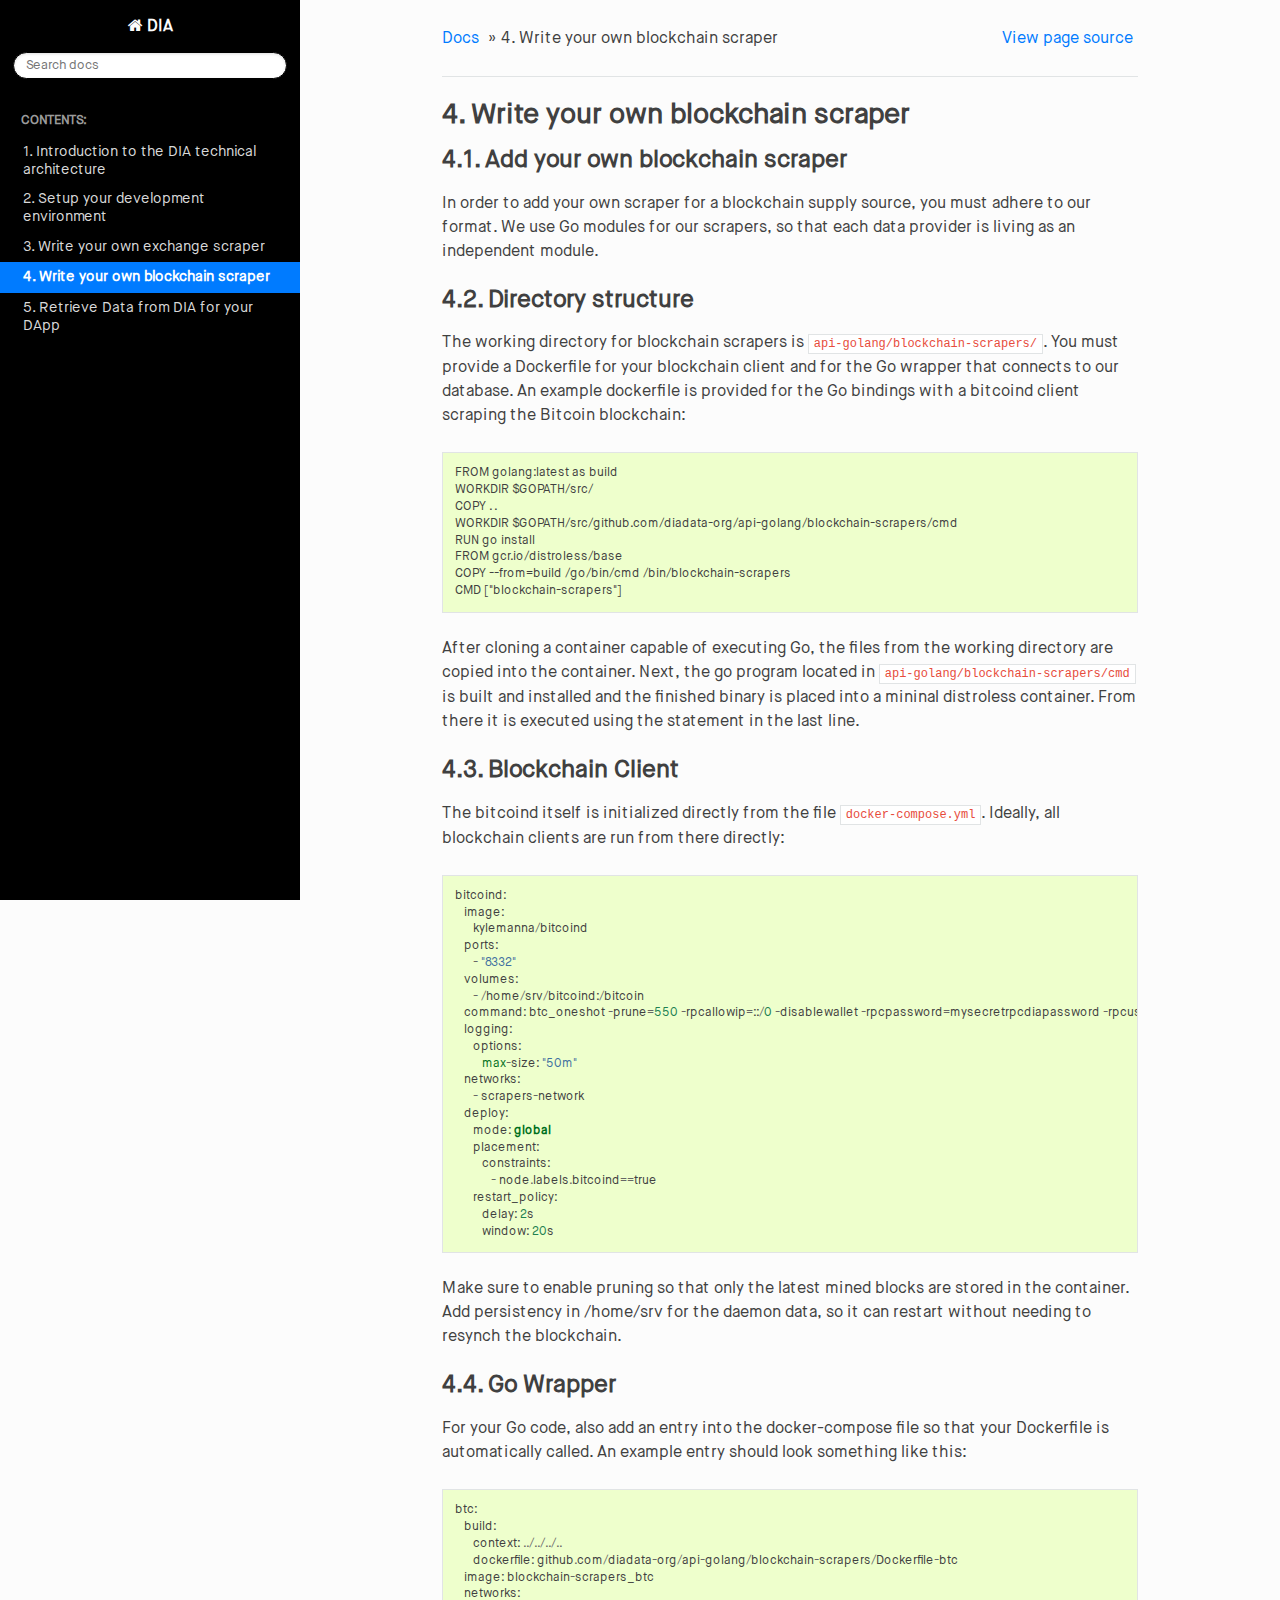
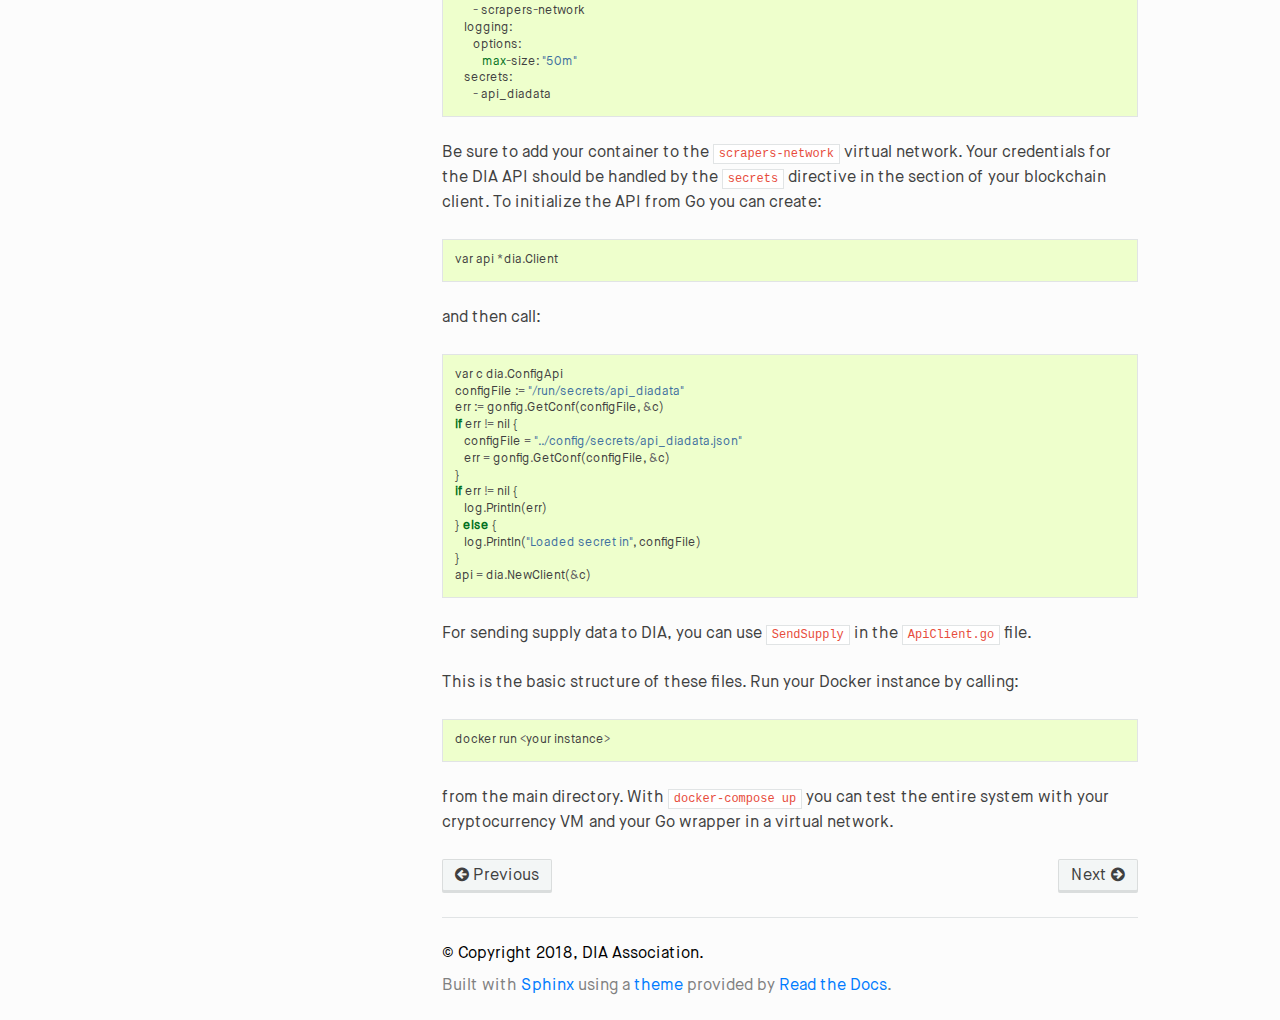
==== commit b3d0bf01: "- Fixed error while command "make html" - Fixed incorrect route to dia.css file while "make html"" ====
--- a/_build/html/blockchain-scrapers.html
+++ b/_build/html/blockchain-scrapers.html
@@ -26,7 +26,7 @@
 
   <link rel="stylesheet" href="_static/css/theme.css" type="text/css" />
   <link rel="stylesheet" href="_static/pygments.css" type="text/css" />
-  <link rel="stylesheet" href="_static/dia.css" type="text/css" />
+  <link rel="stylesheet" href="_static/css/dia.css" type="text/css" />
     <link rel="index" title="Index" href="genindex.html" />
     <link rel="search" title="Search" href="search.html" />
     <link rel="next" title="5. Retrieve Data from DIA for your DApp" href="retrieve-data.html" />
--- a/_build/html/_static/css/theme.css
+++ b/_build/html/_static/css/theme.css
@@ -1,6 +1,6 @@
-/* sphinx_rtd_theme version 0.4.0 | MIT license */
-/* Built 20180606 11:06 */
+/* sphinx_rtd_theme version 0.4.1 | MIT license */
+/* Built 20180727 10:07 */
 *{-webkit-box-sizing:border-box;-moz-box-sizing:border-box;box-sizing:border-box}article,aside,details,figcaption,figure,footer,header,hgroup,nav,section{display:block}audio,canvas,video{display:inline-block;*display:inline;*zoom:1}audio:not([controls]){display:none}[hidden]{display:none}*{-webkit-box-sizing:border-box;-moz-box-sizing:border-box;box-sizing:border-box}html{font-size:100%;-webkit-text-size-adjust:100%;-ms-text-size-adjust:100%}body{margin:0}a:hover,a:active{outline:0}abbr[title]{border-bottom:1px dotted}b,strong{font-weight:bold}blockquote{margin:0}dfn{font-style:italic}ins{background:#ff9;color:#000;text-decoration:none}mark{background:#ff0;color:#000;font-style:italic;font-weight:bold}pre,code,.rst-content tt,.rst-content code,kbd,samp{font-family:monospace,serif;_font-family:"courier new",monospace;font-size:1em}pre{white-space:pre}q{quotes:none}q:before,q:after{content:"";content:none}small{font-size:85%}sub,sup{font-size:75%;line-height:0;position:relative;vertical-align:baseline}sup{top:-0.5em}sub{bottom:-0.25em}ul,ol,dl{margin:0;padding:0;list-style:none;list-style-image:none}li{list-style:none}dd{margin:0}img{border:0;-ms-interpolation-mode:bicubic;vertical-align:middle;max-width:100%}svg:not(:root){overflow:hidden}figure{margin:0}form{margin:0}fieldset{border:0;margin:0;padding:0}label{cursor:pointer}legend{border:0;*margin-left:-7px;padding:0;white-space:normal}button,input,select,textarea{font-size:100%;margin:0;vertical-align:baseline;*vertical-align:middle}button,input{line-height:normal}button,input[type="button"],input[type="reset"],input[type="submit"]{cursor:pointer;-webkit-appearance:button;*overflow:visible}button[disabled],input[disabled]{cursor:default}input[type="checkbox"],input[type="radio"]{box-sizing:border-box;padding:0;*width:13px;*height:13px}input[type="search"]{-webkit-appearance:textfield;-moz-box-sizing:content-box;-webkit-box-sizing:content-box;box-sizing:content-box}input[type="search"]::-webkit-search-decoration,input[type="search"]::-webkit-search-cancel-button{-webkit-appearance:none}button::-moz-focus-inner,input::-moz-focus-inner{border:0;padding:0}textarea{overflow:auto;vertical-align:top;resize:vertical}table{border-collapse:collapse;border-spacing:0}td{vertical-align:top}.chromeframe{margin:.2em 0;background:#ccc;color:#000;padding:.2em 0}.ir{display:block;border:0;text-indent:-999em;overflow:hidden;background-color:transparent;background-repeat:no-repeat;text-align:left;direction:ltr;*line-height:0}.ir br{display:none}.hidden{display:none !important;visibility:hidden}.visuallyhidden{border:0;clip:rect(0 0 0 0);height:1px;margin:-1px;overflow:hidden;padding:0;position:absolute;width:1px}.visuallyhidden.focusable:active,.visuallyhidden.focusable:focus{clip:auto;height:auto;margin:0;overflow:visible;position:static;width:auto}.invisible{visibility:hidden}.relative{position:relative}big,small{font-size:100%}@media print{html,body,section{background:none !important}*{box-shadow:none !important;text-shadow:none !important;filter:none !important;-ms-filter:none !important}a,a:visited{text-decoration:underline}.ir a:after,a[href^="javascript:"]:after,a[href^="#"]:after{content:""}pre,blockquote{page-break-inside:avoid}thead{display:table-header-group}tr,img{page-break-inside:avoid}img{max-width:100% !important}@page{margin:.5cm}p,h2,.rst-content .toctree-wrapper p.caption,h3{orphans:3;widows:3}h2,.rst-content .toctree-wrapper p.caption,h3{page-break-after:avoid}}.fa:before,.wy-menu-vertical li span.toctree-expand:before,.wy-menu-vertical li.on a span.toctree-expand:before,.wy-menu-vertical li.current>a span.toctree-expand:before,.rst-content .admonition-title:before,.rst-content h1 .headerlink:before,.rst-content h2 .headerlink:before,.rst-content h3 .headerlink:before,.rst-content h4 .headerlink:before,.rst-content h5 .headerlink:before,.rst-content h6 .headerlink:before,.rst-content dl dt .headerlink:before,.rst-content p.caption .headerlink:before,.rst-content table>caption .headerlink:before,.rst-content tt.download span:first-child:before,.rst-content code.download span:first-child:before,.icon:before,.wy-dropdown .caret:before,.wy-inline-validate.wy-inline-validate-success .wy-input-context:before,.wy-inline-validate.wy-inline-validate-danger .wy-input-context:before,.wy-inline-validate.wy-inline-validate-warning .wy-input-context:before,.wy-inline-validate.wy-inline-validate-info .wy-input-context:before,.wy-alert,.rst-content .note,.rst-content .attention,.rst-content .caution,.rst-content .danger,.rst-content .error,.rst-content .hint,.rst-content .important,.rst-content .tip,.rst-content .warning,.rst-content .seealso,.rst-content .admonition-todo,.rst-content .admonition,.btn,input[type="text"],input[type="password"],input[type="email"],input[type="url"],input[type="date"],input[type="month"],input[type="time"],input[type="datetime"],input[type="datetime-local"],input[type="week"],input[type="number"],input[type="search"],input[type="tel"],input[type="color"],select,textarea,.wy-menu-vertical li.on a,.wy-menu-vertical li.current>a,.wy-side-nav-search>a,.wy-side-nav-search .wy-dropdown>a,.wy-nav-top a{-webkit-font-smoothing:antialiased}.clearfix{*zoom:1}.clearfix:before,.clearfix:after{display:table;content:""}.clearfix:after{clear:both}/*!
  *  Font Awesome 4.7.0 by @davegandy - http://fontawesome.io - @fontawesome
  *  License - http://fontawesome.io/license (Font: SIL OFL 1.1, CSS: MIT License)
- */@font-face{font-family:'FontAwesome';src:url("../fonts/fontawesome-webfont.eot?v=4.7.0");src:url("../fonts/fontawesome-webfont.eot?#iefix&v=4.7.0") format("embedded-opentype"),url("../fonts/fontawesome-webfont.woff2?v=4.7.0") format("woff2"),url("../fonts/fontawesome-webfont.woff?v=4.7.0") format("woff"),url("../fonts/fontawesome-webfont.ttf?v=4.7.0") format("truetype"),url("../fonts/fontawesome-webfont.svg?v=4.7.0#fontawesomeregular") format("svg");font-weight:normal;font-style:normal}.fa,.wy-menu-vertical li span.toctree-expand,.wy-menu-vertical li.on a span.toctree-expand,.wy-menu-vertical li.current>a span.toctree-expand,.rst-content .admonition-title,.rst-content h1 .headerlink,.rst-content h2 .headerlink,.rst-content h3 .headerlink,.rst-content h4 .headerlink,.rst-content h5 .headerlink,.rst-content h6 .headerlink,.rst-content dl dt .headerlink,.rst-content p.caption .headerlink,.rst-content table>caption .headerlink,.rst-content tt.download span:first-child,.rst-content code.download span:first-child,.icon{display:inline-block;font:normal normal normal 14px/1 FontAwesome;font-size:inherit;text-rendering:auto;-webkit-font-smoothing:antialiased;-moz-osx-font-smoothing:grayscale}.fa-lg{font-size:1.3333333333em;line-height:.75em;vertical-align:-15%}.fa-2x{font-size:2em}.fa-3x{font-size:3em}.fa-4x{font-size:4em}.fa-5x{font-size:5em}.fa-fw{width:1.2857142857em;text-align:center}.fa-ul{padding-left:0;margin-left:2.1428571429em;list-style-type:none}.fa-ul>li{position:relative}.fa-li{position:absolute;left:-2.1428571429em;width:2.1428571429em;top:.1428571429em;text-align:center}.fa-li.fa-lg{left:-1.8571428571em}.fa-border{padding:.2em .25em .15em;border:solid 0.08em #eee;border-radius:.1em}.fa-pull-left{float:left}.fa-pull-right{float:right}.fa.fa-pull-left,.wy-menu-vertical li span.fa-pull-left.toctree-expand,.wy-menu-vertical li.on a span.fa-pull-left.toctree-expand,.wy-menu-vertical li.current>a span.fa-pull-left.toctree-expand,.rst-content .fa-pull-left.admonition-title,.rst-content h1 .fa-pull-left.headerlink,.rst-content h2 .fa-pull-left.headerlink,.rst-content h3 .fa-pull-left.headerlink,.rst-content h4 .fa-pull-left.headerlink,.rst-content h5 .fa-pull-left.headerlink,.rst-content h6 .fa-pull-left.headerlink,.rst-content dl dt .fa-pull-left.headerlink,.rst-content p.caption .fa-pull-left.headerlink,.rst-content table>caption .fa-pull-left.headerlink,.rst-content tt.download span.fa-pull-left:first-child,.rst-content code.download span.fa-pull-left:first-child,.fa-pull-left.icon{margin-right:.3em}.fa.fa-pull-right,.wy-menu-vertical li span.fa-pull-right.toctree-expand,.wy-menu-vertical li.on a span.fa-pull-right.toctree-expand,.wy-menu-vertical li.current>a span.fa-pull-right.toctree-expand,.rst-content .fa-pull-right.admonition-title,.rst-content h1 .fa-pull-right.headerlink,.rst-content h2 .fa-pull-right.headerlink,.rst-content h3 .fa-pull-right.headerlink,.rst-content h4 .fa-pull-right.headerlink,.rst-content h5 .fa-pull-right.headerlink,.rst-content h6 .fa-pull-right.headerlink,.rst-content dl dt .fa-pull-right.headerlink,.rst-content p.caption .fa-pull-right.headerlink,.rst-content table>caption .fa-pull-right.headerlink,.rst-content tt.download span.fa-pull-right:first-child,.rst-content code.download span.fa-pull-right:first-child,.fa-pull-right.icon{margin-left:.3em}.pull-right{float:right}.pull-left{float:left}.fa.pull-left,.wy-menu-vertical li span.pull-left.toctree-expand,.wy-menu-vertical li.on a span.pull-left.toctree-expand,.wy-menu-vertical li.current>a span.pull-left.toctree-expand,.rst-content .pull-left.admonition-title,.rst-content h1 .pull-left.headerlink,.rst-content h2 .pull-left.headerlink,.rst-content h3 .pull-left.headerlink,.rst-content h4 .pull-left.headerlink,.rst-content h5 .pull-left.headerlink,.rst-content h6 .pull-left.headerlink,.rst-content dl dt .pull-left.headerlink,.rst-content p.caption .pull-left.headerlink,.rst-content table>caption .pull-left.headerlink,.rst-content tt.download span.pull-left:first-child,.rst-content code.download span.pull-left:first-child,.pull-left.icon{margin-right:.3em}.fa.pull-right,.wy-menu-vertical li span.pull-right.toctree-expand,.wy-menu-vertical li.on a span.pull-right.toctree-expand,.wy-menu-vertical li.current>a span.pull-right.toctree-expand,.rst-content .pull-right.admonition-title,.rst-content h1 .pull-right.headerlink,.rst-content h2 .pull-right.headerlink,.rst-content h3 .pull-right.headerlink,.rst-content h4 .pull-right.headerlink,.rst-content h5 .pull-right.headerlink,.rst-content h6 .pull-right.headerlink,.rst-content dl dt .pull-right.headerlink,.rst-content p.caption .pull-right.headerlink,.rst-content table>caption .pull-right.headerlink,.rst-content tt.download span.pull-right:first-child,.rst-content code.download span.pull-right:first-child,.pull-right.icon{margin-left:.3em}.fa-spin{-webkit-animation:fa-spin 2s infinite linear;animation:fa-spin 2s infinite linear}.fa-pulse{-webkit-animation:fa-spin 1s infinite steps(8);animation:fa-spin 1s infinite steps(8)}@-webkit-keyframes fa-spin{0%{-webkit-transform:rotate(0deg);transform:rotate(0deg)}100%{-webkit-transform:rotate(359deg);transform:rotate(359deg)}}@keyframes fa-spin{0%{-webkit-transform:rotate(0deg);transform:rotate(0deg)}100%{-webkit-transform:rotate(359deg);transform:rotate(359deg)}}.fa-rotate-90{-ms-filter:"progid:DXImageTransform.Microsoft.BasicImage(rotation=1)";-webkit-transform:rotate(90deg);-ms-transform:rotate(90deg);transform:rotate(90deg)}.fa-rotate-180{-ms-filter:"progid:DXImageTransform.Microsoft.BasicImage(rotation=2)";-webkit-transform:rotate(180deg);-ms-transform:rotate(180deg);transform:rotate(180deg)}.fa-rotate-270{-ms-filter:"progid:DXImageTransform.Microsoft.BasicImage(rotation=3)";-webkit-transform:rotate(270deg);-ms-transform:rotate(270deg);transform:rotate(270deg)}.fa-flip-horizontal{-ms-filter:"progid:DXImageTransform.Microsoft.BasicImage(rotation=0, mirror=1)";-webkit-transform:scale(-1, 1);-ms-transform:scale(-1, 1);transform:scale(-1, 1)}.fa-flip-vertical{-ms-filter:"progid:DXImageTransform.Microsoft.BasicImage(rotation=2, mirror=1)";-webkit-transform:scale(1, -1);-ms-transform:scale(1, -1);transform:scale(1, -1)}:root .fa-rotate-90,:root .fa-rotate-180,:root .fa-rotate-270,:root .fa-flip-horizontal,:root .fa-flip-vertical{filter:none}.fa-stack{position:relative;display:inline-block;width:2em;height:2em;line-height:2em;vertical-align:middle}.fa-stack-1x,.fa-stack-2x{position:absolute;left:0;width:100%;text-align:center}.fa-stack-1x{line-height:inherit}.fa-stack-2x{font-size:2em}.fa-inverse{color:#fff}.fa-glass:before{content:""}.fa-music:before{content:""}.fa-search:before,.icon-search:before{content:""}.fa-envelope-o:before{content:""}.fa-heart:before{content:""}.fa-star:before{content:""}.fa-star-o:before{content:""}.fa-user:before{content:""}.fa-film:before{content:""}.fa-th-large:before{content:""}.fa-th:before{content:""}.fa-th-list:before{content:""}.fa-check:before{content:""}.fa-remove:before,.fa-close:before,.fa-times:before{content:""}.fa-search-plus:before{content:""}.fa-search-minus:before{content:""}.fa-power-off:before{content:""}.fa-signal:before{content:""}.fa-gear:before,.fa-cog:before{content:""}.fa-trash-o:before{content:""}.fa-home:before,.icon-home:before{content:""}.fa-file-o:before{content:""}.fa-clock-o:before{content:""}.fa-road:before{content:""}.fa-download:before,.rst-content tt.download span:first-child:before,.rst-content code.download span:first-child:before{content:""}.fa-arrow-circle-o-down:before{content:""}.fa-arrow-circle-o-up:before{content:""}.fa-inbox:before{content:""}.fa-play-circle-o:before{content:""}.fa-rotate-right:before,.fa-repeat:before{content:""}.fa-refresh:before{content:""}.fa-list-alt:before{content:""}.fa-lock:before{content:""}.fa-flag:before{content:""}.fa-headphones:before{content:""}.fa-volume-off:before{content:""}.fa-volume-down:before{content:""}.fa-volume-up:before{content:""}.fa-qrcode:before{content:""}.fa-barcode:before{content:""}.fa-tag:before{content:""}.fa-tags:before{content:""}.fa-book:before,.icon-book:before{content:""}.fa-bookmark:before{content:""}.fa-print:before{content:""}.fa-camera:before{content:""}.fa-font:before{content:""}.fa-bold:before{content:""}.fa-italic:before{content:""}.fa-text-height:before{content:""}.fa-text-width:before{content:""}.fa-align-left:before{content:""}.fa-align-center:before{content:""}.fa-align-right:before{content:""}.fa-align-justify:before{content:""}.fa-list:before{content:""}.fa-dedent:before,.fa-outdent:before{content:""}.fa-indent:before{content:""}.fa-video-camera:before{content:""}.fa-photo:before,.fa-image:before,.fa-picture-o:before{content:""}.fa-pencil:before{content:""}.fa-map-marker:before{content:""}.fa-adjust:before{content:""}.fa-tint:before{content:""}.fa-edit:before,.fa-pencil-square-o:before{content:""}.fa-share-square-o:before{content:""}.fa-check-square-o:before{content:""}.fa-arrows:before{content:""}.fa-step-backward:before{content:""}.fa-fast-backward:before{content:""}.fa-backward:before{content:""}.fa-play:before{content:""}.fa-pause:before{content:""}.fa-stop:before{content:""}.fa-forward:before{content:""}.fa-fast-forward:before{content:""}.fa-step-forward:before{content:""}.fa-eject:before{content:""}.fa-chevron-left:before{content:""}.fa-chevron-right:before{content:""}.fa-plus-circle:before{content:""}.fa-minus-circle:before{content:""}.fa-times-circle:before,.wy-inline-validate.wy-inline-validate-danger .wy-input-context:before{content:""}.fa-check-circle:before,.wy-inline-validate.wy-inline-validate-success .wy-input-context:before{content:""}.fa-question-circle:before{content:""}.fa-info-circle:before{content:""}.fa-crosshairs:before{content:""}.fa-times-circle-o:before{content:""}.fa-check-circle-o:before{content:""}.fa-ban:before{content:""}.fa-arrow-left:before{content:""}.fa-arrow-right:before{content:""}.fa-arrow-up:before{content:""}.fa-arrow-down:before{content:""}.fa-mail-forward:before,.fa-share:before{content:""}.fa-expand:before{content:""}.fa-compress:before{content:""}.fa-plus:before{content:""}.fa-minus:before{content:""}.fa-asterisk:before{content:""}.fa-exclamation-circle:before,.wy-inline-validate.wy-inline-validate-warning .wy-input-context:before,.wy-inline-validate.wy-inline-validate-info .wy-input-context:before,.rst-content .admonition-title:before{content:""}.fa-gift:before{content:""}.fa-leaf:before{content:""}.fa-fire:before,.icon-fire:before{content:""}.fa-eye:before{content:""}.fa-eye-slash:before{content:""}.fa-warning:before,.fa-exclamation-triangle:before{content:""}.fa-plane:before{content:""}.fa-calendar:before{content:""}.fa-random:before{content:""}.fa-comment:before{content:""}.fa-magnet:before{content:""}.fa-chevron-up:before{content:""}.fa-chevron-down:before{content:""}.fa-retweet:before{content:""}.fa-shopping-cart:before{content:""}.fa-folder:before{content:""}.fa-folder-open:before{content:""}.fa-arrows-v:before{content:""}.fa-arrows-h:before{content:""}.fa-bar-chart-o:before,.fa-bar-chart:before{content:""}.fa-twitter-square:before{content:""}.fa-facebook-square:before{content:""}.fa-camera-retro:before{content:""}.fa-key:before{content:""}.fa-gears:before,.fa-cogs:before{content:""}.fa-comments:before{content:""}.fa-thumbs-o-up:before{content:""}.fa-thumbs-o-down:before{content:""}.fa-star-half:before{content:""}.fa-heart-o:before{content:""}.fa-sign-out:before{content:""}.fa-linkedin-square:before{content:""}.fa-thumb-tack:before{content:""}.fa-external-link:before{content:""}.fa-sign-in:before{content:""}.fa-trophy:before{content:""}.fa-github-square:before{content:""}.fa-upload:before{content:""}.fa-lemon-o:before{content:""}.fa-phone:before{content:""}.fa-square-o:before{content:""}.fa-bookmark-o:before{content:""}.fa-phone-square:before{content:""}.fa-twitter:before{content:""}.fa-facebook-f:before,.fa-facebook:before{content:""}.fa-github:before,.icon-github:before{content:""}.fa-unlock:before{content:""}.fa-credit-card:before{content:""}.fa-feed:before,.fa-rss:before{content:""}.fa-hdd-o:before{content:""}.fa-bullhorn:before{content:""}.fa-bell:before{content:""}.fa-certificate:before{content:""}.fa-hand-o-right:before{content:""}.fa-hand-o-left:before{content:""}.fa-hand-o-up:before{content:""}.fa-hand-o-down:before{content:""}.fa-arrow-circle-left:before,.icon-circle-arrow-left:before{content:""}.fa-arrow-circle-right:before,.icon-circle-arrow-right:before{content:""}.fa-arrow-circle-up:before{content:""}.fa-arrow-circle-down:before{content:""}.fa-globe:before{content:""}.fa-wrench:before{content:""}.fa-tasks:before{content:""}.fa-filter:before{content:""}.fa-briefcase:before{content:""}.fa-arrows-alt:before{content:""}.fa-group:before,.fa-users:before{content:""}.fa-chain:before,.fa-link:before,.icon-link:before{content:""}.fa-cloud:before{content:""}.fa-flask:before{content:""}.fa-cut:before,.fa-scissors:before{content:""}.fa-copy:before,.fa-files-o:before{content:""}.fa-paperclip:before{content:""}.fa-save:before,.fa-floppy-o:before{content:""}.fa-square:before{content:""}.fa-navicon:before,.fa-reorder:before,.fa-bars:before{content:""}.fa-list-ul:before{content:""}.fa-list-ol:before{content:""}.fa-strikethrough:before{content:""}.fa-underline:before{content:""}.fa-table:before{content:""}.fa-magic:before{content:""}.fa-truck:before{content:""}.fa-pinterest:before{content:""}.fa-pinterest-square:before{content:""}.fa-google-plus-square:before{content:""}.fa-google-plus:before{content:""}.fa-money:before{content:""}.fa-caret-down:before,.wy-dropdown .caret:before,.icon-caret-down:before{content:""}.fa-caret-up:before{content:""}.fa-caret-left:before{content:""}.fa-caret-right:before{content:""}.fa-columns:before{content:""}.fa-unsorted:before,.fa-sort:before{content:""}.fa-sort-down:before,.fa-sort-desc:before{content:""}.fa-sort-up:before,.fa-sort-asc:before{content:""}.fa-envelope:before{content:""}.fa-linkedin:before{content:""}.fa-rotate-left:before,.fa-undo:before{content:""}.fa-legal:before,.fa-gavel:before{content:""}.fa-dashboard:before,.fa-tachometer:before{content:""}.fa-comment-o:before{content:""}.fa-comments-o:before{content:""}.fa-flash:before,.fa-bolt:before{content:""}.fa-sitemap:before{content:""}.fa-umbrella:before{content:""}.fa-paste:before,.fa-clipboard:before{content:""}.fa-lightbulb-o:before{content:""}.fa-exchange:before{content:""}.fa-cloud-download:before{content:""}.fa-cloud-upload:before{content:""}.fa-user-md:before{content:""}.fa-stethoscope:before{content:""}.fa-suitcase:before{content:""}.fa-bell-o:before{content:""}.fa-coffee:before{content:""}.fa-cutlery:before{content:""}.fa-file-text-o:before{content:""}.fa-building-o:before{content:""}.fa-hospital-o:before{content:""}.fa-ambulance:before{content:""}.fa-medkit:before{content:""}.fa-fighter-jet:before{content:""}.fa-beer:before{content:""}.fa-h-square:before{content:""}.fa-plus-square:before{content:""}.fa-angle-double-left:before{content:""}.fa-angle-double-right:before{content:""}.fa-angle-double-up:before{content:""}.fa-angle-double-down:before{content:""}.fa-angle-left:before{content:""}.fa-angle-right:before{content:""}.fa-angle-up:before{content:""}.fa-angle-down:before{content:""}.fa-desktop:before{content:""}.fa-laptop:before{content:""}.fa-tablet:before{content:""}.fa-mobile-phone:before,.fa-mobile:before{content:""}.fa-circle-o:before{content:""}.fa-quote-left:before{content:""}.fa-quote-right:before{content:""}.fa-spinner:before{content:""}.fa-circle:before{content:""}.fa-mail-reply:before,.fa-reply:before{content:""}.fa-github-alt:before{content:""}.fa-folder-o:before{content:""}.fa-folder-open-o:before{content:""}.fa-smile-o:before{content:""}.fa-frown-o:before{content:""}.fa-meh-o:before{content:""}.fa-gamepad:before{content:""}.fa-keyboard-o:before{content:""}.fa-flag-o:before{content:""}.fa-flag-checkered:before{content:""}.fa-terminal:before{content:""}.fa-code:before{content:""}.fa-mail-reply-all:before,.fa-reply-all:before{content:""}.fa-star-half-empty:before,.fa-star-half-full:before,.fa-star-half-o:before{content:""}.fa-location-arrow:before{content:""}.fa-crop:before{content:""}.fa-code-fork:before{content:""}.fa-unlink:before,.fa-chain-broken:before{content:""}.fa-question:before{content:""}.fa-info:before{content:""}.fa-exclamation:before{content:""}.fa-superscript:before{content:""}.fa-subscript:before{content:""}.fa-eraser:before{content:""}.fa-puzzle-piece:before{content:""}.fa-microphone:before{content:""}.fa-microphone-slash:before{content:""}.fa-shield:before{content:""}.fa-calendar-o:before{content:""}.fa-fire-extinguisher:before{content:""}.fa-rocket:before{content:""}.fa-maxcdn:before{content:""}.fa-chevron-circle-left:before{content:""}.fa-chevron-circle-right:before{content:""}.fa-chevron-circle-up:before{content:""}.fa-chevron-circle-down:before{content:""}.fa-html5:before{content:""}.fa-css3:before{content:""}.fa-anchor:before{content:""}.fa-unlock-alt:before{content:""}.fa-bullseye:before{content:""}.fa-ellipsis-h:before{content:""}.fa-ellipsis-v:before{content:""}.fa-rss-square:before{content:""}.fa-play-circle:before{content:""}.fa-ticket:before{content:""}.fa-minus-square:before{content:""}.fa-minus-square-o:before,.wy-menu-vertical li.on a span.toctree-expand:before,.wy-menu-vertical li.current>a span.toctree-expand:before{content:""}.fa-level-up:before{content:""}.fa-level-down:before{content:""}.fa-check-square:before{content:""}.fa-pencil-square:before{content:""}.fa-external-link-square:before{content:""}.fa-share-square:before{content:""}.fa-compass:before{content:""}.fa-toggle-down:before,.fa-caret-square-o-down:before{content:""}.fa-toggle-up:before,.fa-caret-square-o-up:before{content:""}.fa-toggle-right:before,.fa-caret-square-o-right:before{content:""}.fa-euro:before,.fa-eur:before{content:""}.fa-gbp:before{content:""}.fa-dollar:before,.fa-usd:before{content:""}.fa-rupee:before,.fa-inr:before{content:""}.fa-cny:before,.fa-rmb:before,.fa-yen:before,.fa-jpy:before{content:""}.fa-ruble:before,.fa-rouble:before,.fa-rub:before{content:""}.fa-won:before,.fa-krw:before{content:""}.fa-bitcoin:before,.fa-btc:before{content:""}.fa-file:before{content:""}.fa-file-text:before{content:""}.fa-sort-alpha-asc:before{content:""}.fa-sort-alpha-desc:before{content:""}.fa-sort-amount-asc:before{content:""}.fa-sort-amount-desc:before{content:""}.fa-sort-numeric-asc:before{content:""}.fa-sort-numeric-desc:before{content:""}.fa-thumbs-up:before{content:""}.fa-thumbs-down:before{content:""}.fa-youtube-square:before{content:""}.fa-youtube:before{content:""}.fa-xing:before{content:""}.fa-xing-square:before{content:""}.fa-youtube-play:before{content:""}.fa-dropbox:before{content:""}.fa-stack-overflow:before{content:""}.fa-instagram:before{content:""}.fa-flickr:before{content:""}.fa-adn:before{content:""}.fa-bitbucket:before,.icon-bitbucket:before{content:""}.fa-bitbucket-square:before{content:""}.fa-tumblr:before{content:""}.fa-tumblr-square:before{content:""}.fa-long-arrow-down:before{content:""}.fa-long-arrow-up:before{content:""}.fa-long-arrow-left:before{content:""}.fa-long-arrow-right:before{content:""}.fa-apple:before{content:""}.fa-windows:before{content:""}.fa-android:before{content:""}.fa-linux:before{content:""}.fa-dribbble:before{content:""}.fa-skype:before{content:""}.fa-foursquare:before{content:""}.fa-trello:before{content:""}.fa-female:before{content:""}.fa-male:before{content:""}.fa-gittip:before,.fa-gratipay:before{content:""}.fa-sun-o:before{content:""}.fa-moon-o:before{content:""}.fa-archive:before{content:""}.fa-bug:before{content:""}.fa-vk:before{content:""}.fa-weibo:before{content:""}.fa-renren:before{content:""}.fa-pagelines:before{content:""}.fa-stack-exchange:before{content:""}.fa-arrow-circle-o-right:before{content:""}.fa-arrow-circle-o-left:before{content:""}.fa-toggle-left:before,.fa-caret-square-o-left:before{content:""}.fa-dot-circle-o:before{content:""}.fa-wheelchair:before{content:""}.fa-vimeo-square:before{content:""}.fa-turkish-lira:before,.fa-try:before{content:""}.fa-plus-square-o:before,.wy-menu-vertical li span.toctree-expand:before{content:""}.fa-space-shuttle:before{content:""}.fa-slack:before{content:""}.fa-envelope-square:before{content:""}.fa-wordpress:before{content:""}.fa-openid:before{content:""}.fa-institution:before,.fa-bank:before,.fa-university:before{content:""}.fa-mortar-board:before,.fa-graduation-cap:before{content:""}.fa-yahoo:before{content:""}.fa-google:before{content:""}.fa-reddit:before{content:""}.fa-reddit-square:before{content:""}.fa-stumbleupon-circle:before{content:""}.fa-stumbleupon:before{content:""}.fa-delicious:before{content:""}.fa-digg:before{content:""}.fa-pied-piper-pp:before{content:""}.fa-pied-piper-alt:before{content:""}.fa-drupal:before{content:""}.fa-joomla:before{content:""}.fa-language:before{content:""}.fa-fax:before{content:""}.fa-building:before{content:""}.fa-child:before{content:""}.fa-paw:before{content:""}.fa-spoon:before{content:""}.fa-cube:before{content:""}.fa-cubes:before{content:""}.fa-behance:before{content:""}.fa-behance-square:before{content:""}.fa-steam:before{content:""}.fa-steam-square:before{content:""}.fa-recycle:before{content:""}.fa-automobile:before,.fa-car:before{content:""}.fa-cab:before,.fa-taxi:before{content:""}.fa-tree:before{content:""}.fa-spotify:before{content:""}.fa-deviantart:before{content:""}.fa-soundcloud:before{content:""}.fa-database:before{content:""}.fa-file-pdf-o:before{content:""}.fa-file-word-o:before{content:""}.fa-file-excel-o:before{content:""}.fa-file-powerpoint-o:before{content:""}.fa-file-photo-o:before,.fa-file-picture-o:before,.fa-file-image-o:before{content:""}.fa-file-zip-o:before,.fa-file-archive-o:before{content:""}.fa-file-sound-o:before,.fa-file-audio-o:before{content:""}.fa-file-movie-o:before,.fa-file-video-o:before{content:""}.fa-file-code-o:before{content:""}.fa-vine:before{content:""}.fa-codepen:before{content:""}.fa-jsfiddle:before{content:""}.fa-life-bouy:before,.fa-life-buoy:before,.fa-life-saver:before,.fa-support:before,.fa-life-ring:before{content:""}.fa-circle-o-notch:before{content:""}.fa-ra:before,.fa-resistance:before,.fa-rebel:before{content:""}.fa-ge:before,.fa-empire:before{content:""}.fa-git-square:before{content:""}.fa-git:before{content:""}.fa-y-combinator-square:before,.fa-yc-square:before,.fa-hacker-news:before{content:""}.fa-tencent-weibo:before{content:""}.fa-qq:before{content:""}.fa-wechat:before,.fa-weixin:before{content:""}.fa-send:before,.fa-paper-plane:before{content:""}.fa-send-o:before,.fa-paper-plane-o:before{content:""}.fa-history:before{content:""}.fa-circle-thin:before{content:""}.fa-header:before{content:""}.fa-paragraph:before{content:""}.fa-sliders:before{content:""}.fa-share-alt:before{content:""}.fa-share-alt-square:before{content:""}.fa-bomb:before{content:""}.fa-soccer-ball-o:before,.fa-futbol-o:before{content:""}.fa-tty:before{content:""}.fa-binoculars:before{content:""}.fa-plug:before{content:""}.fa-slideshare:before{content:""}.fa-twitch:before{content:""}.fa-yelp:before{content:""}.fa-newspaper-o:before{content:""}.fa-wifi:before{content:""}.fa-calculator:before{content:""}.fa-paypal:before{content:""}.fa-google-wallet:before{content:""}.fa-cc-visa:before{content:""}.fa-cc-mastercard:before{content:""}.fa-cc-discover:before{content:""}.fa-cc-amex:before{content:""}.fa-cc-paypal:before{content:""}.fa-cc-stripe:before{content:""}.fa-bell-slash:before{content:""}.fa-bell-slash-o:before{content:""}.fa-trash:before{content:""}.fa-copyright:before{content:""}.fa-at:before{content:""}.fa-eyedropper:before{content:""}.fa-paint-brush:before{content:""}.fa-birthday-cake:before{content:""}.fa-area-chart:before{content:""}.fa-pie-chart:before{content:""}.fa-line-chart:before{content:""}.fa-lastfm:before{content:""}.fa-lastfm-square:before{content:""}.fa-toggle-off:before{content:""}.fa-toggle-on:before{content:""}.fa-bicycle:before{content:""}.fa-bus:before{content:""}.fa-ioxhost:before{content:""}.fa-angellist:before{content:""}.fa-cc:before{content:""}.fa-shekel:before,.fa-sheqel:before,.fa-ils:before{content:""}.fa-meanpath:before{content:""}.fa-buysellads:before{content:""}.fa-connectdevelop:before{content:""}.fa-dashcube:before{content:""}.fa-forumbee:before{content:""}.fa-leanpub:before{content:""}.fa-sellsy:before{content:""}.fa-shirtsinbulk:before{content:""}.fa-simplybuilt:before{content:""}.fa-skyatlas:before{content:""}.fa-cart-plus:before{content:""}.fa-cart-arrow-down:before{content:""}.fa-diamond:before{content:""}.fa-ship:before{content:""}.fa-user-secret:before{content:""}.fa-motorcycle:before{content:""}.fa-street-view:before{content:""}.fa-heartbeat:before{content:""}.fa-venus:before{content:""}.fa-mars:before{content:""}.fa-mercury:before{content:""}.fa-intersex:before,.fa-transgender:before{content:""}.fa-transgender-alt:before{content:""}.fa-venus-double:before{content:""}.fa-mars-double:before{content:""}.fa-venus-mars:before{content:""}.fa-mars-stroke:before{content:""}.fa-mars-stroke-v:before{content:""}.fa-mars-stroke-h:before{content:""}.fa-neuter:before{content:""}.fa-genderless:before{content:""}.fa-facebook-official:before{content:""}.fa-pinterest-p:before{content:""}.fa-whatsapp:before{content:""}.fa-server:before{content:""}.fa-user-plus:before{content:""}.fa-user-times:before{content:""}.fa-hotel:before,.fa-bed:before{content:""}.fa-viacoin:before{content:""}.fa-train:before{content:""}.fa-subway:before{content:""}.fa-medium:before{content:""}.fa-yc:before,.fa-y-combinator:before{content:""}.fa-optin-monster:before{content:""}.fa-opencart:before{content:""}.fa-expeditedssl:before{content:""}.fa-battery-4:before,.fa-battery:before,.fa-battery-full:before{content:""}.fa-battery-3:before,.fa-battery-three-quarters:before{content:""}.fa-battery-2:before,.fa-battery-half:before{content:""}.fa-battery-1:before,.fa-battery-quarter:before{content:""}.fa-battery-0:before,.fa-battery-empty:before{content:""}.fa-mouse-pointer:before{content:""}.fa-i-cursor:before{content:""}.fa-object-group:before{content:""}.fa-object-ungroup:before{content:""}.fa-sticky-note:before{content:""}.fa-sticky-note-o:before{content:""}.fa-cc-jcb:before{content:""}.fa-cc-diners-club:before{content:""}.fa-clone:before{content:""}.fa-balance-scale:before{content:""}.fa-hourglass-o:before{content:""}.fa-hourglass-1:before,.fa-hourglass-start:before{content:""}.fa-hourglass-2:before,.fa-hourglass-half:before{content:""}.fa-hourglass-3:before,.fa-hourglass-end:before{content:""}.fa-hourglass:before{content:""}.fa-hand-grab-o:before,.fa-hand-rock-o:before{content:""}.fa-hand-stop-o:before,.fa-hand-paper-o:before{content:""}.fa-hand-scissors-o:before{content:""}.fa-hand-lizard-o:before{content:""}.fa-hand-spock-o:before{content:""}.fa-hand-pointer-o:before{content:""}.fa-hand-peace-o:before{content:""}.fa-trademark:before{content:""}.fa-registered:before{content:""}.fa-creative-commons:before{content:""}.fa-gg:before{content:""}.fa-gg-circle:before{content:""}.fa-tripadvisor:before{content:""}.fa-odnoklassniki:before{content:""}.fa-odnoklassniki-square:before{content:""}.fa-get-pocket:before{content:""}.fa-wikipedia-w:before{content:""}.fa-safari:before{content:""}.fa-chrome:before{content:""}.fa-firefox:before{content:""}.fa-opera:before{content:""}.fa-internet-explorer:before{content:""}.fa-tv:before,.fa-television:before{content:""}.fa-contao:before{content:""}.fa-500px:before{content:""}.fa-amazon:before{content:""}.fa-calendar-plus-o:before{content:""}.fa-calendar-minus-o:before{content:""}.fa-calendar-times-o:before{content:""}.fa-calendar-check-o:before{content:""}.fa-industry:before{content:""}.fa-map-pin:before{content:""}.fa-map-signs:before{content:""}.fa-map-o:before{content:""}.fa-map:before{content:""}.fa-commenting:before{content:""}.fa-commenting-o:before{content:""}.fa-houzz:before{content:""}.fa-vimeo:before{content:""}.fa-black-tie:before{content:""}.fa-fonticons:before{content:""}.fa-reddit-alien:before{content:""}.fa-edge:before{content:""}.fa-credit-card-alt:before{content:""}.fa-codiepie:before{content:""}.fa-modx:before{content:""}.fa-fort-awesome:before{content:""}.fa-usb:before{content:""}.fa-product-hunt:before{content:""}.fa-mixcloud:before{content:""}.fa-scribd:before{content:""}.fa-pause-circle:before{content:""}.fa-pause-circle-o:before{content:""}.fa-stop-circle:before{content:""}.fa-stop-circle-o:before{content:""}.fa-shopping-bag:before{content:""}.fa-shopping-basket:before{content:""}.fa-hashtag:before{content:""}.fa-bluetooth:before{content:""}.fa-bluetooth-b:before{content:""}.fa-percent:before{content:""}.fa-gitlab:before,.icon-gitlab:before{content:""}.fa-wpbeginner:before{content:""}.fa-wpforms:before{content:""}.fa-envira:before{content:""}.fa-universal-access:before{content:""}.fa-wheelchair-alt:before{content:""}.fa-question-circle-o:before{content:""}.fa-blind:before{content:""}.fa-audio-description:before{content:""}.fa-volume-control-phone:before{content:""}.fa-braille:before{content:""}.fa-assistive-listening-systems:before{content:""}.fa-asl-interpreting:before,.fa-american-sign-language-interpreting:before{content:""}.fa-deafness:before,.fa-hard-of-hearing:before,.fa-deaf:before{content:""}.fa-glide:before{content:""}.fa-glide-g:before{content:""}.fa-signing:before,.fa-sign-language:before{content:""}.fa-low-vision:before{content:""}.fa-viadeo:before{content:""}.fa-viadeo-square:before{content:""}.fa-snapchat:before{content:""}.fa-snapchat-ghost:before{content:""}.fa-snapchat-square:before{content:""}.fa-pied-piper:before{content:""}.fa-first-order:before{content:""}.fa-yoast:before{content:""}.fa-themeisle:before{content:""}.fa-google-plus-circle:before,.fa-google-plus-official:before{content:""}.fa-fa:before,.fa-font-awesome:before{content:""}.fa-handshake-o:before{content:""}.fa-envelope-open:before{content:""}.fa-envelope-open-o:before{content:""}.fa-linode:before{content:""}.fa-address-book:before{content:""}.fa-address-book-o:before{content:""}.fa-vcard:before,.fa-address-card:before{content:""}.fa-vcard-o:before,.fa-address-card-o:before{content:""}.fa-user-circle:before{content:""}.fa-user-circle-o:before{content:""}.fa-user-o:before{content:""}.fa-id-badge:before{content:""}.fa-drivers-license:before,.fa-id-card:before{content:""}.fa-drivers-license-o:before,.fa-id-card-o:before{content:""}.fa-quora:before{content:""}.fa-free-code-camp:before{content:""}.fa-telegram:before{content:""}.fa-thermometer-4:before,.fa-thermometer:before,.fa-thermometer-full:before{content:""}.fa-thermometer-3:before,.fa-thermometer-three-quarters:before{content:""}.fa-thermometer-2:before,.fa-thermometer-half:before{content:""}.fa-thermometer-1:before,.fa-thermometer-quarter:before{content:""}.fa-thermometer-0:before,.fa-thermometer-empty:before{content:""}.fa-shower:before{content:""}.fa-bathtub:before,.fa-s15:before,.fa-bath:before{content:""}.fa-podcast:before{content:""}.fa-window-maximize:before{content:""}.fa-window-minimize:before{content:""}.fa-window-restore:before{content:""}.fa-times-rectangle:before,.fa-window-close:before{content:""}.fa-times-rectangle-o:before,.fa-window-close-o:before{content:""}.fa-bandcamp:before{content:""}.fa-grav:before{content:""}.fa-etsy:before{content:""}.fa-imdb:before{content:""}.fa-ravelry:before{content:""}.fa-eercast:before{content:""}.fa-microchip:before{content:""}.fa-snowflake-o:before{content:""}.fa-superpowers:before{content:""}.fa-wpexplorer:before{content:""}.fa-meetup:before{content:""}.sr-only{position:absolute;width:1px;height:1px;padding:0;margin:-1px;overflow:hidden;clip:rect(0, 0, 0, 0);border:0}.sr-only-focusable:active,.sr-only-focusable:focus{position:static;width:auto;height:auto;margin:0;overflow:visible;clip:auto}.fa,.wy-menu-vertical li span.toctree-expand,.wy-menu-vertical li.on a span.toctree-expand,.wy-menu-vertical li.current>a span.toctree-expand,.rst-content .admonition-title,.rst-content h1 .headerlink,.rst-content h2 .headerlink,.rst-content h3 .headerlink,.rst-content h4 .headerlink,.rst-content h5 .headerlink,.rst-content h6 .headerlink,.rst-content dl dt .headerlink,.rst-content p.caption .headerlink,.rst-content table>caption .headerlink,.rst-content tt.download span:first-child,.rst-content code.download span:first-child,.icon,.wy-dropdown .caret,.wy-inline-validate.wy-inline-validate-success .wy-input-context,.wy-inline-validate.wy-inline-validate-danger .wy-input-context,.wy-inline-validate.wy-inline-validate-warning .wy-input-context,.wy-inline-validate.wy-inline-validate-info .wy-input-context{font-family:inherit}.fa:before,.wy-menu-vertical li span.toctree-expand:before,.wy-menu-vertical li.on a span.toctree-expand:before,.wy-menu-vertical li.current>a span.toctree-expand:before,.rst-content .admonition-title:before,.rst-content h1 .headerlink:before,.rst-content h2 .headerlink:before,.rst-content h3 .headerlink:before,.rst-content h4 .headerlink:before,.rst-content h5 .headerlink:before,.rst-content h6 .headerlink:before,.rst-content dl dt .headerlink:before,.rst-content p.caption .headerlink:before,.rst-content table>caption .headerlink:before,.rst-content tt.download span:first-child:before,.rst-content code.download span:first-child:before,.icon:before,.wy-dropdown .caret:before,.wy-inline-validate.wy-inline-validate-success .wy-input-context:before,.wy-inline-validate.wy-inline-validate-danger .wy-input-context:before,.wy-inline-validate.wy-inline-validate-warning .wy-input-context:before,.wy-inline-validate.wy-inline-validate-info .wy-input-context:before{font-family:"FontAwesome";display:inline-block;font-style:normal;font-weight:normal;line-height:1;text-decoration:inherit}a .fa,a .wy-menu-vertical li span.toctree-expand,.wy-menu-vertical li a span.toctree-expand,.wy-menu-vertical li.on a span.toctree-expand,.wy-menu-vertical li.current>a span.toctree-expand,a .rst-content .admonition-title,.rst-content a .admonition-title,a .rst-content h1 .headerlink,.rst-content h1 a .headerlink,a .rst-content h2 .headerlink,.rst-content h2 a .headerlink,a .rst-content h3 .headerlink,.rst-content h3 a .headerlink,a .rst-content h4 .headerlink,.rst-content h4 a .headerlink,a .rst-content h5 .headerlink,.rst-content h5 a .headerlink,a .rst-content h6 .headerlink,.rst-content h6 a .headerlink,a .rst-content dl dt .headerlink,.rst-content dl dt a .headerlink,a .rst-content p.caption .headerlink,.rst-content p.caption a .headerlink,a .rst-content table>caption .headerlink,.rst-content table>caption a .headerlink,a .rst-content tt.download span:first-child,.rst-content tt.download a span:first-child,a .rst-content code.download span:first-child,.rst-content code.download a span:first-child,a .icon{display:inline-block;text-decoration:inherit}.btn .fa,.btn .wy-menu-vertical li span.toctree-expand,.wy-menu-vertical li .btn span.toctree-expand,.btn .wy-menu-vertical li.on a span.toctree-expand,.wy-menu-vertical li.on a .btn span.toctree-expand,.btn .wy-menu-vertical li.current>a span.toctree-expand,.wy-menu-vertical li.current>a .btn span.toctree-expand,.btn .rst-content .admonition-title,.rst-content .btn .admonition-title,.btn .rst-content h1 .headerlink,.rst-content h1 .btn .headerlink,.btn .rst-content h2 .headerlink,.rst-content h2 .btn .headerlink,.btn .rst-content h3 .headerlink,.rst-content h3 .btn .headerlink,.btn .rst-content h4 .headerlink,.rst-content h4 .btn .headerlink,.btn .rst-content h5 .headerlink,.rst-content h5 .btn .headerlink,.btn .rst-content h6 .headerlink,.rst-content h6 .btn .headerlink,.btn .rst-content dl dt .headerlink,.rst-content dl dt .btn .headerlink,.btn .rst-content p.caption .headerlink,.rst-content p.caption .btn .headerlink,.btn .rst-content table>caption .headerlink,.rst-content table>caption .btn .headerlink,.btn .rst-content tt.download span:first-child,.rst-content tt.download .btn span:first-child,.btn .rst-content code.download span:first-child,.rst-content code.download .btn span:first-child,.btn .icon,.nav .fa,.nav .wy-menu-vertical li span.toctree-expand,.wy-menu-vertical li .nav span.toctree-expand,.nav .wy-menu-vertical li.on a span.toctree-expand,.wy-menu-vertical li.on a .nav span.toctree-expand,.nav .wy-menu-vertical li.current>a span.toctree-expand,.wy-menu-vertical li.current>a .nav span.toctree-expand,.nav .rst-content .admonition-title,.rst-content .nav .admonition-title,.nav .rst-content h1 .headerlink,.rst-content h1 .nav .headerlink,.nav .rst-content h2 .headerlink,.rst-content h2 .nav .headerlink,.nav .rst-content h3 .headerlink,.rst-content h3 .nav .headerlink,.nav .rst-content h4 .headerlink,.rst-content h4 .nav .headerlink,.nav .rst-content h5 .headerlink,.rst-content h5 .nav .headerlink,.nav .rst-content h6 .headerlink,.rst-content h6 .nav .headerlink,.nav .rst-content dl dt .headerlink,.rst-content dl dt .nav .headerlink,.nav .rst-content p.caption .headerlink,.rst-content p.caption .nav .headerlink,.nav .rst-content table>caption .headerlink,.rst-content table>caption .nav .headerlink,.nav .rst-content tt.download span:first-child,.rst-content tt.download .nav span:first-child,.nav .rst-content code.download span:first-child,.rst-content code.download .nav span:first-child,.nav .icon{display:inline}.btn .fa.fa-large,.btn .wy-menu-vertical li span.fa-large.toctree-expand,.wy-menu-vertical li .btn span.fa-large.toctree-expand,.btn .rst-content .fa-large.admonition-title,.rst-content .btn .fa-large.admonition-title,.btn .rst-content h1 .fa-large.headerlink,.rst-content h1 .btn .fa-large.headerlink,.btn .rst-content h2 .fa-large.headerlink,.rst-content h2 .btn .fa-large.headerlink,.btn .rst-content h3 .fa-large.headerlink,.rst-content h3 .btn .fa-large.headerlink,.btn .rst-content h4 .fa-large.headerlink,.rst-content h4 .btn .fa-large.headerlink,.btn .rst-content h5 .fa-large.headerlink,.rst-content h5 .btn .fa-large.headerlink,.btn .rst-content h6 .fa-large.headerlink,.rst-content h6 .btn .fa-large.headerlink,.btn .rst-content dl dt .fa-large.headerlink,.rst-content dl dt .btn .fa-large.headerlink,.btn .rst-content p.caption .fa-large.headerlink,.rst-content p.caption .btn .fa-large.headerlink,.btn .rst-content table>caption .fa-large.headerlink,.rst-content table>caption .btn .fa-large.headerlink,.btn .rst-content tt.download span.fa-large:first-child,.rst-content tt.download .btn span.fa-large:first-child,.btn .rst-content code.download span.fa-large:first-child,.rst-content code.download .btn span.fa-large:first-child,.btn .fa-large.icon,.nav .fa.fa-large,.nav .wy-menu-vertical li span.fa-large.toctree-expand,.wy-menu-vertical li .nav span.fa-large.toctree-expand,.nav .rst-content .fa-large.admonition-title,.rst-content .nav .fa-large.admonition-title,.nav .rst-content h1 .fa-large.headerlink,.rst-content h1 .nav .fa-large.headerlink,.nav .rst-content h2 .fa-large.headerlink,.rst-content h2 .nav .fa-large.headerlink,.nav .rst-content h3 .fa-large.headerlink,.rst-content h3 .nav .fa-large.headerlink,.nav .rst-content h4 .fa-large.headerlink,.rst-content h4 .nav .fa-large.headerlink,.nav .rst-content h5 .fa-large.headerlink,.rst-content h5 .nav .fa-large.headerlink,.nav .rst-content h6 .fa-large.headerlink,.rst-content h6 .nav .fa-large.headerlink,.nav .rst-content dl dt .fa-large.headerlink,.rst-content dl dt .nav .fa-large.headerlink,.nav .rst-content p.caption .fa-large.headerlink,.rst-content p.caption .nav .fa-large.headerlink,.nav .rst-content table>caption .fa-large.headerlink,.rst-content table>caption .nav .fa-large.headerlink,.nav .rst-content tt.download span.fa-large:first-child,.rst-content tt.download .nav span.fa-large:first-child,.nav .rst-content code.download span.fa-large:first-child,.rst-content code.download .nav span.fa-large:first-child,.nav .fa-large.icon{line-height:.9em}.btn .fa.fa-spin,.btn .wy-menu-vertical li span.fa-spin.toctree-expand,.wy-menu-vertical li .btn span.fa-spin.toctree-expand,.btn .rst-content .fa-spin.admonition-title,.rst-content .btn .fa-spin.admonition-title,.btn .rst-content h1 .fa-spin.headerlink,.rst-content h1 .btn .fa-spin.headerlink,.btn .rst-content h2 .fa-spin.headerlink,.rst-content h2 .btn .fa-spin.headerlink,.btn .rst-content h3 .fa-spin.headerlink,.rst-content h3 .btn .fa-spin.headerlink,.btn .rst-content h4 .fa-spin.headerlink,.rst-content h4 .btn .fa-spin.headerlink,.btn .rst-content h5 .fa-spin.headerlink,.rst-content h5 .btn .fa-spin.headerlink,.btn .rst-content h6 .fa-spin.headerlink,.rst-content h6 .btn .fa-spin.headerlink,.btn .rst-content dl dt .fa-spin.headerlink,.rst-content dl dt .btn .fa-spin.headerlink,.btn .rst-content p.caption .fa-spin.headerlink,.rst-content p.caption .btn .fa-spin.headerlink,.btn .rst-content table>caption .fa-spin.headerlink,.rst-content table>caption .btn .fa-spin.headerlink,.btn .rst-content tt.download span.fa-spin:first-child,.rst-content tt.download .btn span.fa-spin:first-child,.btn .rst-content code.download span.fa-spin:first-child,.rst-content code.download .btn span.fa-spin:first-child,.btn .fa-spin.icon,.nav .fa.fa-spin,.nav .wy-menu-vertical li span.fa-spin.toctree-expand,.wy-menu-vertical li .nav span.fa-spin.toctree-expand,.nav .rst-content .fa-spin.admonition-title,.rst-content .nav .fa-spin.admonition-title,.nav .rst-content h1 .fa-spin.headerlink,.rst-content h1 .nav .fa-spin.headerlink,.nav .rst-content h2 .fa-spin.headerlink,.rst-content h2 .nav .fa-spin.headerlink,.nav .rst-content h3 .fa-spin.headerlink,.rst-content h3 .nav .fa-spin.headerlink,.nav .rst-content h4 .fa-spin.headerlink,.rst-content h4 .nav .fa-spin.headerlink,.nav .rst-content h5 .fa-spin.headerlink,.rst-content h5 .nav .fa-spin.headerlink,.nav .rst-content h6 .fa-spin.headerlink,.rst-content h6 .nav .fa-spin.headerlink,.nav .rst-content dl dt .fa-spin.headerlink,.rst-content dl dt .nav .fa-spin.headerlink,.nav .rst-content p.caption .fa-spin.headerlink,.rst-content p.caption .nav .fa-spin.headerlink,.nav .rst-content table>caption .fa-spin.headerlink,.rst-content table>caption .nav .fa-spin.headerlink,.nav .rst-content tt.download span.fa-spin:first-child,.rst-content tt.download .nav span.fa-spin:first-child,.nav .rst-content code.download span.fa-spin:first-child,.rst-content code.download .nav span.fa-spin:first-child,.nav .fa-spin.icon{display:inline-block}.btn.fa:before,.wy-menu-vertical li span.btn.toctree-expand:before,.rst-content .btn.admonition-title:before,.rst-content h1 .btn.headerlink:before,.rst-content h2 .btn.headerlink:before,.rst-content h3 .btn.headerlink:before,.rst-content h4 .btn.headerlink:before,.rst-content h5 .btn.headerlink:before,.rst-content h6 .btn.headerlink:before,.rst-content dl dt .btn.headerlink:before,.rst-content p.caption .btn.headerlink:before,.rst-content table>caption .btn.headerlink:before,.rst-content tt.download span.btn:first-child:before,.rst-content code.download span.btn:first-child:before,.btn.icon:before{opacity:.5;-webkit-transition:opacity .05s ease-in;-moz-transition:opacity .05s ease-in;transition:opacity .05s ease-in}.btn.fa:hover:before,.wy-menu-vertical li span.btn.toctree-expand:hover:before,.rst-content .btn.admonition-title:hover:before,.rst-content h1 .btn.headerlink:hover:before,.rst-content h2 .btn.headerlink:hover:before,.rst-content h3 .btn.headerlink:hover:before,.rst-content h4 .btn.headerlink:hover:before,.rst-content h5 .btn.headerlink:hover:before,.rst-content h6 .btn.headerlink:hover:before,.rst-content dl dt .btn.headerlink:hover:before,.rst-content p.caption .btn.headerlink:hover:before,.rst-content table>caption .btn.headerlink:hover:before,.rst-content tt.download span.btn:first-child:hover:before,.rst-content code.download span.btn:first-child:hover:before,.btn.icon:hover:before{opacity:1}.btn-mini .fa:before,.btn-mini .wy-menu-vertical li span.toctree-expand:before,.wy-menu-vertical li .btn-mini span.toctree-expand:before,.btn-mini .rst-content .admonition-title:before,.rst-content .btn-mini .admonition-title:before,.btn-mini .rst-content h1 .headerlink:before,.rst-content h1 .btn-mini .headerlink:before,.btn-mini .rst-content h2 .headerlink:before,.rst-content h2 .btn-mini .headerlink:before,.btn-mini .rst-content h3 .headerlink:before,.rst-content h3 .btn-mini .headerlink:before,.btn-mini .rst-content h4 .headerlink:before,.rst-content h4 .btn-mini .headerlink:before,.btn-mini .rst-content h5 .headerlink:before,.rst-content h5 .btn-mini .headerlink:before,.btn-mini .rst-content h6 .headerlink:before,.rst-content h6 .btn-mini .headerlink:before,.btn-mini .rst-content dl dt .headerlink:before,.rst-content dl dt .btn-mini .headerlink:before,.btn-mini .rst-content p.caption .headerlink:before,.rst-content p.caption .btn-mini .headerlink:before,.btn-mini .rst-content table>caption .headerlink:before,.rst-content table>caption .btn-mini .headerlink:before,.btn-mini .rst-content tt.download span:first-child:before,.rst-content tt.download .btn-mini span:first-child:before,.btn-mini .rst-content code.download span:first-child:before,.rst-content code.download .btn-mini span:first-child:before,.btn-mini .icon:before{font-size:14px;vertical-align:-15%}.wy-alert,.rst-content .note,.rst-content .attention,.rst-content .caution,.rst-content .danger,.rst-content .error,.rst-content .hint,.rst-content .important,.rst-content .tip,.rst-content .warning,.rst-content .seealso,.rst-content .admonition-todo,.rst-content .admonition{padding:12px;line-height:24px;margin-bottom:24px;background:#e7f2fa}.wy-alert-title,.rst-content .admonition-title{color:#fff;font-weight:bold;display:block;color:#fff;background:#6ab0de;margin:-12px;padding:6px 12px;margin-bottom:12px}.wy-alert.wy-alert-danger,.rst-content .wy-alert-danger.note,.rst-content .wy-alert-danger.attention,.rst-content .wy-alert-danger.caution,.rst-content .danger,.rst-content .error,.rst-content .wy-alert-danger.hint,.rst-content .wy-alert-danger.important,.rst-content .wy-alert-danger.tip,.rst-content .wy-alert-danger.warning,.rst-content .wy-alert-danger.seealso,.rst-content .wy-alert-danger.admonition-todo,.rst-content .wy-alert-danger.admonition{background:#fdf3f2}.wy-alert.wy-alert-danger .wy-alert-title,.rst-content .wy-alert-danger.note .wy-alert-title,.rst-content .wy-alert-danger.attention .wy-alert-title,.rst-content .wy-alert-danger.caution .wy-alert-title,.rst-content .danger .wy-alert-title,.rst-content .error .wy-alert-title,.rst-content .wy-alert-danger.hint .wy-alert-title,.rst-content .wy-alert-danger.important .wy-alert-title,.rst-content .wy-alert-danger.tip .wy-alert-title,.rst-content .wy-alert-danger.warning .wy-alert-title,.rst-content .wy-alert-danger.seealso .wy-alert-title,.rst-content .wy-alert-danger.admonition-todo .wy-alert-title,.rst-content .wy-alert-danger.admonition .wy-alert-title,.wy-alert.wy-alert-danger .rst-content .admonition-title,.rst-content .wy-alert.wy-alert-danger .admonition-title,.rst-content .wy-alert-danger.note .admonition-title,.rst-content .wy-alert-danger.attention .admonition-title,.rst-content .wy-alert-danger.caution .admonition-title,.rst-content .danger .admonition-title,.rst-content .error .admonition-title,.rst-content .wy-alert-danger.hint .admonition-title,.rst-content .wy-alert-danger.important .admonition-title,.rst-content .wy-alert-danger.tip .admonition-title,.rst-content .wy-alert-danger.warning .admonition-title,.rst-content .wy-alert-danger.seealso .admonition-title,.rst-content .wy-alert-danger.admonition-todo .admonition-title,.rst-content .wy-alert-danger.admonition .admonition-title{background:#f29f97}.wy-alert.wy-alert-warning,.rst-content .wy-alert-warning.note,.rst-content .attention,.rst-content .caution,.rst-content .wy-alert-warning.danger,.rst-content .wy-alert-warning.error,.rst-content .wy-alert-warning.hint,.rst-content .wy-alert-warning.important,.rst-content .wy-alert-warning.tip,.rst-content .warning,.rst-content .wy-alert-warning.seealso,.rst-content .admonition-todo,.rst-content .wy-alert-warning.admonition{background:#ffedcc}.wy-alert.wy-alert-warning .wy-alert-title,.rst-content .wy-alert-warning.note .wy-alert-title,.rst-content .attention .wy-alert-title,.rst-content .caution .wy-alert-title,.rst-content .wy-alert-warning.danger .wy-alert-title,.rst-content .wy-alert-warning.error .wy-alert-title,.rst-content .wy-alert-warning.hint .wy-alert-title,.rst-content .wy-alert-warning.important .wy-alert-title,.rst-content .wy-alert-warning.tip .wy-alert-title,.rst-content .warning .wy-alert-title,.rst-content .wy-alert-warning.seealso .wy-alert-title,.rst-content .admonition-todo .wy-alert-title,.rst-content .wy-alert-warning.admonition .wy-alert-title,.wy-alert.wy-alert-warning .rst-content .admonition-title,.rst-content .wy-alert.wy-alert-warning .admonition-title,.rst-content .wy-alert-warning.note .admonition-title,.rst-content .attention .admonition-title,.rst-content .caution .admonition-title,.rst-content .wy-alert-warning.danger .admonition-title,.rst-content .wy-alert-warning.error .admonition-title,.rst-content .wy-alert-warning.hint .admonition-title,.rst-content .wy-alert-warning.important .admonition-title,.rst-content .wy-alert-warning.tip .admonition-title,.rst-content .warning .admonition-title,.rst-content .wy-alert-warning.seealso .admonition-title,.rst-content .admonition-todo .admonition-title,.rst-content .wy-alert-warning.admonition .admonition-title{background:#f0b37e}.wy-alert.wy-alert-info,.rst-content .note,.rst-content .wy-alert-info.attention,.rst-content .wy-alert-info.caution,.rst-content .wy-alert-info.danger,.rst-content .wy-alert-info.error,.rst-content .wy-alert-info.hint,.rst-content .wy-alert-info.important,.rst-content .wy-alert-info.tip,.rst-content .wy-alert-info.warning,.rst-content .seealso,.rst-content .wy-alert-info.admonition-todo,.rst-content .wy-alert-info.admonition{background:#e7f2fa}.wy-alert.wy-alert-info .wy-alert-title,.rst-content .note .wy-alert-title,.rst-content .wy-alert-info.attention .wy-alert-title,.rst-content .wy-alert-info.caution .wy-alert-title,.rst-content .wy-alert-info.danger .wy-alert-title,.rst-content .wy-alert-info.error .wy-alert-title,.rst-content .wy-alert-info.hint .wy-alert-title,.rst-content .wy-alert-info.important .wy-alert-title,.rst-content .wy-alert-info.tip .wy-alert-title,.rst-content .wy-alert-info.warning .wy-alert-title,.rst-content .seealso .wy-alert-title,.rst-content .wy-alert-info.admonition-todo .wy-alert-title,.rst-content .wy-alert-info.admonition .wy-alert-title,.wy-alert.wy-alert-info .rst-content .admonition-title,.rst-content .wy-alert.wy-alert-info .admonition-title,.rst-content .note .admonition-title,.rst-content .wy-alert-info.attention .admonition-title,.rst-content .wy-alert-info.caution .admonition-title,.rst-content .wy-alert-info.danger .admonition-title,.rst-content .wy-alert-info.error .admonition-title,.rst-content .wy-alert-info.hint .admonition-title,.rst-content .wy-alert-info.important .admonition-title,.rst-content .wy-alert-info.tip .admonition-title,.rst-content .wy-alert-info.warning .admonition-title,.rst-content .seealso .admonition-title,.rst-content .wy-alert-info.admonition-todo .admonition-title,.rst-content .wy-alert-info.admonition .admonition-title{background:#6ab0de}.wy-alert.wy-alert-success,.rst-content .wy-alert-success.note,.rst-content .wy-alert-success.attention,.rst-content .wy-alert-success.caution,.rst-content .wy-alert-success.danger,.rst-content .wy-alert-success.error,.rst-content .hint,.rst-content .important,.rst-content .tip,.rst-content .wy-alert-success.warning,.rst-content .wy-alert-success.seealso,.rst-content .wy-alert-success.admonition-todo,.rst-content .wy-alert-success.admonition{background:#dbfaf4}.wy-alert.wy-alert-success .wy-alert-title,.rst-content .wy-alert-success.note .wy-alert-title,.rst-content .wy-alert-success.attention .wy-alert-title,.rst-content .wy-alert-success.caution .wy-alert-title,.rst-content .wy-alert-success.danger .wy-alert-title,.rst-content .wy-alert-success.error .wy-alert-title,.rst-content .hint .wy-alert-title,.rst-content .important .wy-alert-title,.rst-content .tip .wy-alert-title,.rst-content .wy-alert-success.warning .wy-alert-title,.rst-content .wy-alert-success.seealso .wy-alert-title,.rst-content .wy-alert-success.admonition-todo .wy-alert-title,.rst-content .wy-alert-success.admonition .wy-alert-title,.wy-alert.wy-alert-success .rst-content .admonition-title,.rst-content .wy-alert.wy-alert-success .admonition-title,.rst-content .wy-alert-success.note .admonition-title,.rst-content .wy-alert-success.attention .admonition-title,.rst-content .wy-alert-success.caution .admonition-title,.rst-content .wy-alert-success.danger .admonition-title,.rst-content .wy-alert-success.error .admonition-title,.rst-content .hint .admonition-title,.rst-content .important .admonition-title,.rst-content .tip .admonition-title,.rst-content .wy-alert-success.warning .admonition-title,.rst-content .wy-alert-success.seealso .admonition-title,.rst-content .wy-alert-success.admonition-todo .admonition-title,.rst-content .wy-alert-success.admonition .admonition-title{background:#1abc9c}.wy-alert.wy-alert-neutral,.rst-content .wy-alert-neutral.note,.rst-content .wy-alert-neutral.attention,.rst-content .wy-alert-neutral.caution,.rst-content .wy-alert-neutral.danger,.rst-content .wy-alert-neutral.error,.rst-content .wy-alert-neutral.hint,.rst-content .wy-alert-neutral.important,.rst-content .wy-alert-neutral.tip,.rst-content .wy-alert-neutral.warning,.rst-content .wy-alert-neutral.seealso,.rst-content .wy-alert-neutral.admonition-todo,.rst-content .wy-alert-neutral.admonition{background:#f3f6f6}.wy-alert.wy-alert-neutral .wy-alert-title,.rst-content .wy-alert-neutral.note .wy-alert-title,.rst-content .wy-alert-neutral.attention .wy-alert-title,.rst-content .wy-alert-neutral.caution .wy-alert-title,.rst-content .wy-alert-neutral.danger .wy-alert-title,.rst-content .wy-alert-neutral.error .wy-alert-title,.rst-content .wy-alert-neutral.hint .wy-alert-title,.rst-content .wy-alert-neutral.important .wy-alert-title,.rst-content .wy-alert-neutral.tip .wy-alert-title,.rst-content .wy-alert-neutral.warning .wy-alert-title,.rst-content .wy-alert-neutral.seealso .wy-alert-title,.rst-content .wy-alert-neutral.admonition-todo .wy-alert-title,.rst-content .wy-alert-neutral.admonition .wy-alert-title,.wy-alert.wy-alert-neutral .rst-content .admonition-title,.rst-content .wy-alert.wy-alert-neutral .admonition-title,.rst-content .wy-alert-neutral.note .admonition-title,.rst-content .wy-alert-neutral.attention .admonition-title,.rst-content .wy-alert-neutral.caution .admonition-title,.rst-content .wy-alert-neutral.danger .admonition-title,.rst-content .wy-alert-neutral.error .admonition-title,.rst-content .wy-alert-neutral.hint .admonition-title,.rst-content .wy-alert-neutral.important .admonition-title,.rst-content .wy-alert-neutral.tip .admonition-title,.rst-content .wy-alert-neutral.warning .admonition-title,.rst-content .wy-alert-neutral.seealso .admonition-title,.rst-content .wy-alert-neutral.admonition-todo .admonition-title,.rst-content .wy-alert-neutral.admonition .admonition-title{color:#404040;background:#e1e4e5}.wy-alert.wy-alert-neutral a,.rst-content .wy-alert-neutral.note a,.rst-content .wy-alert-neutral.attention a,.rst-content .wy-alert-neutral.caution a,.rst-content .wy-alert-neutral.danger a,.rst-content .wy-alert-neutral.error a,.rst-content .wy-alert-neutral.hint a,.rst-content .wy-alert-neutral.important a,.rst-content .wy-alert-neutral.tip a,.rst-content .wy-alert-neutral.warning a,.rst-content .wy-alert-neutral.seealso a,.rst-content .wy-alert-neutral.admonition-todo a,.rst-content .wy-alert-neutral.admonition a{color:#2980B9}.wy-alert p:last-child,.rst-content .note p:last-child,.rst-content .attention p:last-child,.rst-content .caution p:last-child,.rst-content .danger p:last-child,.rst-content .error p:last-child,.rst-content .hint p:last-child,.rst-content .important p:last-child,.rst-content .tip p:last-child,.rst-content .warning p:last-child,.rst-content .seealso p:last-child,.rst-content .admonition-todo p:last-child,.rst-content .admonition p:last-child{margin-bottom:0}.wy-tray-container{position:fixed;bottom:0px;left:0;z-index:600}.wy-tray-container li{display:block;width:300px;background:transparent;color:#fff;text-align:center;box-shadow:0 5px 5px 0 rgba(0,0,0,0.1);padding:0 24px;min-width:20%;opacity:0;height:0;line-height:56px;overflow:hidden;-webkit-transition:all .3s ease-in;-moz-transition:all .3s ease-in;transition:all .3s ease-in}.wy-tray-container li.wy-tray-item-success{background:#27AE60}.wy-tray-container li.wy-tray-item-info{background:#2980B9}.wy-tray-container li.wy-tray-item-warning{background:#E67E22}.wy-tray-container li.wy-tray-item-danger{background:#E74C3C}.wy-tray-container li.on{opacity:1;height:56px}@media screen and (max-width: 768px){.wy-tray-container{bottom:auto;top:0;width:100%}.wy-tray-container li{width:100%}}button{font-size:100%;margin:0;vertical-align:baseline;*vertical-align:middle;cursor:pointer;line-height:normal;-webkit-appearance:button;*overflow:visible}button::-moz-focus-inner,input::-moz-focus-inner{border:0;padding:0}button[disabled]{cursor:default}.btn{display:inline-block;border-radius:2px;line-height:normal;white-space:nowrap;text-align:center;cursor:pointer;font-size:100%;padding:6px 12px 8px 12px;color:#fff;border:1px solid rgba(0,0,0,0.1);background-color:#27AE60;text-decoration:none;font-weight:normal;font-family:"Lato","proxima-nova","Helvetica Neue",Arial,sans-serif;box-shadow:0px 1px 2px -1px rgba(255,255,255,0.5) inset,0px -2px 0px 0px rgba(0,0,0,0.1) inset;outline-none:false;vertical-align:middle;*display:inline;zoom:1;-webkit-user-drag:none;-webkit-user-select:none;-moz-user-select:none;-ms-user-select:none;user-select:none;-webkit-transition:all .1s linear;-moz-transition:all .1s linear;transition:all .1s linear}.btn-hover{background:#2e8ece;color:#fff}.btn:hover{background:#2cc36b;color:#fff}.btn:focus{background:#2cc36b;outline:0}.btn:active{box-shadow:0px -1px 0px 0px rgba(0,0,0,0.05) inset,0px 2px 0px 0px rgba(0,0,0,0.1) inset;padding:8px 12px 6px 12px}.btn:visited{color:#fff}.btn:disabled{background-image:none;filter:progid:DXImageTransform.Microsoft.gradient(enabled = false);filter:alpha(opacity=40);opacity:.4;cursor:not-allowed;box-shadow:none}.btn-disabled{background-image:none;filter:progid:DXImageTransform.Microsoft.gradient(enabled = false);filter:alpha(opacity=40);opacity:.4;cursor:not-allowed;box-shadow:none}.btn-disabled:hover,.btn-disabled:focus,.btn-disabled:active{background-image:none;filter:progid:DXImageTransform.Microsoft.gradient(enabled = false);filter:alpha(opacity=40);opacity:.4;cursor:not-allowed;box-shadow:none}.btn::-moz-focus-inner{padding:0;border:0}.btn-small{font-size:80%}.btn-info{background-color:#2980B9 !important}.btn-info:hover{background-color:#2e8ece !important}.btn-neutral{background-color:#f3f6f6 !important;color:#404040 !important}.btn-neutral:hover{background-color:#e5ebeb !important;color:#404040}.btn-neutral:visited{color:#404040 !important}.btn-success{background-color:#27AE60 !important}.btn-success:hover{background-color:#295 !important}.btn-danger{background-color:#E74C3C !important}.btn-danger:hover{background-color:#ea6153 !important}.btn-warning{background-color:#E67E22 !important}.btn-warning:hover{background-color:#e98b39 !important}.btn-invert{background-color:#222}.btn-invert:hover{background-color:#2f2f2f !important}.btn-link{background-color:transparent !important;color:#2980B9;box-shadow:none;border-color:transparent !important}.btn-link:hover{background-color:transparent !important;color:#409ad5 !important;box-shadow:none}.btn-link:active{background-color:transparent !important;color:#409ad5 !important;box-shadow:none}.btn-link:visited{color:#9B59B6}.wy-btn-group .btn,.wy-control .btn{vertical-align:middle}.wy-btn-group{margin-bottom:24px;*zoom:1}.wy-btn-group:before,.wy-btn-group:after{display:table;content:""}.wy-btn-group:after{clear:both}.wy-dropdown{position:relative;display:inline-block}.wy-dropdown-active .wy-dropdown-menu{display:block}.wy-dropdown-menu{position:absolute;left:0;display:none;float:left;top:100%;min-width:100%;background:#fcfcfc;z-index:100;border:solid 1px #cfd7dd;box-shadow:0 2px 2px 0 rgba(0,0,0,0.1);padding:12px}.wy-dropdown-menu>dd>a{display:block;clear:both;color:#404040;white-space:nowrap;font-size:90%;padding:0 12px;cursor:pointer}.wy-dropdown-menu>dd>a:hover{background:#2980B9;color:#fff}.wy-dropdown-menu>dd.divider{border-top:solid 1px #cfd7dd;margin:6px 0}.wy-dropdown-menu>dd.search{padding-bottom:12px}.wy-dropdown-menu>dd.search input[type="search"]{width:100%}.wy-dropdown-menu>dd.call-to-action{background:#e3e3e3;text-transform:uppercase;font-weight:500;font-size:80%}.wy-dropdown-menu>dd.call-to-action:hover{background:#e3e3e3}.wy-dropdown-menu>dd.call-to-action .btn{color:#fff}.wy-dropdown.wy-dropdown-up .wy-dropdown-menu{bottom:100%;top:auto;left:auto;right:0}.wy-dropdown.wy-dropdown-bubble .wy-dropdown-menu{background:#fcfcfc;margin-top:2px}.wy-dropdown.wy-dropdown-bubble .wy-dropdown-menu a{padding:6px 12px}.wy-dropdown.wy-dropdown-bubble .wy-dropdown-menu a:hover{background:#2980B9;color:#fff}.wy-dropdown.wy-dropdown-left .wy-dropdown-menu{right:0;left:auto;text-align:right}.wy-dropdown-arrow:before{content:" ";border-bottom:5px solid #f5f5f5;border-left:5px solid transparent;border-right:5px solid transparent;position:absolute;display:block;top:-4px;left:50%;margin-left:-3px}.wy-dropdown-arrow.wy-dropdown-arrow-left:before{left:11px}.wy-form-stacked select{display:block}.wy-form-aligned input,.wy-form-aligned textarea,.wy-form-aligned select,.wy-form-aligned .wy-help-inline,.wy-form-aligned label{display:inline-block;*display:inline;*zoom:1;vertical-align:middle}.wy-form-aligned .wy-control-group>label{display:inline-block;vertical-align:middle;width:10em;margin:6px 12px 0 0;float:left}.wy-form-aligned .wy-control{float:left}.wy-form-aligned .wy-control label{display:block}.wy-form-aligned .wy-control select{margin-top:6px}fieldset{border:0;margin:0;padding:0}legend{display:block;width:100%;border:0;padding:0;white-space:normal;margin-bottom:24px;font-size:150%;*margin-left:-7px}label{display:block;margin:0 0 .3125em 0;color:#333;font-size:90%}input,select,textarea{font-size:100%;margin:0;vertical-align:baseline;*vertical-align:middle}.wy-control-group{margin-bottom:24px;*zoom:1;max-width:68em;margin-left:auto;margin-right:auto;*zoom:1}.wy-control-group:before,.wy-control-group:after{display:table;content:""}.wy-control-group:after{clear:both}.wy-control-group:before,.wy-control-group:after{display:table;content:""}.wy-control-group:after{clear:both}.wy-control-group.wy-control-group-required>label:after{content:" *";color:#E74C3C}.wy-control-group .wy-form-full,.wy-control-group .wy-form-halves,.wy-control-group .wy-form-thirds{padding-bottom:12px}.wy-control-group .wy-form-full select,.wy-control-group .wy-form-halves select,.wy-control-group .wy-form-thirds select{width:100%}.wy-control-group .wy-form-full input[type="text"],.wy-control-group .wy-form-full input[type="password"],.wy-control-group .wy-form-full input[type="email"],.wy-control-group .wy-form-full input[type="url"],.wy-control-group .wy-form-full input[type="date"],.wy-control-group .wy-form-full input[type="month"],.wy-control-group .wy-form-full input[type="time"],.wy-control-group .wy-form-full input[type="datetime"],.wy-control-group .wy-form-full input[type="datetime-local"],.wy-control-group .wy-form-full input[type="week"],.wy-control-group .wy-form-full input[type="number"],.wy-control-group .wy-form-full input[type="search"],.wy-control-group .wy-form-full input[type="tel"],.wy-control-group .wy-form-full input[type="color"],.wy-control-group .wy-form-halves input[type="text"],.wy-control-group .wy-form-halves input[type="password"],.wy-control-group .wy-form-halves input[type="email"],.wy-control-group .wy-form-halves input[type="url"],.wy-control-group .wy-form-halves input[type="date"],.wy-control-group .wy-form-halves input[type="month"],.wy-control-group .wy-form-halves input[type="time"],.wy-control-group .wy-form-halves input[type="datetime"],.wy-control-group .wy-form-halves input[type="datetime-local"],.wy-control-group .wy-form-halves input[type="week"],.wy-control-group .wy-form-halves input[type="number"],.wy-control-group .wy-form-halves input[type="search"],.wy-control-group .wy-form-halves input[type="tel"],.wy-control-group .wy-form-halves input[type="color"],.wy-control-group .wy-form-thirds input[type="text"],.wy-control-group .wy-form-thirds input[type="password"],.wy-control-group .wy-form-thirds input[type="email"],.wy-control-group .wy-form-thirds input[type="url"],.wy-control-group .wy-form-thirds input[type="date"],.wy-control-group .wy-form-thirds input[type="month"],.wy-control-group .wy-form-thirds input[type="time"],.wy-control-group .wy-form-thirds input[type="datetime"],.wy-control-group .wy-form-thirds input[type="datetime-local"],.wy-control-group .wy-form-thirds input[type="week"],.wy-control-group .wy-form-thirds input[type="number"],.wy-control-group .wy-form-thirds input[type="search"],.wy-control-group .wy-form-thirds input[type="tel"],.wy-control-group .wy-form-thirds input[type="color"]{width:100%}.wy-control-group .wy-form-full{float:left;display:block;margin-right:2.3576515979%;width:100%;margin-right:0}.wy-control-group .wy-form-full:last-child{margin-right:0}.wy-control-group .wy-form-halves{float:left;display:block;margin-right:2.3576515979%;width:48.821174201%}.wy-control-group .wy-form-halves:last-child{margin-right:0}.wy-control-group .wy-form-halves:nth-of-type(2n){margin-right:0}.wy-control-group .wy-form-halves:nth-of-type(2n+1){clear:left}.wy-control-group .wy-form-thirds{float:left;display:block;margin-right:2.3576515979%;width:31.7615656014%}.wy-control-group .wy-form-thirds:last-child{margin-right:0}.wy-control-group .wy-form-thirds:nth-of-type(3n){margin-right:0}.wy-control-group .wy-form-thirds:nth-of-type(3n+1){clear:left}.wy-control-group.wy-control-group-no-input .wy-control{margin:6px 0 0 0;font-size:90%}.wy-control-no-input{display:inline-block;margin:6px 0 0 0;font-size:90%}.wy-control-group.fluid-input input[type="text"],.wy-control-group.fluid-input input[type="password"],.wy-control-group.fluid-input input[type="email"],.wy-control-group.fluid-input input[type="url"],.wy-control-group.fluid-input input[type="date"],.wy-control-group.fluid-input input[type="month"],.wy-control-group.fluid-input input[type="time"],.wy-control-group.fluid-input input[type="datetime"],.wy-control-group.fluid-input input[type="datetime-local"],.wy-control-group.fluid-input input[type="week"],.wy-control-group.fluid-input input[type="number"],.wy-control-group.fluid-input input[type="search"],.wy-control-group.fluid-input input[type="tel"],.wy-control-group.fluid-input input[type="color"]{width:100%}.wy-form-message-inline{display:inline-block;padding-left:.3em;color:#666;vertical-align:middle;font-size:90%}.wy-form-message{display:block;color:#999;font-size:70%;margin-top:.3125em;font-style:italic}.wy-form-message p{font-size:inherit;font-style:italic;margin-bottom:6px}.wy-form-message p:last-child{margin-bottom:0}input{line-height:normal}input[type="button"],input[type="reset"],input[type="submit"]{-webkit-appearance:button;cursor:pointer;font-family:"Lato","proxima-nova","Helvetica Neue",Arial,sans-serif;*overflow:visible}input[type="text"],input[type="password"],input[type="email"],input[type="url"],input[type="date"],input[type="month"],input[type="time"],input[type="datetime"],input[type="datetime-local"],input[type="week"],input[type="number"],input[type="search"],input[type="tel"],input[type="color"]{-webkit-appearance:none;padding:6px;display:inline-block;border:1px solid #ccc;font-size:80%;font-family:"Lato","proxima-nova","Helvetica Neue",Arial,sans-serif;box-shadow:inset 0 1px 3px #ddd;border-radius:0;-webkit-transition:border .3s linear;-moz-transition:border .3s linear;transition:border .3s linear}input[type="datetime-local"]{padding:.34375em .625em}input[disabled]{cursor:default}input[type="checkbox"],input[type="radio"]{-webkit-box-sizing:border-box;-moz-box-sizing:border-box;box-sizing:border-box;padding:0;margin-right:.3125em;*height:13px;*width:13px}input[type="search"]{-webkit-box-sizing:border-box;-moz-box-sizing:border-box;box-sizing:border-box}input[type="search"]::-webkit-search-cancel-button,input[type="search"]::-webkit-search-decoration{-webkit-appearance:none}input[type="text"]:focus,input[type="password"]:focus,input[type="email"]:focus,input[type="url"]:focus,input[type="date"]:focus,input[type="month"]:focus,input[type="time"]:focus,input[type="datetime"]:focus,input[type="datetime-local"]:focus,input[type="week"]:focus,input[type="number"]:focus,input[type="search"]:focus,input[type="tel"]:focus,input[type="color"]:focus{outline:0;outline:thin dotted \9;border-color:#333}input.no-focus:focus{border-color:#ccc !important}input[type="file"]:focus,input[type="radio"]:focus,input[type="checkbox"]:focus{outline:thin dotted #333;outline:1px auto #129FEA}input[type="text"][disabled],input[type="password"][disabled],input[type="email"][disabled],input[type="url"][disabled],input[type="date"][disabled],input[type="month"][disabled],input[type="time"][disabled],input[type="datetime"][disabled],input[type="datetime-local"][disabled],input[type="week"][disabled],input[type="number"][disabled],input[type="search"][disabled],input[type="tel"][disabled],input[type="color"][disabled]{cursor:not-allowed;background-color:#fafafa}input:focus:invalid,textarea:focus:invalid,select:focus:invalid{color:#E74C3C;border:1px solid #E74C3C}input:focus:invalid:focus,textarea:focus:invalid:focus,select:focus:invalid:focus{border-color:#E74C3C}input[type="file"]:focus:invalid:focus,input[type="radio"]:focus:invalid:focus,input[type="checkbox"]:focus:invalid:focus{outline-color:#E74C3C}input.wy-input-large{padding:12px;font-size:100%}textarea{overflow:auto;vertical-align:top;width:100%;font-family:"Lato","proxima-nova","Helvetica Neue",Arial,sans-serif}select,textarea{padding:.5em .625em;display:inline-block;border:1px solid #ccc;font-size:80%;box-shadow:inset 0 1px 3px #ddd;-webkit-transition:border .3s linear;-moz-transition:border .3s linear;transition:border .3s linear}select{border:1px solid #ccc;background-color:#fff}select[multiple]{height:auto}select:focus,textarea:focus{outline:0}select[disabled],textarea[disabled],input[readonly],select[readonly],textarea[readonly]{cursor:not-allowed;background-color:#fafafa}input[type="radio"][disabled],input[type="checkbox"][disabled]{cursor:not-allowed}.wy-checkbox,.wy-radio{margin:6px 0;color:#404040;display:block}.wy-checkbox input,.wy-radio input{vertical-align:baseline}.wy-form-message-inline{display:inline-block;*display:inline;*zoom:1;vertical-align:middle}.wy-input-prefix,.wy-input-suffix{white-space:nowrap;padding:6px}.wy-input-prefix .wy-input-context,.wy-input-suffix .wy-input-context{line-height:27px;padding:0 8px;display:inline-block;font-size:80%;background-color:#f3f6f6;border:solid 1px #ccc;color:#999}.wy-input-suffix .wy-input-context{border-left:0}.wy-input-prefix .wy-input-context{border-right:0}.wy-switch{position:relative;display:block;height:24px;margin-top:12px;cursor:pointer}.wy-switch:before{position:absolute;content:"";display:block;left:0;top:0;width:36px;height:12px;border-radius:4px;background:#ccc;-webkit-transition:all .2s ease-in-out;-moz-transition:all .2s ease-in-out;transition:all .2s ease-in-out}.wy-switch:after{position:absolute;content:"";display:block;width:18px;height:18px;border-radius:4px;background:#999;left:-3px;top:-3px;-webkit-transition:all .2s ease-in-out;-moz-transition:all .2s ease-in-out;transition:all .2s ease-in-out}.wy-switch span{position:absolute;left:48px;display:block;font-size:12px;color:#ccc;line-height:1}.wy-switch.active:before{background:#1e8449}.wy-switch.active:after{left:24px;background:#27AE60}.wy-switch.disabled{cursor:not-allowed;opacity:.8}.wy-control-group.wy-control-group-error .wy-form-message,.wy-control-group.wy-control-group-error>label{color:#E74C3C}.wy-control-group.wy-control-group-error input[type="text"],.wy-control-group.wy-control-group-error input[type="password"],.wy-control-group.wy-control-group-error input[type="email"],.wy-control-group.wy-control-group-error input[type="url"],.wy-control-group.wy-control-group-error input[type="date"],.wy-control-group.wy-control-group-error input[type="month"],.wy-control-group.wy-control-group-error input[type="time"],.wy-control-group.wy-control-group-error input[type="datetime"],.wy-control-group.wy-control-group-error input[type="datetime-local"],.wy-control-group.wy-control-group-error input[type="week"],.wy-control-group.wy-control-group-error input[type="number"],.wy-control-group.wy-control-group-error input[type="search"],.wy-control-group.wy-control-group-error input[type="tel"],.wy-control-group.wy-control-group-error input[type="color"]{border:solid 1px #E74C3C}.wy-control-group.wy-control-group-error textarea{border:solid 1px #E74C3C}.wy-inline-validate{white-space:nowrap}.wy-inline-validate .wy-input-context{padding:.5em .625em;display:inline-block;font-size:80%}.wy-inline-validate.wy-inline-validate-success .wy-input-context{color:#27AE60}.wy-inline-validate.wy-inline-validate-danger .wy-input-context{color:#E74C3C}.wy-inline-validate.wy-inline-validate-warning .wy-input-context{color:#E67E22}.wy-inline-validate.wy-inline-validate-info .wy-input-context{color:#2980B9}.rotate-90{-webkit-transform:rotate(90deg);-moz-transform:rotate(90deg);-ms-transform:rotate(90deg);-o-transform:rotate(90deg);transform:rotate(90deg)}.rotate-180{-webkit-transform:rotate(180deg);-moz-transform:rotate(180deg);-ms-transform:rotate(180deg);-o-transform:rotate(180deg);transform:rotate(180deg)}.rotate-270{-webkit-transform:rotate(270deg);-moz-transform:rotate(270deg);-ms-transform:rotate(270deg);-o-transform:rotate(270deg);transform:rotate(270deg)}.mirror{-webkit-transform:scaleX(-1);-moz-transform:scaleX(-1);-ms-transform:scaleX(-1);-o-transform:scaleX(-1);transform:scaleX(-1)}.mirror.rotate-90{-webkit-transform:scaleX(-1) rotate(90deg);-moz-transform:scaleX(-1) rotate(90deg);-ms-transform:scaleX(-1) rotate(90deg);-o-transform:scaleX(-1) rotate(90deg);transform:scaleX(-1) rotate(90deg)}.mirror.rotate-180{-webkit-transform:scaleX(-1) rotate(180deg);-moz-transform:scaleX(-1) rotate(180deg);-ms-transform:scaleX(-1) rotate(180deg);-o-transform:scaleX(-1) rotate(180deg);transform:scaleX(-1) rotate(180deg)}.mirror.rotate-270{-webkit-transform:scaleX(-1) rotate(270deg);-moz-transform:scaleX(-1) rotate(270deg);-ms-transform:scaleX(-1) rotate(270deg);-o-transform:scaleX(-1) rotate(270deg);transform:scaleX(-1) rotate(270deg)}@media only screen and (max-width: 480px){.wy-form button[type="submit"]{margin:.7em 0 0}.wy-form input[type="text"],.wy-form input[type="password"],.wy-form input[type="email"],.wy-form input[type="url"],.wy-form input[type="date"],.wy-form input[type="month"],.wy-form input[type="time"],.wy-form input[type="datetime"],.wy-form input[type="datetime-local"],.wy-form input[type="week"],.wy-form input[type="number"],.wy-form input[type="search"],.wy-form input[type="tel"],.wy-form input[type="color"]{margin-bottom:.3em;display:block}.wy-form label{margin-bottom:.3em;display:block}.wy-form input[type="password"],.wy-form input[type="email"],.wy-form input[type="url"],.wy-form input[type="date"],.wy-form input[type="month"],.wy-form input[type="time"],.wy-form input[type="datetime"],.wy-form input[type="datetime-local"],.wy-form input[type="week"],.wy-form input[type="number"],.wy-form input[type="search"],.wy-form input[type="tel"],.wy-form input[type="color"]{margin-bottom:0}.wy-form-aligned .wy-control-group label{margin-bottom:.3em;text-align:left;display:block;width:100%}.wy-form-aligned .wy-control{margin:1.5em 0 0 0}.wy-form .wy-help-inline,.wy-form-message-inline,.wy-form-message{display:block;font-size:80%;padding:6px 0}}@media screen and (max-width: 768px){.tablet-hide{display:none}}@media screen and (max-width: 480px){.mobile-hide{display:none}}.float-left{float:left}.float-right{float:right}.full-width{width:100%}.wy-table,.rst-content table.docutils,.rst-content table.field-list{border-collapse:collapse;border-spacing:0;empty-cells:show;margin-bottom:24px}.wy-table caption,.rst-content table.docutils caption,.rst-content table.field-list caption{color:#000;font:italic 85%/1 arial,sans-serif;padding:1em 0;text-align:center}.wy-table td,.rst-content table.docutils td,.rst-content table.field-list td,.wy-table th,.rst-content table.docutils th,.rst-content table.field-list th{font-size:90%;margin:0;overflow:visible;padding:8px 16px}.wy-table td:first-child,.rst-content table.docutils td:first-child,.rst-content table.field-list td:first-child,.wy-table th:first-child,.rst-content table.docutils th:first-child,.rst-content table.field-list th:first-child{border-left-width:0}.wy-table thead,.rst-content table.docutils thead,.rst-content table.field-list thead{color:#000;text-align:left;vertical-align:bottom;white-space:nowrap}.wy-table thead th,.rst-content table.docutils thead th,.rst-content table.field-list thead th{font-weight:bold;border-bottom:solid 2px #e1e4e5}.wy-table td,.rst-content table.docutils td,.rst-content table.field-list td{background-color:transparent;vertical-align:middle}.wy-table td p,.rst-content table.docutils td p,.rst-content table.field-list td p{line-height:18px}.wy-table td p:last-child,.rst-content table.docutils td p:last-child,.rst-content table.field-list td p:last-child{margin-bottom:0}.wy-table .wy-table-cell-min,.rst-content table.docutils .wy-table-cell-min,.rst-content table.field-list .wy-table-cell-min{width:1%;padding-right:0}.wy-table .wy-table-cell-min input[type=checkbox],.rst-content table.docutils .wy-table-cell-min input[type=checkbox],.rst-content table.field-list .wy-table-cell-min input[type=checkbox],.wy-table .wy-table-cell-min input[type=checkbox],.rst-content table.docutils .wy-table-cell-min input[type=checkbox],.rst-content table.field-list .wy-table-cell-min input[type=checkbox]{margin:0}.wy-table-secondary{color:gray;font-size:90%}.wy-table-tertiary{color:gray;font-size:80%}.wy-table-odd td,.wy-table-striped tr:nth-child(2n-1) td,.rst-content table.docutils:not(.field-list) tr:nth-child(2n-1) td{background-color:#f3f6f6}.wy-table-backed{background-color:#f3f6f6}.wy-table-bordered-all,.rst-content table.docutils{border:1px solid #e1e4e5}.wy-table-bordered-all td,.rst-content table.docutils td{border-bottom:1px solid #e1e4e5;border-left:1px solid #e1e4e5}.wy-table-bordered-all tbody>tr:last-child td,.rst-content table.docutils tbody>tr:last-child td{border-bottom-width:0}.wy-table-bordered{border:1px solid #e1e4e5}.wy-table-bordered-rows td{border-bottom:1px solid #e1e4e5}.wy-table-bordered-rows tbody>tr:last-child td{border-bottom-width:0}.wy-table-horizontal tbody>tr:last-child td{border-bottom-width:0}.wy-table-horizontal td,.wy-table-horizontal th{border-width:0 0 1px 0;border-bottom:1px solid #e1e4e5}.wy-table-horizontal tbody>tr:last-child td{border-bottom-width:0}.wy-table-responsive{margin-bottom:24px;max-width:100%;overflow:auto}.wy-table-responsive table{margin-bottom:0 !important}.wy-table-responsive table td,.wy-table-responsive table th{white-space:nowrap}a{color:#2980B9;text-decoration:none;cursor:pointer}a:hover{color:#3091d1}a:visited{color:#9B59B6}html{height:100%;overflow-x:hidden}body{font-family:"Lato","proxima-nova","Helvetica Neue",Arial,sans-serif;font-weight:normal;color:#404040;min-height:100%;overflow-x:hidden;background:#edf0f2}.wy-text-left{text-align:left}.wy-text-center{text-align:center}.wy-text-right{text-align:right}.wy-text-large{font-size:120%}.wy-text-normal{font-size:100%}.wy-text-small,small{font-size:80%}.wy-text-strike{text-decoration:line-through}.wy-text-warning{color:#E67E22 !important}a.wy-text-warning:hover{color:#eb9950 !important}.wy-text-info{color:#2980B9 !important}a.wy-text-info:hover{color:#409ad5 !important}.wy-text-success{color:#27AE60 !important}a.wy-text-success:hover{color:#36d278 !important}.wy-text-danger{color:#E74C3C !important}a.wy-text-danger:hover{color:#ed7669 !important}.wy-text-neutral{color:#404040 !important}a.wy-text-neutral:hover{color:#595959 !important}h1,h2,.rst-content .toctree-wrapper p.caption,h3,h4,h5,h6,legend{margin-top:0;font-weight:700;font-family:"Roboto Slab","ff-tisa-web-pro","Georgia",Arial,sans-serif}p{line-height:24px;margin:0;font-size:16px;margin-bottom:24px}h1{font-size:175%}h2,.rst-content .toctree-wrapper p.caption{font-size:150%}h3{font-size:125%}h4{font-size:115%}h5{font-size:110%}h6{font-size:100%}hr{display:block;height:1px;border:0;border-top:1px solid #e1e4e5;margin:24px 0;padding:0}code,.rst-content tt,.rst-content code{white-space:nowrap;max-width:100%;background:#fff;border:solid 1px #e1e4e5;font-size:75%;padding:0 5px;font-family:SFMono-Regular,Menlo,Monaco,Consolas,"Liberation Mono","Courier New",Courier,monospace;color:#E74C3C;overflow-x:auto}code.code-large,.rst-content tt.code-large{font-size:90%}.wy-plain-list-disc,.rst-content .section ul,.rst-content .toctree-wrapper ul,article ul{list-style:disc;line-height:24px;margin-bottom:24px}.wy-plain-list-disc li,.rst-content .section ul li,.rst-content .toctree-wrapper ul li,article ul li{list-style:disc;margin-left:24px}.wy-plain-list-disc li p:last-child,.rst-content .section ul li p:last-child,.rst-content .toctree-wrapper ul li p:last-child,article ul li p:last-child{margin-bottom:0}.wy-plain-list-disc li ul,.rst-content .section ul li ul,.rst-content .toctree-wrapper ul li ul,article ul li ul{margin-bottom:0}.wy-plain-list-disc li li,.rst-content .section ul li li,.rst-content .toctree-wrapper ul li li,article ul li li{list-style:circle}.wy-plain-list-disc li li li,.rst-content .section ul li li li,.rst-content .toctree-wrapper ul li li li,article ul li li li{list-style:square}.wy-plain-list-disc li ol li,.rst-content .section ul li ol li,.rst-content .toctree-wrapper ul li ol li,article ul li ol li{list-style:decimal}.wy-plain-list-decimal,.rst-content .section ol,.rst-content ol.arabic,article ol{list-style:decimal;line-height:24px;margin-bottom:24px}.wy-plain-list-decimal li,.rst-content .section ol li,.rst-content ol.arabic li,article ol li{list-style:decimal;margin-left:24px}.wy-plain-list-decimal li p:last-child,.rst-content .section ol li p:last-child,.rst-content ol.arabic li p:last-child,article ol li p:last-child{margin-bottom:0}.wy-plain-list-decimal li ul,.rst-content .section ol li ul,.rst-content ol.arabic li ul,article ol li ul{margin-bottom:0}.wy-plain-list-decimal li ul li,.rst-content .section ol li ul li,.rst-content ol.arabic li ul li,article ol li ul li{list-style:disc}.wy-breadcrumbs{*zoom:1}.wy-breadcrumbs:before,.wy-breadcrumbs:after{display:table;content:""}.wy-breadcrumbs:after{clear:both}.wy-breadcrumbs li{display:inline-block}.wy-breadcrumbs li.wy-breadcrumbs-aside{float:right}.wy-breadcrumbs li a{display:inline-block;padding:5px}.wy-breadcrumbs li a:first-child{padding-left:0}.wy-breadcrumbs li code,.wy-breadcrumbs li .rst-content tt,.rst-content .wy-breadcrumbs li tt{padding:5px;border:none;background:none}.wy-breadcrumbs li code.literal,.wy-breadcrumbs li .rst-content tt.literal,.rst-content .wy-breadcrumbs li tt.literal{color:#404040}.wy-breadcrumbs-extra{margin-bottom:0;color:#b3b3b3;font-size:80%;display:inline-block}@media screen and (max-width: 480px){.wy-breadcrumbs-extra{display:none}.wy-breadcrumbs li.wy-breadcrumbs-aside{display:none}}@media print{.wy-breadcrumbs li.wy-breadcrumbs-aside{display:none}}.wy-affix{position:fixed;top:1.618em}.wy-menu a:hover{text-decoration:none}.wy-menu-horiz{*zoom:1}.wy-menu-horiz:before,.wy-menu-horiz:after{display:table;content:""}.wy-menu-horiz:after{clear:both}.wy-menu-horiz ul,.wy-menu-horiz li{display:inline-block}.wy-menu-horiz li:hover{background:rgba(255,255,255,0.1)}.wy-menu-horiz li.divide-left{border-left:solid 1px #404040}.wy-menu-horiz li.divide-right{border-right:solid 1px #404040}.wy-menu-horiz a{height:32px;display:inline-block;line-height:32px;padding:0 16px}.wy-menu-vertical{width:300px}.wy-menu-vertical header,.wy-menu-vertical p.caption{height:32px;display:inline-block;line-height:32px;padding:0 1.618em;margin-bottom:0;display:block;font-weight:bold;text-transform:uppercase;font-size:80%;white-space:nowrap}.wy-menu-vertical ul{margin-bottom:0}.wy-menu-vertical li.divide-top{border-top:solid 1px #404040}.wy-menu-vertical li.divide-bottom{border-bottom:solid 1px #404040}.wy-menu-vertical li.current{background:#e3e3e3}.wy-menu-vertical li.current a{color:gray;border-right:solid 1px #c9c9c9;padding:.4045em 2.427em}.wy-menu-vertical li.current a:hover{background:#d6d6d6}.wy-menu-vertical li code,.wy-menu-vertical li .rst-content tt,.rst-content .wy-menu-vertical li tt{border:none;background:inherit;color:inherit;padding-left:0;padding-right:0}.wy-menu-vertical li span.toctree-expand{display:block;float:left;margin-left:-1.2em;font-size:.8em;line-height:1.6em;color:#4d4d4d}.wy-menu-vertical li.on a,.wy-menu-vertical li.current>a{color:#404040;padding:.4045em 1.618em;font-weight:bold;position:relative;background:#fcfcfc;border:none;padding-left:1.618em -4px}.wy-menu-vertical li.on a:hover,.wy-menu-vertical li.current>a:hover{background:#fcfcfc}.wy-menu-vertical li.on a:hover span.toctree-expand,.wy-menu-vertical li.current>a:hover span.toctree-expand{color:gray}.wy-menu-vertical li.on a span.toctree-expand,.wy-menu-vertical li.current>a span.toctree-expand{display:block;font-size:.8em;line-height:1.6em;color:#333}.wy-menu-vertical li.toctree-l1.current>a{border-bottom:solid 1px #c9c9c9;border-top:solid 1px #c9c9c9}.wy-menu-vertical li.toctree-l2 a,.wy-menu-vertical li.toctree-l3 a,.wy-menu-vertical li.toctree-l4 a{color:#404040}.wy-menu-vertical li.toctree-l1.current li.toctree-l2>ul,.wy-menu-vertical li.toctree-l2.current li.toctree-l3>ul{display:none}.wy-menu-vertical li.toctree-l1.current li.toctree-l2.current>ul,.wy-menu-vertical li.toctree-l2.current li.toctree-l3.current>ul{display:block}.wy-menu-vertical li.toctree-l2.current>a{background:#c9c9c9;padding:.4045em 2.427em}.wy-menu-vertical li.toctree-l2.current li.toctree-l3>a{display:block;background:#c9c9c9;padding:.4045em 4.045em}.wy-menu-vertical li.toctree-l2 a:hover span.toctree-expand{color:gray}.wy-menu-vertical li.toctree-l2 span.toctree-expand{color:#a3a3a3}.wy-menu-vertical li.toctree-l3{font-size:.9em}.wy-menu-vertical li.toctree-l3.current>a{background:#bdbdbd;padding:.4045em 4.045em}.wy-menu-vertical li.toctree-l3.current li.toctree-l4>a{display:block;background:#bdbdbd;padding:.4045em 5.663em}.wy-menu-vertical li.toctree-l3 a:hover span.toctree-expand{color:gray}.wy-menu-vertical li.toctree-l3 span.toctree-expand{color:#969696}.wy-menu-vertical li.toctree-l4{font-size:.9em}.wy-menu-vertical li.current ul{display:block}.wy-menu-vertical li ul{margin-bottom:0;display:none}.wy-menu-vertical li ul li a{margin-bottom:0;color:#d9d9d9;font-weight:normal}.wy-menu-vertical a{display:inline-block;line-height:18px;padding:.4045em 1.618em;display:block;position:relative;font-size:90%;color:#d9d9d9}.wy-menu-vertical a:hover{background-color:#4e4a4a;cursor:pointer}.wy-menu-vertical a:hover span.toctree-expand{color:#d9d9d9}.wy-menu-vertical a:active{background-color:#2980B9;cursor:pointer;color:#fff}.wy-menu-vertical a:active span.toctree-expand{color:#fff}.wy-side-nav-search{display:block;width:300px;padding:.809em;margin-bottom:.809em;z-index:200;background-color:#2980B9;text-align:center;padding:.809em;display:block;color:#fcfcfc;margin-bottom:.809em}.wy-side-nav-search input[type=text]{width:100%;border-radius:50px;padding:6px 12px;border-color:#2472a4}.wy-side-nav-search img{display:block;margin:auto auto .809em auto;height:45px;width:45px;background-color:#2980B9;padding:5px;border-radius:100%}.wy-side-nav-search>a,.wy-side-nav-search .wy-dropdown>a{color:#fcfcfc;font-size:100%;font-weight:bold;display:inline-block;padding:4px 6px;margin-bottom:.809em}.wy-side-nav-search>a:hover,.wy-side-nav-search .wy-dropdown>a:hover{background:rgba(255,255,255,0.1)}.wy-side-nav-search>a img.logo,.wy-side-nav-search .wy-dropdown>a img.logo{display:block;margin:0 auto;height:auto;width:auto;border-radius:0;max-width:100%;background:transparent}.wy-side-nav-search>a.icon img.logo,.wy-side-nav-search .wy-dropdown>a.icon img.logo{margin-top:.85em}.wy-side-nav-search>div.version{margin-top:-.4045em;margin-bottom:.809em;font-weight:normal;color:rgba(255,255,255,0.3)}.wy-nav .wy-menu-vertical header{color:#2980B9}.wy-nav .wy-menu-vertical a{color:#b3b3b3}.wy-nav .wy-menu-vertical a:hover{background-color:#2980B9;color:#fff}[data-menu-wrap]{-webkit-transition:all .2s ease-in;-moz-transition:all .2s ease-in;transition:all .2s ease-in;position:absolute;opacity:1;width:100%;opacity:0}[data-menu-wrap].move-center{left:0;right:auto;opacity:1}[data-menu-wrap].move-left{right:auto;left:-100%;opacity:0}[data-menu-wrap].move-right{right:-100%;left:auto;opacity:0}.wy-body-for-nav{background:#fcfcfc}.wy-grid-for-nav{position:absolute;width:100%;height:100%}.wy-nav-side{position:fixed;top:0;bottom:0;left:0;padding-bottom:2em;width:300px;overflow-x:hidden;overflow-y:hidden;min-height:100%;color:#9b9b9b;background:#343131;z-index:200}.wy-side-scroll{width:320px;position:relative;overflow-x:hidden;overflow-y:scroll;height:100%}.wy-nav-top{display:none;background:#2980B9;color:#fff;padding:.4045em .809em;position:relative;line-height:50px;text-align:center;font-size:100%;*zoom:1}.wy-nav-top:before,.wy-nav-top:after{display:table;content:""}.wy-nav-top:after{clear:both}.wy-nav-top a{color:#fff;font-weight:bold}.wy-nav-top img{margin-right:12px;height:45px;width:45px;background-color:#2980B9;padding:5px;border-radius:100%}.wy-nav-top i{font-size:30px;float:left;cursor:pointer;padding-top:inherit}.wy-nav-content-wrap{margin-left:300px;background:#fcfcfc;min-height:100%}.wy-nav-content{padding:1.618em 3.236em;height:100%;max-width:800px;margin:auto}.wy-body-mask{position:fixed;width:100%;height:100%;background:rgba(0,0,0,0.2);display:none;z-index:499}.wy-body-mask.on{display:block}footer{color:gray}footer p{margin-bottom:12px}footer span.commit code,footer span.commit .rst-content tt,.rst-content footer span.commit tt{padding:0px;font-family:SFMono-Regular,Menlo,Monaco,Consolas,"Liberation Mono","Courier New",Courier,monospace;font-size:1em;background:none;border:none;color:gray}.rst-footer-buttons{*zoom:1}.rst-footer-buttons:before,.rst-footer-buttons:after{width:100%}.rst-footer-buttons:before,.rst-footer-buttons:after{display:table;content:""}.rst-footer-buttons:after{clear:both}.rst-breadcrumbs-buttons{margin-top:12px;*zoom:1}.rst-breadcrumbs-buttons:before,.rst-breadcrumbs-buttons:after{display:table;content:""}.rst-breadcrumbs-buttons:after{clear:both}#search-results .search li{margin-bottom:24px;border-bottom:solid 1px #e1e4e5;padding-bottom:24px}#search-results .search li:first-child{border-top:solid 1px #e1e4e5;padding-top:24px}#search-results .search li a{font-size:120%;margin-bottom:12px;display:inline-block}#search-results .context{color:gray;font-size:90%}@media screen and (max-width: 768px){.wy-body-for-nav{background:#fcfcfc}.wy-nav-top{display:block}.wy-nav-side{left:-300px}.wy-nav-side.shift{width:85%;left:0}.wy-side-scroll{width:auto}.wy-side-nav-search{width:auto}.wy-menu.wy-menu-vertical{width:auto}.wy-nav-content-wrap{margin-left:0}.wy-nav-content-wrap .wy-nav-content{padding:1.618em}.wy-nav-content-wrap.shift{position:fixed;min-width:100%;left:85%;top:0;height:100%;overflow:hidden}}@media screen and (min-width: 1100px){.wy-nav-content-wrap{background:rgba(0,0,0,0.05)}.wy-nav-content{margin:0;background:#fcfcfc}}@media print{.rst-versions,footer,.wy-nav-side{display:none}.wy-nav-content-wrap{margin-left:0}}.rst-versions{position:fixed;bottom:0;left:0;width:300px;color:#fcfcfc;background:#1f1d1d;font-family:"Lato","proxima-nova","Helvetica Neue",Arial,sans-serif;z-index:400}.rst-versions a{color:#2980B9;text-decoration:none}.rst-versions .rst-badge-small{display:none}.rst-versions .rst-current-version{padding:12px;background-color:#272525;display:block;text-align:right;font-size:90%;cursor:pointer;color:#27AE60;*zoom:1}.rst-versions .rst-current-version:before,.rst-versions .rst-current-version:after{display:table;content:""}.rst-versions .rst-current-version:after{clear:both}.rst-versions .rst-current-version .fa,.rst-versions .rst-current-version .wy-menu-vertical li span.toctree-expand,.wy-menu-vertical li .rst-versions .rst-current-version span.toctree-expand,.rst-versions .rst-current-version .rst-content .admonition-title,.rst-content .rst-versions .rst-current-version .admonition-title,.rst-versions .rst-current-version .rst-content h1 .headerlink,.rst-content h1 .rst-versions .rst-current-version .headerlink,.rst-versions .rst-current-version .rst-content h2 .headerlink,.rst-content h2 .rst-versions .rst-current-version .headerlink,.rst-versions .rst-current-version .rst-content h3 .headerlink,.rst-content h3 .rst-versions .rst-current-version .headerlink,.rst-versions .rst-current-version .rst-content h4 .headerlink,.rst-content h4 .rst-versions .rst-current-version .headerlink,.rst-versions .rst-current-version .rst-content h5 .headerlink,.rst-content h5 .rst-versions .rst-current-version .headerlink,.rst-versions .rst-current-version .rst-content h6 .headerlink,.rst-content h6 .rst-versions .rst-current-version .headerlink,.rst-versions .rst-current-version .rst-content dl dt .headerlink,.rst-content dl dt .rst-versions .rst-current-version .headerlink,.rst-versions .rst-current-version .rst-content p.caption .headerlink,.rst-content p.caption .rst-versions .rst-current-version .headerlink,.rst-versions .rst-current-version .rst-content table>caption .headerlink,.rst-content table>caption .rst-versions .rst-current-version .headerlink,.rst-versions .rst-current-version .rst-content tt.download span:first-child,.rst-content tt.download .rst-versions .rst-current-version span:first-child,.rst-versions .rst-current-version .rst-content code.download span:first-child,.rst-content code.download .rst-versions .rst-current-version span:first-child,.rst-versions .rst-current-version .icon{color:#fcfcfc}.rst-versions .rst-current-version .fa-book,.rst-versions .rst-current-version .icon-book{float:left}.rst-versions .rst-current-version .icon-book{float:left}.rst-versions .rst-current-version.rst-out-of-date{background-color:#E74C3C;color:#fff}.rst-versions .rst-current-version.rst-active-old-version{background-color:#F1C40F;color:#000}.rst-versions.shift-up{height:auto;max-height:100%}.rst-versions.shift-up .rst-other-versions{display:block}.rst-versions .rst-other-versions{font-size:90%;padding:12px;color:gray;display:none}.rst-versions .rst-other-versions hr{display:block;height:1px;border:0;margin:20px 0;padding:0;border-top:solid 1px #413d3d}.rst-versions .rst-other-versions dd{display:inline-block;margin:0}.rst-versions .rst-other-versions dd a{display:inline-block;padding:6px;color:#fcfcfc}.rst-versions.rst-badge{width:auto;bottom:20px;right:20px;left:auto;border:none;max-width:300px}.rst-versions.rst-badge .icon-book{float:none}.rst-versions.rst-badge .fa-book,.rst-versions.rst-badge .icon-book{float:none}.rst-versions.rst-badge.shift-up .rst-current-version{text-align:right}.rst-versions.rst-badge.shift-up .rst-current-version .fa-book,.rst-versions.rst-badge.shift-up .rst-current-version .icon-book{float:left}.rst-versions.rst-badge.shift-up .rst-current-version .icon-book{float:left}.rst-versions.rst-badge .rst-current-version{width:auto;height:30px;line-height:30px;padding:0 6px;display:block;text-align:center}@media screen and (max-width: 768px){.rst-versions{width:85%;display:none}.rst-versions.shift{display:block}}.rst-content img{max-width:100%;height:auto}.rst-content div.figure{margin-bottom:24px}.rst-content div.figure p.caption{font-style:italic}.rst-content div.figure p:last-child.caption{margin-bottom:0px}.rst-content div.figure.align-center{text-align:center}.rst-content .section>img,.rst-content .section>a>img{margin-bottom:24px}.rst-content abbr[title]{text-decoration:none}.rst-content.style-external-links a.reference.external:after{font-family:FontAwesome;content:"";color:#b3b3b3;vertical-align:super;font-size:60%;margin:0 .2em}.rst-content blockquote{margin-left:24px;line-height:24px;margin-bottom:24px}.rst-content pre.literal-block{white-space:pre;margin:0;padding:12px 12px;font-family:SFMono-Regular,Menlo,Monaco,Consolas,"Liberation Mono","Courier New",Courier,monospace;display:block;overflow:auto}.rst-content pre.literal-block,.rst-content div[class^='highlight']{border:1px solid #e1e4e5;overflow-x:auto;margin:1px 0 24px 0}.rst-content pre.literal-block div[class^='highlight'],.rst-content div[class^='highlight'] div[class^='highlight']{padding:0px;border:none;margin:0}.rst-content div[class^='highlight'] td.code{width:100%}.rst-content .linenodiv pre{border-right:solid 1px #e6e9ea;margin:0;padding:12px 12px;font-family:SFMono-Regular,Menlo,Monaco,Consolas,"Liberation Mono","Courier New",Courier,monospace;user-select:none;pointer-events:none}.rst-content div[class^='highlight'] pre{white-space:pre;margin:0;padding:12px 12px;display:block;overflow:auto}.rst-content div[class^='highlight'] pre .hll{display:block;margin:0 -12px;padding:0 12px}.rst-content pre.literal-block,.rst-content div[class^='highlight'] pre,.rst-content .linenodiv pre{font-family:SFMono-Regular,Menlo,Monaco,Consolas,"Liberation Mono","Courier New",Courier,monospace;font-size:12px;line-height:normal}@media print{.rst-content .codeblock,.rst-content div[class^='highlight'],.rst-content div[class^='highlight'] pre{white-space:pre-wrap}}.rst-content .note .last,.rst-content .attention .last,.rst-content .caution .last,.rst-content .danger .last,.rst-content .error .last,.rst-content .hint .last,.rst-content .important .last,.rst-content .tip .last,.rst-content .warning .last,.rst-content .seealso .last,.rst-content .admonition-todo .last,.rst-content .admonition .last{margin-bottom:0}.rst-content .admonition-title:before{margin-right:4px}.rst-content .admonition table{border-color:rgba(0,0,0,0.1)}.rst-content .admonition table td,.rst-content .admonition table th{background:transparent !important;border-color:rgba(0,0,0,0.1) !important}.rst-content .section ol.loweralpha,.rst-content .section ol.loweralpha li{list-style:lower-alpha}.rst-content .section ol.upperalpha,.rst-content .section ol.upperalpha li{list-style:upper-alpha}.rst-content .section ol p,.rst-content .section ul p{margin-bottom:12px}.rst-content .section ol p:last-child,.rst-content .section ul p:last-child{margin-bottom:24px}.rst-content .line-block{margin-left:0px;margin-bottom:24px;line-height:24px}.rst-content .line-block .line-block{margin-left:24px;margin-bottom:0px}.rst-content .topic-title{font-weight:bold;margin-bottom:12px}.rst-content .toc-backref{color:#404040}.rst-content .align-right{float:right;margin:0px 0px 24px 24px}.rst-content .align-left{float:left;margin:0px 24px 24px 0px}.rst-content .align-center{margin:auto}.rst-content .align-center:not(table){display:block}.rst-content h1 .headerlink,.rst-content h2 .headerlink,.rst-content .toctree-wrapper p.caption .headerlink,.rst-content h3 .headerlink,.rst-content h4 .headerlink,.rst-content h5 .headerlink,.rst-content h6 .headerlink,.rst-content dl dt .headerlink,.rst-content p.caption .headerlink,.rst-content table>caption .headerlink{visibility:hidden;font-size:14px}.rst-content h1 .headerlink:after,.rst-content h2 .headerlink:after,.rst-content .toctree-wrapper p.caption .headerlink:after,.rst-content h3 .headerlink:after,.rst-content h4 .headerlink:after,.rst-content h5 .headerlink:after,.rst-content h6 .headerlink:after,.rst-content dl dt .headerlink:after,.rst-content p.caption .headerlink:after,.rst-content table>caption .headerlink:after{content:"";font-family:FontAwesome}.rst-content h1:hover .headerlink:after,.rst-content h2:hover .headerlink:after,.rst-content .toctree-wrapper p.caption:hover .headerlink:after,.rst-content h3:hover .headerlink:after,.rst-content h4:hover .headerlink:after,.rst-content h5:hover .headerlink:after,.rst-content h6:hover .headerlink:after,.rst-content dl dt:hover .headerlink:after,.rst-content p.caption:hover .headerlink:after,.rst-content table>caption:hover .headerlink:after{visibility:visible}.rst-content table>caption .headerlink:after{font-size:12px}.rst-content .centered{text-align:center}.rst-content .sidebar{float:right;width:40%;display:block;margin:0 0 24px 24px;padding:24px;background:#f3f6f6;border:solid 1px #e1e4e5}.rst-content .sidebar p,.rst-content .sidebar ul,.rst-content .sidebar dl{font-size:90%}.rst-content .sidebar .last{margin-bottom:0}.rst-content .sidebar .sidebar-title{display:block;font-family:"Roboto Slab","ff-tisa-web-pro","Georgia",Arial,sans-serif;font-weight:bold;background:#e1e4e5;padding:6px 12px;margin:-24px;margin-bottom:24px;font-size:100%}.rst-content .highlighted{background:#F1C40F;display:inline-block;font-weight:bold;padding:0 6px}.rst-content .footnote-reference,.rst-content .citation-reference{vertical-align:baseline;position:relative;top:-0.4em;line-height:0;font-size:90%}.rst-content table.docutils.citation,.rst-content table.docutils.footnote{background:none;border:none;color:gray}.rst-content table.docutils.citation td,.rst-content table.docutils.citation tr,.rst-content table.docutils.footnote td,.rst-content table.docutils.footnote tr{border:none;background-color:transparent !important;white-space:normal}.rst-content table.docutils.citation td.label,.rst-content table.docutils.footnote td.label{padding-left:0;padding-right:0;vertical-align:top}.rst-content table.docutils.citation tt,.rst-content table.docutils.citation code,.rst-content table.docutils.footnote tt,.rst-content table.docutils.footnote code{color:#555}.rst-content .wy-table-responsive.citation,.rst-content .wy-table-responsive.footnote{margin-bottom:0}.rst-content .wy-table-responsive.citation+:not(.citation),.rst-content .wy-table-responsive.footnote+:not(.footnote){margin-top:24px}.rst-content .wy-table-responsive.citation:last-child,.rst-content .wy-table-responsive.footnote:last-child{margin-bottom:24px}.rst-content table.docutils th{border-color:#e1e4e5}.rst-content table.docutils td .last,.rst-content table.docutils td .last :last-child{margin-bottom:0}.rst-content table.field-list{border:none}.rst-content table.field-list td{border:none}.rst-content table.field-list td>strong{display:inline-block}.rst-content table.field-list .field-name{padding-right:10px;text-align:left;white-space:nowrap}.rst-content table.field-list .field-body{text-align:left}.rst-content tt,.rst-content tt,.rst-content code{color:#000;font-family:SFMono-Regular,Menlo,Monaco,Consolas,"Liberation Mono","Courier New",Courier,monospace;padding:2px 5px}.rst-content tt big,.rst-content tt em,.rst-content tt big,.rst-content code big,.rst-content tt em,.rst-content code em{font-size:100% !important;line-height:normal}.rst-content tt.literal,.rst-content tt.literal,.rst-content code.literal{color:#E74C3C}.rst-content tt.xref,a .rst-content tt,.rst-content tt.xref,.rst-content code.xref,a .rst-content tt,a .rst-content code{font-weight:bold;color:#404040}.rst-content pre,.rst-content kbd,.rst-content samp{font-family:SFMono-Regular,Menlo,Monaco,Consolas,"Liberation Mono","Courier New",Courier,monospace}.rst-content a tt,.rst-content a tt,.rst-content a code{color:#2980B9}.rst-content dl{margin-bottom:24px}.rst-content dl dt{font-weight:bold;margin-bottom:12px}.rst-content dl p,.rst-content dl table,.rst-content dl ul,.rst-content dl ol{margin-bottom:12px !important}.rst-content dl dd{margin:0 0 12px 24px;line-height:24px}.rst-content dl:not(.docutils){margin-bottom:24px}.rst-content dl:not(.docutils) dt{display:table;margin:6px 0;font-size:90%;line-height:normal;background:#e7f2fa;color:#2980B9;border-top:solid 3px #6ab0de;padding:6px;position:relative}.rst-content dl:not(.docutils) dt:before{color:#6ab0de}.rst-content dl:not(.docutils) dt .headerlink{color:#404040;font-size:100% !important}.rst-content dl:not(.docutils) dl dt{margin-bottom:6px;border:none;border-left:solid 3px #ccc;background:#f0f0f0;color:#555}.rst-content dl:not(.docutils) dl dt .headerlink{color:#404040;font-size:100% !important}.rst-content dl:not(.docutils) dt:first-child{margin-top:0}.rst-content dl:not(.docutils) tt,.rst-content dl:not(.docutils) tt,.rst-content dl:not(.docutils) code{font-weight:bold}.rst-content dl:not(.docutils) tt.descname,.rst-content dl:not(.docutils) tt.descclassname,.rst-content dl:not(.docutils) tt.descname,.rst-content dl:not(.docutils) code.descname,.rst-content dl:not(.docutils) tt.descclassname,.rst-content dl:not(.docutils) code.descclassname{background-color:transparent;border:none;padding:0;font-size:100% !important}.rst-content dl:not(.docutils) tt.descname,.rst-content dl:not(.docutils) tt.descname,.rst-content dl:not(.docutils) code.descname{font-weight:bold}.rst-content dl:not(.docutils) .optional{display:inline-block;padding:0 4px;color:#000;font-weight:bold}.rst-content dl:not(.docutils) .property{display:inline-block;padding-right:8px}.rst-content .viewcode-link,.rst-content .viewcode-back{display:inline-block;color:#27AE60;font-size:80%;padding-left:24px}.rst-content .viewcode-back{display:block;float:right}.rst-content p.rubric{margin-bottom:12px;font-weight:bold}.rst-content tt.download,.rst-content code.download{background:inherit;padding:inherit;font-weight:normal;font-family:inherit;font-size:inherit;color:inherit;border:inherit;white-space:inherit}.rst-content tt.download span:first-child,.rst-content code.download span:first-child{-webkit-font-smoothing:subpixel-antialiased}.rst-content tt.download span:first-child:before,.rst-content code.download span:first-child:before{margin-right:4px}.rst-content .guilabel{border:1px solid #7fbbe3;background:#e7f2fa;font-size:80%;font-weight:700;border-radius:4px;padding:2.4px 6px;margin:auto 2px}.rst-content .versionmodified{font-style:italic}@media screen and (max-width: 480px){.rst-content .sidebar{width:100%}}span[id*='MathJax-Span']{color:#404040}.math{text-align:center}@font-face{font-family:"Lato";src:url("../fonts/Lato/lato-regular.eot");src:url("../fonts/Lato/lato-regular.eot?#iefix") format("embedded-opentype"),url("../fonts/Lato/lato-regular.woff2") format("woff2"),url("../fonts/Lato/lato-regular.woff") format("woff"),url("../fonts/Lato/lato-regular.ttf") format("truetype");font-weight:400;font-style:normal}@font-face{font-family:"Lato";src:url("../fonts/Lato/lato-bold.eot");src:url("../fonts/Lato/lato-bold.eot?#iefix") format("embedded-opentype"),url("../fonts/Lato/lato-bold.woff2") format("woff2"),url("../fonts/Lato/lato-bold.woff") format("woff"),url("../fonts/Lato/lato-bold.ttf") format("truetype");font-weight:700;font-style:normal}@font-face{font-family:"Lato";src:url("../fonts/Lato/lato-bolditalic.eot");src:url("../fonts/Lato/lato-bolditalic.eot?#iefix") format("embedded-opentype"),url("../fonts/Lato/lato-bolditalic.woff2") format("woff2"),url("../fonts/Lato/lato-bolditalic.woff") format("woff"),url("../fonts/Lato/lato-bolditalic.ttf") format("truetype");font-weight:700;font-style:italic}@font-face{font-family:"Lato";src:url("../fonts/Lato/lato-italic.eot");src:url("../fonts/Lato/lato-italic.eot?#iefix") format("embedded-opentype"),url("../fonts/Lato/lato-italic.woff2") format("woff2"),url("../fonts/Lato/lato-italic.woff") format("woff"),url("../fonts/Lato/lato-italic.ttf") format("truetype");font-weight:400;font-style:italic}@font-face{font-family:"Roboto Slab";font-style:normal;font-weight:400;src:url("../fonts/RobotoSlab/roboto-slab.eot");src:url("../fonts/RobotoSlab/roboto-slab-v7-regular.eot?#iefix") format("embedded-opentype"),url("../fonts/RobotoSlab/roboto-slab-v7-regular.woff2") format("woff2"),url("../fonts/RobotoSlab/roboto-slab-v7-regular.woff") format("woff"),url("../fonts/RobotoSlab/roboto-slab-v7-regular.ttf") format("truetype")}@font-face{font-family:"Roboto Slab";font-style:normal;font-weight:700;src:url("../fonts/RobotoSlab/roboto-slab-v7-bold.eot");src:url("../fonts/RobotoSlab/roboto-slab-v7-bold.eot?#iefix") format("embedded-opentype"),url("../fonts/RobotoSlab/roboto-slab-v7-bold.woff2") format("woff2"),url("../fonts/RobotoSlab/roboto-slab-v7-bold.woff") format("woff"),url("../fonts/RobotoSlab/roboto-slab-v7-bold.ttf") format("truetype")}
+ */@font-face{font-family:'FontAwesome';src:url("../fonts/fontawesome-webfont.eot?v=4.7.0");src:url("../fonts/fontawesome-webfont.eot?#iefix&v=4.7.0") format("embedded-opentype"),url("../fonts/fontawesome-webfont.woff2?v=4.7.0") format("woff2"),url("../fonts/fontawesome-webfont.woff?v=4.7.0") format("woff"),url("../fonts/fontawesome-webfont.ttf?v=4.7.0") format("truetype"),url("../fonts/fontawesome-webfont.svg?v=4.7.0#fontawesomeregular") format("svg");font-weight:normal;font-style:normal}.fa,.wy-menu-vertical li span.toctree-expand,.wy-menu-vertical li.on a span.toctree-expand,.wy-menu-vertical li.current>a span.toctree-expand,.rst-content .admonition-title,.rst-content h1 .headerlink,.rst-content h2 .headerlink,.rst-content h3 .headerlink,.rst-content h4 .headerlink,.rst-content h5 .headerlink,.rst-content h6 .headerlink,.rst-content dl dt .headerlink,.rst-content p.caption .headerlink,.rst-content table>caption .headerlink,.rst-content tt.download span:first-child,.rst-content code.download span:first-child,.icon{display:inline-block;font:normal normal normal 14px/1 FontAwesome;font-size:inherit;text-rendering:auto;-webkit-font-smoothing:antialiased;-moz-osx-font-smoothing:grayscale}.fa-lg{font-size:1.3333333333em;line-height:.75em;vertical-align:-15%}.fa-2x{font-size:2em}.fa-3x{font-size:3em}.fa-4x{font-size:4em}.fa-5x{font-size:5em}.fa-fw{width:1.2857142857em;text-align:center}.fa-ul{padding-left:0;margin-left:2.1428571429em;list-style-type:none}.fa-ul>li{position:relative}.fa-li{position:absolute;left:-2.1428571429em;width:2.1428571429em;top:.1428571429em;text-align:center}.fa-li.fa-lg{left:-1.8571428571em}.fa-border{padding:.2em .25em .15em;border:solid 0.08em #eee;border-radius:.1em}.fa-pull-left{float:left}.fa-pull-right{float:right}.fa.fa-pull-left,.wy-menu-vertical li span.fa-pull-left.toctree-expand,.wy-menu-vertical li.on a span.fa-pull-left.toctree-expand,.wy-menu-vertical li.current>a span.fa-pull-left.toctree-expand,.rst-content .fa-pull-left.admonition-title,.rst-content h1 .fa-pull-left.headerlink,.rst-content h2 .fa-pull-left.headerlink,.rst-content h3 .fa-pull-left.headerlink,.rst-content h4 .fa-pull-left.headerlink,.rst-content h5 .fa-pull-left.headerlink,.rst-content h6 .fa-pull-left.headerlink,.rst-content dl dt .fa-pull-left.headerlink,.rst-content p.caption .fa-pull-left.headerlink,.rst-content table>caption .fa-pull-left.headerlink,.rst-content tt.download span.fa-pull-left:first-child,.rst-content code.download span.fa-pull-left:first-child,.fa-pull-left.icon{margin-right:.3em}.fa.fa-pull-right,.wy-menu-vertical li span.fa-pull-right.toctree-expand,.wy-menu-vertical li.on a span.fa-pull-right.toctree-expand,.wy-menu-vertical li.current>a span.fa-pull-right.toctree-expand,.rst-content .fa-pull-right.admonition-title,.rst-content h1 .fa-pull-right.headerlink,.rst-content h2 .fa-pull-right.headerlink,.rst-content h3 .fa-pull-right.headerlink,.rst-content h4 .fa-pull-right.headerlink,.rst-content h5 .fa-pull-right.headerlink,.rst-content h6 .fa-pull-right.headerlink,.rst-content dl dt .fa-pull-right.headerlink,.rst-content p.caption .fa-pull-right.headerlink,.rst-content table>caption .fa-pull-right.headerlink,.rst-content tt.download span.fa-pull-right:first-child,.rst-content code.download span.fa-pull-right:first-child,.fa-pull-right.icon{margin-left:.3em}.pull-right{float:right}.pull-left{float:left}.fa.pull-left,.wy-menu-vertical li span.pull-left.toctree-expand,.wy-menu-vertical li.on a span.pull-left.toctree-expand,.wy-menu-vertical li.current>a span.pull-left.toctree-expand,.rst-content .pull-left.admonition-title,.rst-content h1 .pull-left.headerlink,.rst-content h2 .pull-left.headerlink,.rst-content h3 .pull-left.headerlink,.rst-content h4 .pull-left.headerlink,.rst-content h5 .pull-left.headerlink,.rst-content h6 .pull-left.headerlink,.rst-content dl dt .pull-left.headerlink,.rst-content p.caption .pull-left.headerlink,.rst-content table>caption .pull-left.headerlink,.rst-content tt.download span.pull-left:first-child,.rst-content code.download span.pull-left:first-child,.pull-left.icon{margin-right:.3em}.fa.pull-right,.wy-menu-vertical li span.pull-right.toctree-expand,.wy-menu-vertical li.on a span.pull-right.toctree-expand,.wy-menu-vertical li.current>a span.pull-right.toctree-expand,.rst-content .pull-right.admonition-title,.rst-content h1 .pull-right.headerlink,.rst-content h2 .pull-right.headerlink,.rst-content h3 .pull-right.headerlink,.rst-content h4 .pull-right.headerlink,.rst-content h5 .pull-right.headerlink,.rst-content h6 .pull-right.headerlink,.rst-content dl dt .pull-right.headerlink,.rst-content p.caption .pull-right.headerlink,.rst-content table>caption .pull-right.headerlink,.rst-content tt.download span.pull-right:first-child,.rst-content code.download span.pull-right:first-child,.pull-right.icon{margin-left:.3em}.fa-spin{-webkit-animation:fa-spin 2s infinite linear;animation:fa-spin 2s infinite linear}.fa-pulse{-webkit-animation:fa-spin 1s infinite steps(8);animation:fa-spin 1s infinite steps(8)}@-webkit-keyframes fa-spin{0%{-webkit-transform:rotate(0deg);transform:rotate(0deg)}100%{-webkit-transform:rotate(359deg);transform:rotate(359deg)}}@keyframes fa-spin{0%{-webkit-transform:rotate(0deg);transform:rotate(0deg)}100%{-webkit-transform:rotate(359deg);transform:rotate(359deg)}}.fa-rotate-90{-ms-filter:"progid:DXImageTransform.Microsoft.BasicImage(rotation=1)";-webkit-transform:rotate(90deg);-ms-transform:rotate(90deg);transform:rotate(90deg)}.fa-rotate-180{-ms-filter:"progid:DXImageTransform.Microsoft.BasicImage(rotation=2)";-webkit-transform:rotate(180deg);-ms-transform:rotate(180deg);transform:rotate(180deg)}.fa-rotate-270{-ms-filter:"progid:DXImageTransform.Microsoft.BasicImage(rotation=3)";-webkit-transform:rotate(270deg);-ms-transform:rotate(270deg);transform:rotate(270deg)}.fa-flip-horizontal{-ms-filter:"progid:DXImageTransform.Microsoft.BasicImage(rotation=0, mirror=1)";-webkit-transform:scale(-1, 1);-ms-transform:scale(-1, 1);transform:scale(-1, 1)}.fa-flip-vertical{-ms-filter:"progid:DXImageTransform.Microsoft.BasicImage(rotation=2, mirror=1)";-webkit-transform:scale(1, -1);-ms-transform:scale(1, -1);transform:scale(1, -1)}:root .fa-rotate-90,:root .fa-rotate-180,:root .fa-rotate-270,:root .fa-flip-horizontal,:root .fa-flip-vertical{filter:none}.fa-stack{position:relative;display:inline-block;width:2em;height:2em;line-height:2em;vertical-align:middle}.fa-stack-1x,.fa-stack-2x{position:absolute;left:0;width:100%;text-align:center}.fa-stack-1x{line-height:inherit}.fa-stack-2x{font-size:2em}.fa-inverse{color:#fff}.fa-glass:before{content:""}.fa-music:before{content:""}.fa-search:before,.icon-search:before{content:""}.fa-envelope-o:before{content:""}.fa-heart:before{content:""}.fa-star:before{content:""}.fa-star-o:before{content:""}.fa-user:before{content:""}.fa-film:before{content:""}.fa-th-large:before{content:""}.fa-th:before{content:""}.fa-th-list:before{content:""}.fa-check:before{content:""}.fa-remove:before,.fa-close:before,.fa-times:before{content:""}.fa-search-plus:before{content:""}.fa-search-minus:before{content:""}.fa-power-off:before{content:""}.fa-signal:before{content:""}.fa-gear:before,.fa-cog:before{content:""}.fa-trash-o:before{content:""}.fa-home:before,.icon-home:before{content:""}.fa-file-o:before{content:""}.fa-clock-o:before{content:""}.fa-road:before{content:""}.fa-download:before,.rst-content tt.download span:first-child:before,.rst-content code.download span:first-child:before{content:""}.fa-arrow-circle-o-down:before{content:""}.fa-arrow-circle-o-up:before{content:""}.fa-inbox:before{content:""}.fa-play-circle-o:before{content:""}.fa-rotate-right:before,.fa-repeat:before{content:""}.fa-refresh:before{content:""}.fa-list-alt:before{content:""}.fa-lock:before{content:""}.fa-flag:before{content:""}.fa-headphones:before{content:""}.fa-volume-off:before{content:""}.fa-volume-down:before{content:""}.fa-volume-up:before{content:""}.fa-qrcode:before{content:""}.fa-barcode:before{content:""}.fa-tag:before{content:""}.fa-tags:before{content:""}.fa-book:before,.icon-book:before{content:""}.fa-bookmark:before{content:""}.fa-print:before{content:""}.fa-camera:before{content:""}.fa-font:before{content:""}.fa-bold:before{content:""}.fa-italic:before{content:""}.fa-text-height:before{content:""}.fa-text-width:before{content:""}.fa-align-left:before{content:""}.fa-align-center:before{content:""}.fa-align-right:before{content:""}.fa-align-justify:before{content:""}.fa-list:before{content:""}.fa-dedent:before,.fa-outdent:before{content:""}.fa-indent:before{content:""}.fa-video-camera:before{content:""}.fa-photo:before,.fa-image:before,.fa-picture-o:before{content:""}.fa-pencil:before{content:""}.fa-map-marker:before{content:""}.fa-adjust:before{content:""}.fa-tint:before{content:""}.fa-edit:before,.fa-pencil-square-o:before{content:""}.fa-share-square-o:before{content:""}.fa-check-square-o:before{content:""}.fa-arrows:before{content:""}.fa-step-backward:before{content:""}.fa-fast-backward:before{content:""}.fa-backward:before{content:""}.fa-play:before{content:""}.fa-pause:before{content:""}.fa-stop:before{content:""}.fa-forward:before{content:""}.fa-fast-forward:before{content:""}.fa-step-forward:before{content:""}.fa-eject:before{content:""}.fa-chevron-left:before{content:""}.fa-chevron-right:before{content:""}.fa-plus-circle:before{content:""}.fa-minus-circle:before{content:""}.fa-times-circle:before,.wy-inline-validate.wy-inline-validate-danger .wy-input-context:before{content:""}.fa-check-circle:before,.wy-inline-validate.wy-inline-validate-success .wy-input-context:before{content:""}.fa-question-circle:before{content:""}.fa-info-circle:before{content:""}.fa-crosshairs:before{content:""}.fa-times-circle-o:before{content:""}.fa-check-circle-o:before{content:""}.fa-ban:before{content:""}.fa-arrow-left:before{content:""}.fa-arrow-right:before{content:""}.fa-arrow-up:before{content:""}.fa-arrow-down:before{content:""}.fa-mail-forward:before,.fa-share:before{content:""}.fa-expand:before{content:""}.fa-compress:before{content:""}.fa-plus:before{content:""}.fa-minus:before{content:""}.fa-asterisk:before{content:""}.fa-exclamation-circle:before,.wy-inline-validate.wy-inline-validate-warning .wy-input-context:before,.wy-inline-validate.wy-inline-validate-info .wy-input-context:before,.rst-content .admonition-title:before{content:""}.fa-gift:before{content:""}.fa-leaf:before{content:""}.fa-fire:before,.icon-fire:before{content:""}.fa-eye:before{content:""}.fa-eye-slash:before{content:""}.fa-warning:before,.fa-exclamation-triangle:before{content:""}.fa-plane:before{content:""}.fa-calendar:before{content:""}.fa-random:before{content:""}.fa-comment:before{content:""}.fa-magnet:before{content:""}.fa-chevron-up:before{content:""}.fa-chevron-down:before{content:""}.fa-retweet:before{content:""}.fa-shopping-cart:before{content:""}.fa-folder:before{content:""}.fa-folder-open:before{content:""}.fa-arrows-v:before{content:""}.fa-arrows-h:before{content:""}.fa-bar-chart-o:before,.fa-bar-chart:before{content:""}.fa-twitter-square:before{content:""}.fa-facebook-square:before{content:""}.fa-camera-retro:before{content:""}.fa-key:before{content:""}.fa-gears:before,.fa-cogs:before{content:""}.fa-comments:before{content:""}.fa-thumbs-o-up:before{content:""}.fa-thumbs-o-down:before{content:""}.fa-star-half:before{content:""}.fa-heart-o:before{content:""}.fa-sign-out:before{content:""}.fa-linkedin-square:before{content:""}.fa-thumb-tack:before{content:""}.fa-external-link:before{content:""}.fa-sign-in:before{content:""}.fa-trophy:before{content:""}.fa-github-square:before{content:""}.fa-upload:before{content:""}.fa-lemon-o:before{content:""}.fa-phone:before{content:""}.fa-square-o:before{content:""}.fa-bookmark-o:before{content:""}.fa-phone-square:before{content:""}.fa-twitter:before{content:""}.fa-facebook-f:before,.fa-facebook:before{content:""}.fa-github:before,.icon-github:before{content:""}.fa-unlock:before{content:""}.fa-credit-card:before{content:""}.fa-feed:before,.fa-rss:before{content:""}.fa-hdd-o:before{content:""}.fa-bullhorn:before{content:""}.fa-bell:before{content:""}.fa-certificate:before{content:""}.fa-hand-o-right:before{content:""}.fa-hand-o-left:before{content:""}.fa-hand-o-up:before{content:""}.fa-hand-o-down:before{content:""}.fa-arrow-circle-left:before,.icon-circle-arrow-left:before{content:""}.fa-arrow-circle-right:before,.icon-circle-arrow-right:before{content:""}.fa-arrow-circle-up:before{content:""}.fa-arrow-circle-down:before{content:""}.fa-globe:before{content:""}.fa-wrench:before{content:""}.fa-tasks:before{content:""}.fa-filter:before{content:""}.fa-briefcase:before{content:""}.fa-arrows-alt:before{content:""}.fa-group:before,.fa-users:before{content:""}.fa-chain:before,.fa-link:before,.icon-link:before{content:""}.fa-cloud:before{content:""}.fa-flask:before{content:""}.fa-cut:before,.fa-scissors:before{content:""}.fa-copy:before,.fa-files-o:before{content:""}.fa-paperclip:before{content:""}.fa-save:before,.fa-floppy-o:before{content:""}.fa-square:before{content:""}.fa-navicon:before,.fa-reorder:before,.fa-bars:before{content:""}.fa-list-ul:before{content:""}.fa-list-ol:before{content:""}.fa-strikethrough:before{content:""}.fa-underline:before{content:""}.fa-table:before{content:""}.fa-magic:before{content:""}.fa-truck:before{content:""}.fa-pinterest:before{content:""}.fa-pinterest-square:before{content:""}.fa-google-plus-square:before{content:""}.fa-google-plus:before{content:""}.fa-money:before{content:""}.fa-caret-down:before,.wy-dropdown .caret:before,.icon-caret-down:before{content:""}.fa-caret-up:before{content:""}.fa-caret-left:before{content:""}.fa-caret-right:before{content:""}.fa-columns:before{content:""}.fa-unsorted:before,.fa-sort:before{content:""}.fa-sort-down:before,.fa-sort-desc:before{content:""}.fa-sort-up:before,.fa-sort-asc:before{content:""}.fa-envelope:before{content:""}.fa-linkedin:before{content:""}.fa-rotate-left:before,.fa-undo:before{content:""}.fa-legal:before,.fa-gavel:before{content:""}.fa-dashboard:before,.fa-tachometer:before{content:""}.fa-comment-o:before{content:""}.fa-comments-o:before{content:""}.fa-flash:before,.fa-bolt:before{content:""}.fa-sitemap:before{content:""}.fa-umbrella:before{content:""}.fa-paste:before,.fa-clipboard:before{content:""}.fa-lightbulb-o:before{content:""}.fa-exchange:before{content:""}.fa-cloud-download:before{content:""}.fa-cloud-upload:before{content:""}.fa-user-md:before{content:""}.fa-stethoscope:before{content:""}.fa-suitcase:before{content:""}.fa-bell-o:before{content:""}.fa-coffee:before{content:""}.fa-cutlery:before{content:""}.fa-file-text-o:before{content:""}.fa-building-o:before{content:""}.fa-hospital-o:before{content:""}.fa-ambulance:before{content:""}.fa-medkit:before{content:""}.fa-fighter-jet:before{content:""}.fa-beer:before{content:""}.fa-h-square:before{content:""}.fa-plus-square:before{content:""}.fa-angle-double-left:before{content:""}.fa-angle-double-right:before{content:""}.fa-angle-double-up:before{content:""}.fa-angle-double-down:before{content:""}.fa-angle-left:before{content:""}.fa-angle-right:before{content:""}.fa-angle-up:before{content:""}.fa-angle-down:before{content:""}.fa-desktop:before{content:""}.fa-laptop:before{content:""}.fa-tablet:before{content:""}.fa-mobile-phone:before,.fa-mobile:before{content:""}.fa-circle-o:before{content:""}.fa-quote-left:before{content:""}.fa-quote-right:before{content:""}.fa-spinner:before{content:""}.fa-circle:before{content:""}.fa-mail-reply:before,.fa-reply:before{content:""}.fa-github-alt:before{content:""}.fa-folder-o:before{content:""}.fa-folder-open-o:before{content:""}.fa-smile-o:before{content:""}.fa-frown-o:before{content:""}.fa-meh-o:before{content:""}.fa-gamepad:before{content:""}.fa-keyboard-o:before{content:""}.fa-flag-o:before{content:""}.fa-flag-checkered:before{content:""}.fa-terminal:before{content:""}.fa-code:before{content:""}.fa-mail-reply-all:before,.fa-reply-all:before{content:""}.fa-star-half-empty:before,.fa-star-half-full:before,.fa-star-half-o:before{content:""}.fa-location-arrow:before{content:""}.fa-crop:before{content:""}.fa-code-fork:before{content:""}.fa-unlink:before,.fa-chain-broken:before{content:""}.fa-question:before{content:""}.fa-info:before{content:""}.fa-exclamation:before{content:""}.fa-superscript:before{content:""}.fa-subscript:before{content:""}.fa-eraser:before{content:""}.fa-puzzle-piece:before{content:""}.fa-microphone:before{content:""}.fa-microphone-slash:before{content:""}.fa-shield:before{content:""}.fa-calendar-o:before{content:""}.fa-fire-extinguisher:before{content:""}.fa-rocket:before{content:""}.fa-maxcdn:before{content:""}.fa-chevron-circle-left:before{content:""}.fa-chevron-circle-right:before{content:""}.fa-chevron-circle-up:before{content:""}.fa-chevron-circle-down:before{content:""}.fa-html5:before{content:""}.fa-css3:before{content:""}.fa-anchor:before{content:""}.fa-unlock-alt:before{content:""}.fa-bullseye:before{content:""}.fa-ellipsis-h:before{content:""}.fa-ellipsis-v:before{content:""}.fa-rss-square:before{content:""}.fa-play-circle:before{content:""}.fa-ticket:before{content:""}.fa-minus-square:before{content:""}.fa-minus-square-o:before,.wy-menu-vertical li.on a span.toctree-expand:before,.wy-menu-vertical li.current>a span.toctree-expand:before{content:""}.fa-level-up:before{content:""}.fa-level-down:before{content:""}.fa-check-square:before{content:""}.fa-pencil-square:before{content:""}.fa-external-link-square:before{content:""}.fa-share-square:before{content:""}.fa-compass:before{content:""}.fa-toggle-down:before,.fa-caret-square-o-down:before{content:""}.fa-toggle-up:before,.fa-caret-square-o-up:before{content:""}.fa-toggle-right:before,.fa-caret-square-o-right:before{content:""}.fa-euro:before,.fa-eur:before{content:""}.fa-gbp:before{content:""}.fa-dollar:before,.fa-usd:before{content:""}.fa-rupee:before,.fa-inr:before{content:""}.fa-cny:before,.fa-rmb:before,.fa-yen:before,.fa-jpy:before{content:""}.fa-ruble:before,.fa-rouble:before,.fa-rub:before{content:""}.fa-won:before,.fa-krw:before{content:""}.fa-bitcoin:before,.fa-btc:before{content:""}.fa-file:before{content:""}.fa-file-text:before{content:""}.fa-sort-alpha-asc:before{content:""}.fa-sort-alpha-desc:before{content:""}.fa-sort-amount-asc:before{content:""}.fa-sort-amount-desc:before{content:""}.fa-sort-numeric-asc:before{content:""}.fa-sort-numeric-desc:before{content:""}.fa-thumbs-up:before{content:""}.fa-thumbs-down:before{content:""}.fa-youtube-square:before{content:""}.fa-youtube:before{content:""}.fa-xing:before{content:""}.fa-xing-square:before{content:""}.fa-youtube-play:before{content:""}.fa-dropbox:before{content:""}.fa-stack-overflow:before{content:""}.fa-instagram:before{content:""}.fa-flickr:before{content:""}.fa-adn:before{content:""}.fa-bitbucket:before,.icon-bitbucket:before{content:""}.fa-bitbucket-square:before{content:""}.fa-tumblr:before{content:""}.fa-tumblr-square:before{content:""}.fa-long-arrow-down:before{content:""}.fa-long-arrow-up:before{content:""}.fa-long-arrow-left:before{content:""}.fa-long-arrow-right:before{content:""}.fa-apple:before{content:""}.fa-windows:before{content:""}.fa-android:before{content:""}.fa-linux:before{content:""}.fa-dribbble:before{content:""}.fa-skype:before{content:""}.fa-foursquare:before{content:""}.fa-trello:before{content:""}.fa-female:before{content:""}.fa-male:before{content:""}.fa-gittip:before,.fa-gratipay:before{content:""}.fa-sun-o:before{content:""}.fa-moon-o:before{content:""}.fa-archive:before{content:""}.fa-bug:before{content:""}.fa-vk:before{content:""}.fa-weibo:before{content:""}.fa-renren:before{content:""}.fa-pagelines:before{content:""}.fa-stack-exchange:before{content:""}.fa-arrow-circle-o-right:before{content:""}.fa-arrow-circle-o-left:before{content:""}.fa-toggle-left:before,.fa-caret-square-o-left:before{content:""}.fa-dot-circle-o:before{content:""}.fa-wheelchair:before{content:""}.fa-vimeo-square:before{content:""}.fa-turkish-lira:before,.fa-try:before{content:""}.fa-plus-square-o:before,.wy-menu-vertical li span.toctree-expand:before{content:""}.fa-space-shuttle:before{content:""}.fa-slack:before{content:""}.fa-envelope-square:before{content:""}.fa-wordpress:before{content:""}.fa-openid:before{content:""}.fa-institution:before,.fa-bank:before,.fa-university:before{content:""}.fa-mortar-board:before,.fa-graduation-cap:before{content:""}.fa-yahoo:before{content:""}.fa-google:before{content:""}.fa-reddit:before{content:""}.fa-reddit-square:before{content:""}.fa-stumbleupon-circle:before{content:""}.fa-stumbleupon:before{content:""}.fa-delicious:before{content:""}.fa-digg:before{content:""}.fa-pied-piper-pp:before{content:""}.fa-pied-piper-alt:before{content:""}.fa-drupal:before{content:""}.fa-joomla:before{content:""}.fa-language:before{content:""}.fa-fax:before{content:""}.fa-building:before{content:""}.fa-child:before{content:""}.fa-paw:before{content:""}.fa-spoon:before{content:""}.fa-cube:before{content:""}.fa-cubes:before{content:""}.fa-behance:before{content:""}.fa-behance-square:before{content:""}.fa-steam:before{content:""}.fa-steam-square:before{content:""}.fa-recycle:before{content:""}.fa-automobile:before,.fa-car:before{content:""}.fa-cab:before,.fa-taxi:before{content:""}.fa-tree:before{content:""}.fa-spotify:before{content:""}.fa-deviantart:before{content:""}.fa-soundcloud:before{content:""}.fa-database:before{content:""}.fa-file-pdf-o:before{content:""}.fa-file-word-o:before{content:""}.fa-file-excel-o:before{content:""}.fa-file-powerpoint-o:before{content:""}.fa-file-photo-o:before,.fa-file-picture-o:before,.fa-file-image-o:before{content:""}.fa-file-zip-o:before,.fa-file-archive-o:before{content:""}.fa-file-sound-o:before,.fa-file-audio-o:before{content:""}.fa-file-movie-o:before,.fa-file-video-o:before{content:""}.fa-file-code-o:before{content:""}.fa-vine:before{content:""}.fa-codepen:before{content:""}.fa-jsfiddle:before{content:""}.fa-life-bouy:before,.fa-life-buoy:before,.fa-life-saver:before,.fa-support:before,.fa-life-ring:before{content:""}.fa-circle-o-notch:before{content:""}.fa-ra:before,.fa-resistance:before,.fa-rebel:before{content:""}.fa-ge:before,.fa-empire:before{content:""}.fa-git-square:before{content:""}.fa-git:before{content:""}.fa-y-combinator-square:before,.fa-yc-square:before,.fa-hacker-news:before{content:""}.fa-tencent-weibo:before{content:""}.fa-qq:before{content:""}.fa-wechat:before,.fa-weixin:before{content:""}.fa-send:before,.fa-paper-plane:before{content:""}.fa-send-o:before,.fa-paper-plane-o:before{content:""}.fa-history:before{content:""}.fa-circle-thin:before{content:""}.fa-header:before{content:""}.fa-paragraph:before{content:""}.fa-sliders:before{content:""}.fa-share-alt:before{content:""}.fa-share-alt-square:before{content:""}.fa-bomb:before{content:""}.fa-soccer-ball-o:before,.fa-futbol-o:before{content:""}.fa-tty:before{content:""}.fa-binoculars:before{content:""}.fa-plug:before{content:""}.fa-slideshare:before{content:""}.fa-twitch:before{content:""}.fa-yelp:before{content:""}.fa-newspaper-o:before{content:""}.fa-wifi:before{content:""}.fa-calculator:before{content:""}.fa-paypal:before{content:""}.fa-google-wallet:before{content:""}.fa-cc-visa:before{content:""}.fa-cc-mastercard:before{content:""}.fa-cc-discover:before{content:""}.fa-cc-amex:before{content:""}.fa-cc-paypal:before{content:""}.fa-cc-stripe:before{content:""}.fa-bell-slash:before{content:""}.fa-bell-slash-o:before{content:""}.fa-trash:before{content:""}.fa-copyright:before{content:""}.fa-at:before{content:""}.fa-eyedropper:before{content:""}.fa-paint-brush:before{content:""}.fa-birthday-cake:before{content:""}.fa-area-chart:before{content:""}.fa-pie-chart:before{content:""}.fa-line-chart:before{content:""}.fa-lastfm:before{content:""}.fa-lastfm-square:before{content:""}.fa-toggle-off:before{content:""}.fa-toggle-on:before{content:""}.fa-bicycle:before{content:""}.fa-bus:before{content:""}.fa-ioxhost:before{content:""}.fa-angellist:before{content:""}.fa-cc:before{content:""}.fa-shekel:before,.fa-sheqel:before,.fa-ils:before{content:""}.fa-meanpath:before{content:""}.fa-buysellads:before{content:""}.fa-connectdevelop:before{content:""}.fa-dashcube:before{content:""}.fa-forumbee:before{content:""}.fa-leanpub:before{content:""}.fa-sellsy:before{content:""}.fa-shirtsinbulk:before{content:""}.fa-simplybuilt:before{content:""}.fa-skyatlas:before{content:""}.fa-cart-plus:before{content:""}.fa-cart-arrow-down:before{content:""}.fa-diamond:before{content:""}.fa-ship:before{content:""}.fa-user-secret:before{content:""}.fa-motorcycle:before{content:""}.fa-street-view:before{content:""}.fa-heartbeat:before{content:""}.fa-venus:before{content:""}.fa-mars:before{content:""}.fa-mercury:before{content:""}.fa-intersex:before,.fa-transgender:before{content:""}.fa-transgender-alt:before{content:""}.fa-venus-double:before{content:""}.fa-mars-double:before{content:""}.fa-venus-mars:before{content:""}.fa-mars-stroke:before{content:""}.fa-mars-stroke-v:before{content:""}.fa-mars-stroke-h:before{content:""}.fa-neuter:before{content:""}.fa-genderless:before{content:""}.fa-facebook-official:before{content:""}.fa-pinterest-p:before{content:""}.fa-whatsapp:before{content:""}.fa-server:before{content:""}.fa-user-plus:before{content:""}.fa-user-times:before{content:""}.fa-hotel:before,.fa-bed:before{content:""}.fa-viacoin:before{content:""}.fa-train:before{content:""}.fa-subway:before{content:""}.fa-medium:before{content:""}.fa-yc:before,.fa-y-combinator:before{content:""}.fa-optin-monster:before{content:""}.fa-opencart:before{content:""}.fa-expeditedssl:before{content:""}.fa-battery-4:before,.fa-battery:before,.fa-battery-full:before{content:""}.fa-battery-3:before,.fa-battery-three-quarters:before{content:""}.fa-battery-2:before,.fa-battery-half:before{content:""}.fa-battery-1:before,.fa-battery-quarter:before{content:""}.fa-battery-0:before,.fa-battery-empty:before{content:""}.fa-mouse-pointer:before{content:""}.fa-i-cursor:before{content:""}.fa-object-group:before{content:""}.fa-object-ungroup:before{content:""}.fa-sticky-note:before{content:""}.fa-sticky-note-o:before{content:""}.fa-cc-jcb:before{content:""}.fa-cc-diners-club:before{content:""}.fa-clone:before{content:""}.fa-balance-scale:before{content:""}.fa-hourglass-o:before{content:""}.fa-hourglass-1:before,.fa-hourglass-start:before{content:""}.fa-hourglass-2:before,.fa-hourglass-half:before{content:""}.fa-hourglass-3:before,.fa-hourglass-end:before{content:""}.fa-hourglass:before{content:""}.fa-hand-grab-o:before,.fa-hand-rock-o:before{content:""}.fa-hand-stop-o:before,.fa-hand-paper-o:before{content:""}.fa-hand-scissors-o:before{content:""}.fa-hand-lizard-o:before{content:""}.fa-hand-spock-o:before{content:""}.fa-hand-pointer-o:before{content:""}.fa-hand-peace-o:before{content:""}.fa-trademark:before{content:""}.fa-registered:before{content:""}.fa-creative-commons:before{content:""}.fa-gg:before{content:""}.fa-gg-circle:before{content:""}.fa-tripadvisor:before{content:""}.fa-odnoklassniki:before{content:""}.fa-odnoklassniki-square:before{content:""}.fa-get-pocket:before{content:""}.fa-wikipedia-w:before{content:""}.fa-safari:before{content:""}.fa-chrome:before{content:""}.fa-firefox:before{content:""}.fa-opera:before{content:""}.fa-internet-explorer:before{content:""}.fa-tv:before,.fa-television:before{content:""}.fa-contao:before{content:""}.fa-500px:before{content:""}.fa-amazon:before{content:""}.fa-calendar-plus-o:before{content:""}.fa-calendar-minus-o:before{content:""}.fa-calendar-times-o:before{content:""}.fa-calendar-check-o:before{content:""}.fa-industry:before{content:""}.fa-map-pin:before{content:""}.fa-map-signs:before{content:""}.fa-map-o:before{content:""}.fa-map:before{content:""}.fa-commenting:before{content:""}.fa-commenting-o:before{content:""}.fa-houzz:before{content:""}.fa-vimeo:before{content:""}.fa-black-tie:before{content:""}.fa-fonticons:before{content:""}.fa-reddit-alien:before{content:""}.fa-edge:before{content:""}.fa-credit-card-alt:before{content:""}.fa-codiepie:before{content:""}.fa-modx:before{content:""}.fa-fort-awesome:before{content:""}.fa-usb:before{content:""}.fa-product-hunt:before{content:""}.fa-mixcloud:before{content:""}.fa-scribd:before{content:""}.fa-pause-circle:before{content:""}.fa-pause-circle-o:before{content:""}.fa-stop-circle:before{content:""}.fa-stop-circle-o:before{content:""}.fa-shopping-bag:before{content:""}.fa-shopping-basket:before{content:""}.fa-hashtag:before{content:""}.fa-bluetooth:before{content:""}.fa-bluetooth-b:before{content:""}.fa-percent:before{content:""}.fa-gitlab:before,.icon-gitlab:before{content:""}.fa-wpbeginner:before{content:""}.fa-wpforms:before{content:""}.fa-envira:before{content:""}.fa-universal-access:before{content:""}.fa-wheelchair-alt:before{content:""}.fa-question-circle-o:before{content:""}.fa-blind:before{content:""}.fa-audio-description:before{content:""}.fa-volume-control-phone:before{content:""}.fa-braille:before{content:""}.fa-assistive-listening-systems:before{content:""}.fa-asl-interpreting:before,.fa-american-sign-language-interpreting:before{content:""}.fa-deafness:before,.fa-hard-of-hearing:before,.fa-deaf:before{content:""}.fa-glide:before{content:""}.fa-glide-g:before{content:""}.fa-signing:before,.fa-sign-language:before{content:""}.fa-low-vision:before{content:""}.fa-viadeo:before{content:""}.fa-viadeo-square:before{content:""}.fa-snapchat:before{content:""}.fa-snapchat-ghost:before{content:""}.fa-snapchat-square:before{content:""}.fa-pied-piper:before{content:""}.fa-first-order:before{content:""}.fa-yoast:before{content:""}.fa-themeisle:before{content:""}.fa-google-plus-circle:before,.fa-google-plus-official:before{content:""}.fa-fa:before,.fa-font-awesome:before{content:""}.fa-handshake-o:before{content:""}.fa-envelope-open:before{content:""}.fa-envelope-open-o:before{content:""}.fa-linode:before{content:""}.fa-address-book:before{content:""}.fa-address-book-o:before{content:""}.fa-vcard:before,.fa-address-card:before{content:""}.fa-vcard-o:before,.fa-address-card-o:before{content:""}.fa-user-circle:before{content:""}.fa-user-circle-o:before{content:""}.fa-user-o:before{content:""}.fa-id-badge:before{content:""}.fa-drivers-license:before,.fa-id-card:before{content:""}.fa-drivers-license-o:before,.fa-id-card-o:before{content:""}.fa-quora:before{content:""}.fa-free-code-camp:before{content:""}.fa-telegram:before{content:""}.fa-thermometer-4:before,.fa-thermometer:before,.fa-thermometer-full:before{content:""}.fa-thermometer-3:before,.fa-thermometer-three-quarters:before{content:""}.fa-thermometer-2:before,.fa-thermometer-half:before{content:""}.fa-thermometer-1:before,.fa-thermometer-quarter:before{content:""}.fa-thermometer-0:before,.fa-thermometer-empty:before{content:""}.fa-shower:before{content:""}.fa-bathtub:before,.fa-s15:before,.fa-bath:before{content:""}.fa-podcast:before{content:""}.fa-window-maximize:before{content:""}.fa-window-minimize:before{content:""}.fa-window-restore:before{content:""}.fa-times-rectangle:before,.fa-window-close:before{content:""}.fa-times-rectangle-o:before,.fa-window-close-o:before{content:""}.fa-bandcamp:before{content:""}.fa-grav:before{content:""}.fa-etsy:before{content:""}.fa-imdb:before{content:""}.fa-ravelry:before{content:""}.fa-eercast:before{content:""}.fa-microchip:before{content:""}.fa-snowflake-o:before{content:""}.fa-superpowers:before{content:""}.fa-wpexplorer:before{content:""}.fa-meetup:before{content:""}.sr-only{position:absolute;width:1px;height:1px;padding:0;margin:-1px;overflow:hidden;clip:rect(0, 0, 0, 0);border:0}.sr-only-focusable:active,.sr-only-focusable:focus{position:static;width:auto;height:auto;margin:0;overflow:visible;clip:auto}.fa,.wy-menu-vertical li span.toctree-expand,.wy-menu-vertical li.on a span.toctree-expand,.wy-menu-vertical li.current>a span.toctree-expand,.rst-content .admonition-title,.rst-content h1 .headerlink,.rst-content h2 .headerlink,.rst-content h3 .headerlink,.rst-content h4 .headerlink,.rst-content h5 .headerlink,.rst-content h6 .headerlink,.rst-content dl dt .headerlink,.rst-content p.caption .headerlink,.rst-content table>caption .headerlink,.rst-content tt.download span:first-child,.rst-content code.download span:first-child,.icon,.wy-dropdown .caret,.wy-inline-validate.wy-inline-validate-success .wy-input-context,.wy-inline-validate.wy-inline-validate-danger .wy-input-context,.wy-inline-validate.wy-inline-validate-warning .wy-input-context,.wy-inline-validate.wy-inline-validate-info .wy-input-context{font-family:inherit}.fa:before,.wy-menu-vertical li span.toctree-expand:before,.wy-menu-vertical li.on a span.toctree-expand:before,.wy-menu-vertical li.current>a span.toctree-expand:before,.rst-content .admonition-title:before,.rst-content h1 .headerlink:before,.rst-content h2 .headerlink:before,.rst-content h3 .headerlink:before,.rst-content h4 .headerlink:before,.rst-content h5 .headerlink:before,.rst-content h6 .headerlink:before,.rst-content dl dt .headerlink:before,.rst-content p.caption .headerlink:before,.rst-content table>caption .headerlink:before,.rst-content tt.download span:first-child:before,.rst-content code.download span:first-child:before,.icon:before,.wy-dropdown .caret:before,.wy-inline-validate.wy-inline-validate-success .wy-input-context:before,.wy-inline-validate.wy-inline-validate-danger .wy-input-context:before,.wy-inline-validate.wy-inline-validate-warning .wy-input-context:before,.wy-inline-validate.wy-inline-validate-info .wy-input-context:before{font-family:"FontAwesome";display:inline-block;font-style:normal;font-weight:normal;line-height:1;text-decoration:inherit}a .fa,a .wy-menu-vertical li span.toctree-expand,.wy-menu-vertical li a span.toctree-expand,.wy-menu-vertical li.on a span.toctree-expand,.wy-menu-vertical li.current>a span.toctree-expand,a .rst-content .admonition-title,.rst-content a .admonition-title,a .rst-content h1 .headerlink,.rst-content h1 a .headerlink,a .rst-content h2 .headerlink,.rst-content h2 a .headerlink,a .rst-content h3 .headerlink,.rst-content h3 a .headerlink,a .rst-content h4 .headerlink,.rst-content h4 a .headerlink,a .rst-content h5 .headerlink,.rst-content h5 a .headerlink,a .rst-content h6 .headerlink,.rst-content h6 a .headerlink,a .rst-content dl dt .headerlink,.rst-content dl dt a .headerlink,a .rst-content p.caption .headerlink,.rst-content p.caption a .headerlink,a .rst-content table>caption .headerlink,.rst-content table>caption a .headerlink,a .rst-content tt.download span:first-child,.rst-content tt.download a span:first-child,a .rst-content code.download span:first-child,.rst-content code.download a span:first-child,a .icon{display:inline-block;text-decoration:inherit}.btn .fa,.btn .wy-menu-vertical li span.toctree-expand,.wy-menu-vertical li .btn span.toctree-expand,.btn .wy-menu-vertical li.on a span.toctree-expand,.wy-menu-vertical li.on a .btn span.toctree-expand,.btn .wy-menu-vertical li.current>a span.toctree-expand,.wy-menu-vertical li.current>a .btn span.toctree-expand,.btn .rst-content .admonition-title,.rst-content .btn .admonition-title,.btn .rst-content h1 .headerlink,.rst-content h1 .btn .headerlink,.btn .rst-content h2 .headerlink,.rst-content h2 .btn .headerlink,.btn .rst-content h3 .headerlink,.rst-content h3 .btn .headerlink,.btn .rst-content h4 .headerlink,.rst-content h4 .btn .headerlink,.btn .rst-content h5 .headerlink,.rst-content h5 .btn .headerlink,.btn .rst-content h6 .headerlink,.rst-content h6 .btn .headerlink,.btn .rst-content dl dt .headerlink,.rst-content dl dt .btn .headerlink,.btn .rst-content p.caption .headerlink,.rst-content p.caption .btn .headerlink,.btn .rst-content table>caption .headerlink,.rst-content table>caption .btn .headerlink,.btn .rst-content tt.download span:first-child,.rst-content tt.download .btn span:first-child,.btn .rst-content code.download span:first-child,.rst-content code.download .btn span:first-child,.btn .icon,.nav .fa,.nav .wy-menu-vertical li span.toctree-expand,.wy-menu-vertical li .nav span.toctree-expand,.nav .wy-menu-vertical li.on a span.toctree-expand,.wy-menu-vertical li.on a .nav span.toctree-expand,.nav .wy-menu-vertical li.current>a span.toctree-expand,.wy-menu-vertical li.current>a .nav span.toctree-expand,.nav .rst-content .admonition-title,.rst-content .nav .admonition-title,.nav .rst-content h1 .headerlink,.rst-content h1 .nav .headerlink,.nav .rst-content h2 .headerlink,.rst-content h2 .nav .headerlink,.nav .rst-content h3 .headerlink,.rst-content h3 .nav .headerlink,.nav .rst-content h4 .headerlink,.rst-content h4 .nav .headerlink,.nav .rst-content h5 .headerlink,.rst-content h5 .nav .headerlink,.nav .rst-content h6 .headerlink,.rst-content h6 .nav .headerlink,.nav .rst-content dl dt .headerlink,.rst-content dl dt .nav .headerlink,.nav .rst-content p.caption .headerlink,.rst-content p.caption .nav .headerlink,.nav .rst-content table>caption .headerlink,.rst-content table>caption .nav .headerlink,.nav .rst-content tt.download span:first-child,.rst-content tt.download .nav span:first-child,.nav .rst-content code.download span:first-child,.rst-content code.download .nav span:first-child,.nav .icon{display:inline}.btn .fa.fa-large,.btn .wy-menu-vertical li span.fa-large.toctree-expand,.wy-menu-vertical li .btn span.fa-large.toctree-expand,.btn .rst-content .fa-large.admonition-title,.rst-content .btn .fa-large.admonition-title,.btn .rst-content h1 .fa-large.headerlink,.rst-content h1 .btn .fa-large.headerlink,.btn .rst-content h2 .fa-large.headerlink,.rst-content h2 .btn .fa-large.headerlink,.btn .rst-content h3 .fa-large.headerlink,.rst-content h3 .btn .fa-large.headerlink,.btn .rst-content h4 .fa-large.headerlink,.rst-content h4 .btn .fa-large.headerlink,.btn .rst-content h5 .fa-large.headerlink,.rst-content h5 .btn .fa-large.headerlink,.btn .rst-content h6 .fa-large.headerlink,.rst-content h6 .btn .fa-large.headerlink,.btn .rst-content dl dt .fa-large.headerlink,.rst-content dl dt .btn .fa-large.headerlink,.btn .rst-content p.caption .fa-large.headerlink,.rst-content p.caption .btn .fa-large.headerlink,.btn .rst-content table>caption .fa-large.headerlink,.rst-content table>caption .btn .fa-large.headerlink,.btn .rst-content tt.download span.fa-large:first-child,.rst-content tt.download .btn span.fa-large:first-child,.btn .rst-content code.download span.fa-large:first-child,.rst-content code.download .btn span.fa-large:first-child,.btn .fa-large.icon,.nav .fa.fa-large,.nav .wy-menu-vertical li span.fa-large.toctree-expand,.wy-menu-vertical li .nav span.fa-large.toctree-expand,.nav .rst-content .fa-large.admonition-title,.rst-content .nav .fa-large.admonition-title,.nav .rst-content h1 .fa-large.headerlink,.rst-content h1 .nav .fa-large.headerlink,.nav .rst-content h2 .fa-large.headerlink,.rst-content h2 .nav .fa-large.headerlink,.nav .rst-content h3 .fa-large.headerlink,.rst-content h3 .nav .fa-large.headerlink,.nav .rst-content h4 .fa-large.headerlink,.rst-content h4 .nav .fa-large.headerlink,.nav .rst-content h5 .fa-large.headerlink,.rst-content h5 .nav .fa-large.headerlink,.nav .rst-content h6 .fa-large.headerlink,.rst-content h6 .nav .fa-large.headerlink,.nav .rst-content dl dt .fa-large.headerlink,.rst-content dl dt .nav .fa-large.headerlink,.nav .rst-content p.caption .fa-large.headerlink,.rst-content p.caption .nav .fa-large.headerlink,.nav .rst-content table>caption .fa-large.headerlink,.rst-content table>caption .nav .fa-large.headerlink,.nav .rst-content tt.download span.fa-large:first-child,.rst-content tt.download .nav span.fa-large:first-child,.nav .rst-content code.download span.fa-large:first-child,.rst-content code.download .nav span.fa-large:first-child,.nav .fa-large.icon{line-height:.9em}.btn .fa.fa-spin,.btn .wy-menu-vertical li span.fa-spin.toctree-expand,.wy-menu-vertical li .btn span.fa-spin.toctree-expand,.btn .rst-content .fa-spin.admonition-title,.rst-content .btn .fa-spin.admonition-title,.btn .rst-content h1 .fa-spin.headerlink,.rst-content h1 .btn .fa-spin.headerlink,.btn .rst-content h2 .fa-spin.headerlink,.rst-content h2 .btn .fa-spin.headerlink,.btn .rst-content h3 .fa-spin.headerlink,.rst-content h3 .btn .fa-spin.headerlink,.btn .rst-content h4 .fa-spin.headerlink,.rst-content h4 .btn .fa-spin.headerlink,.btn .rst-content h5 .fa-spin.headerlink,.rst-content h5 .btn .fa-spin.headerlink,.btn .rst-content h6 .fa-spin.headerlink,.rst-content h6 .btn .fa-spin.headerlink,.btn .rst-content dl dt .fa-spin.headerlink,.rst-content dl dt .btn .fa-spin.headerlink,.btn .rst-content p.caption .fa-spin.headerlink,.rst-content p.caption .btn .fa-spin.headerlink,.btn .rst-content table>caption .fa-spin.headerlink,.rst-content table>caption .btn .fa-spin.headerlink,.btn .rst-content tt.download span.fa-spin:first-child,.rst-content tt.download .btn span.fa-spin:first-child,.btn .rst-content code.download span.fa-spin:first-child,.rst-content code.download .btn span.fa-spin:first-child,.btn .fa-spin.icon,.nav .fa.fa-spin,.nav .wy-menu-vertical li span.fa-spin.toctree-expand,.wy-menu-vertical li .nav span.fa-spin.toctree-expand,.nav .rst-content .fa-spin.admonition-title,.rst-content .nav .fa-spin.admonition-title,.nav .rst-content h1 .fa-spin.headerlink,.rst-content h1 .nav .fa-spin.headerlink,.nav .rst-content h2 .fa-spin.headerlink,.rst-content h2 .nav .fa-spin.headerlink,.nav .rst-content h3 .fa-spin.headerlink,.rst-content h3 .nav .fa-spin.headerlink,.nav .rst-content h4 .fa-spin.headerlink,.rst-content h4 .nav .fa-spin.headerlink,.nav .rst-content h5 .fa-spin.headerlink,.rst-content h5 .nav .fa-spin.headerlink,.nav .rst-content h6 .fa-spin.headerlink,.rst-content h6 .nav .fa-spin.headerlink,.nav .rst-content dl dt .fa-spin.headerlink,.rst-content dl dt .nav .fa-spin.headerlink,.nav .rst-content p.caption .fa-spin.headerlink,.rst-content p.caption .nav .fa-spin.headerlink,.nav .rst-content table>caption .fa-spin.headerlink,.rst-content table>caption .nav .fa-spin.headerlink,.nav .rst-content tt.download span.fa-spin:first-child,.rst-content tt.download .nav span.fa-spin:first-child,.nav .rst-content code.download span.fa-spin:first-child,.rst-content code.download .nav span.fa-spin:first-child,.nav .fa-spin.icon{display:inline-block}.btn.fa:before,.wy-menu-vertical li span.btn.toctree-expand:before,.rst-content .btn.admonition-title:before,.rst-content h1 .btn.headerlink:before,.rst-content h2 .btn.headerlink:before,.rst-content h3 .btn.headerlink:before,.rst-content h4 .btn.headerlink:before,.rst-content h5 .btn.headerlink:before,.rst-content h6 .btn.headerlink:before,.rst-content dl dt .btn.headerlink:before,.rst-content p.caption .btn.headerlink:before,.rst-content table>caption .btn.headerlink:before,.rst-content tt.download span.btn:first-child:before,.rst-content code.download span.btn:first-child:before,.btn.icon:before{opacity:.5;-webkit-transition:opacity .05s ease-in;-moz-transition:opacity .05s ease-in;transition:opacity .05s ease-in}.btn.fa:hover:before,.wy-menu-vertical li span.btn.toctree-expand:hover:before,.rst-content .btn.admonition-title:hover:before,.rst-content h1 .btn.headerlink:hover:before,.rst-content h2 .btn.headerlink:hover:before,.rst-content h3 .btn.headerlink:hover:before,.rst-content h4 .btn.headerlink:hover:before,.rst-content h5 .btn.headerlink:hover:before,.rst-content h6 .btn.headerlink:hover:before,.rst-content dl dt .btn.headerlink:hover:before,.rst-content p.caption .btn.headerlink:hover:before,.rst-content table>caption .btn.headerlink:hover:before,.rst-content tt.download span.btn:first-child:hover:before,.rst-content code.download span.btn:first-child:hover:before,.btn.icon:hover:before{opacity:1}.btn-mini .fa:before,.btn-mini .wy-menu-vertical li span.toctree-expand:before,.wy-menu-vertical li .btn-mini span.toctree-expand:before,.btn-mini .rst-content .admonition-title:before,.rst-content .btn-mini .admonition-title:before,.btn-mini .rst-content h1 .headerlink:before,.rst-content h1 .btn-mini .headerlink:before,.btn-mini .rst-content h2 .headerlink:before,.rst-content h2 .btn-mini .headerlink:before,.btn-mini .rst-content h3 .headerlink:before,.rst-content h3 .btn-mini .headerlink:before,.btn-mini .rst-content h4 .headerlink:before,.rst-content h4 .btn-mini .headerlink:before,.btn-mini .rst-content h5 .headerlink:before,.rst-content h5 .btn-mini .headerlink:before,.btn-mini .rst-content h6 .headerlink:before,.rst-content h6 .btn-mini .headerlink:before,.btn-mini .rst-content dl dt .headerlink:before,.rst-content dl dt .btn-mini .headerlink:before,.btn-mini .rst-content p.caption .headerlink:before,.rst-content p.caption .btn-mini .headerlink:before,.btn-mini .rst-content table>caption .headerlink:before,.rst-content table>caption .btn-mini .headerlink:before,.btn-mini .rst-content tt.download span:first-child:before,.rst-content tt.download .btn-mini span:first-child:before,.btn-mini .rst-content code.download span:first-child:before,.rst-content code.download .btn-mini span:first-child:before,.btn-mini .icon:before{font-size:14px;vertical-align:-15%}.wy-alert,.rst-content .note,.rst-content .attention,.rst-content .caution,.rst-content .danger,.rst-content .error,.rst-content .hint,.rst-content .important,.rst-content .tip,.rst-content .warning,.rst-content .seealso,.rst-content .admonition-todo,.rst-content .admonition{padding:12px;line-height:24px;margin-bottom:24px;background:#e7f2fa}.wy-alert-title,.rst-content .admonition-title{color:#fff;font-weight:bold;display:block;color:#fff;background:#6ab0de;margin:-12px;padding:6px 12px;margin-bottom:12px}.wy-alert.wy-alert-danger,.rst-content .wy-alert-danger.note,.rst-content .wy-alert-danger.attention,.rst-content .wy-alert-danger.caution,.rst-content .danger,.rst-content .error,.rst-content .wy-alert-danger.hint,.rst-content .wy-alert-danger.important,.rst-content .wy-alert-danger.tip,.rst-content .wy-alert-danger.warning,.rst-content .wy-alert-danger.seealso,.rst-content .wy-alert-danger.admonition-todo,.rst-content .wy-alert-danger.admonition{background:#fdf3f2}.wy-alert.wy-alert-danger .wy-alert-title,.rst-content .wy-alert-danger.note .wy-alert-title,.rst-content .wy-alert-danger.attention .wy-alert-title,.rst-content .wy-alert-danger.caution .wy-alert-title,.rst-content .danger .wy-alert-title,.rst-content .error .wy-alert-title,.rst-content .wy-alert-danger.hint .wy-alert-title,.rst-content .wy-alert-danger.important .wy-alert-title,.rst-content .wy-alert-danger.tip .wy-alert-title,.rst-content .wy-alert-danger.warning .wy-alert-title,.rst-content .wy-alert-danger.seealso .wy-alert-title,.rst-content .wy-alert-danger.admonition-todo .wy-alert-title,.rst-content .wy-alert-danger.admonition .wy-alert-title,.wy-alert.wy-alert-danger .rst-content .admonition-title,.rst-content .wy-alert.wy-alert-danger .admonition-title,.rst-content .wy-alert-danger.note .admonition-title,.rst-content .wy-alert-danger.attention .admonition-title,.rst-content .wy-alert-danger.caution .admonition-title,.rst-content .danger .admonition-title,.rst-content .error .admonition-title,.rst-content .wy-alert-danger.hint .admonition-title,.rst-content .wy-alert-danger.important .admonition-title,.rst-content .wy-alert-danger.tip .admonition-title,.rst-content .wy-alert-danger.warning .admonition-title,.rst-content .wy-alert-danger.seealso .admonition-title,.rst-content .wy-alert-danger.admonition-todo .admonition-title,.rst-content .wy-alert-danger.admonition .admonition-title{background:#f29f97}.wy-alert.wy-alert-warning,.rst-content .wy-alert-warning.note,.rst-content .attention,.rst-content .caution,.rst-content .wy-alert-warning.danger,.rst-content .wy-alert-warning.error,.rst-content .wy-alert-warning.hint,.rst-content .wy-alert-warning.important,.rst-content .wy-alert-warning.tip,.rst-content .warning,.rst-content .wy-alert-warning.seealso,.rst-content .admonition-todo,.rst-content .wy-alert-warning.admonition{background:#ffedcc}.wy-alert.wy-alert-warning .wy-alert-title,.rst-content .wy-alert-warning.note .wy-alert-title,.rst-content .attention .wy-alert-title,.rst-content .caution .wy-alert-title,.rst-content .wy-alert-warning.danger .wy-alert-title,.rst-content .wy-alert-warning.error .wy-alert-title,.rst-content .wy-alert-warning.hint .wy-alert-title,.rst-content .wy-alert-warning.important .wy-alert-title,.rst-content .wy-alert-warning.tip .wy-alert-title,.rst-content .warning .wy-alert-title,.rst-content .wy-alert-warning.seealso .wy-alert-title,.rst-content .admonition-todo .wy-alert-title,.rst-content .wy-alert-warning.admonition .wy-alert-title,.wy-alert.wy-alert-warning .rst-content .admonition-title,.rst-content .wy-alert.wy-alert-warning .admonition-title,.rst-content .wy-alert-warning.note .admonition-title,.rst-content .attention .admonition-title,.rst-content .caution .admonition-title,.rst-content .wy-alert-warning.danger .admonition-title,.rst-content .wy-alert-warning.error .admonition-title,.rst-content .wy-alert-warning.hint .admonition-title,.rst-content .wy-alert-warning.important .admonition-title,.rst-content .wy-alert-warning.tip .admonition-title,.rst-content .warning .admonition-title,.rst-content .wy-alert-warning.seealso .admonition-title,.rst-content .admonition-todo .admonition-title,.rst-content .wy-alert-warning.admonition .admonition-title{background:#f0b37e}.wy-alert.wy-alert-info,.rst-content .note,.rst-content .wy-alert-info.attention,.rst-content .wy-alert-info.caution,.rst-content .wy-alert-info.danger,.rst-content .wy-alert-info.error,.rst-content .wy-alert-info.hint,.rst-content .wy-alert-info.important,.rst-content .wy-alert-info.tip,.rst-content .wy-alert-info.warning,.rst-content .seealso,.rst-content .wy-alert-info.admonition-todo,.rst-content .wy-alert-info.admonition{background:#e7f2fa}.wy-alert.wy-alert-info .wy-alert-title,.rst-content .note .wy-alert-title,.rst-content .wy-alert-info.attention .wy-alert-title,.rst-content .wy-alert-info.caution .wy-alert-title,.rst-content .wy-alert-info.danger .wy-alert-title,.rst-content .wy-alert-info.error .wy-alert-title,.rst-content .wy-alert-info.hint .wy-alert-title,.rst-content .wy-alert-info.important .wy-alert-title,.rst-content .wy-alert-info.tip .wy-alert-title,.rst-content .wy-alert-info.warning .wy-alert-title,.rst-content .seealso .wy-alert-title,.rst-content .wy-alert-info.admonition-todo .wy-alert-title,.rst-content .wy-alert-info.admonition .wy-alert-title,.wy-alert.wy-alert-info .rst-content .admonition-title,.rst-content .wy-alert.wy-alert-info .admonition-title,.rst-content .note .admonition-title,.rst-content .wy-alert-info.attention .admonition-title,.rst-content .wy-alert-info.caution .admonition-title,.rst-content .wy-alert-info.danger .admonition-title,.rst-content .wy-alert-info.error .admonition-title,.rst-content .wy-alert-info.hint .admonition-title,.rst-content .wy-alert-info.important .admonition-title,.rst-content .wy-alert-info.tip .admonition-title,.rst-content .wy-alert-info.warning .admonition-title,.rst-content .seealso .admonition-title,.rst-content .wy-alert-info.admonition-todo .admonition-title,.rst-content .wy-alert-info.admonition .admonition-title{background:#6ab0de}.wy-alert.wy-alert-success,.rst-content .wy-alert-success.note,.rst-content .wy-alert-success.attention,.rst-content .wy-alert-success.caution,.rst-content .wy-alert-success.danger,.rst-content .wy-alert-success.error,.rst-content .hint,.rst-content .important,.rst-content .tip,.rst-content .wy-alert-success.warning,.rst-content .wy-alert-success.seealso,.rst-content .wy-alert-success.admonition-todo,.rst-content .wy-alert-success.admonition{background:#dbfaf4}.wy-alert.wy-alert-success .wy-alert-title,.rst-content .wy-alert-success.note .wy-alert-title,.rst-content .wy-alert-success.attention .wy-alert-title,.rst-content .wy-alert-success.caution .wy-alert-title,.rst-content .wy-alert-success.danger .wy-alert-title,.rst-content .wy-alert-success.error .wy-alert-title,.rst-content .hint .wy-alert-title,.rst-content .important .wy-alert-title,.rst-content .tip .wy-alert-title,.rst-content .wy-alert-success.warning .wy-alert-title,.rst-content .wy-alert-success.seealso .wy-alert-title,.rst-content .wy-alert-success.admonition-todo .wy-alert-title,.rst-content .wy-alert-success.admonition .wy-alert-title,.wy-alert.wy-alert-success .rst-content .admonition-title,.rst-content .wy-alert.wy-alert-success .admonition-title,.rst-content .wy-alert-success.note .admonition-title,.rst-content .wy-alert-success.attention .admonition-title,.rst-content .wy-alert-success.caution .admonition-title,.rst-content .wy-alert-success.danger .admonition-title,.rst-content .wy-alert-success.error .admonition-title,.rst-content .hint .admonition-title,.rst-content .important .admonition-title,.rst-content .tip .admonition-title,.rst-content .wy-alert-success.warning .admonition-title,.rst-content .wy-alert-success.seealso .admonition-title,.rst-content .wy-alert-success.admonition-todo .admonition-title,.rst-content .wy-alert-success.admonition .admonition-title{background:#1abc9c}.wy-alert.wy-alert-neutral,.rst-content .wy-alert-neutral.note,.rst-content .wy-alert-neutral.attention,.rst-content .wy-alert-neutral.caution,.rst-content .wy-alert-neutral.danger,.rst-content .wy-alert-neutral.error,.rst-content .wy-alert-neutral.hint,.rst-content .wy-alert-neutral.important,.rst-content .wy-alert-neutral.tip,.rst-content .wy-alert-neutral.warning,.rst-content .wy-alert-neutral.seealso,.rst-content .wy-alert-neutral.admonition-todo,.rst-content .wy-alert-neutral.admonition{background:#f3f6f6}.wy-alert.wy-alert-neutral .wy-alert-title,.rst-content .wy-alert-neutral.note .wy-alert-title,.rst-content .wy-alert-neutral.attention .wy-alert-title,.rst-content .wy-alert-neutral.caution .wy-alert-title,.rst-content .wy-alert-neutral.danger .wy-alert-title,.rst-content .wy-alert-neutral.error .wy-alert-title,.rst-content .wy-alert-neutral.hint .wy-alert-title,.rst-content .wy-alert-neutral.important .wy-alert-title,.rst-content .wy-alert-neutral.tip .wy-alert-title,.rst-content .wy-alert-neutral.warning .wy-alert-title,.rst-content .wy-alert-neutral.seealso .wy-alert-title,.rst-content .wy-alert-neutral.admonition-todo .wy-alert-title,.rst-content .wy-alert-neutral.admonition .wy-alert-title,.wy-alert.wy-alert-neutral .rst-content .admonition-title,.rst-content .wy-alert.wy-alert-neutral .admonition-title,.rst-content .wy-alert-neutral.note .admonition-title,.rst-content .wy-alert-neutral.attention .admonition-title,.rst-content .wy-alert-neutral.caution .admonition-title,.rst-content .wy-alert-neutral.danger .admonition-title,.rst-content .wy-alert-neutral.error .admonition-title,.rst-content .wy-alert-neutral.hint .admonition-title,.rst-content .wy-alert-neutral.important .admonition-title,.rst-content .wy-alert-neutral.tip .admonition-title,.rst-content .wy-alert-neutral.warning .admonition-title,.rst-content .wy-alert-neutral.seealso .admonition-title,.rst-content .wy-alert-neutral.admonition-todo .admonition-title,.rst-content .wy-alert-neutral.admonition .admonition-title{color:#404040;background:#e1e4e5}.wy-alert.wy-alert-neutral a,.rst-content .wy-alert-neutral.note a,.rst-content .wy-alert-neutral.attention a,.rst-content .wy-alert-neutral.caution a,.rst-content .wy-alert-neutral.danger a,.rst-content .wy-alert-neutral.error a,.rst-content .wy-alert-neutral.hint a,.rst-content .wy-alert-neutral.important a,.rst-content .wy-alert-neutral.tip a,.rst-content .wy-alert-neutral.warning a,.rst-content .wy-alert-neutral.seealso a,.rst-content .wy-alert-neutral.admonition-todo a,.rst-content .wy-alert-neutral.admonition a{color:#2980B9}.wy-alert p:last-child,.rst-content .note p:last-child,.rst-content .attention p:last-child,.rst-content .caution p:last-child,.rst-content .danger p:last-child,.rst-content .error p:last-child,.rst-content .hint p:last-child,.rst-content .important p:last-child,.rst-content .tip p:last-child,.rst-content .warning p:last-child,.rst-content .seealso p:last-child,.rst-content .admonition-todo p:last-child,.rst-content .admonition p:last-child{margin-bottom:0}.wy-tray-container{position:fixed;bottom:0px;left:0;z-index:600}.wy-tray-container li{display:block;width:300px;background:transparent;color:#fff;text-align:center;box-shadow:0 5px 5px 0 rgba(0,0,0,0.1);padding:0 24px;min-width:20%;opacity:0;height:0;line-height:56px;overflow:hidden;-webkit-transition:all .3s ease-in;-moz-transition:all .3s ease-in;transition:all .3s ease-in}.wy-tray-container li.wy-tray-item-success{background:#27AE60}.wy-tray-container li.wy-tray-item-info{background:#2980B9}.wy-tray-container li.wy-tray-item-warning{background:#E67E22}.wy-tray-container li.wy-tray-item-danger{background:#E74C3C}.wy-tray-container li.on{opacity:1;height:56px}@media screen and (max-width: 768px){.wy-tray-container{bottom:auto;top:0;width:100%}.wy-tray-container li{width:100%}}button{font-size:100%;margin:0;vertical-align:baseline;*vertical-align:middle;cursor:pointer;line-height:normal;-webkit-appearance:button;*overflow:visible}button::-moz-focus-inner,input::-moz-focus-inner{border:0;padding:0}button[disabled]{cursor:default}.btn{display:inline-block;border-radius:2px;line-height:normal;white-space:nowrap;text-align:center;cursor:pointer;font-size:100%;padding:6px 12px 8px 12px;color:#fff;border:1px solid rgba(0,0,0,0.1);background-color:#27AE60;text-decoration:none;font-weight:normal;font-family:"Lato","proxima-nova","Helvetica Neue",Arial,sans-serif;box-shadow:0px 1px 2px -1px rgba(255,255,255,0.5) inset,0px -2px 0px 0px rgba(0,0,0,0.1) inset;outline-none:false;vertical-align:middle;*display:inline;zoom:1;-webkit-user-drag:none;-webkit-user-select:none;-moz-user-select:none;-ms-user-select:none;user-select:none;-webkit-transition:all .1s linear;-moz-transition:all .1s linear;transition:all .1s linear}.btn-hover{background:#2e8ece;color:#fff}.btn:hover{background:#2cc36b;color:#fff}.btn:focus{background:#2cc36b;outline:0}.btn:active{box-shadow:0px -1px 0px 0px rgba(0,0,0,0.05) inset,0px 2px 0px 0px rgba(0,0,0,0.1) inset;padding:8px 12px 6px 12px}.btn:visited{color:#fff}.btn:disabled{background-image:none;filter:progid:DXImageTransform.Microsoft.gradient(enabled = false);filter:alpha(opacity=40);opacity:.4;cursor:not-allowed;box-shadow:none}.btn-disabled{background-image:none;filter:progid:DXImageTransform.Microsoft.gradient(enabled = false);filter:alpha(opacity=40);opacity:.4;cursor:not-allowed;box-shadow:none}.btn-disabled:hover,.btn-disabled:focus,.btn-disabled:active{background-image:none;filter:progid:DXImageTransform.Microsoft.gradient(enabled = false);filter:alpha(opacity=40);opacity:.4;cursor:not-allowed;box-shadow:none}.btn::-moz-focus-inner{padding:0;border:0}.btn-small{font-size:80%}.btn-info{background-color:#2980B9 !important}.btn-info:hover{background-color:#2e8ece !important}.btn-neutral{background-color:#f3f6f6 !important;color:#404040 !important}.btn-neutral:hover{background-color:#e5ebeb !important;color:#404040}.btn-neutral:visited{color:#404040 !important}.btn-success{background-color:#27AE60 !important}.btn-success:hover{background-color:#295 !important}.btn-danger{background-color:#E74C3C !important}.btn-danger:hover{background-color:#ea6153 !important}.btn-warning{background-color:#E67E22 !important}.btn-warning:hover{background-color:#e98b39 !important}.btn-invert{background-color:#222}.btn-invert:hover{background-color:#2f2f2f !important}.btn-link{background-color:transparent !important;color:#2980B9;box-shadow:none;border-color:transparent !important}.btn-link:hover{background-color:transparent !important;color:#409ad5 !important;box-shadow:none}.btn-link:active{background-color:transparent !important;color:#409ad5 !important;box-shadow:none}.btn-link:visited{color:#9B59B6}.wy-btn-group .btn,.wy-control .btn{vertical-align:middle}.wy-btn-group{margin-bottom:24px;*zoom:1}.wy-btn-group:before,.wy-btn-group:after{display:table;content:""}.wy-btn-group:after{clear:both}.wy-dropdown{position:relative;display:inline-block}.wy-dropdown-active .wy-dropdown-menu{display:block}.wy-dropdown-menu{position:absolute;left:0;display:none;float:left;top:100%;min-width:100%;background:#fcfcfc;z-index:100;border:solid 1px #cfd7dd;box-shadow:0 2px 2px 0 rgba(0,0,0,0.1);padding:12px}.wy-dropdown-menu>dd>a{display:block;clear:both;color:#404040;white-space:nowrap;font-size:90%;padding:0 12px;cursor:pointer}.wy-dropdown-menu>dd>a:hover{background:#2980B9;color:#fff}.wy-dropdown-menu>dd.divider{border-top:solid 1px #cfd7dd;margin:6px 0}.wy-dropdown-menu>dd.search{padding-bottom:12px}.wy-dropdown-menu>dd.search input[type="search"]{width:100%}.wy-dropdown-menu>dd.call-to-action{background:#e3e3e3;text-transform:uppercase;font-weight:500;font-size:80%}.wy-dropdown-menu>dd.call-to-action:hover{background:#e3e3e3}.wy-dropdown-menu>dd.call-to-action .btn{color:#fff}.wy-dropdown.wy-dropdown-up .wy-dropdown-menu{bottom:100%;top:auto;left:auto;right:0}.wy-dropdown.wy-dropdown-bubble .wy-dropdown-menu{background:#fcfcfc;margin-top:2px}.wy-dropdown.wy-dropdown-bubble .wy-dropdown-menu a{padding:6px 12px}.wy-dropdown.wy-dropdown-bubble .wy-dropdown-menu a:hover{background:#2980B9;color:#fff}.wy-dropdown.wy-dropdown-left .wy-dropdown-menu{right:0;left:auto;text-align:right}.wy-dropdown-arrow:before{content:" ";border-bottom:5px solid #f5f5f5;border-left:5px solid transparent;border-right:5px solid transparent;position:absolute;display:block;top:-4px;left:50%;margin-left:-3px}.wy-dropdown-arrow.wy-dropdown-arrow-left:before{left:11px}.wy-form-stacked select{display:block}.wy-form-aligned input,.wy-form-aligned textarea,.wy-form-aligned select,.wy-form-aligned .wy-help-inline,.wy-form-aligned label{display:inline-block;*display:inline;*zoom:1;vertical-align:middle}.wy-form-aligned .wy-control-group>label{display:inline-block;vertical-align:middle;width:10em;margin:6px 12px 0 0;float:left}.wy-form-aligned .wy-control{float:left}.wy-form-aligned .wy-control label{display:block}.wy-form-aligned .wy-control select{margin-top:6px}fieldset{border:0;margin:0;padding:0}legend{display:block;width:100%;border:0;padding:0;white-space:normal;margin-bottom:24px;font-size:150%;*margin-left:-7px}label{display:block;margin:0 0 .3125em 0;color:#333;font-size:90%}input,select,textarea{font-size:100%;margin:0;vertical-align:baseline;*vertical-align:middle}.wy-control-group{margin-bottom:24px;*zoom:1;max-width:68em;margin-left:auto;margin-right:auto;*zoom:1}.wy-control-group:before,.wy-control-group:after{display:table;content:""}.wy-control-group:after{clear:both}.wy-control-group:before,.wy-control-group:after{display:table;content:""}.wy-control-group:after{clear:both}.wy-control-group.wy-control-group-required>label:after{content:" *";color:#E74C3C}.wy-control-group .wy-form-full,.wy-control-group .wy-form-halves,.wy-control-group .wy-form-thirds{padding-bottom:12px}.wy-control-group .wy-form-full select,.wy-control-group .wy-form-halves select,.wy-control-group .wy-form-thirds select{width:100%}.wy-control-group .wy-form-full input[type="text"],.wy-control-group .wy-form-full input[type="password"],.wy-control-group .wy-form-full input[type="email"],.wy-control-group .wy-form-full input[type="url"],.wy-control-group .wy-form-full input[type="date"],.wy-control-group .wy-form-full input[type="month"],.wy-control-group .wy-form-full input[type="time"],.wy-control-group .wy-form-full input[type="datetime"],.wy-control-group .wy-form-full input[type="datetime-local"],.wy-control-group .wy-form-full input[type="week"],.wy-control-group .wy-form-full input[type="number"],.wy-control-group .wy-form-full input[type="search"],.wy-control-group .wy-form-full input[type="tel"],.wy-control-group .wy-form-full input[type="color"],.wy-control-group .wy-form-halves input[type="text"],.wy-control-group .wy-form-halves input[type="password"],.wy-control-group .wy-form-halves input[type="email"],.wy-control-group .wy-form-halves input[type="url"],.wy-control-group .wy-form-halves input[type="date"],.wy-control-group .wy-form-halves input[type="month"],.wy-control-group .wy-form-halves input[type="time"],.wy-control-group .wy-form-halves input[type="datetime"],.wy-control-group .wy-form-halves input[type="datetime-local"],.wy-control-group .wy-form-halves input[type="week"],.wy-control-group .wy-form-halves input[type="number"],.wy-control-group .wy-form-halves input[type="search"],.wy-control-group .wy-form-halves input[type="tel"],.wy-control-group .wy-form-halves input[type="color"],.wy-control-group .wy-form-thirds input[type="text"],.wy-control-group .wy-form-thirds input[type="password"],.wy-control-group .wy-form-thirds input[type="email"],.wy-control-group .wy-form-thirds input[type="url"],.wy-control-group .wy-form-thirds input[type="date"],.wy-control-group .wy-form-thirds input[type="month"],.wy-control-group .wy-form-thirds input[type="time"],.wy-control-group .wy-form-thirds input[type="datetime"],.wy-control-group .wy-form-thirds input[type="datetime-local"],.wy-control-group .wy-form-thirds input[type="week"],.wy-control-group .wy-form-thirds input[type="number"],.wy-control-group .wy-form-thirds input[type="search"],.wy-control-group .wy-form-thirds input[type="tel"],.wy-control-group .wy-form-thirds input[type="color"]{width:100%}.wy-control-group .wy-form-full{float:left;display:block;margin-right:2.3576515979%;width:100%;margin-right:0}.wy-control-group .wy-form-full:last-child{margin-right:0}.wy-control-group .wy-form-halves{float:left;display:block;margin-right:2.3576515979%;width:48.821174201%}.wy-control-group .wy-form-halves:last-child{margin-right:0}.wy-control-group .wy-form-halves:nth-of-type(2n){margin-right:0}.wy-control-group .wy-form-halves:nth-of-type(2n+1){clear:left}.wy-control-group .wy-form-thirds{float:left;display:block;margin-right:2.3576515979%;width:31.7615656014%}.wy-control-group .wy-form-thirds:last-child{margin-right:0}.wy-control-group .wy-form-thirds:nth-of-type(3n){margin-right:0}.wy-control-group .wy-form-thirds:nth-of-type(3n+1){clear:left}.wy-control-group.wy-control-group-no-input .wy-control{margin:6px 0 0 0;font-size:90%}.wy-control-no-input{display:inline-block;margin:6px 0 0 0;font-size:90%}.wy-control-group.fluid-input input[type="text"],.wy-control-group.fluid-input input[type="password"],.wy-control-group.fluid-input input[type="email"],.wy-control-group.fluid-input input[type="url"],.wy-control-group.fluid-input input[type="date"],.wy-control-group.fluid-input input[type="month"],.wy-control-group.fluid-input input[type="time"],.wy-control-group.fluid-input input[type="datetime"],.wy-control-group.fluid-input input[type="datetime-local"],.wy-control-group.fluid-input input[type="week"],.wy-control-group.fluid-input input[type="number"],.wy-control-group.fluid-input input[type="search"],.wy-control-group.fluid-input input[type="tel"],.wy-control-group.fluid-input input[type="color"]{width:100%}.wy-form-message-inline{display:inline-block;padding-left:.3em;color:#666;vertical-align:middle;font-size:90%}.wy-form-message{display:block;color:#999;font-size:70%;margin-top:.3125em;font-style:italic}.wy-form-message p{font-size:inherit;font-style:italic;margin-bottom:6px}.wy-form-message p:last-child{margin-bottom:0}input{line-height:normal}input[type="button"],input[type="reset"],input[type="submit"]{-webkit-appearance:button;cursor:pointer;font-family:"Lato","proxima-nova","Helvetica Neue",Arial,sans-serif;*overflow:visible}input[type="text"],input[type="password"],input[type="email"],input[type="url"],input[type="date"],input[type="month"],input[type="time"],input[type="datetime"],input[type="datetime-local"],input[type="week"],input[type="number"],input[type="search"],input[type="tel"],input[type="color"]{-webkit-appearance:none;padding:6px;display:inline-block;border:1px solid #ccc;font-size:80%;font-family:"Lato","proxima-nova","Helvetica Neue",Arial,sans-serif;box-shadow:inset 0 1px 3px #ddd;border-radius:0;-webkit-transition:border .3s linear;-moz-transition:border .3s linear;transition:border .3s linear}input[type="datetime-local"]{padding:.34375em .625em}input[disabled]{cursor:default}input[type="checkbox"],input[type="radio"]{-webkit-box-sizing:border-box;-moz-box-sizing:border-box;box-sizing:border-box;padding:0;margin-right:.3125em;*height:13px;*width:13px}input[type="search"]{-webkit-box-sizing:border-box;-moz-box-sizing:border-box;box-sizing:border-box}input[type="search"]::-webkit-search-cancel-button,input[type="search"]::-webkit-search-decoration{-webkit-appearance:none}input[type="text"]:focus,input[type="password"]:focus,input[type="email"]:focus,input[type="url"]:focus,input[type="date"]:focus,input[type="month"]:focus,input[type="time"]:focus,input[type="datetime"]:focus,input[type="datetime-local"]:focus,input[type="week"]:focus,input[type="number"]:focus,input[type="search"]:focus,input[type="tel"]:focus,input[type="color"]:focus{outline:0;outline:thin dotted \9;border-color:#333}input.no-focus:focus{border-color:#ccc !important}input[type="file"]:focus,input[type="radio"]:focus,input[type="checkbox"]:focus{outline:thin dotted #333;outline:1px auto #129FEA}input[type="text"][disabled],input[type="password"][disabled],input[type="email"][disabled],input[type="url"][disabled],input[type="date"][disabled],input[type="month"][disabled],input[type="time"][disabled],input[type="datetime"][disabled],input[type="datetime-local"][disabled],input[type="week"][disabled],input[type="number"][disabled],input[type="search"][disabled],input[type="tel"][disabled],input[type="color"][disabled]{cursor:not-allowed;background-color:#fafafa}input:focus:invalid,textarea:focus:invalid,select:focus:invalid{color:#E74C3C;border:1px solid #E74C3C}input:focus:invalid:focus,textarea:focus:invalid:focus,select:focus:invalid:focus{border-color:#E74C3C}input[type="file"]:focus:invalid:focus,input[type="radio"]:focus:invalid:focus,input[type="checkbox"]:focus:invalid:focus{outline-color:#E74C3C}input.wy-input-large{padding:12px;font-size:100%}textarea{overflow:auto;vertical-align:top;width:100%;font-family:"Lato","proxima-nova","Helvetica Neue",Arial,sans-serif}select,textarea{padding:.5em .625em;display:inline-block;border:1px solid #ccc;font-size:80%;box-shadow:inset 0 1px 3px #ddd;-webkit-transition:border .3s linear;-moz-transition:border .3s linear;transition:border .3s linear}select{border:1px solid #ccc;background-color:#fff}select[multiple]{height:auto}select:focus,textarea:focus{outline:0}select[disabled],textarea[disabled],input[readonly],select[readonly],textarea[readonly]{cursor:not-allowed;background-color:#fafafa}input[type="radio"][disabled],input[type="checkbox"][disabled]{cursor:not-allowed}.wy-checkbox,.wy-radio{margin:6px 0;color:#404040;display:block}.wy-checkbox input,.wy-radio input{vertical-align:baseline}.wy-form-message-inline{display:inline-block;*display:inline;*zoom:1;vertical-align:middle}.wy-input-prefix,.wy-input-suffix{white-space:nowrap;padding:6px}.wy-input-prefix .wy-input-context,.wy-input-suffix .wy-input-context{line-height:27px;padding:0 8px;display:inline-block;font-size:80%;background-color:#f3f6f6;border:solid 1px #ccc;color:#999}.wy-input-suffix .wy-input-context{border-left:0}.wy-input-prefix .wy-input-context{border-right:0}.wy-switch{position:relative;display:block;height:24px;margin-top:12px;cursor:pointer}.wy-switch:before{position:absolute;content:"";display:block;left:0;top:0;width:36px;height:12px;border-radius:4px;background:#ccc;-webkit-transition:all .2s ease-in-out;-moz-transition:all .2s ease-in-out;transition:all .2s ease-in-out}.wy-switch:after{position:absolute;content:"";display:block;width:18px;height:18px;border-radius:4px;background:#999;left:-3px;top:-3px;-webkit-transition:all .2s ease-in-out;-moz-transition:all .2s ease-in-out;transition:all .2s ease-in-out}.wy-switch span{position:absolute;left:48px;display:block;font-size:12px;color:#ccc;line-height:1}.wy-switch.active:before{background:#1e8449}.wy-switch.active:after{left:24px;background:#27AE60}.wy-switch.disabled{cursor:not-allowed;opacity:.8}.wy-control-group.wy-control-group-error .wy-form-message,.wy-control-group.wy-control-group-error>label{color:#E74C3C}.wy-control-group.wy-control-group-error input[type="text"],.wy-control-group.wy-control-group-error input[type="password"],.wy-control-group.wy-control-group-error input[type="email"],.wy-control-group.wy-control-group-error input[type="url"],.wy-control-group.wy-control-group-error input[type="date"],.wy-control-group.wy-control-group-error input[type="month"],.wy-control-group.wy-control-group-error input[type="time"],.wy-control-group.wy-control-group-error input[type="datetime"],.wy-control-group.wy-control-group-error input[type="datetime-local"],.wy-control-group.wy-control-group-error input[type="week"],.wy-control-group.wy-control-group-error input[type="number"],.wy-control-group.wy-control-group-error input[type="search"],.wy-control-group.wy-control-group-error input[type="tel"],.wy-control-group.wy-control-group-error input[type="color"]{border:solid 1px #E74C3C}.wy-control-group.wy-control-group-error textarea{border:solid 1px #E74C3C}.wy-inline-validate{white-space:nowrap}.wy-inline-validate .wy-input-context{padding:.5em .625em;display:inline-block;font-size:80%}.wy-inline-validate.wy-inline-validate-success .wy-input-context{color:#27AE60}.wy-inline-validate.wy-inline-validate-danger .wy-input-context{color:#E74C3C}.wy-inline-validate.wy-inline-validate-warning .wy-input-context{color:#E67E22}.wy-inline-validate.wy-inline-validate-info .wy-input-context{color:#2980B9}.rotate-90{-webkit-transform:rotate(90deg);-moz-transform:rotate(90deg);-ms-transform:rotate(90deg);-o-transform:rotate(90deg);transform:rotate(90deg)}.rotate-180{-webkit-transform:rotate(180deg);-moz-transform:rotate(180deg);-ms-transform:rotate(180deg);-o-transform:rotate(180deg);transform:rotate(180deg)}.rotate-270{-webkit-transform:rotate(270deg);-moz-transform:rotate(270deg);-ms-transform:rotate(270deg);-o-transform:rotate(270deg);transform:rotate(270deg)}.mirror{-webkit-transform:scaleX(-1);-moz-transform:scaleX(-1);-ms-transform:scaleX(-1);-o-transform:scaleX(-1);transform:scaleX(-1)}.mirror.rotate-90{-webkit-transform:scaleX(-1) rotate(90deg);-moz-transform:scaleX(-1) rotate(90deg);-ms-transform:scaleX(-1) rotate(90deg);-o-transform:scaleX(-1) rotate(90deg);transform:scaleX(-1) rotate(90deg)}.mirror.rotate-180{-webkit-transform:scaleX(-1) rotate(180deg);-moz-transform:scaleX(-1) rotate(180deg);-ms-transform:scaleX(-1) rotate(180deg);-o-transform:scaleX(-1) rotate(180deg);transform:scaleX(-1) rotate(180deg)}.mirror.rotate-270{-webkit-transform:scaleX(-1) rotate(270deg);-moz-transform:scaleX(-1) rotate(270deg);-ms-transform:scaleX(-1) rotate(270deg);-o-transform:scaleX(-1) rotate(270deg);transform:scaleX(-1) rotate(270deg)}@media only screen and (max-width: 480px){.wy-form button[type="submit"]{margin:.7em 0 0}.wy-form input[type="text"],.wy-form input[type="password"],.wy-form input[type="email"],.wy-form input[type="url"],.wy-form input[type="date"],.wy-form input[type="month"],.wy-form input[type="time"],.wy-form input[type="datetime"],.wy-form input[type="datetime-local"],.wy-form input[type="week"],.wy-form input[type="number"],.wy-form input[type="search"],.wy-form input[type="tel"],.wy-form input[type="color"]{margin-bottom:.3em;display:block}.wy-form label{margin-bottom:.3em;display:block}.wy-form input[type="password"],.wy-form input[type="email"],.wy-form input[type="url"],.wy-form input[type="date"],.wy-form input[type="month"],.wy-form input[type="time"],.wy-form input[type="datetime"],.wy-form input[type="datetime-local"],.wy-form input[type="week"],.wy-form input[type="number"],.wy-form input[type="search"],.wy-form input[type="tel"],.wy-form input[type="color"]{margin-bottom:0}.wy-form-aligned .wy-control-group label{margin-bottom:.3em;text-align:left;display:block;width:100%}.wy-form-aligned .wy-control{margin:1.5em 0 0 0}.wy-form .wy-help-inline,.wy-form-message-inline,.wy-form-message{display:block;font-size:80%;padding:6px 0}}@media screen and (max-width: 768px){.tablet-hide{display:none}}@media screen and (max-width: 480px){.mobile-hide{display:none}}.float-left{float:left}.float-right{float:right}.full-width{width:100%}.wy-table,.rst-content table.docutils,.rst-content table.field-list{border-collapse:collapse;border-spacing:0;empty-cells:show;margin-bottom:24px}.wy-table caption,.rst-content table.docutils caption,.rst-content table.field-list caption{color:#000;font:italic 85%/1 arial,sans-serif;padding:1em 0;text-align:center}.wy-table td,.rst-content table.docutils td,.rst-content table.field-list td,.wy-table th,.rst-content table.docutils th,.rst-content table.field-list th{font-size:90%;margin:0;overflow:visible;padding:8px 16px}.wy-table td:first-child,.rst-content table.docutils td:first-child,.rst-content table.field-list td:first-child,.wy-table th:first-child,.rst-content table.docutils th:first-child,.rst-content table.field-list th:first-child{border-left-width:0}.wy-table thead,.rst-content table.docutils thead,.rst-content table.field-list thead{color:#000;text-align:left;vertical-align:bottom;white-space:nowrap}.wy-table thead th,.rst-content table.docutils thead th,.rst-content table.field-list thead th{font-weight:bold;border-bottom:solid 2px #e1e4e5}.wy-table td,.rst-content table.docutils td,.rst-content table.field-list td{background-color:transparent;vertical-align:middle}.wy-table td p,.rst-content table.docutils td p,.rst-content table.field-list td p{line-height:18px}.wy-table td p:last-child,.rst-content table.docutils td p:last-child,.rst-content table.field-list td p:last-child{margin-bottom:0}.wy-table .wy-table-cell-min,.rst-content table.docutils .wy-table-cell-min,.rst-content table.field-list .wy-table-cell-min{width:1%;padding-right:0}.wy-table .wy-table-cell-min input[type=checkbox],.rst-content table.docutils .wy-table-cell-min input[type=checkbox],.rst-content table.field-list .wy-table-cell-min input[type=checkbox],.wy-table .wy-table-cell-min input[type=checkbox],.rst-content table.docutils .wy-table-cell-min input[type=checkbox],.rst-content table.field-list .wy-table-cell-min input[type=checkbox]{margin:0}.wy-table-secondary{color:gray;font-size:90%}.wy-table-tertiary{color:gray;font-size:80%}.wy-table-odd td,.wy-table-striped tr:nth-child(2n-1) td,.rst-content table.docutils:not(.field-list) tr:nth-child(2n-1) td{background-color:#f3f6f6}.wy-table-backed{background-color:#f3f6f6}.wy-table-bordered-all,.rst-content table.docutils{border:1px solid #e1e4e5}.wy-table-bordered-all td,.rst-content table.docutils td{border-bottom:1px solid #e1e4e5;border-left:1px solid #e1e4e5}.wy-table-bordered-all tbody>tr:last-child td,.rst-content table.docutils tbody>tr:last-child td{border-bottom-width:0}.wy-table-bordered{border:1px solid #e1e4e5}.wy-table-bordered-rows td{border-bottom:1px solid #e1e4e5}.wy-table-bordered-rows tbody>tr:last-child td{border-bottom-width:0}.wy-table-horizontal tbody>tr:last-child td{border-bottom-width:0}.wy-table-horizontal td,.wy-table-horizontal th{border-width:0 0 1px 0;border-bottom:1px solid #e1e4e5}.wy-table-horizontal tbody>tr:last-child td{border-bottom-width:0}.wy-table-responsive{margin-bottom:24px;max-width:100%;overflow:auto}.wy-table-responsive table{margin-bottom:0 !important}.wy-table-responsive table td,.wy-table-responsive table th{white-space:nowrap}a{color:#2980B9;text-decoration:none;cursor:pointer}a:hover{color:#3091d1}a:visited{color:#9B59B6}html{height:100%;overflow-x:hidden}body{font-family:"Lato","proxima-nova","Helvetica Neue",Arial,sans-serif;font-weight:normal;color:#404040;min-height:100%;overflow-x:hidden;background:#edf0f2}.wy-text-left{text-align:left}.wy-text-center{text-align:center}.wy-text-right{text-align:right}.wy-text-large{font-size:120%}.wy-text-normal{font-size:100%}.wy-text-small,small{font-size:80%}.wy-text-strike{text-decoration:line-through}.wy-text-warning{color:#E67E22 !important}a.wy-text-warning:hover{color:#eb9950 !important}.wy-text-info{color:#2980B9 !important}a.wy-text-info:hover{color:#409ad5 !important}.wy-text-success{color:#27AE60 !important}a.wy-text-success:hover{color:#36d278 !important}.wy-text-danger{color:#E74C3C !important}a.wy-text-danger:hover{color:#ed7669 !important}.wy-text-neutral{color:#404040 !important}a.wy-text-neutral:hover{color:#595959 !important}h1,h2,.rst-content .toctree-wrapper p.caption,h3,h4,h5,h6,legend{margin-top:0;font-weight:700;font-family:"Roboto Slab","ff-tisa-web-pro","Georgia",Arial,sans-serif}p{line-height:24px;margin:0;font-size:16px;margin-bottom:24px}h1{font-size:175%}h2,.rst-content .toctree-wrapper p.caption{font-size:150%}h3{font-size:125%}h4{font-size:115%}h5{font-size:110%}h6{font-size:100%}hr{display:block;height:1px;border:0;border-top:1px solid #e1e4e5;margin:24px 0;padding:0}code,.rst-content tt,.rst-content code{white-space:nowrap;max-width:100%;background:#fff;border:solid 1px #e1e4e5;font-size:75%;padding:0 5px;font-family:SFMono-Regular,Menlo,Monaco,Consolas,"Liberation Mono","Courier New",Courier,monospace;color:#E74C3C;overflow-x:auto}code.code-large,.rst-content tt.code-large{font-size:90%}.wy-plain-list-disc,.rst-content .section ul,.rst-content .toctree-wrapper ul,article ul{list-style:disc;line-height:24px;margin-bottom:24px}.wy-plain-list-disc li,.rst-content .section ul li,.rst-content .toctree-wrapper ul li,article ul li{list-style:disc;margin-left:24px}.wy-plain-list-disc li p:last-child,.rst-content .section ul li p:last-child,.rst-content .toctree-wrapper ul li p:last-child,article ul li p:last-child{margin-bottom:0}.wy-plain-list-disc li ul,.rst-content .section ul li ul,.rst-content .toctree-wrapper ul li ul,article ul li ul{margin-bottom:0}.wy-plain-list-disc li li,.rst-content .section ul li li,.rst-content .toctree-wrapper ul li li,article ul li li{list-style:circle}.wy-plain-list-disc li li li,.rst-content .section ul li li li,.rst-content .toctree-wrapper ul li li li,article ul li li li{list-style:square}.wy-plain-list-disc li ol li,.rst-content .section ul li ol li,.rst-content .toctree-wrapper ul li ol li,article ul li ol li{list-style:decimal}.wy-plain-list-decimal,.rst-content .section ol,.rst-content ol.arabic,article ol{list-style:decimal;line-height:24px;margin-bottom:24px}.wy-plain-list-decimal li,.rst-content .section ol li,.rst-content ol.arabic li,article ol li{list-style:decimal;margin-left:24px}.wy-plain-list-decimal li p:last-child,.rst-content .section ol li p:last-child,.rst-content ol.arabic li p:last-child,article ol li p:last-child{margin-bottom:0}.wy-plain-list-decimal li ul,.rst-content .section ol li ul,.rst-content ol.arabic li ul,article ol li ul{margin-bottom:0}.wy-plain-list-decimal li ul li,.rst-content .section ol li ul li,.rst-content ol.arabic li ul li,article ol li ul li{list-style:disc}.wy-breadcrumbs{*zoom:1}.wy-breadcrumbs:before,.wy-breadcrumbs:after{display:table;content:""}.wy-breadcrumbs:after{clear:both}.wy-breadcrumbs li{display:inline-block}.wy-breadcrumbs li.wy-breadcrumbs-aside{float:right}.wy-breadcrumbs li a{display:inline-block;padding:5px}.wy-breadcrumbs li a:first-child{padding-left:0}.wy-breadcrumbs li code,.wy-breadcrumbs li .rst-content tt,.rst-content .wy-breadcrumbs li tt{padding:5px;border:none;background:none}.wy-breadcrumbs li code.literal,.wy-breadcrumbs li .rst-content tt.literal,.rst-content .wy-breadcrumbs li tt.literal{color:#404040}.wy-breadcrumbs-extra{margin-bottom:0;color:#b3b3b3;font-size:80%;display:inline-block}@media screen and (max-width: 480px){.wy-breadcrumbs-extra{display:none}.wy-breadcrumbs li.wy-breadcrumbs-aside{display:none}}@media print{.wy-breadcrumbs li.wy-breadcrumbs-aside{display:none}}.wy-affix{position:fixed;top:1.618em}.wy-menu a:hover{text-decoration:none}.wy-menu-horiz{*zoom:1}.wy-menu-horiz:before,.wy-menu-horiz:after{display:table;content:""}.wy-menu-horiz:after{clear:both}.wy-menu-horiz ul,.wy-menu-horiz li{display:inline-block}.wy-menu-horiz li:hover{background:rgba(255,255,255,0.1)}.wy-menu-horiz li.divide-left{border-left:solid 1px #404040}.wy-menu-horiz li.divide-right{border-right:solid 1px #404040}.wy-menu-horiz a{height:32px;display:inline-block;line-height:32px;padding:0 16px}.wy-menu-vertical{width:300px}.wy-menu-vertical header,.wy-menu-vertical p.caption{height:32px;display:inline-block;line-height:32px;padding:0 1.618em;margin-bottom:0;display:block;font-weight:bold;text-transform:uppercase;font-size:80%;white-space:nowrap}.wy-menu-vertical ul{margin-bottom:0}.wy-menu-vertical li.divide-top{border-top:solid 1px #404040}.wy-menu-vertical li.divide-bottom{border-bottom:solid 1px #404040}.wy-menu-vertical li.current{background:#e3e3e3}.wy-menu-vertical li.current a{color:gray;border-right:solid 1px #c9c9c9;padding:.4045em 2.427em}.wy-menu-vertical li.current a:hover{background:#d6d6d6}.wy-menu-vertical li code,.wy-menu-vertical li .rst-content tt,.rst-content .wy-menu-vertical li tt{border:none;background:inherit;color:inherit;padding-left:0;padding-right:0}.wy-menu-vertical li span.toctree-expand{display:block;float:left;margin-left:-1.2em;font-size:.8em;line-height:1.6em;color:#4d4d4d}.wy-menu-vertical li.on a,.wy-menu-vertical li.current>a{color:#404040;padding:.4045em 1.618em;font-weight:bold;position:relative;background:#fcfcfc;border:none;padding-left:1.618em -4px}.wy-menu-vertical li.on a:hover,.wy-menu-vertical li.current>a:hover{background:#fcfcfc}.wy-menu-vertical li.on a:hover span.toctree-expand,.wy-menu-vertical li.current>a:hover span.toctree-expand{color:gray}.wy-menu-vertical li.on a span.toctree-expand,.wy-menu-vertical li.current>a span.toctree-expand{display:block;font-size:.8em;line-height:1.6em;color:#333}.wy-menu-vertical li.toctree-l1.current>a{border-bottom:solid 1px #c9c9c9;border-top:solid 1px #c9c9c9}.wy-menu-vertical li.toctree-l2 a,.wy-menu-vertical li.toctree-l3 a,.wy-menu-vertical li.toctree-l4 a{color:#404040}.wy-menu-vertical li.toctree-l1.current li.toctree-l2>ul,.wy-menu-vertical li.toctree-l2.current li.toctree-l3>ul{display:none}.wy-menu-vertical li.toctree-l1.current li.toctree-l2.current>ul,.wy-menu-vertical li.toctree-l2.current li.toctree-l3.current>ul{display:block}.wy-menu-vertical li.toctree-l2.current>a{background:#c9c9c9;padding:.4045em 2.427em}.wy-menu-vertical li.toctree-l2.current li.toctree-l3>a{display:block;background:#c9c9c9;padding:.4045em 4.045em}.wy-menu-vertical li.toctree-l2 a:hover span.toctree-expand{color:gray}.wy-menu-vertical li.toctree-l2 span.toctree-expand{color:#a3a3a3}.wy-menu-vertical li.toctree-l3{font-size:.9em}.wy-menu-vertical li.toctree-l3.current>a{background:#bdbdbd;padding:.4045em 4.045em}.wy-menu-vertical li.toctree-l3.current li.toctree-l4>a{display:block;background:#bdbdbd;padding:.4045em 5.663em}.wy-menu-vertical li.toctree-l3 a:hover span.toctree-expand{color:gray}.wy-menu-vertical li.toctree-l3 span.toctree-expand{color:#969696}.wy-menu-vertical li.toctree-l4{font-size:.9em}.wy-menu-vertical li.current ul{display:block}.wy-menu-vertical li ul{margin-bottom:0;display:none}.wy-menu-vertical li ul li a{margin-bottom:0;color:#d9d9d9;font-weight:normal}.wy-menu-vertical a{display:inline-block;line-height:18px;padding:.4045em 1.618em;display:block;position:relative;font-size:90%;color:#d9d9d9}.wy-menu-vertical a:hover{background-color:#4e4a4a;cursor:pointer}.wy-menu-vertical a:hover span.toctree-expand{color:#d9d9d9}.wy-menu-vertical a:active{background-color:#2980B9;cursor:pointer;color:#fff}.wy-menu-vertical a:active span.toctree-expand{color:#fff}.wy-side-nav-search{display:block;width:300px;padding:.809em;margin-bottom:.809em;z-index:200;background-color:#2980B9;text-align:center;padding:.809em;display:block;color:#fcfcfc;margin-bottom:.809em}.wy-side-nav-search input[type=text]{width:100%;border-radius:50px;padding:6px 12px;border-color:#2472a4}.wy-side-nav-search img{display:block;margin:auto auto .809em auto;height:45px;width:45px;background-color:#2980B9;padding:5px;border-radius:100%}.wy-side-nav-search>a,.wy-side-nav-search .wy-dropdown>a{color:#fcfcfc;font-size:100%;font-weight:bold;display:inline-block;padding:4px 6px;margin-bottom:.809em}.wy-side-nav-search>a:hover,.wy-side-nav-search .wy-dropdown>a:hover{background:rgba(255,255,255,0.1)}.wy-side-nav-search>a img.logo,.wy-side-nav-search .wy-dropdown>a img.logo{display:block;margin:0 auto;height:auto;width:auto;border-radius:0;max-width:100%;background:transparent}.wy-side-nav-search>a.icon img.logo,.wy-side-nav-search .wy-dropdown>a.icon img.logo{margin-top:.85em}.wy-side-nav-search>div.version{margin-top:-.4045em;margin-bottom:.809em;font-weight:normal;color:rgba(255,255,255,0.3)}.wy-nav .wy-menu-vertical header{color:#2980B9}.wy-nav .wy-menu-vertical a{color:#b3b3b3}.wy-nav .wy-menu-vertical a:hover{background-color:#2980B9;color:#fff}[data-menu-wrap]{-webkit-transition:all .2s ease-in;-moz-transition:all .2s ease-in;transition:all .2s ease-in;position:absolute;opacity:1;width:100%;opacity:0}[data-menu-wrap].move-center{left:0;right:auto;opacity:1}[data-menu-wrap].move-left{right:auto;left:-100%;opacity:0}[data-menu-wrap].move-right{right:-100%;left:auto;opacity:0}.wy-body-for-nav{background:#fcfcfc}.wy-grid-for-nav{position:absolute;width:100%;height:100%}.wy-nav-side{position:fixed;top:0;bottom:0;left:0;padding-bottom:2em;width:300px;overflow-x:hidden;overflow-y:hidden;min-height:100%;color:#9b9b9b;background:#343131;z-index:200}.wy-side-scroll{width:320px;position:relative;overflow-x:hidden;overflow-y:scroll;height:100%}.wy-nav-top{display:none;background:#2980B9;color:#fff;padding:.4045em .809em;position:relative;line-height:50px;text-align:center;font-size:100%;*zoom:1}.wy-nav-top:before,.wy-nav-top:after{display:table;content:""}.wy-nav-top:after{clear:both}.wy-nav-top a{color:#fff;font-weight:bold}.wy-nav-top img{margin-right:12px;height:45px;width:45px;background-color:#2980B9;padding:5px;border-radius:100%}.wy-nav-top i{font-size:30px;float:left;cursor:pointer;padding-top:inherit}.wy-nav-content-wrap{margin-left:300px;background:#fcfcfc;min-height:100%}.wy-nav-content{padding:1.618em 3.236em;height:100%;max-width:800px;margin:auto}.wy-body-mask{position:fixed;width:100%;height:100%;background:rgba(0,0,0,0.2);display:none;z-index:499}.wy-body-mask.on{display:block}footer{color:gray}footer p{margin-bottom:12px}footer span.commit code,footer span.commit .rst-content tt,.rst-content footer span.commit tt{padding:0px;font-family:SFMono-Regular,Menlo,Monaco,Consolas,"Liberation Mono","Courier New",Courier,monospace;font-size:1em;background:none;border:none;color:gray}.rst-footer-buttons{*zoom:1}.rst-footer-buttons:before,.rst-footer-buttons:after{width:100%}.rst-footer-buttons:before,.rst-footer-buttons:after{display:table;content:""}.rst-footer-buttons:after{clear:both}.rst-breadcrumbs-buttons{margin-top:12px;*zoom:1}.rst-breadcrumbs-buttons:before,.rst-breadcrumbs-buttons:after{display:table;content:""}.rst-breadcrumbs-buttons:after{clear:both}#search-results .search li{margin-bottom:24px;border-bottom:solid 1px #e1e4e5;padding-bottom:24px}#search-results .search li:first-child{border-top:solid 1px #e1e4e5;padding-top:24px}#search-results .search li a{font-size:120%;margin-bottom:12px;display:inline-block}#search-results .context{color:gray;font-size:90%}@media screen and (max-width: 768px){.wy-body-for-nav{background:#fcfcfc}.wy-nav-top{display:block}.wy-nav-side{left:-300px}.wy-nav-side.shift{width:85%;left:0}.wy-side-scroll{width:auto}.wy-side-nav-search{width:auto}.wy-menu.wy-menu-vertical{width:auto}.wy-nav-content-wrap{margin-left:0}.wy-nav-content-wrap .wy-nav-content{padding:1.618em}.wy-nav-content-wrap.shift{position:fixed;min-width:100%;left:85%;top:0;height:100%;overflow:hidden}}@media screen and (min-width: 1100px){.wy-nav-content-wrap{background:rgba(0,0,0,0.05)}.wy-nav-content{margin:0;background:#fcfcfc}}@media print{.rst-versions,footer,.wy-nav-side{display:none}.wy-nav-content-wrap{margin-left:0}}.rst-versions{position:fixed;bottom:0;left:0;width:300px;color:#fcfcfc;background:#1f1d1d;font-family:"Lato","proxima-nova","Helvetica Neue",Arial,sans-serif;z-index:400}.rst-versions a{color:#2980B9;text-decoration:none}.rst-versions .rst-badge-small{display:none}.rst-versions .rst-current-version{padding:12px;background-color:#272525;display:block;text-align:right;font-size:90%;cursor:pointer;color:#27AE60;*zoom:1}.rst-versions .rst-current-version:before,.rst-versions .rst-current-version:after{display:table;content:""}.rst-versions .rst-current-version:after{clear:both}.rst-versions .rst-current-version .fa,.rst-versions .rst-current-version .wy-menu-vertical li span.toctree-expand,.wy-menu-vertical li .rst-versions .rst-current-version span.toctree-expand,.rst-versions .rst-current-version .rst-content .admonition-title,.rst-content .rst-versions .rst-current-version .admonition-title,.rst-versions .rst-current-version .rst-content h1 .headerlink,.rst-content h1 .rst-versions .rst-current-version .headerlink,.rst-versions .rst-current-version .rst-content h2 .headerlink,.rst-content h2 .rst-versions .rst-current-version .headerlink,.rst-versions .rst-current-version .rst-content h3 .headerlink,.rst-content h3 .rst-versions .rst-current-version .headerlink,.rst-versions .rst-current-version .rst-content h4 .headerlink,.rst-content h4 .rst-versions .rst-current-version .headerlink,.rst-versions .rst-current-version .rst-content h5 .headerlink,.rst-content h5 .rst-versions .rst-current-version .headerlink,.rst-versions .rst-current-version .rst-content h6 .headerlink,.rst-content h6 .rst-versions .rst-current-version .headerlink,.rst-versions .rst-current-version .rst-content dl dt .headerlink,.rst-content dl dt .rst-versions .rst-current-version .headerlink,.rst-versions .rst-current-version .rst-content p.caption .headerlink,.rst-content p.caption .rst-versions .rst-current-version .headerlink,.rst-versions .rst-current-version .rst-content table>caption .headerlink,.rst-content table>caption .rst-versions .rst-current-version .headerlink,.rst-versions .rst-current-version .rst-content tt.download span:first-child,.rst-content tt.download .rst-versions .rst-current-version span:first-child,.rst-versions .rst-current-version .rst-content code.download span:first-child,.rst-content code.download .rst-versions .rst-current-version span:first-child,.rst-versions .rst-current-version .icon{color:#fcfcfc}.rst-versions .rst-current-version .fa-book,.rst-versions .rst-current-version .icon-book{float:left}.rst-versions .rst-current-version .icon-book{float:left}.rst-versions .rst-current-version.rst-out-of-date{background-color:#E74C3C;color:#fff}.rst-versions .rst-current-version.rst-active-old-version{background-color:#F1C40F;color:#000}.rst-versions.shift-up{height:auto;max-height:100%}.rst-versions.shift-up .rst-other-versions{display:block}.rst-versions .rst-other-versions{font-size:90%;padding:12px;color:gray;display:none}.rst-versions .rst-other-versions hr{display:block;height:1px;border:0;margin:20px 0;padding:0;border-top:solid 1px #413d3d}.rst-versions .rst-other-versions dd{display:inline-block;margin:0}.rst-versions .rst-other-versions dd a{display:inline-block;padding:6px;color:#fcfcfc}.rst-versions.rst-badge{width:auto;bottom:20px;right:20px;left:auto;border:none;max-width:300px}.rst-versions.rst-badge .icon-book{float:none}.rst-versions.rst-badge .fa-book,.rst-versions.rst-badge .icon-book{float:none}.rst-versions.rst-badge.shift-up .rst-current-version{text-align:right}.rst-versions.rst-badge.shift-up .rst-current-version .fa-book,.rst-versions.rst-badge.shift-up .rst-current-version .icon-book{float:left}.rst-versions.rst-badge.shift-up .rst-current-version .icon-book{float:left}.rst-versions.rst-badge .rst-current-version{width:auto;height:30px;line-height:30px;padding:0 6px;display:block;text-align:center}@media screen and (max-width: 768px){.rst-versions{width:85%;display:none}.rst-versions.shift{display:block}}.rst-content img{max-width:100%;height:auto}.rst-content div.figure{margin-bottom:24px}.rst-content div.figure p.caption{font-style:italic}.rst-content div.figure p:last-child.caption{margin-bottom:0px}.rst-content div.figure.align-center{text-align:center}.rst-content .section>img,.rst-content .section>a>img{margin-bottom:24px}.rst-content abbr[title]{text-decoration:none}.rst-content.style-external-links a.reference.external:after{font-family:FontAwesome;content:"";color:#b3b3b3;vertical-align:super;font-size:60%;margin:0 .2em}.rst-content blockquote{margin-left:24px;line-height:24px;margin-bottom:24px}.rst-content pre.literal-block{white-space:pre;margin:0;padding:12px 12px;font-family:SFMono-Regular,Menlo,Monaco,Consolas,"Liberation Mono","Courier New",Courier,monospace;display:block;overflow:auto}.rst-content pre.literal-block,.rst-content div[class^='highlight']{border:1px solid #e1e4e5;overflow-x:auto;margin:1px 0 24px 0}.rst-content pre.literal-block div[class^='highlight'],.rst-content div[class^='highlight'] div[class^='highlight']{padding:0px;border:none;margin:0}.rst-content div[class^='highlight'] td.code{width:100%}.rst-content .linenodiv pre{border-right:solid 1px #e6e9ea;margin:0;padding:12px 12px;font-family:SFMono-Regular,Menlo,Monaco,Consolas,"Liberation Mono","Courier New",Courier,monospace;user-select:none;pointer-events:none}.rst-content div[class^='highlight'] pre{white-space:pre;margin:0;padding:12px 12px;display:block;overflow:auto}.rst-content div[class^='highlight'] pre .hll{display:block;margin:0 -12px;padding:0 12px}.rst-content pre.literal-block,.rst-content div[class^='highlight'] pre,.rst-content .linenodiv pre{font-family:SFMono-Regular,Menlo,Monaco,Consolas,"Liberation Mono","Courier New",Courier,monospace;font-size:12px;line-height:1.4}@media print{.rst-content .codeblock,.rst-content div[class^='highlight'],.rst-content div[class^='highlight'] pre{white-space:pre-wrap}}.rst-content .note .last,.rst-content .attention .last,.rst-content .caution .last,.rst-content .danger .last,.rst-content .error .last,.rst-content .hint .last,.rst-content .important .last,.rst-content .tip .last,.rst-content .warning .last,.rst-content .seealso .last,.rst-content .admonition-todo .last,.rst-content .admonition .last{margin-bottom:0}.rst-content .admonition-title:before{margin-right:4px}.rst-content .admonition table{border-color:rgba(0,0,0,0.1)}.rst-content .admonition table td,.rst-content .admonition table th{background:transparent !important;border-color:rgba(0,0,0,0.1) !important}.rst-content .section ol.loweralpha,.rst-content .section ol.loweralpha li{list-style:lower-alpha}.rst-content .section ol.upperalpha,.rst-content .section ol.upperalpha li{list-style:upper-alpha}.rst-content .section ol p,.rst-content .section ul p{margin-bottom:12px}.rst-content .section ol p:last-child,.rst-content .section ul p:last-child{margin-bottom:24px}.rst-content .line-block{margin-left:0px;margin-bottom:24px;line-height:24px}.rst-content .line-block .line-block{margin-left:24px;margin-bottom:0px}.rst-content .topic-title{font-weight:bold;margin-bottom:12px}.rst-content .toc-backref{color:#404040}.rst-content .align-right{float:right;margin:0px 0px 24px 24px}.rst-content .align-left{float:left;margin:0px 24px 24px 0px}.rst-content .align-center{margin:auto}.rst-content .align-center:not(table){display:block}.rst-content h1 .headerlink,.rst-content h2 .headerlink,.rst-content .toctree-wrapper p.caption .headerlink,.rst-content h3 .headerlink,.rst-content h4 .headerlink,.rst-content h5 .headerlink,.rst-content h6 .headerlink,.rst-content dl dt .headerlink,.rst-content p.caption .headerlink,.rst-content table>caption .headerlink{visibility:hidden;font-size:14px}.rst-content h1 .headerlink:after,.rst-content h2 .headerlink:after,.rst-content .toctree-wrapper p.caption .headerlink:after,.rst-content h3 .headerlink:after,.rst-content h4 .headerlink:after,.rst-content h5 .headerlink:after,.rst-content h6 .headerlink:after,.rst-content dl dt .headerlink:after,.rst-content p.caption .headerlink:after,.rst-content table>caption .headerlink:after{content:"";font-family:FontAwesome}.rst-content h1:hover .headerlink:after,.rst-content h2:hover .headerlink:after,.rst-content .toctree-wrapper p.caption:hover .headerlink:after,.rst-content h3:hover .headerlink:after,.rst-content h4:hover .headerlink:after,.rst-content h5:hover .headerlink:after,.rst-content h6:hover .headerlink:after,.rst-content dl dt:hover .headerlink:after,.rst-content p.caption:hover .headerlink:after,.rst-content table>caption:hover .headerlink:after{visibility:visible}.rst-content table>caption .headerlink:after{font-size:12px}.rst-content .centered{text-align:center}.rst-content .sidebar{float:right;width:40%;display:block;margin:0 0 24px 24px;padding:24px;background:#f3f6f6;border:solid 1px #e1e4e5}.rst-content .sidebar p,.rst-content .sidebar ul,.rst-content .sidebar dl{font-size:90%}.rst-content .sidebar .last{margin-bottom:0}.rst-content .sidebar .sidebar-title{display:block;font-family:"Roboto Slab","ff-tisa-web-pro","Georgia",Arial,sans-serif;font-weight:bold;background:#e1e4e5;padding:6px 12px;margin:-24px;margin-bottom:24px;font-size:100%}.rst-content .highlighted{background:#F1C40F;display:inline-block;font-weight:bold;padding:0 6px}.rst-content .footnote-reference,.rst-content .citation-reference{vertical-align:baseline;position:relative;top:-0.4em;line-height:0;font-size:90%}.rst-content table.docutils.citation,.rst-content table.docutils.footnote{background:none;border:none;color:gray}.rst-content table.docutils.citation td,.rst-content table.docutils.citation tr,.rst-content table.docutils.footnote td,.rst-content table.docutils.footnote tr{border:none;background-color:transparent !important;white-space:normal}.rst-content table.docutils.citation td.label,.rst-content table.docutils.footnote td.label{padding-left:0;padding-right:0;vertical-align:top}.rst-content table.docutils.citation tt,.rst-content table.docutils.citation code,.rst-content table.docutils.footnote tt,.rst-content table.docutils.footnote code{color:#555}.rst-content .wy-table-responsive.citation,.rst-content .wy-table-responsive.footnote{margin-bottom:0}.rst-content .wy-table-responsive.citation+:not(.citation),.rst-content .wy-table-responsive.footnote+:not(.footnote){margin-top:24px}.rst-content .wy-table-responsive.citation:last-child,.rst-content .wy-table-responsive.footnote:last-child{margin-bottom:24px}.rst-content table.docutils th{border-color:#e1e4e5}.rst-content table.docutils td .last,.rst-content table.docutils td .last :last-child{margin-bottom:0}.rst-content table.field-list{border:none}.rst-content table.field-list td{border:none}.rst-content table.field-list td>strong{display:inline-block}.rst-content table.field-list .field-name{padding-right:10px;text-align:left;white-space:nowrap}.rst-content table.field-list .field-body{text-align:left}.rst-content tt,.rst-content tt,.rst-content code{color:#000;font-family:SFMono-Regular,Menlo,Monaco,Consolas,"Liberation Mono","Courier New",Courier,monospace;padding:2px 5px}.rst-content tt big,.rst-content tt em,.rst-content tt big,.rst-content code big,.rst-content tt em,.rst-content code em{font-size:100% !important;line-height:normal}.rst-content tt.literal,.rst-content tt.literal,.rst-content code.literal{color:#E74C3C}.rst-content tt.xref,a .rst-content tt,.rst-content tt.xref,.rst-content code.xref,a .rst-content tt,a .rst-content code{font-weight:bold;color:#404040}.rst-content pre,.rst-content kbd,.rst-content samp{font-family:SFMono-Regular,Menlo,Monaco,Consolas,"Liberation Mono","Courier New",Courier,monospace}.rst-content a tt,.rst-content a tt,.rst-content a code{color:#2980B9}.rst-content dl{margin-bottom:24px}.rst-content dl dt{font-weight:bold;margin-bottom:12px}.rst-content dl p,.rst-content dl table,.rst-content dl ul,.rst-content dl ol{margin-bottom:12px !important}.rst-content dl dd{margin:0 0 12px 24px;line-height:24px}.rst-content dl:not(.docutils){margin-bottom:24px}.rst-content dl:not(.docutils) dt{display:table;margin:6px 0;font-size:90%;line-height:normal;background:#e7f2fa;color:#2980B9;border-top:solid 3px #6ab0de;padding:6px;position:relative}.rst-content dl:not(.docutils) dt:before{color:#6ab0de}.rst-content dl:not(.docutils) dt .headerlink{color:#404040;font-size:100% !important}.rst-content dl:not(.docutils) dl dt{margin-bottom:6px;border:none;border-left:solid 3px #ccc;background:#f0f0f0;color:#555}.rst-content dl:not(.docutils) dl dt .headerlink{color:#404040;font-size:100% !important}.rst-content dl:not(.docutils) dt:first-child{margin-top:0}.rst-content dl:not(.docutils) tt,.rst-content dl:not(.docutils) tt,.rst-content dl:not(.docutils) code{font-weight:bold}.rst-content dl:not(.docutils) tt.descname,.rst-content dl:not(.docutils) tt.descclassname,.rst-content dl:not(.docutils) tt.descname,.rst-content dl:not(.docutils) code.descname,.rst-content dl:not(.docutils) tt.descclassname,.rst-content dl:not(.docutils) code.descclassname{background-color:transparent;border:none;padding:0;font-size:100% !important}.rst-content dl:not(.docutils) tt.descname,.rst-content dl:not(.docutils) tt.descname,.rst-content dl:not(.docutils) code.descname{font-weight:bold}.rst-content dl:not(.docutils) .optional{display:inline-block;padding:0 4px;color:#000;font-weight:bold}.rst-content dl:not(.docutils) .property{display:inline-block;padding-right:8px}.rst-content .viewcode-link,.rst-content .viewcode-back{display:inline-block;color:#27AE60;font-size:80%;padding-left:24px}.rst-content .viewcode-back{display:block;float:right}.rst-content p.rubric{margin-bottom:12px;font-weight:bold}.rst-content tt.download,.rst-content code.download{background:inherit;padding:inherit;font-weight:normal;font-family:inherit;font-size:inherit;color:inherit;border:inherit;white-space:inherit}.rst-content tt.download span:first-child,.rst-content code.download span:first-child{-webkit-font-smoothing:subpixel-antialiased}.rst-content tt.download span:first-child:before,.rst-content code.download span:first-child:before{margin-right:4px}.rst-content .guilabel{border:1px solid #7fbbe3;background:#e7f2fa;font-size:80%;font-weight:700;border-radius:4px;padding:2.4px 6px;margin:auto 2px}.rst-content .versionmodified{font-style:italic}@media screen and (max-width: 480px){.rst-content .sidebar{width:100%}}span[id*='MathJax-Span']{color:#404040}.math{text-align:center}@font-face{font-family:"Lato";src:url("../fonts/Lato/lato-regular.eot");src:url("../fonts/Lato/lato-regular.eot?#iefix") format("embedded-opentype"),url("../fonts/Lato/lato-regular.woff2") format("woff2"),url("../fonts/Lato/lato-regular.woff") format("woff"),url("../fonts/Lato/lato-regular.ttf") format("truetype");font-weight:400;font-style:normal}@font-face{font-family:"Lato";src:url("../fonts/Lato/lato-bold.eot");src:url("../fonts/Lato/lato-bold.eot?#iefix") format("embedded-opentype"),url("../fonts/Lato/lato-bold.woff2") format("woff2"),url("../fonts/Lato/lato-bold.woff") format("woff"),url("../fonts/Lato/lato-bold.ttf") format("truetype");font-weight:700;font-style:normal}@font-face{font-family:"Lato";src:url("../fonts/Lato/lato-bolditalic.eot");src:url("../fonts/Lato/lato-bolditalic.eot?#iefix") format("embedded-opentype"),url("../fonts/Lato/lato-bolditalic.woff2") format("woff2"),url("../fonts/Lato/lato-bolditalic.woff") format("woff"),url("../fonts/Lato/lato-bolditalic.ttf") format("truetype");font-weight:700;font-style:italic}@font-face{font-family:"Lato";src:url("../fonts/Lato/lato-italic.eot");src:url("../fonts/Lato/lato-italic.eot?#iefix") format("embedded-opentype"),url("../fonts/Lato/lato-italic.woff2") format("woff2"),url("../fonts/Lato/lato-italic.woff") format("woff"),url("../fonts/Lato/lato-italic.ttf") format("truetype");font-weight:400;font-style:italic}@font-face{font-family:"Roboto Slab";font-style:normal;font-weight:400;src:url("../fonts/RobotoSlab/roboto-slab.eot");src:url("../fonts/RobotoSlab/roboto-slab-v7-regular.eot?#iefix") format("embedded-opentype"),url("../fonts/RobotoSlab/roboto-slab-v7-regular.woff2") format("woff2"),url("../fonts/RobotoSlab/roboto-slab-v7-regular.woff") format("woff"),url("../fonts/RobotoSlab/roboto-slab-v7-regular.ttf") format("truetype")}@font-face{font-family:"Roboto Slab";font-style:normal;font-weight:700;src:url("../fonts/RobotoSlab/roboto-slab-v7-bold.eot");src:url("../fonts/RobotoSlab/roboto-slab-v7-bold.eot?#iefix") format("embedded-opentype"),url("../fonts/RobotoSlab/roboto-slab-v7-bold.woff2") format("woff2"),url("../fonts/RobotoSlab/roboto-slab-v7-bold.woff") format("woff"),url("../fonts/RobotoSlab/roboto-slab-v7-bold.ttf") format("truetype")}
--- a/_build/html/_static/css/dia.css
+++ b/_build/html/_static/css/dia.css
@@ -0,0 +1,60 @@
+@font-face {
+	font-family: 'Dia';
+	src: url('../fonts/MaisonNeue/MaisonNeue-Book.ttf');
+	/*font-weight: 600;*/
+}
+
+body {
+	font-family: Dia!important;
+}
+
+h1, h2, h3, h4, p, a, .btn, button, .rst-content div[class^='highlight'] pre, input[type="text"] {
+	font-family: Dia, sans-serif;
+}
+
+.wy-nav-content-wrap {
+	background: unset;
+}
+
+@media (max-width: 1600px) {
+	.wy-nav-content {
+		margin: auto;
+	}
+}
+
+.wy-side-nav-search {
+	background-color: #000!important;
+}
+.wy-menu-vertical li.current>a {
+	background: #007bff!important;
+	color: #fff;
+}
+.wy-menu-vertical li.toctree-l1.current>a {
+	border-bottom: solid 1px #007bff;
+	border-top: solid 1px #007bff;
+}
+
+footer p {
+	color: #000;
+}
+
+.wy-nav-top {
+	background-color: #000!important;
+}
+
+.wy-nav-side {
+	background: #000;
+}
+
+.wy-side-nav-search input[type=text] {
+	border-color: unset;
+}
+
+a {
+	color: #007bff;
+}
+
+.wy-menu-vertical a:hover {
+	background: #007bff;
+}
+
